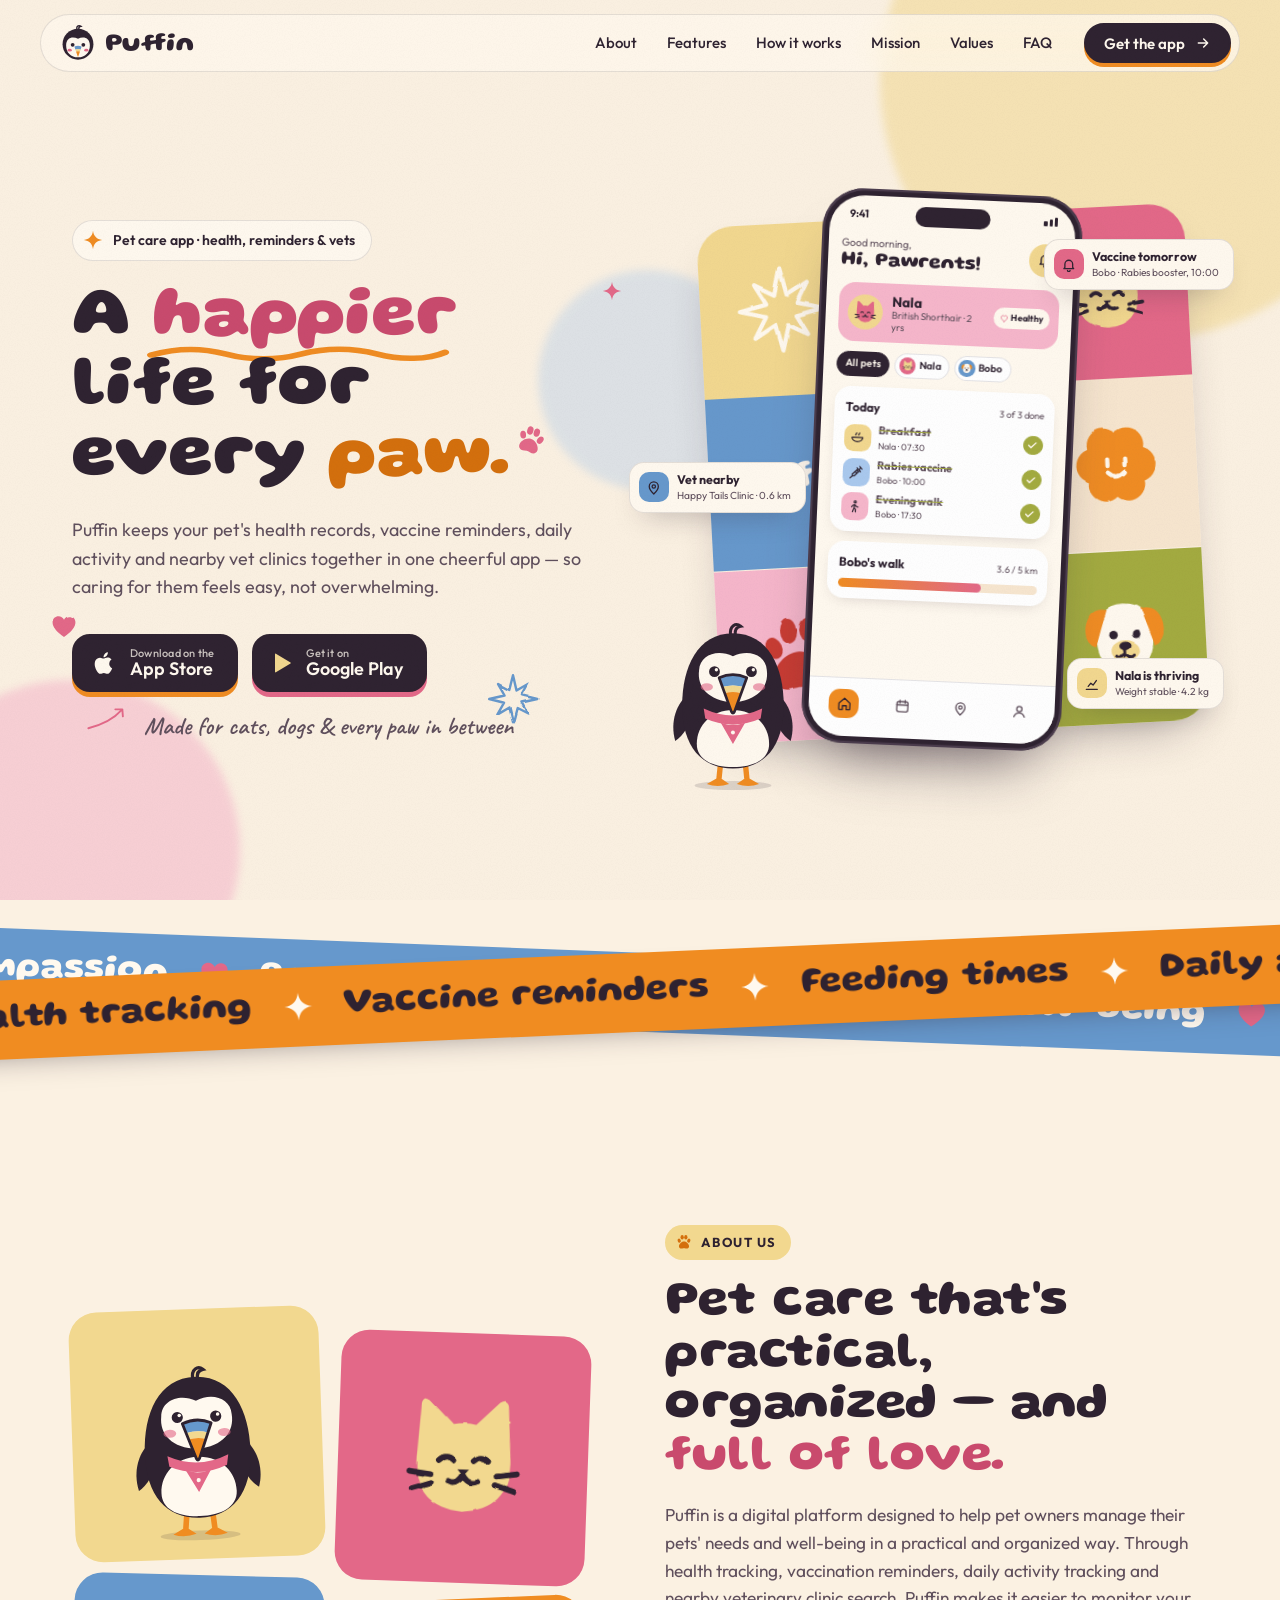
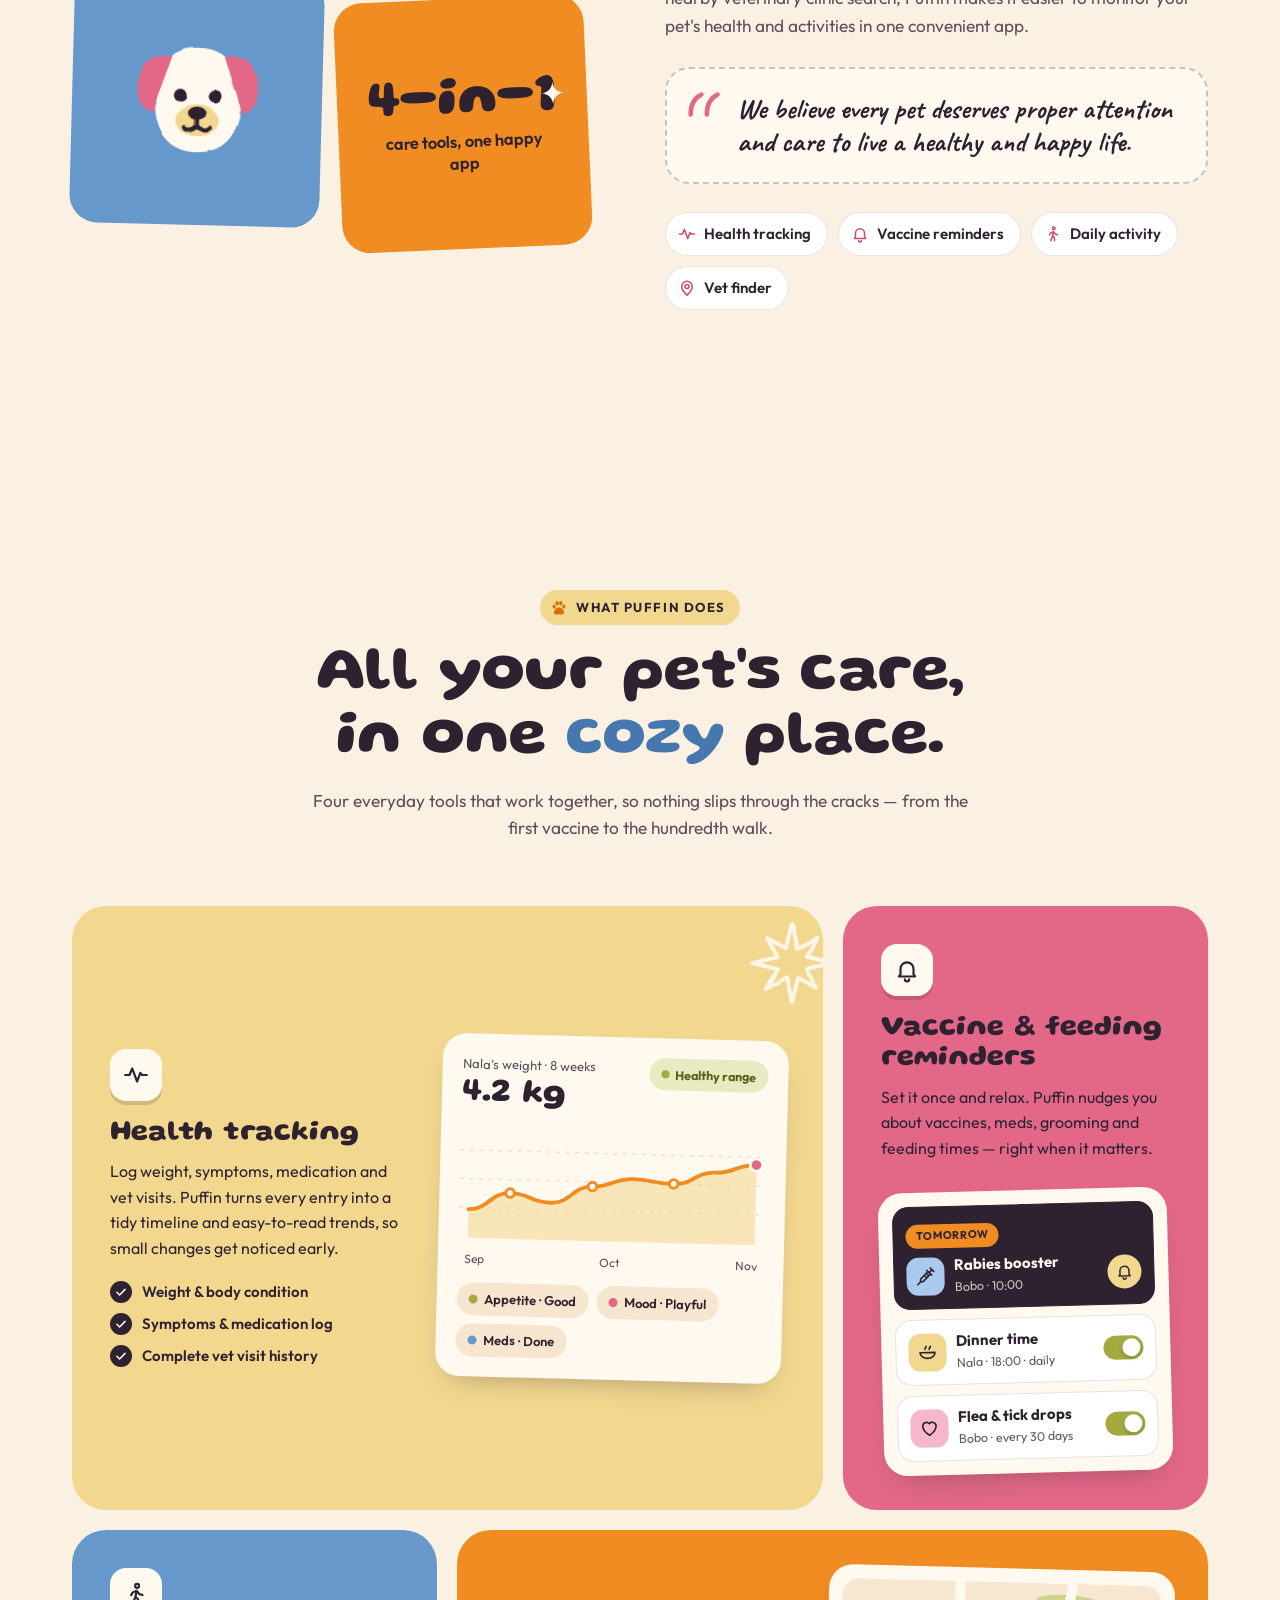
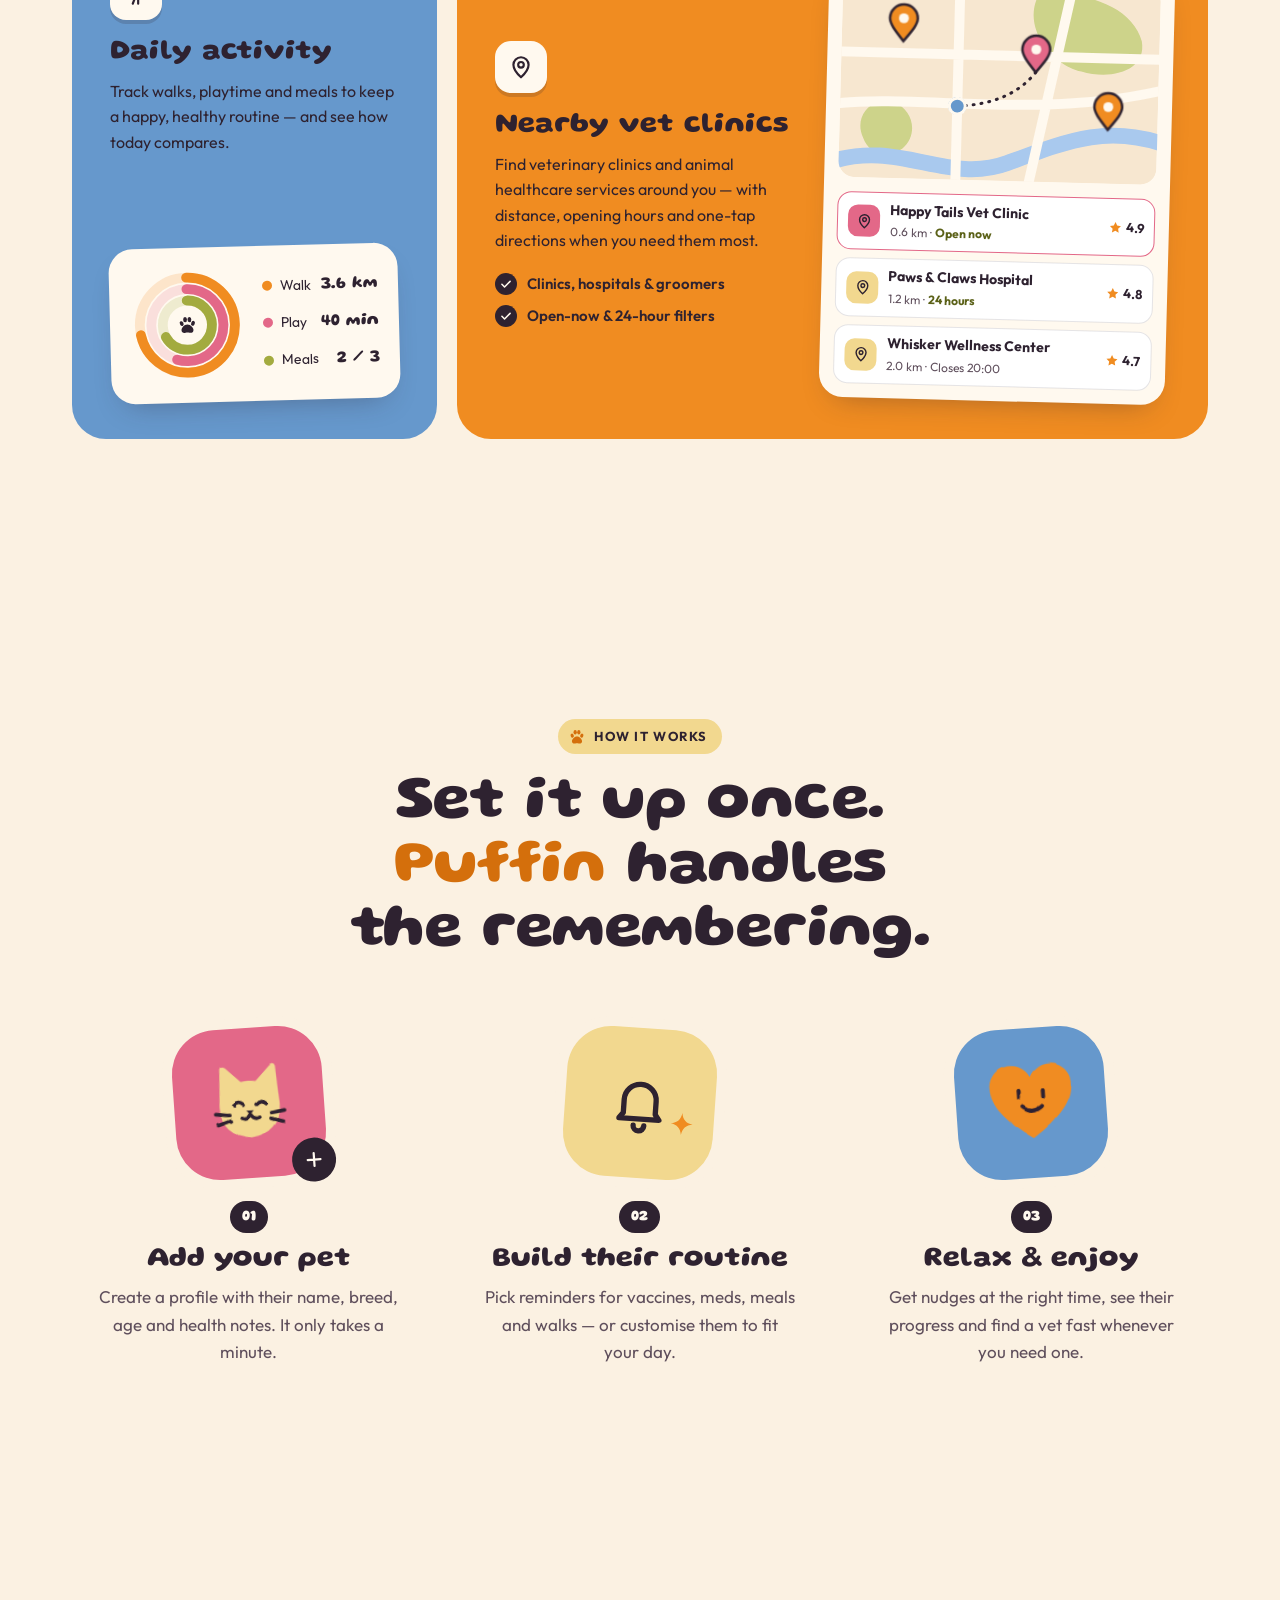
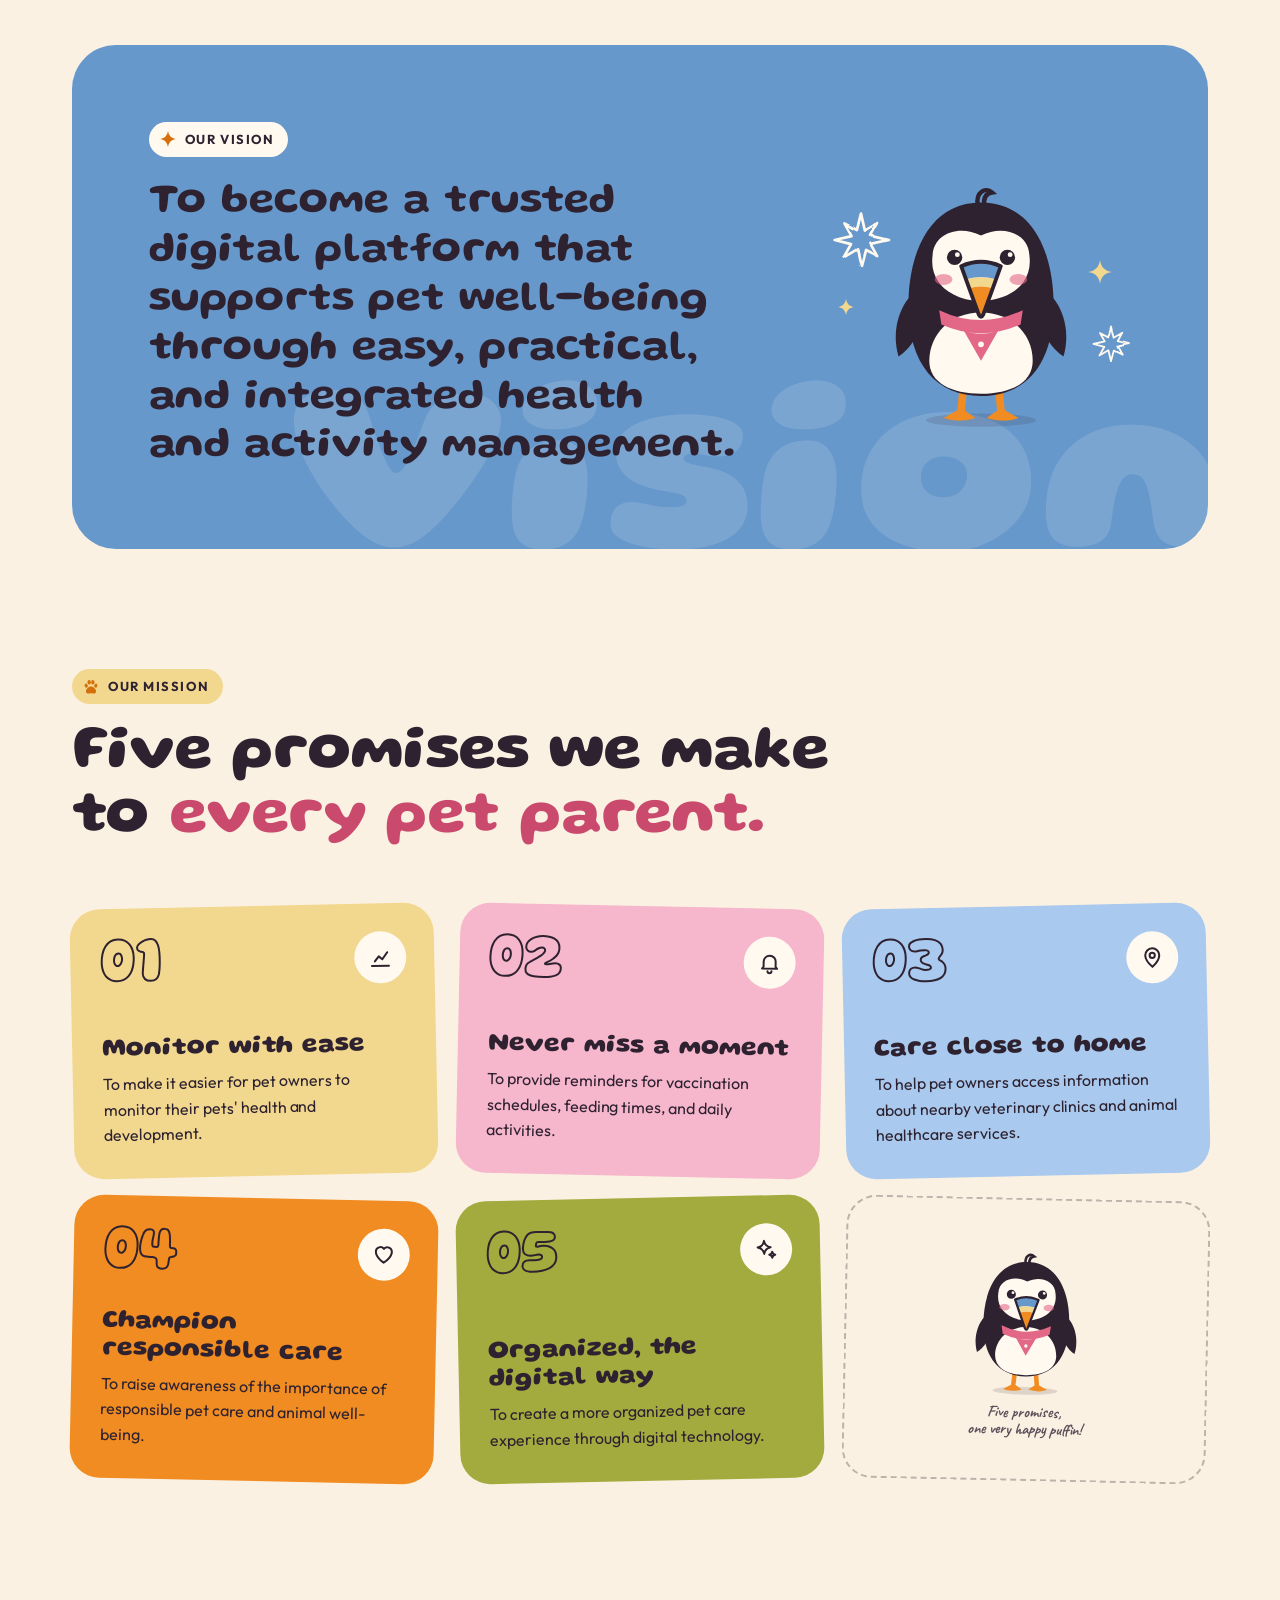
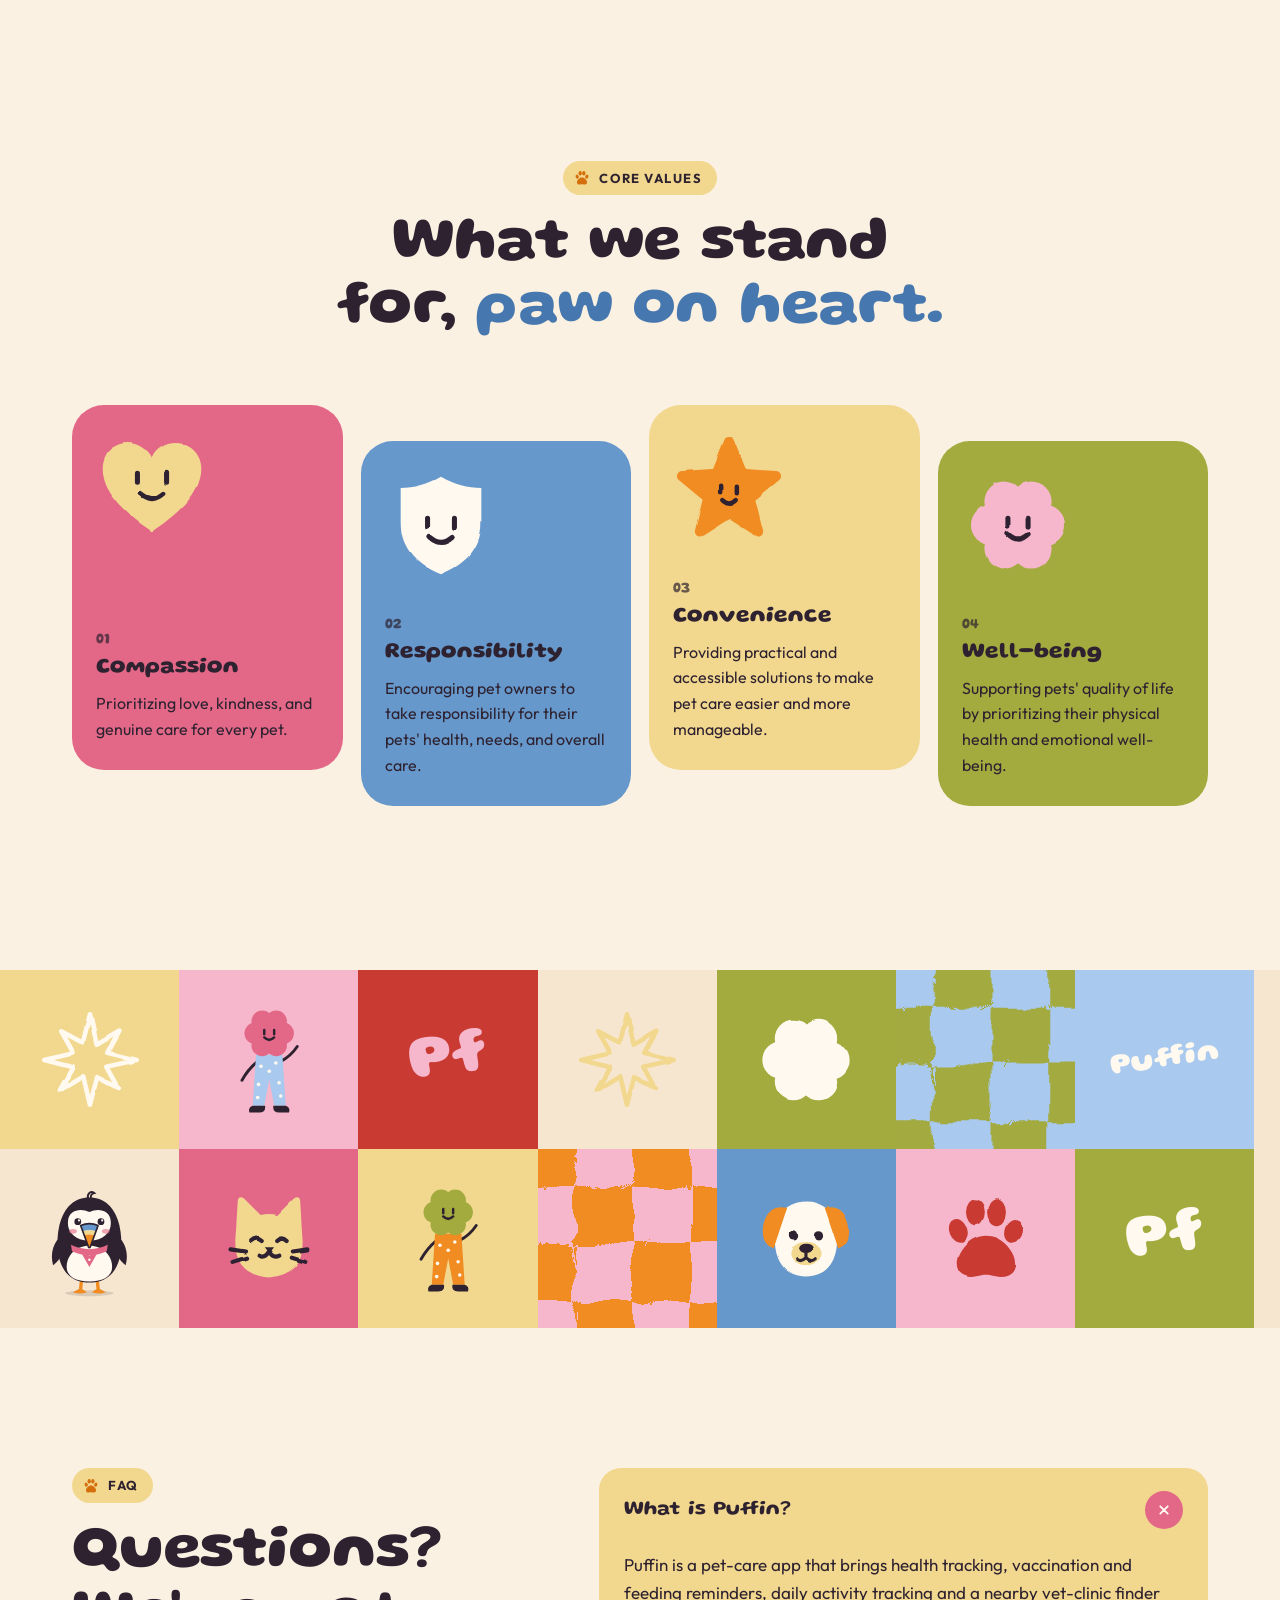
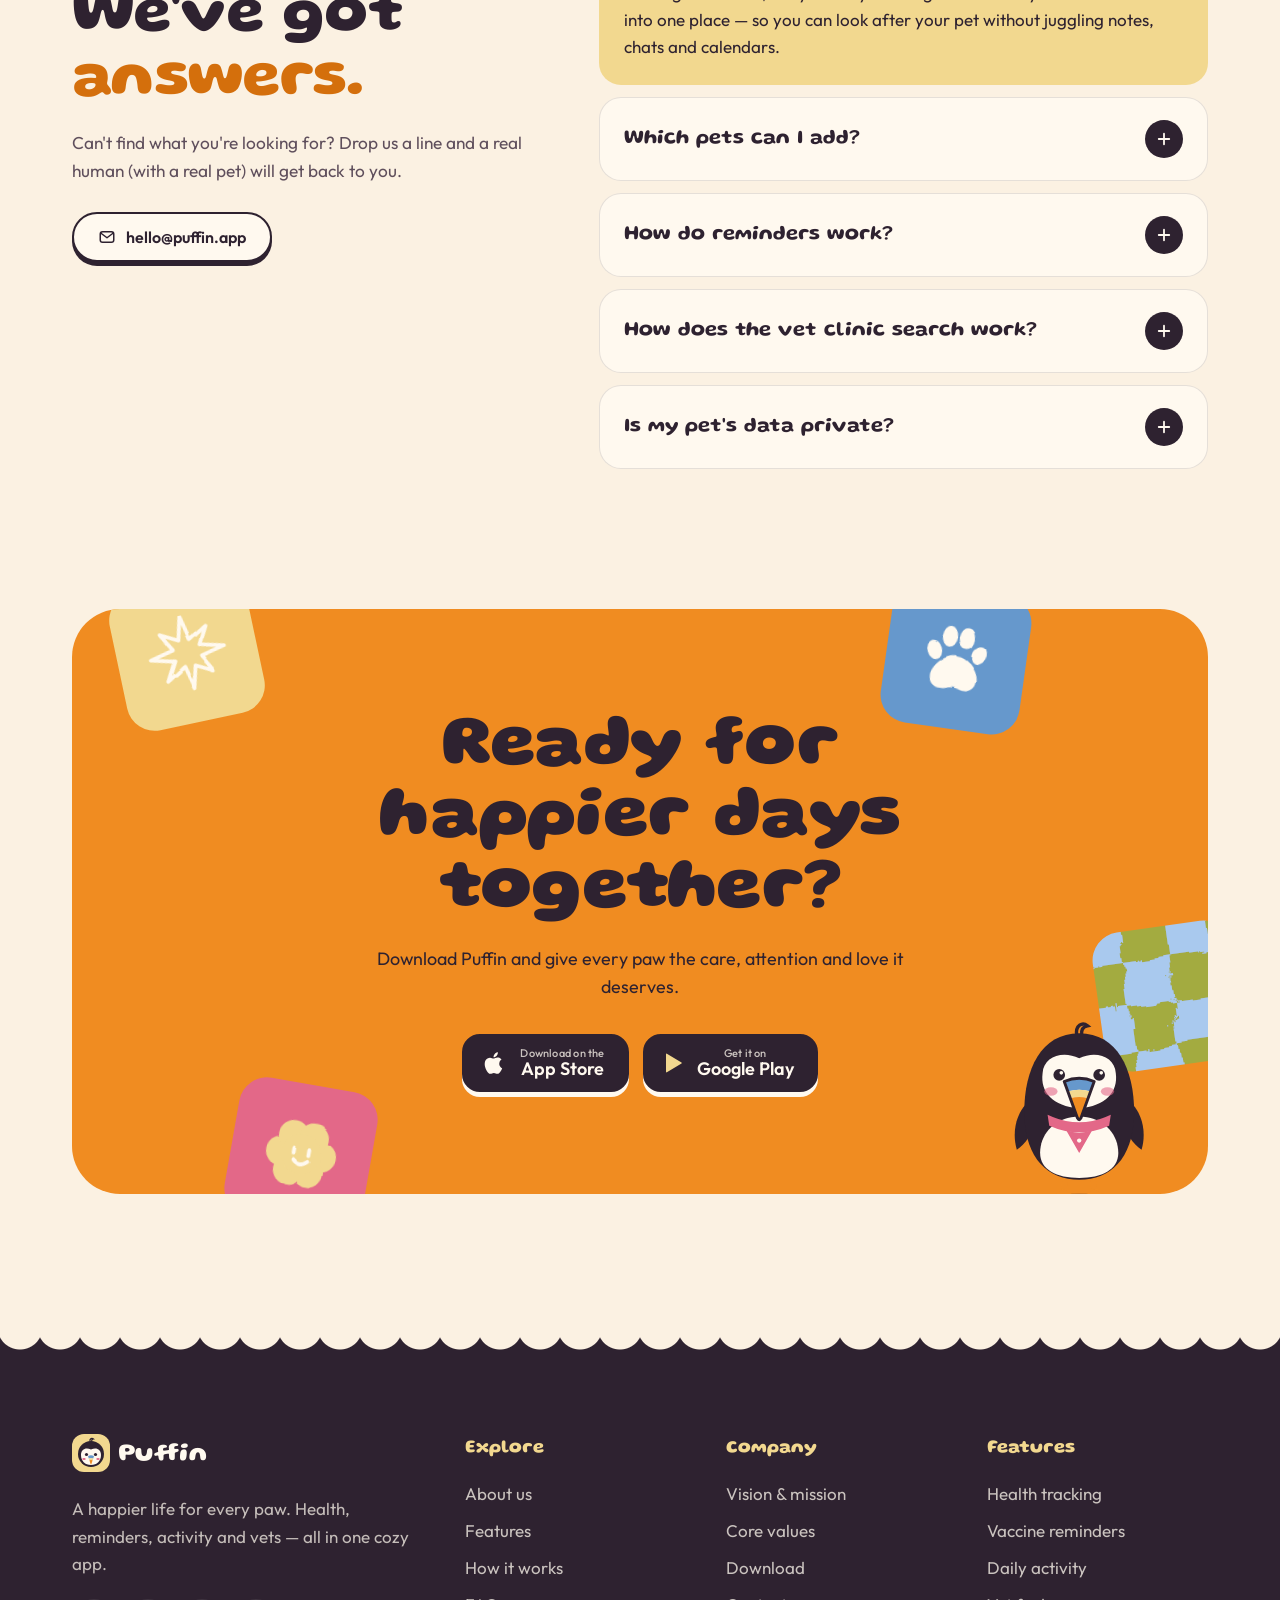
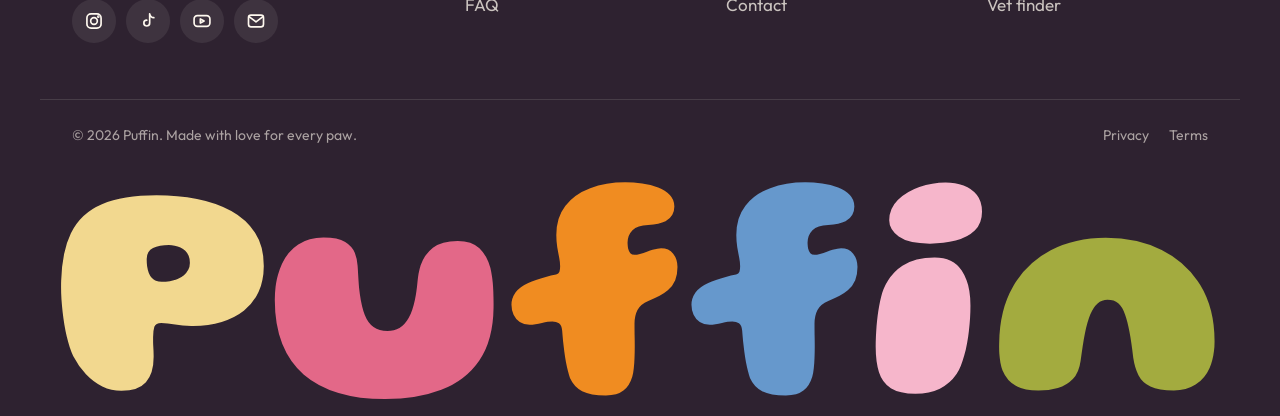
==== index.html @ 698bf31c "v1" ====
<!doctype html>
<html lang="en">
<head>
  <meta charset="utf-8">
  <meta name="viewport" content="width=device-width, initial-scale=1">
  <title>Puffin — A Happier Life for Every Paw</title>
  <meta name="description" content="Puffin is a pet-care app for health tracking, vaccination reminders, daily activity and nearby vet clinics — all in one cheerful place.">
  <meta name="theme-color" content="#FBF1E2">
  <meta property="og:title" content="Puffin — A Happier Life for Every Paw">
  <meta property="og:description" content="Health tracking, vaccine reminders, daily activity and nearby vets for your pets, in one app.">
  <link rel="icon" href="favicon.svg" type="image/svg+xml">
  <link rel="preconnect" href="https://fonts.googleapis.com">
  <link rel="preconnect" href="https://fonts.gstatic.com" crossorigin>
  <link href="https://fonts.googleapis.com/css2?family=Caveat:wght@600;700&family=Gluten:wght@500;600;700;800&family=Outfit:wght@400;500;600;700&display=swap" rel="stylesheet">
  <link rel="stylesheet" href="css/style.css">
  <script>document.documentElement.classList.add('js')</script>
</head>
<body>

<!-- ============ SVG sprite: filters, doodles, icons ============ -->
<svg class="sprite" aria-hidden="true" focusable="false">
  <defs>
    <!-- "line boil": makes doodles jitter like hand-drawn animation -->
    <filter id="boil" x="-10%" y="-10%" width="120%" height="120%">
      <feTurbulence type="fractalNoise" baseFrequency="0.04" numOctaves="2" seed="2" result="noise">
        <animate attributeName="seed" values="2;5;8;11" dur="0.64s" calcMode="discrete" repeatCount="indefinite"/>
      </feTurbulence>
      <feDisplacementMap in="SourceGraphic" in2="noise" scale="3.2" xChannelSelector="R" yChannelSelector="G"/>
    </filter>
    <!-- wobbly checkerboards -->
    <filter id="wavy" x="-5%" y="-5%" width="110%" height="110%">
      <feTurbulence type="turbulence" baseFrequency="0.014 0.02" numOctaves="1" seed="7" result="warp"/>
      <feDisplacementMap in="SourceGraphic" in2="warp" scale="16" xChannelSelector="R" yChannelSelector="G"/>
    </filter>
  </defs>

  <!-- Doodles -->
  <symbol id="d-star" viewBox="0 0 100 100">
    <path d="M50 6 L56.5 34.3 L78.3 21.7 L66.6 43.1 L95 50 L65.7 56.5 L76.9 76.9 L56.9 66.6 L50 93 L43.5 65.7 L21 79 L33.4 56.9 L6 50 L34.3 43.5 L22.4 22.4 L43.1 33.4 Z" fill="none" stroke="currentColor" stroke-width="4.5" stroke-linejoin="round" stroke-linecap="round"/>
  </symbol>
  <symbol id="d-sparkle" viewBox="0 0 24 24">
    <path d="M12 1C12.9 7.6 16.4 11.1 23 12 16.4 12.9 12.9 16.4 12 23 11.1 16.4 7.6 12.9 1 12 7.6 11.1 11.1 7.6 12 1Z" fill="currentColor"/>
  </symbol>
  <symbol id="d-paw" viewBox="0 0 64 64">
    <g fill="currentColor">
      <path d="M32 30C42 30 50 40 50 47 50 54 44 56.5 38 55 35.5 54.4 34 54 32 54 30 54 28.5 54.4 26 55 20 56.5 14 54 14 47 14 40 22 30 32 30Z"/>
      <ellipse cx="15" cy="27" rx="5.5" ry="7.5" transform="rotate(-22 15 27)"/>
      <ellipse cx="25.5" cy="15.5" rx="5.8" ry="8"/>
      <ellipse cx="38.5" cy="15.5" rx="5.8" ry="8"/>
      <ellipse cx="49" cy="27" rx="5.5" ry="7.5" transform="rotate(22 49 27)"/>
    </g>
  </symbol>
  <symbol id="d-heart" viewBox="0 0 100 100">
    <path d="M50 88C20 68 6 50 6 32 6 18 17 9 29 9 38 9 46 14 50 22 54 14 62 9 71 9 83 9 94 18 94 32 94 50 80 68 50 88Z" fill="currentColor"/>
  </symbol>
  <symbol id="d-heart-face" viewBox="0 0 100 100">
    <path d="M50 88C20 68 6 50 6 32 6 18 17 9 29 9 38 9 46 14 50 22 54 14 62 9 71 9 83 9 94 18 94 32 94 50 80 68 50 88Z" fill="currentColor"/>
    <g fill="none" stroke-width="4.5" stroke-linecap="round" style="stroke: var(--face, #2E2230)">
      <path d="M37 36v8M63 36v8"/><path d="M40 54Q50 63 60 54"/>
    </g>
  </symbol>
  <symbol id="d-flower" viewBox="0 0 100 100">
    <g fill="currentColor">
      <circle cx="74" cy="50" r="18"/><circle cx="62" cy="70.8" r="18"/><circle cx="38" cy="70.8" r="18"/>
      <circle cx="26" cy="50" r="18"/><circle cx="38" cy="29.2" r="18"/><circle cx="62" cy="29.2" r="18"/>
      <circle cx="50" cy="50" r="24"/>
    </g>
    <g fill="none" stroke-width="4.5" stroke-linecap="round" style="stroke: var(--face, #FFF9EF)">
      <path d="M41 44v7M59 44v7"/><path d="M41 58Q50 67 59 58"/>
    </g>
  </symbol>
  <symbol id="d-star-face" viewBox="0 0 100 100">
    <path d="M50 8 61.5 36.5 92 38.5 68.5 58 76 88 50 71.5 24 88 31.5 58 8 38.5 38.5 36.5Z" fill="currentColor" stroke="currentColor" stroke-width="9" stroke-linejoin="round"/>
    <g fill="none" stroke-width="4" stroke-linecap="round" style="stroke: var(--face, #2E2230)">
      <path d="M43 47v6M57 47v6"/><path d="M44 60Q50 66 56 60"/>
    </g>
  </symbol>
  <symbol id="d-shield-face" viewBox="0 0 100 100">
    <path d="M50 7C62 14 74 17 86 17V48C86 72 70 86 50 94 30 86 14 72 14 48V17C26 17 38 14 50 7Z" fill="currentColor"/>
    <g fill="none" stroke-width="4.5" stroke-linecap="round" style="stroke: var(--face, #2E2230)">
      <path d="M38 44v8M62 44v8"/><path d="M40 61Q50 70 60 61"/>
    </g>
  </symbol>
  <symbol id="d-cat" viewBox="0 0 100 100">
    <path d="M18 46 20 13Q21 8 26 11L42 27Q50 25 58 27L74 11Q79 8 80 13L82 46Q86 84 50 87 14 84 18 46Z" fill="currentColor"/>
    <g fill="none" stroke-width="4" stroke-linecap="round" stroke-linejoin="round" style="stroke: var(--face, #2E2230)">
      <path d="M33 52Q38 47 43 52M57 52Q62 47 67 52"/>
      <path d="M50 62Q46 69 40 66M50 62Q54 69 60 66"/>
      <path d="M27 62 13 60M28 68 15 72M73 62 87 60M72 68 85 72"/>
    </g>
    <path d="M46 58H54L50 63Z" style="fill: var(--face, #2E2230)"/>
  </symbol>
  <symbol id="d-dog" viewBox="0 0 100 100">
    <path d="M50 14C68 14 80 26 80 50 80 74 68 86 50 86 32 86 20 74 20 50 20 26 32 14 50 14Z" fill="currentColor"/>
    <path d="M32 20Q14 16 9 36 6 55 19 59 25 40 32 20ZM68 20Q86 16 91 36 94 55 81 59 75 40 68 20Z" style="fill: var(--ear, #2E2230)"/>
    <circle cx="38" cy="47" r="4.5" style="fill: var(--face, #2E2230)"/>
    <circle cx="62" cy="47" r="4.5" style="fill: var(--face, #2E2230)"/>
    <ellipse cx="50" cy="64" rx="15" ry="11" style="fill: var(--snout, #FFF9EF)"/>
    <ellipse cx="50" cy="59" rx="6.5" ry="4.5" fill="#2E2230"/>
    <path d="M50 63V68M50 68Q45 73 41 69M50 68Q55 73 59 69" fill="none" stroke="#2E2230" stroke-width="3" stroke-linecap="round"/>
  </symbol>
  <symbol id="d-flowerkid" viewBox="0 0 100 140">
    <path d="M36 72Q24 82 17 95M64 72Q76 66 84 54" fill="none" stroke="#2E2230" stroke-width="3.5" stroke-linecap="round"/>
    <path d="M34 64H66L70 126H56L50 94 44 126H30Z" style="fill: var(--pants, #A9C9EE)"/>
    <g style="fill: var(--dots, #FFF9EF)">
      <circle cx="40" cy="78" r="2.2"/><circle cx="58" cy="74" r="2.2"/><circle cx="50" cy="84" r="2.2"/>
      <circle cx="37" cy="100" r="2.2"/><circle cx="62" cy="98" r="2.2"/><circle cx="36" cy="116" r="2.2"/><circle cx="64" cy="114" r="2.2"/>
    </g>
    <path d="M30 126H45Q46 134 38 134H26Q24 128 30 126ZM55 126H70Q76 128 74 134H62Q54 134 55 126Z" fill="#2E2230"/>
    <g fill="currentColor">
      <circle cx="67" cy="38" r="13"/><circle cx="58.5" cy="52.7" r="13"/><circle cx="41.5" cy="52.7" r="13"/>
      <circle cx="33" cy="38" r="13"/><circle cx="41.5" cy="23.3" r="13"/><circle cx="58.5" cy="23.3" r="13"/>
      <circle cx="50" cy="38" r="17"/>
    </g>
    <g fill="none" stroke-width="3" stroke-linecap="round" style="stroke: var(--face, #2E2230)">
      <path d="M44 34v5M56 34v5"/><path d="M44 43Q50 49 56 43"/>
    </g>
  </symbol>
  <symbol id="d-puffhead" viewBox="0 0 64 64">
    <path d="M30 8.5C29 3 34 1.5 37 4 34 4.5 33 6 33.5 8.5" fill="none" stroke="#2E2230" stroke-width="2.5" stroke-linecap="round"/>
    <circle cx="32" cy="34" r="26" fill="#2E2230"/>
    <path d="M12 36C12 24 22 20 32 25 42 20 52 24 52 36 52 48 44 56 32 56 20 56 12 48 12 36Z" fill="#FFF9EF"/>
    <ellipse cx="18" cy="44" rx="3.5" ry="2.2" fill="#E36888"/>
    <ellipse cx="46" cy="44" rx="3.5" ry="2.2" fill="#E36888"/>
    <circle cx="23" cy="35" r="3.2" fill="#2E2230"/>
    <circle cx="41" cy="35" r="3.2" fill="#2E2230"/>
    <path d="M26 38Q32 35 38 38L36.5 43Q32 41.5 27.5 43Z" fill="#6698CC"/>
    <path d="M27.5 43Q32 41.5 36.5 43L35.3 46.5Q32 45.4 28.7 46.5Z" fill="#F2D88F"/>
    <path d="M28.7 46.5Q32 45.4 35.3 46.5L32.6 54.5Q32 56 31.4 54.5Z" fill="#F08C21"/>
  </symbol>

  <!-- UI icons (24px, stroked) -->
  <symbol id="i-bell" viewBox="0 0 24 24" fill="none" stroke="currentColor" stroke-width="2" stroke-linecap="round" stroke-linejoin="round"><path d="M6 16v-5a6 6 0 0 1 12 0v5l1.5 2h-15z"/><path d="M10 20.5a2 2 0 0 0 4 0"/></symbol>
  <symbol id="i-syringe" viewBox="0 0 24 24" fill="none" stroke="currentColor" stroke-width="2" stroke-linecap="round" stroke-linejoin="round"><path d="M18 2l4 4M20 4l-3.5 3.5M13.5 4.5l6 6M18 9l-9 9H6v-3l9-9M6 18l-3.5 3.5M10.5 10.5l2 2M13 8l2 2"/></symbol>
  <symbol id="i-pin" viewBox="0 0 24 24" fill="none" stroke="currentColor" stroke-width="2" stroke-linecap="round" stroke-linejoin="round"><path d="M12 21.5s7-6.2 7-11.5a7 7 0 0 0-14 0c0 5.3 7 11.5 7 11.5z"/><circle cx="12" cy="10" r="2.6"/></symbol>
  <symbol id="i-pulse" viewBox="0 0 24 24" fill="none" stroke="currentColor" stroke-width="2" stroke-linecap="round" stroke-linejoin="round"><path d="M2 12h4l2.5-6 4.5 12 3-8 1.5 2H22"/></symbol>
  <symbol id="i-bowl" viewBox="0 0 24 24" fill="none" stroke="currentColor" stroke-width="2" stroke-linecap="round" stroke-linejoin="round"><path d="M3 12h18a9 7 0 0 1-18 0z"/><path d="M9 8c0-1.5 1.5-2 1.5-3.5M14 8c0-1.5 1.5-2 1.5-3.5"/></symbol>
  <symbol id="i-walk" viewBox="0 0 24 24" fill="none" stroke="currentColor" stroke-width="2" stroke-linecap="round" stroke-linejoin="round"><circle cx="13" cy="4.5" r="1.8"/><path d="M9 21l2.5-6.5L14 17v4M11.5 14.5l1-5.5-3.5 1.5L7.5 13M12.5 9l2.5 3 3 1"/></symbol>
  <symbol id="i-check" viewBox="0 0 24 24" fill="none" stroke="currentColor" stroke-width="2.6" stroke-linecap="round" stroke-linejoin="round"><path d="M5 12.5l4.5 4.5L19 7.5"/></symbol>
  <symbol id="i-home" viewBox="0 0 24 24" fill="none" stroke="currentColor" stroke-width="2" stroke-linecap="round" stroke-linejoin="round"><path d="M3.5 11L12 3.5l8.5 7.5V20a1 1 0 0 1-1 1H15v-6H9v6H4.5a1 1 0 0 1-1-1z"/></symbol>
  <symbol id="i-cal" viewBox="0 0 24 24" fill="none" stroke="currentColor" stroke-width="2" stroke-linecap="round" stroke-linejoin="round"><rect x="3.5" y="5" width="17" height="15.5" rx="3"/><path d="M3.5 10h17M8 3v4M16 3v4"/></symbol>
  <symbol id="i-user" viewBox="0 0 24 24" fill="none" stroke="currentColor" stroke-width="2" stroke-linecap="round" stroke-linejoin="round"><circle cx="12" cy="8.5" r="4"/><path d="M4 20.5c1.5-4 4.5-6 8-6s6.5 2 8 6"/></symbol>
  <symbol id="i-arrow" viewBox="0 0 24 24" fill="none" stroke="currentColor" stroke-width="2.2" stroke-linecap="round" stroke-linejoin="round"><path d="M5 12h14M13 6l6 6-6 6"/></symbol>
  <symbol id="i-nav" viewBox="0 0 24 24" fill="none" stroke="currentColor" stroke-width="2" stroke-linecap="round" stroke-linejoin="round"><path d="M3.5 10.5L20.5 3.5l-7 17-2-8z"/></symbol>
  <symbol id="i-phone" viewBox="0 0 24 24" fill="none" stroke="currentColor" stroke-width="2" stroke-linecap="round" stroke-linejoin="round"><path d="M5 3.5h3.5l2 5L8 10a11 11 0 0 0 6 6l1.5-2.5 5 2V19a2 2 0 0 1-2 2A17 17 0 0 1 3 5.5a2 2 0 0 1 2-2z"/></symbol>
  <symbol id="i-rate" viewBox="0 0 24 24"><path d="M12 3l2.7 5.6 6.1.9-4.4 4.3 1 6.1L12 17l-5.4 2.9 1-6.1-4.4-4.3 6.1-.9z" fill="currentColor"/></symbol>
  <symbol id="i-chart" viewBox="0 0 24 24" fill="none" stroke="currentColor" stroke-width="2" stroke-linecap="round" stroke-linejoin="round"><path d="M3.5 20.5h17M6.5 16l4-5 3.5 3 5-7"/></symbol>
  <symbol id="i-heart" viewBox="0 0 24 24" fill="none" stroke="currentColor" stroke-width="2" stroke-linecap="round" stroke-linejoin="round"><path d="M12 20s-8-5-8-11a4.5 4.5 0 0 1 8-2.8A4.5 4.5 0 0 1 20 9c0 6-8 11-8 11z"/></symbol>
  <symbol id="i-sparkles" viewBox="0 0 24 24" fill="none" stroke="currentColor" stroke-width="2" stroke-linecap="round" stroke-linejoin="round"><path d="M10 3.5c.7 4 2.5 5.8 6.5 6.5-4 .7-5.8 2.5-6.5 6.5-.7-4-2.5-5.8-6.5-6.5 4-.7 5.8-2.5 6.5-6.5zM18 14.5c.3 1.8 1.2 2.7 3 3-1.8.3-2.7 1.2-3 3-.3-1.8-1.2-2.7-3-3 1.8-.3 2.7-1.2 3-3z"/></symbol>
  <symbol id="i-plus" viewBox="0 0 24 24" fill="none" stroke="currentColor" stroke-width="2.4" stroke-linecap="round"><path d="M12 5v14M5 12h14"/></symbol>
  <symbol id="i-insta" viewBox="0 0 24 24" fill="none" stroke="currentColor" stroke-width="2" stroke-linecap="round" stroke-linejoin="round"><rect x="3.5" y="3.5" width="17" height="17" rx="5"/><circle cx="12" cy="12" r="4"/><circle cx="17.2" cy="6.8" r=".6" fill="currentColor"/></symbol>
  <symbol id="i-tiktok" viewBox="0 0 24 24" fill="none" stroke="currentColor" stroke-width="2" stroke-linecap="round" stroke-linejoin="round"><path d="M14 3.5v11a3.5 3.5 0 1 1-3.5-3.5M14 3.5c.5 2.5 2.5 4.5 5 4.5"/></symbol>
  <symbol id="i-yt" viewBox="0 0 24 24" fill="none" stroke="currentColor" stroke-width="2" stroke-linecap="round" stroke-linejoin="round"><rect x="2.5" y="5.5" width="19" height="13" rx="4"/><path d="M10 9.5v5l4.5-2.5z"/></symbol>
  <symbol id="i-mail" viewBox="0 0 24 24" fill="none" stroke="currentColor" stroke-width="2" stroke-linecap="round" stroke-linejoin="round"><rect x="3" y="5" width="18" height="14" rx="3"/><path d="M4 7l8 6 8-6"/></symbol>
  <symbol id="i-apple" viewBox="0 0 24 24"><path fill="currentColor" d="M16.5 12.6c0-2.3 1.9-3.4 2-3.5-1.1-1.6-2.8-1.8-3.4-1.8-1.4-.1-2.8.9-3.5.9-.7 0-1.8-.8-3-.8-1.5 0-3 .9-3.8 2.3-1.6 2.8-.4 7 1.2 9.3.8 1.1 1.7 2.4 2.9 2.3 1.2 0 1.6-.7 3-.7s1.8.7 3 .7c1.3 0 2.1-1.1 2.8-2.3.9-1.3 1.3-2.6 1.3-2.6s-2.5-1-2.5-3.8zM14.3 5.8c.6-.8 1.1-1.9 1-3-.9 0-2.1.6-2.7 1.4-.6.7-1.1 1.8-1 2.9 1 .1 2.1-.5 2.7-1.3z"/></symbol>
  <symbol id="i-play" viewBox="0 0 24 24"><path fill="currentColor" d="M5 3.2v17.6c0 .5.5.8.9.5l14.6-8.8c.4-.2.4-.8 0-1L5.9 2.7c-.4-.3-.9 0-.9.5z"/></symbol>
</svg>

<!-- Puff, the Puffin mascot (cloned by JS into every [data-puffin]) -->
<template id="tpl-puffin">
  <svg class="puffin-svg" viewBox="0 0 200 240" aria-hidden="true" focusable="false">
    <ellipse class="pf-shadow" cx="100" cy="232" rx="50" ry="6"/>
    <g class="pf-bob">
      <g class="pf-foot pf-foot-l"><path class="pf-leg" d="M84 202 82 222"/><path class="pf-toe" d="M82 221 66 230Q80 235 95 230Z"/></g>
      <g class="pf-foot pf-foot-r"><path class="pf-leg" d="M116 202 118 222"/><path class="pf-toe" d="M118 221 105 230Q120 235 134 230Z"/></g>
      <path class="pf-wing pf-wing-l" d="M44 112C26 124 18 150 25 174 35 168 46 152 50 132Z"/>
      <path class="pf-wing pf-wing-r" d="M156 112C174 124 182 150 175 174 165 168 154 152 150 132Z"/>
      <path class="pf-tuft" d="M97 37C95 24 104 20 110 25 104 26 102 30 103 37"/>
      <path class="pf-body" d="M100 34C146 34 166 78 166 128 166 182 140 210 100 210 60 210 34 182 34 128 34 78 54 34 100 34Z"/>
      <path class="pf-belly" d="M100 134C128 134 147 154 147 178 147 198 127 208 100 208 73 208 53 198 53 178 53 154 72 134 100 134Z"/>
      <path class="pf-scarf" d="M62 132Q100 150 138 132L136 145Q100 161 64 145Z"/>
      <path class="pf-scarf" d="M84 150 100 178 116 150Q100 157 84 150Z"/>
      <circle class="pf-dot" cx="100" cy="163" r="2.6"/>
      <path class="pf-face" d="M56 82C57 62 80 54 100 64 120 54 143 62 144 82 147 104 132 122 100 124 68 122 53 104 56 82Z"/>
      <ellipse class="pf-cheek" cx="66" cy="104" rx="8" ry="5"/>
      <ellipse class="pf-cheek" cx="134" cy="104" rx="8" ry="5"/>
      <g class="pf-eyes">
        <circle cx="76" cy="84" r="7"/><circle cx="124" cy="84" r="7"/>
        <circle class="pf-glint" cx="78.5" cy="81.5" r="2.2"/><circle class="pf-glint" cx="126.5" cy="81.5" r="2.2"/>
      </g>
      <g class="pf-beak">
        <path class="pf-beak-base" d="M82 92Q100 84 118 92L114 104Q100 100 86 104Z"/>
        <path class="pf-beak-mid" d="M86 104Q100 100 114 104L111 112Q100 109 89 112Z"/>
        <path class="pf-beak-tip" d="M89 112Q100 109 111 112L102 136Q100 140 98 136Z"/>
        <path class="pf-beak-line" d="M82 92Q100 84 118 92L102 136Q100 140 98 136Z"/>
      </g>
    </g>
  </svg>
</template>

<div class="progress" aria-hidden="true"></div>
<a class="skip" href="#main">Skip to content</a>

<!-- ============ NAV ============ -->
<header class="nav">
  <div class="nav-inner">
    <a class="logo" href="#top" aria-label="Puffin home">
      <svg class="logo-mark"><use href="#d-puffhead"/></svg>
      <span>Puffin</span>
    </a>
    <nav class="nav-menu" aria-label="Main">
      <a href="#about">About</a>
      <a href="#features">Features</a>
      <a href="#how">How it works</a>
      <a href="#mission">Mission</a>
      <a href="#values">Values</a>
      <a href="#faq">FAQ</a>
      <a class="btn btn-ink nav-menu-cta" href="#download">Get the app</a>
    </nav>
    <a class="btn btn-ink btn-sm nav-cta" href="#download">Get the app <svg><use href="#i-arrow"/></svg></a>
    <button class="nav-toggle" aria-label="Open menu" aria-expanded="false">
      <span></span><span></span><span></span>
    </button>
  </div>
</header>

<main id="main">

  <!-- ============ HERO ============ -->
  <section class="hero" id="top">
    <div class="hero-bg" aria-hidden="true">
      <span class="blob blob--butter"></span>
      <span class="blob blob--pink"></span>
      <span class="blob blob--sky"></span>
      <svg class="fd fd-1 doodle"><use href="#d-sparkle"/></svg>
      <svg class="fd fd-2 doodle"><use href="#d-star"/></svg>
      <svg class="fd fd-3 doodle"><use href="#d-sparkle"/></svg>
      <svg class="fd fd-4 doodle"><use href="#d-heart"/></svg>
    </div>

    <div class="container hero-grid">
      <div class="hero-copy">
        <p class="eyebrow"><svg class="spin"><use href="#d-sparkle"/></svg>Pet care app · health, reminders &amp; vets</p>
        <h1 class="hero-title">
          <span class="w" style="--i:0">A</span>
          <span class="w hl" style="--i:1">happier<svg class="hl-line" viewBox="0 0 200 20" preserveAspectRatio="none" aria-hidden="true"><path d="M3 12C20 4 36 4 52 11S86 18 102 11 136 4 152 11 186 17 197 9" pathLength="1"/></svg></span>
          <span class="w" style="--i:2">life</span>
          <span class="w" style="--i:3">for</span>
          <span class="w" style="--i:4">every</span>
          <span class="w hl-paw" style="--i:5">paw.<svg class="title-paw" aria-hidden="true"><use href="#d-paw"/></svg></span>
        </h1>
        <p class="hero-lead">Puffin keeps your pet's health records, vaccine reminders, daily activity and nearby vet clinics together in one cheerful app — so caring for them feels easy, not overwhelming.</p>
        <div class="hero-actions">
          <a class="btn-store btn-store--apple" href="#download"><svg><use href="#i-apple"/></svg><span><small>Download on the</small>App Store</span></a>
          <a class="btn-store btn-store--play" href="#download"><svg><use href="#i-play"/></svg><span><small>Get it on</small>Google Play</span></a>
        </div>
        <p class="hero-note">
          <svg class="note-arrow" viewBox="0 0 100 50" aria-hidden="true"><path d="M8 44C24 40 52 30 70 10M58 9 71 9 72 22"/></svg>
          Made for cats, dogs &amp; every paw in between
        </p>
      </div>

      <div class="hero-art">
        <div class="mosaic" aria-hidden="true">
          <div class="m-tile bg-butter" style="--i:0"><svg class="doodle spin-slow c-cream"><use href="#d-star"/></svg></div>
          <div class="m-tile t-checker" style="--i:1"><span class="checker"></span></div>
          <div class="m-tile bg-blush" style="--i:2"><svg class="doodle c-butter" style="--face:#2E2230"><use href="#d-cat"/></svg></div>
          <div class="m-tile bg-sea" style="--i:3"><span class="m-word">Puffin</span></div>
          <div class="m-tile bg-tangerine" style="--i:4"></div>
          <div class="m-tile bg-paper" style="--i:5"><svg class="doodle wiggle c-tangerine"><use href="#d-flower"/></svg></div>
          <div class="m-tile bg-pink" style="--i:6"><svg class="doodle c-cherry"><use href="#d-paw"/></svg></div>
          <div class="m-tile bg-butter" style="--i:7"></div>
          <div class="m-tile bg-olive" style="--i:8"><svg class="doodle c-cream" style="--ear:#F08C21;--snout:#F2D88F"><use href="#d-dog"/></svg></div>
        </div>

        <!-- Phone mockup -->
        <div class="phone" aria-hidden="true">
          <div class="screen">
            <span class="island"></span>
            <div class="status"><b>9:41</b><span class="status-ico"><i></i><i></i><i></i></span></div>
            <div class="app-head">
              <div><small>Good morning,</small><strong>Hi, Pawrents!</strong></div>
              <span class="app-bell"><svg><use href="#i-bell"/></svg><i></i></span>
            </div>
            <div class="app-pet">
              <span class="av av--lg bg-butter"><svg style="--face:#2E2230" class="c-blush"><use href="#d-cat"/></svg></span>
              <div><b>Nala</b><small>British Shorthair · 2 yrs</small></div>
              <span class="app-badge"><svg><use href="#i-heart"/></svg>Healthy</span>
            </div>
            <div class="app-chips">
              <span class="chip is-on">All pets</span>
              <span class="chip"><span class="av bg-blush"><svg class="c-butter"><use href="#d-cat"/></svg></span>Nala</span>
              <span class="chip"><span class="av bg-sea"><svg class="c-cream" style="--ear:#F08C21"><use href="#d-dog"/></svg></span>Bobo</span>
            </div>
            <div class="app-card">
              <div class="app-card-head"><b>Today</b><span class="task-count">1 of 3 done</span></div>
              <ul class="tasks">
                <li class="task is-done"><span class="t-ico bg-butter"><svg><use href="#i-bowl"/></svg></span><span class="t-txt"><b>Breakfast</b><small>Nala · 07:30</small></span><span class="t-check"><svg><use href="#i-check"/></svg></span></li>
                <li class="task"><span class="t-ico bg-sky"><svg><use href="#i-syringe"/></svg></span><span class="t-txt"><b>Rabies vaccine</b><small>Bobo · 10:00</small></span><span class="t-check"><svg><use href="#i-check"/></svg></span></li>
                <li class="task"><span class="t-ico bg-pink"><svg><use href="#i-walk"/></svg></span><span class="t-txt"><b>Evening walk</b><small>Bobo · 17:30</small></span><span class="t-check"><svg><use href="#i-check"/></svg></span></li>
              </ul>
            </div>
            <div class="app-card app-walk">
              <div class="app-card-head"><b>Bobo's walk</b><span>3.6 / 5 km</span></div>
              <div class="bar"><i></i></div>
            </div>
            <nav class="app-tabs">
              <span class="is-on"><svg><use href="#i-home"/></svg></span>
              <span><svg><use href="#i-cal"/></svg></span>
              <span><svg><use href="#i-pin"/></svg></span>
              <span><svg><use href="#i-user"/></svg></span>
            </nav>
          </div>
        </div>

        <div class="toast toast--1" aria-hidden="true">
          <span class="toast-ico bg-blush"><svg><use href="#i-bell"/></svg></span>
          <span class="toast-txt"><b>Vaccine tomorrow</b><small>Bobo · Rabies booster, 10:00</small></span>
        </div>
        <div class="toast toast--2" aria-hidden="true">
          <span class="toast-ico bg-sea"><svg><use href="#i-pin"/></svg></span>
          <span class="toast-txt"><b>Vet nearby</b><small>Happy Tails Clinic · 0.6 km</small></span>
        </div>
        <div class="toast toast--3" aria-hidden="true">
          <span class="toast-ico bg-butter"><svg><use href="#i-chart"/></svg></span>
          <span class="toast-txt"><b>Nala is thriving</b><small>Weight stable · 4.2 kg</small></span>
        </div>
        <button class="mascot hero-mascot is-waving" data-puffin aria-label="Say hi to Puff, the Puffin mascot"></button>
      </div>
    </div>
  </section>

  <!-- ============ MARQUEE BANDS ============ -->
  <div class="bands" aria-hidden="true">
    <div class="band band--b">
      <div class="band-track" data-loop>
        <span>Compassion</span><svg><use href="#d-heart"/></svg>
        <span>Responsibility</span><svg><use href="#d-heart"/></svg>
        <span>Convenience</span><svg><use href="#d-heart"/></svg>
        <span>Well-being</span><svg><use href="#d-heart"/></svg>
        <span>Compassion</span><svg><use href="#d-heart"/></svg>
        <span>Responsibility</span><svg><use href="#d-heart"/></svg>
        <span>Convenience</span><svg><use href="#d-heart"/></svg>
        <span>Well-being</span><svg><use href="#d-heart"/></svg>
      </div>
    </div>
    <div class="band band--a">
      <div class="band-track" data-loop>
        <span>Health tracking</span><svg><use href="#d-sparkle"/></svg>
        <span>Vaccine reminders</span><svg><use href="#d-sparkle"/></svg>
        <span>Feeding times</span><svg><use href="#d-sparkle"/></svg>
        <span>Daily activity</span><svg><use href="#d-sparkle"/></svg>
        <span>Nearby vets</span><svg><use href="#d-sparkle"/></svg>
        <span>Happy paws</span><svg><use href="#d-sparkle"/></svg>
      </div>
    </div>
  </div>

  <!-- ============ ABOUT ============ -->
  <section class="section about" id="about">
    <div class="container about-grid">
      <div class="about-collage">
        <div class="ac-tile ac-1 bg-butter" data-reveal="pop">
          <span class="mascot mascot--still" data-puffin></span>
        </div>
        <div class="ac-tile ac-2 bg-blush" data-reveal="pop" style="--d:120ms">
          <svg class="doodle c-butter"><use href="#d-cat"/></svg>
        </div>
        <div class="ac-tile ac-3 bg-sea" data-reveal="pop" style="--d:240ms">
          <svg class="doodle c-cream" style="--ear:#E36888;--snout:#F2D88F"><use href="#d-dog"/></svg>
        </div>
        <div class="ac-tile ac-4 bg-tangerine" data-reveal="pop" style="--d:360ms">
          <strong>4-in-1</strong>
          <span>care tools, one happy app</span>
          <svg class="ac-spark spin-slow"><use href="#d-sparkle"/></svg>
        </div>
      </div>

      <div class="about-copy">
        <p class="label" data-reveal><svg><use href="#d-paw"/></svg>About us</p>
        <h2 class="h2" data-reveal style="--d:80ms">Pet care that's practical, organized — and <span class="c-blush">full of love.</span></h2>
        <p class="lead" data-reveal style="--d:160ms">Puffin is a digital platform designed to help pet owners manage their pets' needs and well-being in a practical and organized way. Through health tracking, vaccination reminders, daily activity tracking and nearby veterinary clinic search, Puffin makes it easier to monitor your pet's health and activities in one convenient app.</p>
        <blockquote class="belief" data-reveal style="--d:240ms">
          <svg class="belief-mark" viewBox="0 0 40 30" aria-hidden="true"><path d="M4 26c0-10 4-18 12-22M22 26c0-10 4-18 12-22"/></svg>
          <p>We believe every pet deserves proper attention and care to live a healthy and happy life.</p>
        </blockquote>
        <ul class="pill-row" data-reveal style="--d:320ms">
          <li><svg><use href="#i-pulse"/></svg>Health tracking</li>
          <li><svg><use href="#i-bell"/></svg>Vaccine reminders</li>
          <li><svg><use href="#i-walk"/></svg>Daily activity</li>
          <li><svg><use href="#i-pin"/></svg>Vet finder</li>
        </ul>
      </div>
    </div>
  </section>

  <!-- ============ FEATURES ============ -->
  <section class="section features" id="features">
    <div class="container">
      <div class="section-head center">
        <p class="label" data-reveal><svg><use href="#d-paw"/></svg>What Puffin does</p>
        <h2 class="h2" data-reveal style="--d:80ms">All your pet's care, in one <span class="c-sea">cozy</span> place.</h2>
        <p class="lead" data-reveal style="--d:160ms">Four everyday tools that work together, so nothing slips through the cracks — from the first vaccine to the hundredth walk.</p>
      </div>

      <div class="bento">
        <!-- Health tracking -->
        <article class="bento-tile tile-wide bg-butter" data-reveal>
          <div class="tile-copy">
            <span class="tile-ico"><svg><use href="#i-pulse"/></svg></span>
            <h3>Health tracking</h3>
            <p>Log weight, symptoms, medication and vet visits. Puffin turns every entry into a tidy timeline and easy-to-read trends, so small changes get noticed early.</p>
            <ul class="ticks">
              <li><svg><use href="#i-check"/></svg>Weight &amp; body condition</li>
              <li><svg><use href="#i-check"/></svg>Symptoms &amp; medication log</li>
              <li><svg><use href="#i-check"/></svg>Complete vet visit history</li>
            </ul>
          </div>
          <div class="mock mock-chart">
            <div class="mock-head">
              <div><small>Nala's weight · 8 weeks</small><strong><span data-count="4.2" data-decimals="1">0.0</span> kg</strong></div>
              <span class="pill pill--ok"><i></i>Healthy range</span>
            </div>
            <svg class="chart" viewBox="0 0 320 130" aria-hidden="true">
              <path class="chart-grid" d="M0 30H320M0 60H320M0 90H320"/>
              <path class="chart-area" d="M10 92C31 92 32 74 53 74S75 83 96 83 118 65 139 65 160 56 181 56 203 60 224 60 246 47 267 47 289 38 310 38L310 122 10 122Z"/>
              <path class="chart-line" pathLength="1" d="M10 92C31 92 32 74 53 74S75 83 96 83 118 65 139 65 160 56 181 56 203 60 224 60 246 47 267 47 289 38 310 38"/>
              <g class="chart-dots">
                <circle cx="53" cy="74" r="4.5" style="--i:1"/><circle cx="139" cy="65" r="4.5" style="--i:3"/>
                <circle cx="224" cy="60" r="4.5" style="--i:5"/><circle class="is-last" cx="310" cy="38" r="6.5" style="--i:7"/>
              </g>
            </svg>
            <div class="chart-x"><span>Sep</span><span>Oct</span><span>Nov</span></div>
            <div class="log-chips">
              <span><i class="bg-olive"></i>Appetite · Good</span>
              <span><i class="bg-blush"></i>Mood · Playful</span>
              <span><i class="bg-sea"></i>Meds · Done</span>
            </div>
          </div>
          <svg class="tile-deco doodle spin-slow c-cream" aria-hidden="true"><use href="#d-star"/></svg>
        </article>

        <!-- Reminders -->
        <article class="bento-tile tile-narrow bg-blush" data-reveal style="--d:120ms">
          <div class="tile-copy">
            <span class="tile-ico"><svg><use href="#i-bell"/></svg></span>
            <h3>Vaccine &amp; feeding reminders</h3>
            <p>Set it once and relax. Puffin nudges you about vaccines, meds, grooming and feeding times — right when it matters.</p>
          </div>
          <div class="mock mock-remind">
            <div class="remind remind--next">
              <span class="remind-tag">Tomorrow</span>
              <div class="remind-row">
                <span class="r-ico bg-sky"><svg><use href="#i-syringe"/></svg></span>
                <span class="r-txt"><b>Rabies booster</b><small>Bobo · 10:00</small></span>
                <span class="r-bell"><svg><use href="#i-bell"/></svg></span>
              </div>
            </div>
            <div class="remind">
              <div class="remind-row">
                <span class="r-ico bg-butter"><svg><use href="#i-bowl"/></svg></span>
                <span class="r-txt"><b>Dinner time</b><small>Nala · 18:00 · daily</small></span>
                <span class="switch" style="--d:500ms"></span>
              </div>
            </div>
            <div class="remind">
              <div class="remind-row">
                <span class="r-ico bg-pink"><svg><use href="#i-heart"/></svg></span>
                <span class="r-txt"><b>Flea &amp; tick drops</b><small>Bobo · every 30 days</small></span>
                <span class="switch" style="--d:800ms"></span>
              </div>
            </div>
          </div>
        </article>

        <!-- Activity -->
        <article class="bento-tile tile-narrow bg-sea" data-reveal>
          <div class="tile-copy">
            <span class="tile-ico"><svg><use href="#i-walk"/></svg></span>
            <h3>Daily activity</h3>
            <p>Track walks, playtime and meals to keep a happy, healthy routine — and see how today compares.</p>
          </div>
          <div class="mock mock-activity">
            <svg class="rings" viewBox="0 0 140 140" aria-hidden="true">
              <g transform="rotate(-90 70 70)">
                <circle class="ring-track" cx="70" cy="70" r="58" style="--c:var(--tangerine)"/>
                <circle class="ring" cx="70" cy="70" r="58" pathLength="100" style="--c:var(--tangerine);--off:28"/>
                <circle class="ring-track" cx="70" cy="70" r="44" style="--c:var(--blush)"/>
                <circle class="ring" cx="70" cy="70" r="44" pathLength="100" style="--c:var(--blush);--off:45;--d:200ms"/>
                <circle class="ring-track" cx="70" cy="70" r="30" style="--c:var(--olive)"/>
                <circle class="ring" cx="70" cy="70" r="30" pathLength="100" style="--c:var(--olive);--off:33;--d:400ms"/>
              </g>
              <use href="#d-paw" x="57" y="57" width="26" height="26" class="rings-paw"/>
            </svg>
            <ul class="ring-legend">
              <li><i class="bg-tangerine"></i><span>Walk</span><b><span data-count="3.6" data-decimals="1">0.0</span> km</b></li>
              <li><i class="bg-blush"></i><span>Play</span><b><span data-count="40">0</span> min</b></li>
              <li><i class="bg-olive"></i><span>Meals</span><b>2 / 3</b></li>
            </ul>
          </div>
        </article>

        <!-- Vets -->
        <article class="bento-tile tile-wide bg-tangerine" data-reveal style="--d:120ms">
          <div class="tile-copy">
            <span class="tile-ico"><svg><use href="#i-pin"/></svg></span>
            <h3>Nearby vet clinics</h3>
            <p>Find veterinary clinics and animal healthcare services around you — with distance, opening hours and one-tap directions when you need them most.</p>
            <ul class="ticks">
              <li><svg><use href="#i-check"/></svg>Clinics, hospitals &amp; groomers</li>
              <li><svg><use href="#i-check"/></svg>Open-now &amp; 24-hour filters</li>
            </ul>
          </div>
          <div class="mock mock-vets">
            <svg class="map" viewBox="0 0 320 200" aria-hidden="true">
              <rect width="320" height="200" rx="16" fill="#F7E7D0"/>
              <path d="M196 14C238 4 292 20 302 56 308 86 272 96 242 88 212 82 182 46 196 14Z" fill="#CDD38A"/>
              <path d="M24 160C14 140 30 118 54 124 74 130 80 156 64 170 48 182 30 176 24 160Z" fill="#CDD38A"/>
              <path d="M-10 186C60 160 110 206 170 182S270 140 330 160" fill="none" stroke="#A9C9EE" stroke-width="16" stroke-linecap="round"/>
              <path d="M0 74H320M118 0V200M0 126C80 116 200 136 320 106M232 0 192 200" fill="none" stroke="#FFF9EF" stroke-width="10" stroke-linecap="round"/>
              <path class="map-route" d="M118 126C150 124 178 114 196 90" fill="none" stroke="#2E2230" stroke-width="3" stroke-dasharray="1 7" stroke-linecap="round"/>
              <g transform="translate(118 126)">
                <circle class="radar" r="9"/><circle class="radar radar--2" r="9"/>
                <circle r="8" fill="#6698CC" stroke="#FFF9EF" stroke-width="3"/>
              </g>
              <g transform="translate(196 90)"><g class="map-pin" style="--i:0"><path d="M0 0C-9-11-14-17-14-23A14 14 0 0 1 14-23C14-17 9-11 0 0Z" fill="#E36888" stroke="#2E2230" stroke-width="2.5"/><circle cy="-23" r="5" fill="#FFF9EF"/></g></g>
              <g transform="translate(62 62)"><g class="map-pin" style="--i:1"><path d="M0 0C-9-11-14-17-14-23A14 14 0 0 1 14-23C14-17 9-11 0 0Z" fill="#F08C21" stroke="#2E2230" stroke-width="2.5"/><circle cy="-23" r="5" fill="#FFF9EF"/></g></g>
              <g transform="translate(270 146)"><g class="map-pin" style="--i:2"><path d="M0 0C-9-11-14-17-14-23A14 14 0 0 1 14-23C14-17 9-11 0 0Z" fill="#F08C21" stroke="#2E2230" stroke-width="2.5"/><circle cy="-23" r="5" fill="#FFF9EF"/></g></g>
            </svg>
            <ul class="clinics">
              <li class="is-near">
                <span class="cl-ico bg-blush"><svg><use href="#i-pin"/></svg></span>
                <span class="cl-txt"><b>Happy Tails Vet Clinic</b><small>0.6 km · <em>Open now</em></small></span>
                <span class="cl-rate"><svg><use href="#i-rate"/></svg>4.9</span>
              </li>
              <li>
                <span class="cl-ico bg-butter"><svg><use href="#i-pin"/></svg></span>
                <span class="cl-txt"><b>Paws &amp; Claws Hospital</b><small>1.2 km · <em>24 hours</em></small></span>
                <span class="cl-rate"><svg><use href="#i-rate"/></svg>4.8</span>
              </li>
              <li>
                <span class="cl-ico bg-butter"><svg><use href="#i-pin"/></svg></span>
                <span class="cl-txt"><b>Whisker Wellness Center</b><small>2.0 km · Closes 20:00</small></span>
                <span class="cl-rate"><svg><use href="#i-rate"/></svg>4.7</span>
              </li>
            </ul>
          </div>
        </article>
      </div>
    </div>
  </section>

  <!-- ============ HOW IT WORKS ============ -->
  <section class="section how" id="how">
    <div class="container">
      <div class="section-head center">
        <p class="label" data-reveal><svg><use href="#d-paw"/></svg>How it works</p>
        <h2 class="h2" data-reveal style="--d:80ms">Set it up once. <span class="c-tangerine">Puffin</span> handles the remembering.</h2>
      </div>

      <div class="steps">
        <svg class="how-path" viewBox="0 0 1000 160" preserveAspectRatio="none" aria-hidden="true">
          <defs>
            <mask id="howMask" maskUnits="userSpaceOnUse" x="0" y="0" width="1000" height="160">
              <path id="howMaskPath" d="M40 80C190 0 300 160 500 80S810 0 960 80" fill="none" stroke="#fff" stroke-width="60" pathLength="1"/>
            </mask>
          </defs>
          <path class="how-dash" d="M40 80C190 0 300 160 500 80S810 0 960 80" mask="url(#howMask)"/>
        </svg>

        <article class="step" data-reveal>
          <div class="step-art bg-blush">
            <svg class="doodle c-butter"><use href="#d-cat"/></svg>
            <span class="step-plus"><svg><use href="#i-plus"/></svg></span>
          </div>
          <span class="step-num">01</span>
          <h3>Add your pet</h3>
          <p>Create a profile with their name, breed, age and health notes. It only takes a minute.</p>
        </article>
        <article class="step" data-reveal style="--d:150ms">
          <div class="step-art bg-butter">
            <svg class="step-bell"><use href="#i-bell"/></svg>
            <svg class="step-spark spin-slow"><use href="#d-sparkle"/></svg>
          </div>
          <span class="step-num">02</span>
          <h3>Build their routine</h3>
          <p>Pick reminders for vaccines, meds, meals and walks — or customise them to fit your day.</p>
        </article>
        <article class="step" data-reveal style="--d:300ms">
          <div class="step-art bg-sea">
            <svg class="doodle c-tangerine heartbeat" style="--face:#2E2230"><use href="#d-heart-face"/></svg>
          </div>
          <span class="step-num">03</span>
          <h3>Relax &amp; enjoy</h3>
          <p>Get nudges at the right time, see their progress and find a vet fast whenever you need one.</p>
        </article>
      </div>
    </div>
  </section>

  <!-- ============ VISION & MISSION ============ -->
  <section class="section mission" id="mission">
    <div class="container">
      <div class="vision bg-sea" data-reveal>
        <div class="vision-copy">
          <p class="label label--cream"><svg><use href="#d-sparkle"/></svg>Our vision</p>
          <p class="vision-quote">To become a trusted digital platform that supports pet well-being through easy, practical, and integrated health and activity management.</p>
        </div>
        <div class="vision-art" aria-hidden="true">
          <span class="mascot mascot--still vision-mascot" data-puffin></span>
          <svg class="vs vs-1 doodle twinkle"><use href="#d-star"/></svg>
          <svg class="vs vs-2 twinkle"><use href="#d-sparkle"/></svg>
          <svg class="vs vs-3 twinkle"><use href="#d-sparkle"/></svg>
          <svg class="vs vs-4 doodle twinkle"><use href="#d-star"/></svg>
        </div>
        <span class="vision-word" aria-hidden="true">Vision</span>
      </div>

      <div class="section-head mission-head">
        <p class="label" data-reveal><svg><use href="#d-paw"/></svg>Our mission</p>
        <h2 class="h2" data-reveal style="--d:80ms">Five promises we make to <span class="c-blush">every pet parent.</span></h2>
      </div>

      <div class="mission-grid">
        <article class="m-card bg-butter" data-reveal>
          <span class="m-num">01</span>
          <span class="m-ico"><svg><use href="#i-chart"/></svg></span>
          <h3>Monitor with ease</h3>
          <p>To make it easier for pet owners to monitor their pets' health and development.</p>
        </article>
        <article class="m-card bg-pink" data-reveal style="--d:100ms">
          <span class="m-num">02</span>
          <span class="m-ico"><svg><use href="#i-bell"/></svg></span>
          <h3>Never miss a moment</h3>
          <p>To provide reminders for vaccination schedules, feeding times, and daily activities.</p>
        </article>
        <article class="m-card bg-sky" data-reveal style="--d:200ms">
          <span class="m-num">03</span>
          <span class="m-ico"><svg><use href="#i-pin"/></svg></span>
          <h3>Care close to home</h3>
          <p>To help pet owners access information about nearby veterinary clinics and animal healthcare services.</p>
        </article>
        <article class="m-card bg-tangerine" data-reveal>
          <span class="m-num">04</span>
          <span class="m-ico"><svg><use href="#i-heart"/></svg></span>
          <h3>Champion responsible care</h3>
          <p>To raise awareness of the importance of responsible pet care and animal well-being.</p>
        </article>
        <article class="m-card bg-olive" data-reveal style="--d:100ms">
          <span class="m-num">05</span>
          <span class="m-ico"><svg><use href="#i-sparkles"/></svg></span>
          <h3>Organized, the digital way</h3>
          <p>To create a more organized pet care experience through digital technology.</p>
        </article>
        <div class="m-card m-card--mascot" data-reveal style="--d:200ms">
          <span class="mascot is-waving m-mascot" data-puffin></span>
          <p class="m-hand">Five promises,<br>one very happy puffin!</p>
        </div>
      </div>
    </div>
  </section>

  <!-- ============ CORE VALUES ============ -->
  <section class="section values" id="values">
    <div class="container">
      <div class="section-head center">
        <p class="label" data-reveal><svg><use href="#d-paw"/></svg>Core values</p>
        <h2 class="h2" data-reveal style="--d:80ms">What we stand for, <span class="c-sea">paw on heart.</span></h2>
      </div>
      <div class="values-grid">
        <article class="v-card bg-blush" data-reveal="pop">
          <svg class="v-doodle doodle c-butter" style="--face:#2E2230"><use href="#d-heart-face"/></svg>
          <span class="v-num">01</span>
          <h3>Compassion</h3>
          <p>Prioritizing love, kindness, and genuine care for every pet.</p>
        </article>
        <article class="v-card bg-sea" data-reveal="pop" style="--d:120ms">
          <svg class="v-doodle doodle c-cream" style="--face:#2E2230"><use href="#d-shield-face"/></svg>
          <span class="v-num">02</span>
          <h3>Responsibility</h3>
          <p>Encouraging pet owners to take responsibility for their pets' health, needs, and overall care.</p>
        </article>
        <article class="v-card bg-butter" data-reveal="pop" style="--d:240ms">
          <svg class="v-doodle doodle c-tangerine" style="--face:#2E2230"><use href="#d-star-face"/></svg>
          <span class="v-num">03</span>
          <h3>Convenience</h3>
          <p>Providing practical and accessible solutions to make pet care easier and more manageable.</p>
        </article>
        <article class="v-card bg-olive" data-reveal="pop" style="--d:360ms">
          <svg class="v-doodle doodle c-pink" style="--face:#2E2230"><use href="#d-flower"/></svg>
          <span class="v-num">04</span>
          <h3>Well-being</h3>
          <p>Supporting pets' quality of life by prioritizing their physical health and emotional well-being.</p>
        </article>
      </div>
    </div>
  </section>

  <!-- ============ TILE BELT (Daisy-style pattern) ============ -->
  <div class="belt" aria-hidden="true">
    <div class="belt-row" data-loop>
      <div class="b-tile bg-butter"><svg class="doodle c-cream"><use href="#d-star"/></svg></div>
      <div class="b-tile bg-pink"><svg class="kid c-blush" style="--pants:#A9C9EE"><use href="#d-flowerkid"/></svg></div>
      <div class="b-tile bg-cherry"><span class="b-mono">Pf</span></div>
      <div class="b-tile bg-paper"><svg class="doodle c-butter"><use href="#d-star"/></svg></div>
      <div class="b-tile bg-olive"><svg class="doodle c-cream"><use href="#d-flower"/></svg></div>
      <div class="b-tile t-checker"><span class="checker"></span></div>
      <div class="b-tile bg-sky"><span class="b-word">Puffin</span></div>
      <div class="b-tile bg-paper"><svg class="kid c-tangerine" style="--pants:#E36888"><use href="#d-flowerkid"/></svg></div>
      <div class="b-tile bg-tangerine"><span class="b-word b-word--butter">Every<br>paw</span></div>
    </div>
    <div class="belt-row belt-row--rev" data-loop>
      <div class="b-tile bg-paper"><span class="mascot mascot--still" data-puffin></span></div>
      <div class="b-tile bg-blush"><svg class="doodle c-butter"><use href="#d-cat"/></svg></div>
      <div class="b-tile bg-butter"><svg class="kid c-olive" style="--pants:#F08C21"><use href="#d-flowerkid"/></svg></div>
      <div class="b-tile t-checker t-checker--pink"><span class="checker"></span></div>
      <div class="b-tile bg-sea"><svg class="doodle c-cream" style="--ear:#F08C21;--snout:#F2D88F"><use href="#d-dog"/></svg></div>
      <div class="b-tile bg-pink"><svg class="doodle c-cherry"><use href="#d-paw"/></svg></div>
      <div class="b-tile bg-olive"><span class="b-mono b-mono--cream">Pf</span></div>
      <div class="b-tile bg-paper"><svg class="doodle c-blush"><use href="#d-heart"/></svg></div>
      <div class="b-tile bg-sky"><svg class="doodle c-cream"><use href="#d-star"/></svg></div>
    </div>
  </div>

  <!-- ============ FAQ ============ -->
  <section class="section faq" id="faq">
    <div class="container faq-grid">
      <div class="faq-intro">
        <p class="label" data-reveal><svg><use href="#d-paw"/></svg>FAQ</p>
        <h2 class="h2" data-reveal style="--d:80ms">Questions? We've got <span class="c-tangerine">answers.</span></h2>
        <p class="lead" data-reveal style="--d:160ms">Can't find what you're looking for? Drop us a line and a real human (with a real pet) will get back to you.</p>
        <a class="btn btn-ghost" href="mailto:hello@puffin.app" data-reveal style="--d:240ms"><svg><use href="#i-mail"/></svg>hello@puffin.app</a>
      </div>
      <div class="faq-list">
        <div class="faq-item is-open" data-reveal>
          <h3><button class="faq-q" aria-expanded="true" aria-controls="faq-a1" id="faq-q1">What is Puffin?<span class="faq-plus"><svg><use href="#i-plus"/></svg></span></button></h3>
          <div class="faq-a" id="faq-a1" role="region" aria-labelledby="faq-q1"><div><p>Puffin is a pet-care app that brings health tracking, vaccination and feeding reminders, daily activity tracking and a nearby vet-clinic finder into one place — so you can look after your pet without juggling notes, chats and calendars.</p></div></div>
        </div>
        <div class="faq-item" data-reveal style="--d:80ms">
          <h3><button class="faq-q" aria-expanded="false" aria-controls="faq-a2" id="faq-q2">Which pets can I add?<span class="faq-plus"><svg><use href="#i-plus"/></svg></span></button></h3>
          <div class="faq-a" id="faq-a2" role="region" aria-labelledby="faq-q2"><div><p>Puffin is designed with cats and dogs in mind, and you can add other furry, feathered or scaly companions too. Each pet gets their own profile, health timeline and reminders.</p></div></div>
        </div>
        <div class="faq-item" data-reveal style="--d:160ms">
          <h3><button class="faq-q" aria-expanded="false" aria-controls="faq-a3" id="faq-q3">How do reminders work?<span class="faq-plus"><svg><use href="#i-plus"/></svg></span></button></h3>
          <div class="faq-a" id="faq-a3" role="region" aria-labelledby="faq-q3"><div><p>Choose a reminder type — vaccine, medication, feeding, grooming or walks — then set a time and how often it repeats. Puffin sends a gentle nudge at the right moment and keeps a record once it's done.</p></div></div>
        </div>
        <div class="faq-item" data-reveal style="--d:240ms">
          <h3><button class="faq-q" aria-expanded="false" aria-controls="faq-a4" id="faq-q4">How does the vet clinic search work?<span class="faq-plus"><svg><use href="#i-plus"/></svg></span></button></h3>
          <div class="faq-a" id="faq-a4" role="region" aria-labelledby="faq-q4"><div><p>With your permission, Puffin uses your location to show veterinary clinics and animal healthcare services nearby, including distance, opening hours and directions.</p></div></div>
        </div>
        <div class="faq-item" data-reveal style="--d:320ms">
          <h3><button class="faq-q" aria-expanded="false" aria-controls="faq-a5" id="faq-q5">Is my pet's data private?<span class="faq-plus"><svg><use href="#i-plus"/></svg></span></button></h3>
          <div class="faq-a" id="faq-a5" role="region" aria-labelledby="faq-q5"><div><p>Your pet's records belong to you. We only use your data to power the features you use, and you can export or delete it whenever you like.</p></div></div>
        </div>
      </div>
    </div>
  </section>

  <!-- ============ CTA ============ -->
  <section class="section cta" id="download">
    <div class="container">
      <div class="cta-panel bg-tangerine" data-reveal="pop">
        <div class="cta-tiles" aria-hidden="true">
          <span class="ct ct-1 bg-butter"><svg class="doodle c-cream spin-slow"><use href="#d-star"/></svg></span>
          <span class="ct ct-2 bg-blush"><svg class="doodle c-butter"><use href="#d-flower"/></svg></span>
          <span class="ct ct-3 bg-sea"><svg class="doodle c-cream"><use href="#d-paw"/></svg></span>
          <span class="ct ct-4 t-checker"><span class="checker"></span></span>
        </div>
        <span class="mascot is-waving cta-mascot" data-puffin aria-hidden="true"></span>
        <div class="cta-copy">
          <h2 class="cta-title">Ready for happier days together?</h2>
          <p>Download Puffin and give every paw the care, attention and love it deserves.</p>
          <div class="hero-actions cta-actions">
            <a class="btn-store btn-store--apple" href="#download"><svg><use href="#i-apple"/></svg><span><small>Download on the</small>App Store</span></a>
            <a class="btn-store btn-store--play" href="#download"><svg><use href="#i-play"/></svg><span><small>Get it on</small>Google Play</span></a>
          </div>
        </div>
      </div>
    </div>
  </section>
</main>

<!-- ============ FOOTER ============ -->
<footer class="footer">
  <div class="container footer-grid">
    <div class="footer-brand">
      <a class="logo logo--light" href="#top" aria-label="Puffin home">
        <svg class="logo-mark"><use href="#d-puffhead"/></svg><span>Puffin</span>
      </a>
      <p>A happier life for every paw. Health, reminders, activity and vets — all in one cozy app.</p>
      <div class="socials">
        <a href="#" aria-label="Instagram"><svg><use href="#i-insta"/></svg></a>
        <a href="#" aria-label="TikTok"><svg><use href="#i-tiktok"/></svg></a>
        <a href="#" aria-label="YouTube"><svg><use href="#i-yt"/></svg></a>
        <a href="mailto:hello@puffin.app" aria-label="Email"><svg><use href="#i-mail"/></svg></a>
      </div>
    </div>
    <div class="footer-col">
      <h4>Explore</h4>
      <a href="#about">About us</a>
      <a href="#features">Features</a>
      <a href="#how">How it works</a>
      <a href="#faq">FAQ</a>
    </div>
    <div class="footer-col">
      <h4>Company</h4>
      <a href="#mission">Vision &amp; mission</a>
      <a href="#values">Core values</a>
      <a href="#download">Download</a>
      <a href="mailto:hello@puffin.app">Contact</a>
    </div>
    <div class="footer-col">
      <h4>Features</h4>
      <a href="#features">Health tracking</a>
      <a href="#features">Vaccine reminders</a>
      <a href="#features">Daily activity</a>
      <a href="#features">Vet finder</a>
    </div>
  </div>
  <div class="container footer-bottom">
    <span>© <span data-year>2026</span> Puffin. Made with love for every paw.</span>
    <span class="footer-links"><a href="#">Privacy</a><a href="#">Terms</a></span>
  </div>
  <div class="footer-word" aria-hidden="true">
    <span>P</span><span>u</span><span>f</span><span>f</span><span>i</span><span>n</span>
  </div>
</footer>

<script src="js/main.js" defer></script>
</body>
</html>
---- css/style.css ----
/* =========================================================
   Puffin — A Happier Life for Every Paw
   ========================================================= */

:root {
  /* Brand palette */
  --tangerine: #F08C21;
  --butter: #F2D88F;
  --blush: #E36888;
  --sea: #6698CC;

  /* Supporting tones (from the doodle-pattern reference) */
  --tangerine-deep: #D46F0C;
  --blush-deep: #C94A6D;
  --sea-deep: #4677AE;
  --pink: #F6B6CB;
  --sky: #A9C9EE;
  --olive: #A3AB3F;
  --cherry: #C93A32;
  --paper: #F7E6CF;
  --cream: #FBF1E2;
  --cream-hi: #FFF9EF;
  --ink: #2E2230;
  --ink-2: #5F4F5C;
  --line: rgba(46, 34, 48, .12);

  --font-display: "Gluten", "Fredoka", ui-rounded, system-ui, sans-serif;
  --font-body: "Outfit", system-ui, -apple-system, "Segoe UI", sans-serif;
  --font-hand: "Caveat", "Comic Sans MS", cursive;

  --radius: 28px;
  --shadow-soft: 0 24px 50px -24px rgba(46, 34, 48, .45);
  --shadow-card: 0 14px 30px -16px rgba(46, 34, 48, .4);
  --ease-pop: cubic-bezier(.34, 1.56, .64, 1);
  --ease-out: cubic-bezier(.22, 1, .36, 1);
  --container: 1200px;
  --gutter: clamp(18px, 4vw, 32px);
}

/* ---------- Base ---------- */
*, *::before, *::after { box-sizing: border-box; }

html {
  scroll-behavior: smooth;
  scroll-padding-top: 96px;
  -webkit-text-size-adjust: 100%;
}

body {
  margin: 0;
  font-family: var(--font-body);
  font-size: 17px;
  line-height: 1.6;
  color: var(--ink);
  background: var(--cream);
  overflow-x: clip;
  -webkit-font-smoothing: antialiased;
}

/* paper grain */
body::after {
  content: "";
  position: fixed;
  inset: 0;
  z-index: 300;
  pointer-events: none;
  opacity: .5;
  background-image: url("data:image/svg+xml;utf8,<svg xmlns='http://www.w3.org/2000/svg' width='180' height='180'><filter id='n'><feTurbulence type='fractalNoise' baseFrequency='.85' numOctaves='2' stitchTiles='stitch'/><feColorMatrix values='0 0 0 0 0.18 0 0 0 0 0.13 0 0 0 0 0.19 0 0 0 .07 0'/></filter><rect width='100%' height='100%' filter='url(%23n)'/></svg>");
}

img, svg { display: block; max-width: 100%; }
a { color: inherit; text-decoration: none; }
button { font: inherit; color: inherit; background: none; border: 0; padding: 0; cursor: pointer; }
h1, h2, h3, h4, p, ul, blockquote { margin: 0; }
ul { padding: 0; list-style: none; }
:focus-visible { outline: 3px solid var(--sea-deep); outline-offset: 3px; border-radius: 10px; }

.sprite { position: absolute; width: 0; height: 0; overflow: hidden; }
.container { width: 100%; max-width: var(--container); margin-inline: auto; padding-inline: var(--gutter); }

.skip {
  position: absolute; left: 16px; top: -60px; z-index: 400;
  background: var(--ink); color: var(--cream-hi);
  padding: 10px 18px; border-radius: 999px; font-weight: 600;
  transition: top .2s;
}
.skip:focus { top: 16px; }

/* ---------- Colour utilities ---------- */
.bg-tangerine { background: var(--tangerine); }
.bg-butter { background: var(--butter); }
.bg-blush { background: var(--blush); }
.bg-sea { background: var(--sea); }
.bg-pink { background: var(--pink); }
.bg-sky { background: var(--sky); }
.bg-olive { background: var(--olive); }
.bg-cherry { background: var(--cherry); }
.bg-paper { background: var(--paper); }

.c-cream { color: var(--cream-hi); }
.c-butter { color: var(--butter); }
.c-blush { color: var(--blush); }
.c-tangerine { color: var(--tangerine); }
.c-cherry { color: var(--cherry); }
.c-pink { color: var(--pink); }
.c-olive { color: var(--olive); }
.c-sea { color: var(--sea); }

/* hand-drawn jitter */
.doodle { filter: url(#boil); }

/* ---------- Shared type ---------- */
.label {
  display: inline-flex; align-items: center; gap: 8px;
  padding: 7px 14px 7px 10px;
  background: var(--butter);
  border-radius: 999px;
  font-size: 13px; font-weight: 700; letter-spacing: .12em; text-transform: uppercase;
}
.label svg { width: 18px; height: 18px; color: var(--tangerine-deep); }
.label--cream { background: var(--cream-hi); }

.h2 {
  font-family: var(--font-display);
  font-weight: 700;
  font-size: clamp(2.3rem, 4.8vw, 4rem);
  line-height: 1.04;
  letter-spacing: -.01em;
  margin: 18px 0 16px;
  text-wrap: balance;
}
.h2 .c-blush { color: var(--blush-deep); }
.h2 .c-sea { color: var(--sea-deep); }
.h2 .c-tangerine { color: var(--tangerine-deep); }

.lead { font-size: clamp(1.05rem, 1.35vw, 1.2rem); color: var(--ink-2); max-width: 38em; }

.section { position: relative; padding-block: clamp(80px, 11vw, 140px); }
.section-head { max-width: 780px; margin-bottom: clamp(40px, 6vw, 64px); }
.section-head.center { margin-inline: auto; text-align: center; }
.section-head.center .lead { margin-inline: auto; }

/* ---------- Buttons ---------- */
.btn {
  display: inline-flex; align-items: center; gap: 10px;
  padding: 14px 24px;
  border-radius: 999px;
  border: 2px solid var(--ink);
  font-weight: 600; font-size: 16px; line-height: 1;
  transition: transform .25s var(--ease-pop), box-shadow .25s var(--ease-out), background .2s;
  will-change: transform;
}
.btn svg { width: 18px; height: 18px; transition: transform .25s var(--ease-pop); }
.btn:hover svg { transform: translateX(3px); }
.btn-sm { padding: 10px 18px; font-size: 15px; }
.btn-ink { background: var(--ink); color: var(--cream-hi); box-shadow: 0 4px 0 var(--tangerine); }
.btn-ink:hover { transform: translateY(-2px) rotate(-1deg); box-shadow: 0 6px 0 var(--tangerine); }
.btn-ghost { background: var(--cream-hi); box-shadow: 0 4px 0 var(--ink); }
.btn-ghost:hover { transform: translateY(-2px); box-shadow: 0 6px 0 var(--ink); background: var(--butter); }
.btn:active { transform: translateY(2px); box-shadow: 0 1px 0 var(--ink); }

.btn-store {
  display: inline-flex; align-items: center; gap: 12px;
  padding: 11px 22px 11px 16px;
  background: var(--ink); color: var(--cream-hi);
  border: 2px solid var(--ink);
  border-radius: 18px;
  font-weight: 600; font-size: 18px; line-height: 1.1;
  box-shadow: 0 5px 0 var(--tangerine);
  transition: transform .3s var(--ease-pop), box-shadow .3s var(--ease-out);
}
.btn-store svg { width: 28px; height: 28px; flex: none; }
.btn-store small { display: block; font-size: 11px; font-weight: 500; opacity: .75; letter-spacing: .02em; }
.btn-store--play { box-shadow: 0 5px 0 var(--blush); }
.btn-store--play svg { width: 24px; height: 24px; color: var(--butter); }
.btn-store:hover { transform: translateY(-3px) rotate(-1.5deg); box-shadow: 0 8px 0 var(--tangerine); }
.btn-store--play:hover { transform: translateY(-3px) rotate(1.5deg); box-shadow: 0 8px 0 var(--blush); }
.btn-store:active { transform: translateY(2px); box-shadow: 0 2px 0 var(--tangerine); }

/* ---------- Scroll progress ---------- */
.progress {
  position: fixed; top: 0; left: 0; right: 0; height: 4px; z-index: 250;
  background: linear-gradient(90deg, var(--tangerine), var(--blush), var(--sea));
  transform-origin: 0 50%; transform: scaleX(0);
}

/* =========================================================
   NAV
   ========================================================= */
.nav {
  position: fixed; top: 14px; left: 0; right: 0; z-index: 200;
  padding-inline: var(--gutter);
  transition: transform .45s var(--ease-out);
}
.nav.is-hidden { transform: translateY(-130%); }
.nav-inner {
  max-width: var(--container); margin-inline: auto;
  display: flex; align-items: center; gap: 18px;
  padding: 8px 8px 8px 18px;
  background: rgba(255, 249, 239, .78);
  backdrop-filter: blur(14px) saturate(1.3);
  -webkit-backdrop-filter: blur(14px) saturate(1.3);
  border: 1.5px solid var(--line);
  border-radius: 999px;
  transition: box-shadow .3s, background .3s;
}
.nav.is-scrolled .nav-inner { box-shadow: 0 12px 30px -18px rgba(46, 34, 48, .45); background: rgba(255, 249, 239, .92); }

.logo { display: inline-flex; align-items: center; gap: 8px; font-family: var(--font-display); font-weight: 700; font-size: 26px; line-height: 1; }
.logo-mark { width: 38px; height: 38px; transition: transform .5s var(--ease-pop); }
.logo:hover .logo-mark { transform: rotate(-14deg) scale(1.08); }
.logo span { translate: 0 2px; }

.nav-menu { display: flex; align-items: center; gap: 2px; margin-left: auto; }
.nav-menu a:not(.btn) {
  position: relative;
  padding: 8px 14px; border-radius: 999px;
  font-weight: 500; font-size: 15px;
  transition: background .2s;
}
.nav-menu a:not(.btn):hover { background: var(--butter); }
.nav-menu-cta { display: none; }
.nav-cta svg { width: 16px; height: 16px; }

.nav-toggle { display: none; width: 46px; height: 46px; border-radius: 50%; background: var(--ink); position: relative; flex: none; }
.nav-toggle span {
  position: absolute; left: 14px; right: 14px; height: 2.5px; border-radius: 2px; background: var(--cream-hi);
  transition: transform .35s var(--ease-pop), opacity .2s;
}
.nav-toggle span:nth-child(1) { top: 16px; }
.nav-toggle span:nth-child(2) { top: 22px; }
.nav-toggle span:nth-child(3) { top: 28px; }
.nav.is-open .nav-toggle span:nth-child(1) { transform: translateY(6px) rotate(45deg); }
.nav.is-open .nav-toggle span:nth-child(2) { opacity: 0; }
.nav.is-open .nav-toggle span:nth-child(3) { transform: translateY(-6px) rotate(-45deg); }

/* =========================================================
   HERO
   ========================================================= */
.hero {
  position: relative;
  min-height: 100svh;
  display: flex; align-items: center;
  padding: 130px 0 70px;
  overflow: hidden;
}
.hero-bg { position: absolute; inset: 0; pointer-events: none; }
.blob { position: absolute; border-radius: 50%; filter: blur(4px); opacity: .55; }
.blob--butter { width: 520px; height: 520px; background: var(--butter); top: -180px; right: -120px; animation: drift 16s ease-in-out infinite; }
.blob--pink { width: 340px; height: 340px; background: var(--pink); bottom: -120px; left: -100px; animation: drift 19s ease-in-out infinite reverse; }
.blob--sky { width: 220px; height: 220px; background: var(--sky); top: 30%; left: 42%; opacity: .35; animation: drift 13s ease-in-out infinite; }

.fd { position: absolute; }
.fd-1 { width: 28px; color: var(--tangerine); top: 18%; left: 6%; animation: twinkle 3.2s ease-in-out infinite; }
.fd-2 { width: 54px; color: var(--sea); bottom: 14%; left: 38%; animation: spin 22s linear infinite; }
.fd-3 { width: 20px; color: var(--blush); top: 24%; left: 47%; animation: twinkle 2.6s ease-in-out infinite .6s; }
.fd-4 { width: 26px; color: var(--blush); bottom: 22%; left: 4%; animation: float 5s ease-in-out infinite; }

.hero-grid {
  position: relative; z-index: 1;
  display: grid; grid-template-columns: 1.02fr 1fr;
  gap: clamp(32px, 5vw, 72px);
  align-items: center;
}

.eyebrow {
  display: inline-flex; align-items: center; gap: 10px;
  padding: 8px 16px 8px 10px;
  background: var(--cream-hi);
  border: 1.5px solid var(--line);
  border-radius: 999px;
  font-size: 14px; font-weight: 600;
  animation: fade-up .8s var(--ease-out) both .1s;
}
.eyebrow svg { width: 20px; height: 20px; color: var(--tangerine); }

.hero-title {
  font-family: var(--font-display);
  font-weight: 800;
  font-size: clamp(3rem, 5.5vw, 5.3rem);
  line-height: 1;
  letter-spacing: -.015em;
  margin: 22px 0 22px;
}
.hero-title .w {
  display: inline-block;
  animation: word-in .9s var(--ease-pop) both;
  animation-delay: calc(var(--i) * 90ms + 200ms);
}
.hero-title .hl { position: relative; color: var(--blush-deep); }
.hl-line {
  position: absolute; left: -2%; bottom: -.12em; width: 104%; height: .26em;
  overflow: visible;
}
.hl-line path {
  fill: none; stroke: var(--tangerine); stroke-width: 6; stroke-linecap: round;
  stroke-dasharray: 1; stroke-dashoffset: 1;
  animation: draw 1s var(--ease-out) forwards 1.1s;
}
.hl-paw { color: var(--tangerine-deep); }
.title-paw {
  display: inline-block; vertical-align: top;
  width: .48em; height: .48em; margin-left: .08em;
  color: var(--blush);
  rotate: 18deg;
  animation: paw-tap 2.4s ease-in-out infinite 1.6s;
}

.hero-lead {
  font-size: clamp(1.05rem, 1.4vw, 1.22rem);
  color: var(--ink-2);
  max-width: 33em;
  animation: fade-up .9s var(--ease-out) both .75s;
}
.hero-actions {
  display: flex; flex-wrap: wrap; gap: 14px;
  margin-top: 32px;
  animation: fade-up .9s var(--ease-out) both .9s;
}
.hero-note {
  display: flex; align-items: flex-end; gap: 6px;
  margin-top: 20px; margin-left: 12px;
  font-family: var(--font-hand); font-weight: 600; font-size: 1.55rem; line-height: 1.1;
  color: var(--ink-2);
  animation: fade-up .9s var(--ease-out) both 1.05s;
}
.note-arrow { width: 54px; height: 28px; flex: none; translate: 0 -8px; }
.note-arrow path { fill: none; stroke: var(--blush); stroke-width: 3.5; stroke-linecap: round; stroke-linejoin: round; }

/* Hero art */
.hero-art {
  position: relative;
  width: 100%; max-width: 560px;
  margin-inline: auto;
  aspect-ratio: 560 / 620;
  container-type: inline-size;
}
.mosaic {
  position: absolute; inset: 5% 2% 7% 6%;
  display: grid; grid-template: repeat(3, 1fr) / repeat(3, 1fr);
  border-radius: 36px;
  overflow: hidden;
  rotate: -3deg;
  box-shadow: var(--shadow-soft);
  translate: calc(var(--mx, 0) * -8px) calc(var(--my, 0) * -8px);
  transition: translate .6s var(--ease-out);
}
.m-tile {
  position: relative;
  display: grid; place-items: center;
  overflow: hidden;
  animation: tile-in .7s var(--ease-pop) both;
  animation-delay: calc(var(--i) * 70ms + 300ms);
}
.m-tile .doodle { width: 58%; height: auto; aspect-ratio: 1; }
.m-word {
  font-family: var(--font-display); font-weight: 800;
  font-size: 7.2cqw; color: var(--cream-hi);
  rotate: -10deg;
}

.t-checker { position: relative; overflow: hidden; }
.checker {
  position: absolute; inset: -14%;
  background: conic-gradient(var(--olive) 0 25%, var(--sky) 0 50%, var(--olive) 0 75%, var(--sky) 0) 0 0 / 50% 50%;
  filter: url(#wavy);
}
.t-checker--pink .checker { background-image: conic-gradient(var(--pink) 0 25%, var(--tangerine) 0 50%, var(--pink) 0 75%, var(--tangerine) 0); }

/* Phone */
.phone {
  position: absolute; left: 50%; top: 1%;
  width: 49cqw; aspect-ratio: 9 / 19.2;
  translate: -50% 0;
  rotate: 2.5deg;
  padding: .55em;
  font-size: 2.35cqw;
  background: var(--ink);
  border-radius: 3.3em;
  box-shadow: 0 40px 60px -30px rgba(46, 34, 48, .6), inset 0 0 0 .18em #4a3b4c;
  z-index: 2;
  animation: phone-in 1.1s var(--ease-out) both .45s;
}
.screen {
  position: relative;
  height: 100%;
  overflow: hidden;
  display: flex; flex-direction: column; gap: .85em;
  padding: 3.1em 1.05em 0;
  background: var(--cream-hi);
  border-radius: 2.8em;
}
.island { position: absolute; top: .7em; left: 50%; translate: -50% 0; width: 6em; height: 1.65em; background: var(--ink); border-radius: 1em; }
.status { position: absolute; top: .95em; left: 1.9em; right: 1.7em; display: flex; justify-content: space-between; align-items: center; font-size: .85em; }
.status-ico { display: flex; gap: .2em; align-items: flex-end; }
.status-ico i { width: .3em; background: var(--ink); border-radius: .1em; }
.status-ico i:nth-child(1) { height: .5em; } .status-ico i:nth-child(2) { height: .7em; } .status-ico i:nth-child(3) { height: .9em; }

.app-head { display: flex; justify-content: space-between; align-items: center; }
.app-head small { display: block; font-size: .85em; color: var(--ink-2); }
.app-head strong { font-family: var(--font-display); font-weight: 700; font-size: 1.55em; line-height: 1.1; }
.app-bell { position: relative; width: 2.6em; height: 2.6em; border-radius: 50%; background: var(--butter); display: grid; place-items: center; }
.app-bell svg { width: 1.3em; height: 1.3em; animation: bell-ring 3s ease-in-out infinite 2s; transform-origin: 50% 10%; }
.app-bell i { position: absolute; top: .45em; right: .55em; width: .55em; height: .55em; border-radius: 50%; background: var(--blush); box-shadow: 0 0 0 .15em var(--butter); }

.app-pet {
  display: flex; align-items: center; gap: .7em;
  padding: .75em;
  background: var(--pink);
  border-radius: 1.3em;
}
.app-pet b { display: block; font-size: 1.1em; line-height: 1.2; }
.app-pet small { display: block; font-size: .78em; color: var(--ink-2); line-height: 1.2; }
.app-badge {
  margin-left: auto;
  display: inline-flex; align-items: center; gap: .3em;
  padding: .35em .6em;
  background: var(--cream-hi);
  border-radius: 999px;
  font-size: .72em; font-weight: 700;
}
.app-badge svg { width: 1.1em; height: 1.1em; color: var(--blush); }

.av { width: 1.6em; height: 1.6em; border-radius: 50%; display: grid; place-items: center; flex: none; }
.av svg { width: 78%; height: 78%; }
.av--lg { width: 2.8em; height: 2.8em; }

.app-chips { display: flex; gap: .4em; }
.chip {
  display: inline-flex; align-items: center; gap: .35em;
  padding: .3em .7em .3em .35em;
  border-radius: 999px;
  border: .1em solid var(--line);
  font-size: .82em; font-weight: 600;
  background: #fff;
}
.chip.is-on { background: var(--ink); color: var(--cream-hi); padding-left: .8em; border-color: var(--ink); }

.app-card { background: #fff; border-radius: 1.3em; padding: .85em; box-shadow: 0 .4em 1.2em -.6em rgba(46, 34, 48, .25); }
.app-card-head { display: flex; justify-content: space-between; align-items: baseline; margin-bottom: .55em; }
.app-card-head b { font-size: .98em; }
.app-card-head span { font-size: .75em; color: var(--ink-2); }
.tasks { display: grid; gap: .5em; }
.task { display: flex; align-items: center; gap: .6em; }
.t-ico { width: 2.2em; height: 2.2em; border-radius: .75em; display: grid; place-items: center; flex: none; }
.t-ico svg { width: 1.15em; height: 1.15em; }
.t-txt { flex: 1; min-width: 0; line-height: 1.2; }
.t-txt b { display: block; font-size: .88em; transition: color .3s; }
.t-txt small { font-size: .72em; color: var(--ink-2); }
.t-check {
  width: 1.6em; height: 1.6em; border-radius: 50%;
  border: .13em solid var(--line);
  display: grid; place-items: center;
  transition: background .3s, border-color .3s;
}
.t-check svg { width: 1em; height: 1em; color: var(--cream-hi); scale: 0; transition: scale .4s var(--ease-pop); }
.task.is-done .t-check { background: var(--olive); border-color: var(--olive); }
.task.is-done .t-check svg { scale: 1; }
.task.is-done .t-txt b { color: var(--ink-2); text-decoration: line-through; text-decoration-color: var(--olive); text-decoration-thickness: .12em; }

.bar { height: .7em; border-radius: 1em; background: var(--paper); overflow: hidden; }
.bar i { display: block; height: 100%; width: 72%; border-radius: inherit; background: linear-gradient(90deg, var(--tangerine), var(--blush)); transform-origin: left; animation: bar-grow 1.6s var(--ease-out) both 1.4s; }

.app-tabs {
  margin-top: auto;
  display: flex; justify-content: space-around;
  padding: .85em .5em 1.4em;
  margin-inline: -1.05em;
  background: #fff;
  border-top: .08em solid var(--line);
}
.app-tabs span { width: 2.4em; height: 2.4em; display: grid; place-items: center; border-radius: .9em; color: var(--ink-2); }
.app-tabs span.is-on { background: var(--tangerine); color: var(--ink); }
.app-tabs svg { width: 1.25em; height: 1.25em; }

/* Toasts */
.toast {
  position: absolute; z-index: 3;
  display: flex; align-items: center; gap: .7em;
  padding: .7em 1.1em .7em .7em;
  font-size: max(11px, 2.35cqw);
  background: var(--cream-hi);
  border: 1.5px solid var(--line);
  border-radius: 1.2em;
  box-shadow: var(--shadow-card);
  white-space: nowrap;
  translate: calc(var(--mx, 0) * 14px) calc(var(--my, 0) * 14px);
  transition: translate .5s var(--ease-out);
  animation: pop-in .7s var(--ease-pop) both, float 5.5s ease-in-out infinite;
}
.toast-ico { width: 2.4em; height: 2.4em; border-radius: .8em; display: grid; place-items: center; flex: none; }
.toast-ico svg { width: 1.25em; height: 1.25em; }
.toast-txt { line-height: 1.25; }
.toast-txt b { display: block; font-size: 1em; }
.toast-txt small { font-size: .82em; color: var(--ink-2); }
.toast--1 { top: 9%; right: -5%; animation-delay: 1.4s, 2.1s; }
.toast--2 { top: 47%; left: -9%; animation-delay: 1.75s, 0s; }
.toast--3 { bottom: 11%; right: -3%; animation-delay: 2.1s, 1.2s; }
.toast--1 .toast-ico svg { animation: bell-ring 2.8s ease-in-out infinite 2.5s; transform-origin: 50% 10%; }

/* =========================================================
   MASCOT (Puff)
   ========================================================= */
.mascot { display: block; position: relative; }
.puffin-svg { width: 100%; height: auto; overflow: visible; }
.pf-shadow { fill: var(--ink); opacity: .14; transform-origin: 100px 232px; animation: pf-shadow 2.4s ease-in-out infinite; }
.pf-bob { transform-origin: 100px 222px; animation: pf-bob 2.4s ease-in-out infinite; }
.pf-body, .pf-wing { fill: var(--ink); }
.pf-tuft { fill: none; stroke: var(--ink); stroke-width: 4; stroke-linecap: round; }
.pf-belly, .pf-face { fill: var(--cream-hi); }
.pf-cheek { fill: var(--blush); opacity: .6; }
.pf-eyes circle { fill: var(--ink); }
.pf-eyes .pf-glint { fill: var(--cream-hi); }
.pf-eyes { transform-origin: 100px 84px; animation: pf-blink 4.6s infinite; }
.pf-beak-base { fill: var(--sea); }
.pf-beak-mid { fill: var(--butter); }
.pf-beak-tip { fill: var(--tangerine); }
.pf-beak-line { fill: none; stroke: var(--ink); stroke-width: 3.5; stroke-linejoin: round; }
.pf-scarf { fill: var(--blush); }
.pf-dot { fill: var(--cream-hi); }
.pf-leg { fill: none; stroke: var(--tangerine); stroke-width: 7; stroke-linecap: round; }
.pf-toe { fill: var(--tangerine); }
.pf-wing-l { transform-origin: 46px 116px; animation: pf-flap 2.4s ease-in-out infinite; }
.pf-wing-r { transform-origin: 154px 116px; animation: pf-flap-r 2.4s ease-in-out infinite; }
.pf-foot-l { transform-origin: 84px 204px; }
.pf-foot-r { transform-origin: 116px 204px; }
.mascot.is-waving .pf-wing-r { animation: pf-wave 1.3s ease-in-out infinite; }
.mascot--still .pf-wing-r, .mascot--still .pf-wing-l { animation: none; }
.mascot.is-jump .puffin-svg { animation: pf-jump .8s var(--ease-out); }
.mascot.is-jump .pf-foot-l { animation: pf-kick .8s ease-out; }
.mascot.is-jump .pf-foot-r { animation: pf-kick .8s ease-out reverse; }

.hero-mascot {
  position: absolute; z-index: 4;
  left: -4%; bottom: -3%;
  width: 29cqw;
  animation: mascot-in 1s var(--ease-pop) both 1.2s;
}
.hero-mascot::after {
  content: "Hi! I'm Puff";
  position: absolute; left: 62%; top: -6%;
  padding: .35em .8em;
  font-family: var(--font-hand); font-weight: 700; font-size: max(15px, 3.6cqw);
  white-space: nowrap;
  background: var(--cream-hi);
  border: 2px solid var(--ink);
  border-radius: 1em 1em 1em .2em;
  rotate: -6deg;
  opacity: 0; scale: .6; transform-origin: 0 100%;
  transition: opacity .3s, scale .35s var(--ease-pop);
}
.hero-mascot:hover::after, .hero-mascot:focus-visible::after, .hero-mascot.is-jump::after { opacity: 1; scale: 1; }

.heart-pop {
  position: absolute; left: 50%; top: 30%;
  width: 22px; height: 22px;
  color: var(--blush);
  pointer-events: none;
  animation: heart-up 1.1s var(--ease-out) forwards;
}

.paw-print {
  position: absolute; z-index: 0;
  width: 26px; height: 26px;
  margin: -13px 0 0 -13px;
  pointer-events: none;
  rotate: var(--r);
  animation: paw-fade 1.6s ease-out forwards;
}
.paw-print svg { width: 100%; height: 100%; }

/* =========================================================
   BANDS
   ========================================================= */
.bands { position: relative; height: clamp(150px, 16vw, 210px); overflow: hidden; margin-block: -10px; }
.band {
  position: absolute; left: -5%; width: 110%; top: 50%;
  padding: clamp(10px, 1.4vw, 16px) 0;
  white-space: nowrap; overflow: hidden;
}
.band--a { background: var(--tangerine); transform: translateY(-50%) rotate(-2.5deg); z-index: 2; box-shadow: 0 14px 30px -18px rgba(46, 34, 48, .5); }
.band--b { background: var(--sea); transform: translateY(-50%) rotate(2.2deg); z-index: 1; color: var(--cream-hi); }
.band-track { display: inline-flex; align-items: center; gap: clamp(18px, 2.4vw, 32px); padding-right: clamp(18px, 2.4vw, 32px); animation: marquee 32s linear infinite; }
.band--b .band-track { animation-direction: reverse; animation-duration: 40s; }
.band-track span { font-family: var(--font-display); font-weight: 700; font-size: clamp(1.4rem, 2.8vw, 2.4rem); line-height: 1.3; }
.band-track svg { width: clamp(20px, 2.4vw, 30px); height: clamp(20px, 2.4vw, 30px); flex: none; }
.band--a svg { color: var(--cream-hi); animation: spin 6s linear infinite; }
.band--b svg { color: var(--blush); }

/* =========================================================
   ABOUT
   ========================================================= */
.about-grid { display: grid; grid-template-columns: 1fr 1.05fr; gap: clamp(40px, 6vw, 90px); align-items: center; }
.about-collage { display: grid; grid-template-columns: 1fr 1fr; gap: 16px; }
.ac-tile {
  position: relative;
  aspect-ratio: 1;
  border-radius: var(--radius);
  display: grid; place-items: center;
  overflow: hidden;
  transition: transform .5s var(--ease-pop);
}
.ac-tile:hover { transform: rotate(-3deg) scale(1.03); }
.ac-1 { rotate: -2deg; }
.ac-2 { rotate: 2deg; translate: 0 24px; }
.ac-3 { rotate: 1.5deg; }
.ac-4 { rotate: -2.5deg; translate: 0 24px; }
html.js .ac-2[data-reveal]:not(.is-in), html.js .ac-4[data-reveal]:not(.is-in) { translate: 0 56px; }
.ac-1 .mascot { width: 64%; translate: 0 6%; }
.ac-tile .doodle { width: 58%; }
.ac-4 { place-content: center; text-align: center; padding: 20px; gap: 2px; }
.ac-4 strong { font-family: var(--font-display); font-weight: 800; font-size: clamp(2.2rem, 4.2vw, 3.6rem); line-height: 1; white-space: nowrap; }
.ac-4 span { font-weight: 600; font-size: clamp(.9rem, 1.3vw, 1.05rem); max-width: 10em; margin-inline: auto; line-height: 1.3; }
.ac-spark { position: absolute; top: 9%; right: 9%; width: clamp(16px, 2vw, 24px); color: var(--cream-hi); }

.about-copy .h2 { font-size: clamp(2.2rem, 3.9vw, 3.4rem); }
.about-copy .lead { margin-top: 6px; }
.belief {
  position: relative;
  margin: 28px 0;
  padding: 24px 28px 24px 70px;
  background: var(--cream-hi);
  border-radius: 24px;
  border: 2px dashed rgba(46, 34, 48, .25);
}
.belief p { font-family: var(--font-hand); font-weight: 700; font-size: clamp(1.5rem, 2.2vw, 1.9rem); line-height: 1.15; }
.belief-mark { position: absolute; left: 20px; top: 22px; width: 36px; }
.belief-mark path { fill: none; stroke: var(--blush); stroke-width: 5; stroke-linecap: round; }

.pill-row { display: flex; flex-wrap: wrap; gap: 10px; }
.pill-row li {
  display: inline-flex; align-items: center; gap: 8px;
  padding: 9px 16px 9px 12px;
  border-radius: 999px;
  background: #fff;
  border: 1.5px solid var(--line);
  font-weight: 600; font-size: 15px;
  transition: transform .3s var(--ease-pop), background .2s;
}
.pill-row li:hover { transform: translateY(-3px) rotate(-2deg); background: var(--butter); }
.pill-row svg { width: 18px; height: 18px; color: var(--blush-deep); }

/* =========================================================
   FEATURES (bento)
   ========================================================= */
.bento { display: grid; grid-template-columns: repeat(6, 1fr); gap: 20px; }
.bento-tile {
  position: relative;
  border-radius: 34px;
  padding: clamp(24px, 3vw, 38px);
  overflow: hidden;
  display: flex; flex-direction: column; gap: 28px;
}
.tile-wide { grid-column: span 4; display: grid; grid-template-columns: 1fr 1.15fr; align-items: center; }
.tile-narrow { grid-column: span 2; }
.tile-ico { width: 52px; height: 52px; border-radius: 16px; background: var(--cream-hi); display: grid; place-items: center; margin-bottom: 18px; box-shadow: 0 4px 0 rgba(46, 34, 48, .18); }
.tile-ico svg { width: 26px; height: 26px; }
.bento-tile h3 { font-family: var(--font-display); font-weight: 700; font-size: clamp(1.6rem, 2.2vw, 2rem); line-height: 1.08; margin-bottom: 10px; }
.bento-tile p { font-size: 16px; }
.ticks { display: grid; gap: 8px; margin-top: 18px; }
.ticks li { display: flex; align-items: center; gap: 10px; font-weight: 600; font-size: 15px; }
.ticks svg { width: 22px; height: 22px; padding: 4px; border-radius: 50%; background: var(--ink); color: var(--cream-hi); flex: none; }
.tile-deco { position: absolute; width: 90px; top: -18px; right: -14px; opacity: .9; }

.mock {
  position: relative; z-index: 1;
  background: var(--cream-hi);
  border-radius: 24px;
  padding: 20px;
  box-shadow: var(--shadow-card);
  rotate: 1.5deg;
  transition: rotate .5s var(--ease-pop), transform .5s var(--ease-pop);
}
.bento-tile:hover .mock { rotate: 0deg; transform: translateY(-4px); }
.tile-narrow .mock { margin-top: auto; rotate: -1.5deg; }

.mock-head { display: flex; justify-content: space-between; align-items: flex-start; gap: 10px; }
.mock-head small { display: block; font-size: 13px; color: var(--ink-2); }
.mock-head strong { font-family: var(--font-display); font-weight: 700; font-size: 2.1rem; line-height: 1.1; }
.pill { display: inline-flex; align-items: center; gap: 6px; padding: 6px 12px; border-radius: 999px; font-size: 12.5px; font-weight: 700; white-space: nowrap; }
.pill--ok { background: #E7EBC2; color: #5B6118; }
.pill--ok i { width: 8px; height: 8px; border-radius: 50%; background: var(--olive); animation: pulse-dot 1.8s ease-out infinite; }

.chart { width: 100%; height: auto; margin-top: 10px; overflow: visible; }
.chart-grid { stroke: var(--line); stroke-width: 1.5; stroke-dasharray: 4 6; fill: none; }
.chart-area { fill: var(--butter); opacity: 0; transition: opacity 1s ease 1s; }
.chart-line { fill: none; stroke: var(--tangerine); stroke-width: 4; stroke-linecap: round; stroke-dasharray: 1; stroke-dashoffset: 1; transition: stroke-dashoffset 1.8s var(--ease-out) .3s; }
.chart-dots circle { fill: var(--cream-hi); stroke: var(--tangerine); stroke-width: 3; transform-box: fill-box; transform-origin: center; scale: 0; transition: scale .5s var(--ease-pop); transition-delay: calc(var(--i) * 180ms + 500ms); }
.chart-dots .is-last { fill: var(--blush); stroke: var(--cream-hi); }
.is-in .chart-line { stroke-dashoffset: 0; }
.is-in .chart-area { opacity: .55; }
.is-in .chart-dots circle { scale: 1; }
.chart-x { display: flex; justify-content: space-between; padding: 4px 6px 0; font-size: 12px; color: var(--ink-2); }
.log-chips { display: flex; flex-wrap: wrap; gap: 8px; margin-top: 14px; }
.log-chips span { display: inline-flex; align-items: center; gap: 7px; padding: 6px 12px; border-radius: 999px; background: var(--paper); font-size: 13px; font-weight: 600; }
.log-chips i { width: 9px; height: 9px; border-radius: 50%; }

/* reminders */
.mock-remind { display: grid; gap: 10px; padding: 14px; }
.remind { background: #fff; border-radius: 16px; padding: 12px; border: 1.5px solid var(--line); }
.remind--next { background: var(--ink); color: var(--cream-hi); border-color: var(--ink); }
.remind-tag { display: inline-block; margin-bottom: 8px; padding: 3px 10px; border-radius: 999px; background: var(--tangerine); color: var(--ink); font-size: 11px; font-weight: 700; letter-spacing: .06em; text-transform: uppercase; }
.remind-row { display: flex; align-items: center; gap: 10px; }
.r-ico { width: 38px; height: 38px; border-radius: 12px; display: grid; place-items: center; flex: none; color: var(--ink); }
.r-ico svg { width: 20px; height: 20px; }
.r-txt { flex: 1; min-width: 0; line-height: 1.25; }
.r-txt b { display: block; font-size: 15px; }
.r-txt small { font-size: 12.5px; opacity: .75; }
.r-bell { width: 34px; height: 34px; border-radius: 50%; background: var(--butter); color: var(--ink); display: grid; place-items: center; }
.r-bell svg { width: 18px; height: 18px; transform-origin: 50% 10%; animation: bell-ring 2.4s ease-in-out infinite; }
.switch { position: relative; width: 40px; height: 24px; border-radius: 999px; background: rgba(46, 34, 48, .15); flex: none; transition: background .4s; transition-delay: var(--d); }
.switch::after { content: ""; position: absolute; top: 3px; left: 3px; width: 18px; height: 18px; border-radius: 50%; background: #fff; box-shadow: 0 2px 4px rgba(0, 0, 0, .2); transition: translate .45s var(--ease-pop); transition-delay: var(--d); }
.is-in .switch { background: var(--olive); }
.is-in .switch::after { translate: 16px 0; }

/* activity */
.mock-activity { display: flex; align-items: center; gap: 18px; }
.rings { width: 46%; max-width: 150px; flex: none; }
.ring-track { fill: none; stroke: var(--c); stroke-width: 12; opacity: .18; }
.ring { fill: none; stroke: var(--c); stroke-width: 12; stroke-linecap: round; stroke-dasharray: 100; stroke-dashoffset: 100; transition: stroke-dashoffset 1.8s var(--ease-out); transition-delay: var(--d, 0ms); }
.is-in .ring { stroke-dashoffset: var(--off); }
.rings-paw { color: var(--ink); }
.ring-legend { flex: 1; display: grid; gap: 10px; }
.ring-legend li { display: grid; grid-template-columns: auto 1fr auto; align-items: center; gap: 8px; font-size: 14px; }
.ring-legend i { width: 10px; height: 10px; border-radius: 50%; }
.ring-legend b { font-family: var(--font-display); font-weight: 700; font-size: 17px; }

/* vets */
.mock-vets { display: grid; gap: 14px; padding: 14px; }
.map { width: 100%; height: auto; border-radius: 16px; }
.radar { fill: var(--sea); transform-box: fill-box; transform-origin: center; animation: ring-pulse 2.4s ease-out infinite; }
.radar--2 { animation-delay: 1.2s; }
.map-route { stroke-dashoffset: 0; animation: route-dash 1.2s linear infinite; }
.map-pin { transform-box: fill-box; transform-origin: 50% 100%; opacity: 0; }
.is-in .map-pin { animation: pin-drop .8s var(--ease-pop) forwards; animation-delay: calc(var(--i) * 180ms + 300ms); }
.clinics { display: grid; gap: 8px; }
.clinics li { display: flex; align-items: center; gap: 10px; padding: 9px 10px; border-radius: 14px; background: #fff; border: 1.5px solid var(--line); transition: transform .3s var(--ease-pop); }
.clinics li:hover { transform: translateX(4px); }
.clinics li.is-near { border-color: var(--blush); }
.cl-ico { width: 32px; height: 32px; border-radius: 10px; display: grid; place-items: center; flex: none; }
.cl-ico svg { width: 17px; height: 17px; }
.cl-txt { flex: 1; min-width: 0; line-height: 1.25; }
.cl-txt b { display: block; font-size: 14px; white-space: nowrap; overflow: hidden; text-overflow: ellipsis; }
.cl-txt small { font-size: 12px; color: var(--ink-2); }
.cl-txt em { font-style: normal; color: #5B6118; font-weight: 700; }
.cl-rate { display: inline-flex; align-items: center; gap: 3px; font-size: 13px; font-weight: 700; }
.cl-rate svg { width: 15px; height: 15px; color: var(--tangerine); }

/* =========================================================
   HOW IT WORKS
   ========================================================= */
.steps { position: relative; display: grid; grid-template-columns: repeat(3, 1fr); gap: clamp(20px, 3vw, 40px); }
.how-path { position: absolute; left: 0; right: 0; top: -5px; width: 100%; height: 160px; z-index: 0; overflow: visible; }
.how-dash { fill: none; stroke: var(--ink); stroke-width: 3; stroke-dasharray: 2 12; stroke-linecap: round; vector-effect: non-scaling-stroke; opacity: .5; }
#howMaskPath { stroke-dasharray: 1; stroke-dashoffset: 1; }

.step {
  position: relative; z-index: 1;
  text-align: center;
  padding: 0 clamp(8px, 1.5vw, 20px);
}
.step-art {
  position: relative;
  width: 150px; height: 150px;
  margin: 0 auto 22px;
  border-radius: 44px;
  display: grid; place-items: center;
  box-shadow: 0 0 0 10px var(--cream);
  rotate: -4deg;
  transition: rotate .5s var(--ease-pop), scale .5s var(--ease-pop);
}
.step:nth-of-type(2) .step-art { rotate: 4deg; }
.step:hover .step-art { rotate: 0deg; scale: 1.06; }
.step-art .doodle { width: 62%; }
.step-plus { position: absolute; right: -8px; bottom: -8px; width: 44px; height: 44px; border-radius: 50%; background: var(--ink); color: var(--cream-hi); display: grid; place-items: center; animation: float 3s ease-in-out infinite; }
.step-plus svg { width: 22px; height: 22px; }
.step-bell { width: 64px; height: 64px; transform-origin: 50% 10%; animation: bell-ring 2.4s ease-in-out infinite; }
.step-spark { position: absolute; top: 18px; right: 20px; width: 24px; color: var(--tangerine); }
.step-num {
  display: inline-block;
  font-family: var(--font-display); font-weight: 800; font-size: 15px;
  padding: 4px 12px; border-radius: 999px;
  background: var(--ink); color: var(--cream-hi);
  margin-bottom: 12px;
}
.step h3 { font-family: var(--font-display); font-weight: 700; font-size: 1.75rem; line-height: 1.1; margin-bottom: 8px; }
.step p { color: var(--ink-2); max-width: 22em; margin-inline: auto; }

/* =========================================================
   VISION & MISSION
   ========================================================= */
.vision {
  position: relative;
  display: grid; grid-template-columns: 1.5fr .7fr; gap: 40px; align-items: center;
  padding: clamp(36px, 6vw, 80px);
  border-radius: 44px;
  overflow: hidden;
  margin-bottom: clamp(80px, 10vw, 120px);
}
.vision-copy { position: relative; z-index: 1; }
.vision-quote {
  margin-top: 22px;
  font-family: var(--font-display); font-weight: 600;
  font-size: clamp(1.7rem, 3.3vw, 2.9rem);
  line-height: 1.16;
  text-wrap: balance;
}
.vision-art { position: relative; z-index: 1; min-height: 260px; display: grid; place-items: center; }
.vision-mascot { width: min(220px, 100%); }
.vs { position: absolute; color: var(--cream-hi); }
.vs-1 { width: 60px; top: 0; left: 0; }
.vs-2 { width: 26px; top: 12%; right: 6%; color: var(--butter); animation-delay: .5s; }
.vs-3 { width: 18px; bottom: 18%; left: 2%; color: var(--butter); animation-delay: 1.1s; }
.vs-4 { width: 40px; bottom: 4%; right: 0; animation-delay: .8s; }
.vision-word {
  position: absolute; right: -2%; bottom: -14%;
  font-family: var(--font-display); font-weight: 800;
  font-size: clamp(7rem, 20vw, 17rem); line-height: 1;
  color: rgba(255, 249, 239, .14);
  pointer-events: none;
  user-select: none;
}

.mission-head { margin-bottom: clamp(36px, 5vw, 56px); }
.mission-grid { display: grid; grid-template-columns: repeat(3, 1fr); gap: 22px; }
.m-card {
  position: relative;
  min-height: 270px;
  padding: 30px;
  border-radius: 30px;
  display: flex; flex-direction: column;
  transition: transform .5s var(--ease-pop), box-shadow .4s;
}
.m-card:nth-child(odd) { rotate: -1.2deg; }
.m-card:nth-child(even) { rotate: 1.2deg; }
.m-card:hover { transform: translateY(-8px) rotate(-1deg); box-shadow: 0 24px 40px -24px rgba(46, 34, 48, .55); }
.m-num {
  font-family: var(--font-display); font-weight: 800;
  font-size: 4rem; line-height: .9;
  color: transparent;
  -webkit-text-stroke: 2px var(--ink);
}
.m-ico { position: absolute; top: 28px; right: 28px; width: 52px; height: 52px; border-radius: 50%; background: var(--cream-hi); display: grid; place-items: center; transition: transform .5s var(--ease-pop); }
.m-card:hover .m-ico { transform: rotate(-12deg) scale(1.1); }
.m-ico svg { width: 24px; height: 24px; }
.m-card h3 { margin-top: auto; padding-top: 24px; font-family: var(--font-display); font-weight: 700; font-size: 1.6rem; line-height: 1.1; margin-bottom: 8px; }
.m-card p { font-size: 16px; }
.m-card--mascot { background: transparent; border: 2.5px dashed rgba(46, 34, 48, .3); align-items: center; justify-content: center; text-align: center; gap: 8px; }
.m-mascot { width: 130px; }
.m-hand { font-family: var(--font-hand); font-weight: 700; font-size: 1.7rem; line-height: 1.1; color: var(--ink-2); }

/* =========================================================
   VALUES
   ========================================================= */
.values-grid { display: grid; grid-template-columns: repeat(4, 1fr); gap: 18px; }
.v-card {
  position: relative;
  min-height: 350px;
  padding: 28px 24px;
  border-radius: 32px;
  display: flex; flex-direction: column;
  overflow: hidden;
  transition: transform .5s var(--ease-pop);
}
.v-card:nth-child(even) { translate: 0 36px; }
html.js .v-card[data-reveal]:nth-child(even):not(.is-in) { translate: 0 36px; }
.v-card:hover { transform: translateY(-8px); }
.v-doodle { width: 112px; height: 112px; margin-bottom: auto; transition: transform .6s var(--ease-pop); }
.v-card:hover .v-doodle { transform: rotate(-12deg) scale(1.12); }
.v-card:nth-child(1) .v-doodle { animation: heartbeat 1.8s ease-in-out infinite; }
.v-card:nth-child(2) .v-doodle { animation: float 4s ease-in-out infinite; }
.v-card:nth-child(3) .v-doodle { animation: wiggle 3s ease-in-out infinite; }
.v-card:nth-child(4) .v-doodle { animation: spin 14s linear infinite; }
.v-num { margin-top: 32px; font-family: var(--font-display); font-weight: 700; font-size: 15px; opacity: .7; }
.v-card h3 { font-family: var(--font-display); font-weight: 700; font-size: clamp(1.4rem, 1.7vw, 1.6rem); line-height: 1.1; margin: 4px 0 10px; }
.v-card p { font-size: 16px; }

/* =========================================================
   BELT (tile pattern)
   ========================================================= */
.belt { overflow: hidden; margin-top: clamp(40px, 6vw, 60px); }
.belt-row { display: flex; width: max-content; animation: marquee 46s linear infinite; }
.belt-row--rev { animation-direction: reverse; animation-duration: 52s; }
.belt:hover .belt-row { animation-play-state: paused; }
.b-tile { position: relative; width: clamp(130px, 14vw, 180px); aspect-ratio: 1; flex: none; display: grid; place-items: center; overflow: hidden; }
.b-tile .doodle { width: 58%; }
.b-tile .kid { width: 46%; height: auto; aspect-ratio: 100 / 140; transition: transform .5s var(--ease-pop); }
.b-tile:hover .kid { transform: rotate(-10deg) scale(1.08); }
.b-tile .mascot { width: 54%; }
.b-mono { font-family: var(--font-display); font-weight: 800; font-size: clamp(3.4rem, 5vw, 4.6rem); color: var(--pink); rotate: -8deg; line-height: 1; }
.b-mono--cream { color: var(--cream-hi); }
.b-word { font-family: var(--font-display); font-weight: 800; font-size: clamp(1.6rem, 2.4vw, 2.1rem); color: var(--cream-hi); rotate: -8deg; line-height: .95; text-align: center; }
.b-word--butter { color: var(--butter); }

/* =========================================================
   FAQ
   ========================================================= */
.faq-grid { display: grid; grid-template-columns: .85fr 1.15fr; gap: clamp(36px, 6vw, 90px); align-items: start; }
.faq-intro { position: sticky; top: 120px; }
.faq-intro .btn { margin-top: 28px; }
.faq-intro .btn:hover svg { transform: none; }
.faq-list { display: grid; gap: 12px; }
.faq-item { background: var(--cream-hi); border-radius: 22px; border: 1.5px solid var(--line); transition: background .3s, border-color .3s; }
.faq-item.is-open { background: var(--butter); border-color: transparent; }
.faq-q {
  width: 100%;
  display: flex; align-items: center; justify-content: space-between; gap: 18px;
  padding: 22px 24px;
  text-align: left;
  font-family: var(--font-display); font-weight: 600; font-size: clamp(1.15rem, 1.6vw, 1.35rem); line-height: 1.2;
}
.faq-plus { width: 38px; height: 38px; border-radius: 50%; background: var(--ink); color: var(--cream-hi); display: grid; place-items: center; flex: none; transition: rotate .4s var(--ease-pop), background .3s; }
.faq-plus svg { width: 18px; height: 18px; }
.faq-item.is-open .faq-plus { rotate: 135deg; background: var(--blush); }
.faq-a { display: grid; grid-template-rows: 0fr; transition: grid-template-rows .45s var(--ease-out); }
.faq-a > div { overflow: hidden; }
.faq-a p { padding: 0 24px 24px; color: var(--ink); max-width: 40em; }
.faq-item.is-open .faq-a { grid-template-rows: 1fr; }

/* =========================================================
   CTA
   ========================================================= */
.cta { padding-top: 0; }
.cta-panel {
  position: relative;
  border-radius: 48px;
  padding: clamp(56px, 8vw, 110px) clamp(24px, 6vw, 80px);
  overflow: hidden;
  text-align: center;
}
.cta-copy { position: relative; z-index: 2; max-width: 680px; margin-inline: auto; }
.cta-title { font-family: var(--font-display); font-weight: 800; font-size: clamp(2.5rem, 5.6vw, 4.8rem); line-height: 1; letter-spacing: -.01em; text-wrap: balance; }
.cta-copy p { margin-top: 18px; font-size: clamp(1.05rem, 1.4vw, 1.2rem); max-width: 30em; margin-inline: auto; }
.cta-actions { justify-content: center; animation: none; }
.cta-actions .btn-store { box-shadow: 0 5px 0 var(--cream-hi); }
.cta-actions .btn-store:hover { box-shadow: 0 8px 0 var(--cream-hi); }
.cta-tiles .ct { position: absolute; width: clamp(80px, 11vw, 140px); aspect-ratio: 1; border-radius: 28px; display: grid; place-items: center; overflow: hidden; }
.ct .doodle { width: 60%; }
.ct-1 { top: -26px; left: 4%; rotate: -12deg; animation: float 6s ease-in-out infinite; }
.ct-2 { bottom: -30px; left: 14%; rotate: 10deg; animation: float 7s ease-in-out infinite 1s; }
.ct-3 { top: -20px; right: 16%; rotate: 8deg; animation: float 6.5s ease-in-out infinite .5s; }
.ct-4 { bottom: 22%; right: -30px; rotate: -8deg; }
.cta-mascot { position: absolute; z-index: 1; right: 4%; bottom: -10px; width: clamp(110px, 13vw, 170px); }

/* =========================================================
   FOOTER
   ========================================================= */
.footer { position: relative; background: var(--ink); color: var(--cream-hi); padding-top: clamp(64px, 8vw, 100px); overflow: hidden; }
.footer::before {
  content: ""; position: absolute; top: -1px; left: 0; right: 0; height: 26px;
  background: radial-gradient(circle at 20px -6px, var(--cream) 22px, transparent 23px) 0 0 / 40px 26px repeat-x;
}
.footer-grid { display: grid; grid-template-columns: 1.6fr 1fr 1fr 1fr; gap: 40px; }
.logo--light .logo-mark { background: var(--butter); border-radius: 12px; padding: 3px; }
.footer-brand p { margin-top: 16px; max-width: 24em; color: rgba(255, 249, 239, .72); }
.socials { display: flex; gap: 10px; margin-top: 22px; }
.socials a { width: 44px; height: 44px; border-radius: 50%; display: grid; place-items: center; background: rgba(255, 249, 239, .08); transition: background .2s, transform .3s var(--ease-pop), color .2s; }
.socials a:hover { background: var(--butter); color: var(--ink); transform: translateY(-3px) rotate(-8deg); }
.socials svg { width: 20px; height: 20px; }
.footer-col { display: flex; flex-direction: column; gap: 10px; }
.footer-col h4 { font-family: var(--font-display); font-weight: 700; font-size: 1.15rem; color: var(--butter); margin-bottom: 6px; }
.footer-col a { color: rgba(255, 249, 239, .75); width: fit-content; transition: color .2s, translate .25s var(--ease-pop); }
.footer-col a:hover { color: var(--cream-hi); translate: 4px 0; }
.footer-bottom { display: flex; justify-content: space-between; flex-wrap: wrap; gap: 12px; margin-top: 56px; padding-top: 24px; border-top: 1px solid rgba(255, 249, 239, .12); font-size: 14px; color: rgba(255, 249, 239, .6); }
.footer-links { display: flex; gap: 20px; }
.footer-links a:hover { color: var(--cream-hi); }
.footer-word {
  display: flex; justify-content: center;
  margin-top: 20px;
  font-family: var(--font-display); font-weight: 800;
  font-size: clamp(6rem, 25vw, 23rem);
  line-height: .78;
  color: var(--butter);
  user-select: none;
  translate: 0 .1em;
}
.footer-word span { display: inline-block; transition: translate .4s var(--ease-pop), color .3s; }
.footer-word span:nth-child(2) { color: var(--blush); }
.footer-word span:nth-child(3) { color: var(--tangerine); }
.footer-word span:nth-child(4) { color: var(--sea); }
.footer-word span:nth-child(5) { color: var(--pink); }
.footer-word span:nth-child(6) { color: var(--olive); }
.footer-word span:hover { translate: 0 -.12em; }

/* =========================================================
   Reveal on scroll (individual transform props so they stack
   with each element's own rotate/transform)
   ========================================================= */
html.js [data-reveal] {
  opacity: 0;
  translate: 0 36px;
  transition: opacity .8s var(--ease-out), translate .9s var(--ease-out), scale .8s var(--ease-pop);
  transition-delay: var(--d, 0ms);
}
html.js [data-reveal="pop"] { translate: 0 20px; scale: .86; }
html.js [data-reveal].is-in { opacity: 1; translate: 0 0; scale: 1; }
html.js .ac-2[data-reveal].is-in, html.js .ac-4[data-reveal].is-in { translate: 0 24px; }
html.js .v-card[data-reveal]:nth-child(even).is-in { translate: 0 36px; }

/* =========================================================
   Keyframes
   ========================================================= */
@keyframes word-in { from { opacity: 0; transform: translateY(70%) rotate(8deg) scale(.7); } to { opacity: 1; transform: none; } }
@keyframes fade-up { from { opacity: 0; translate: 0 24px; } to { opacity: 1; translate: 0 0; } }
@keyframes tile-in { from { opacity: 0; scale: .3; rotate: -14deg; } to { opacity: 1; scale: 1; rotate: 0deg; } }
@keyframes phone-in { from { opacity: 0; transform: translateY(90px) rotate(6deg); } to { opacity: 1; transform: none; } }
@keyframes mascot-in { 0% { opacity: 0; transform: translateY(-80px) scale(.6); } 60% { opacity: 1; transform: translateY(6px) scale(1.04, .94); } 100% { opacity: 1; transform: none; } }
@keyframes pop-in { from { opacity: 0; scale: .4; } to { opacity: 1; scale: 1; } }
@keyframes float { 0%, 100% { transform: translateY(0); } 50% { transform: translateY(-10px); } }
@keyframes drift { 0%, 100% { transform: translate(0, 0) scale(1); } 50% { transform: translate(30px, 24px) scale(1.06); } }
@keyframes spin { to { transform: rotate(360deg); } }
@keyframes twinkle { 0%, 100% { transform: scale(1) rotate(0); opacity: 1; } 50% { transform: scale(.55) rotate(45deg); opacity: .55; } }
@keyframes wiggle { 0%, 100% { transform: rotate(0); } 25% { transform: rotate(-9deg); } 75% { transform: rotate(9deg); } }
@keyframes heartbeat { 0%, 100% { transform: scale(1); } 15% { transform: scale(1.12); } 30% { transform: scale(.96); } 45% { transform: scale(1.08); } }
@keyframes draw { to { stroke-dashoffset: 0; } }
@keyframes marquee { to { transform: translateX(-50%); } }
@keyframes bell-ring { 0%, 55%, 100% { transform: rotate(0); } 8% { transform: rotate(16deg); } 16% { transform: rotate(-14deg); } 24% { transform: rotate(10deg); } 32% { transform: rotate(-7deg); } 40% { transform: rotate(4deg); } }
@keyframes bar-grow { from { transform: scaleX(0); } to { transform: scaleX(1); } }
@keyframes paw-tap { 0%, 70%, 100% { transform: rotate(0) translateY(0); } 78% { transform: rotate(-18deg) translateY(-6px); } 88% { transform: rotate(6deg) translateY(0); } }
@keyframes ring-pulse { from { transform: scale(1); opacity: .5; } to { transform: scale(4.5); opacity: 0; } }
@keyframes pin-drop { 0% { opacity: 0; transform: translateY(-40px) scale(.8); } 60% { opacity: 1; transform: translateY(3px) scale(1.05, .92); } 100% { opacity: 1; transform: none; } }
@keyframes route-dash { to { stroke-dashoffset: -16; } }
@keyframes pulse-dot { 0% { box-shadow: 0 0 0 0 rgba(163, 171, 63, .6); } 100% { box-shadow: 0 0 0 8px rgba(163, 171, 63, 0); } }
@keyframes heart-up { 0% { opacity: 0; transform: translate(-50%, 0) scale(.4); } 20% { opacity: 1; } 100% { opacity: 0; transform: translate(calc(-50% + var(--x)), -120px) scale(1.2) rotate(var(--r)); } }
@keyframes paw-fade { 0% { opacity: 0; scale: .4; } 15% { opacity: .8; scale: 1; } 100% { opacity: 0; scale: 1; } }

/* Puff */
@keyframes pf-bob { 0%, 100% { transform: translateY(0) scale(1, 1); } 50% { transform: translateY(-5px) scale(.98, 1.02); } }
@keyframes pf-shadow { 0%, 100% { transform: scale(1); } 50% { transform: scale(.86); } }
@keyframes pf-blink { 0%, 93%, 100% { transform: scaleY(1); } 96% { transform: scaleY(.08); } }
@keyframes pf-flap { 0%, 100% { transform: rotate(0); } 50% { transform: rotate(9deg); } }
@keyframes pf-flap-r { 0%, 100% { transform: rotate(0); } 50% { transform: rotate(-9deg); } }
@keyframes pf-wave { 0%, 100% { transform: rotate(-14deg); } 50% { transform: rotate(-62deg); } }
@keyframes pf-jump { 0% { transform: translateY(0) scale(1); } 15% { transform: translateY(0) scale(1.08, .9); } 45% { transform: translateY(-26%) scale(.95, 1.06); } 70% { transform: translateY(0) scale(1.06, .94); } 85% { transform: translateY(-4%) scale(1); } 100% { transform: translateY(0); } }
@keyframes pf-kick { 0%, 100% { transform: rotate(0); } 45% { transform: rotate(-22deg); } }

/* .spin helpers */
.spin { animation: spin 8s linear infinite; }
.spin-slow { animation: spin 24s linear infinite; }
.wiggle { animation: wiggle 3.4s ease-in-out infinite; }
.twinkle { animation: twinkle 3s ease-in-out infinite; }
.heartbeat { animation: heartbeat 1.8s ease-in-out infinite; }

/* =========================================================
   Responsive
   ========================================================= */
@media (max-width: 1080px) {
  .nav-menu a:not(.btn) { padding: 8px 10px; }
  .tile-wide { grid-column: span 6; }
  .tile-narrow { grid-column: span 3; }
  .values-grid { grid-template-columns: repeat(2, 1fr); }
  .v-card:nth-child(even), html.js .v-card[data-reveal]:nth-child(even).is-in, html.js .v-card[data-reveal]:nth-child(even):not(.is-in) { translate: 0 0; }
  .v-card { min-height: 340px; }
}

@media (max-width: 900px) {
  .nav-inner { padding: 6px 6px 6px 16px; }
  .nav-cta { margin-left: auto; }
  .nav-toggle { display: block; }
  .nav-menu {
    position: absolute; top: calc(100% + 10px); left: 0; right: 0;
    flex-direction: column; align-items: stretch; gap: 6px;
    padding: 14px;
    background: var(--cream-hi);
    border: 1.5px solid var(--line);
    border-radius: 28px;
    box-shadow: var(--shadow-soft);
    opacity: 0; visibility: hidden;
    transform: translateY(-12px) scale(.97);
    transform-origin: top center;
    transition: opacity .25s, transform .35s var(--ease-pop), visibility .25s;
  }
  .nav.is-open .nav-menu { opacity: 1; visibility: visible; transform: none; }
  .nav-menu a:not(.btn) { padding: 14px 18px; font-family: var(--font-display); font-weight: 600; font-size: 1.3rem; border-radius: 18px; }
  .nav-menu a:nth-child(1):hover { background: var(--butter); }
  .nav-menu a:nth-child(2):hover { background: var(--pink); }
  .nav-menu a:nth-child(3):hover { background: var(--sky); }
  .nav-menu a:nth-child(4):hover { background: var(--butter); }
  .nav-menu a:nth-child(5):hover { background: var(--pink); }
  .nav-menu a:nth-child(6):hover { background: var(--sky); }

  .hero { padding-top: 120px; min-height: auto; }
  .hero-grid { grid-template-columns: 1fr; }
  .hero-art { max-width: 500px; margin-top: 12px; }

  .about-grid { grid-template-columns: 1fr; }
  .about-collage { max-width: 520px; margin-inline: auto; width: 100%; }

  .steps { grid-template-columns: 1fr; gap: 48px; max-width: 460px; margin-inline: auto; }
  .how-path { display: none; }
  .step:not(:last-child)::after { content: ""; position: absolute; left: 50%; bottom: -42px; height: 36px; border-left: 3px dashed rgba(46, 34, 48, .3); }

  .vision { grid-template-columns: 1fr; text-align: left; }
  .vision-art { min-height: 200px; }
  .vision-mascot { width: 170px; }
  .mission-grid { grid-template-columns: repeat(2, 1fr); }

  .faq-grid { grid-template-columns: 1fr; }
  .faq-intro { position: static; }

  .footer-grid { grid-template-columns: 1fr 1fr; }
  .footer-brand { grid-column: 1 / -1; }

  .cta-mascot { position: relative; right: auto; bottom: auto; margin: 0 auto 10px; }
}

@media (max-width: 640px) {
  body { font-size: 16px; }
  .nav-cta { display: none; }
  .nav-toggle { margin-left: auto; }
  .nav-menu-cta { display: inline-flex; justify-content: center; margin-top: 6px; padding: 16px; }

  .hero-title { font-size: clamp(2.7rem, 12vw, 3.6rem); }
  .hero-actions { gap: 12px; }
  .btn-store { padding: 10px 18px 10px 14px; font-size: 16px; }
  .hero-note { font-size: 1.35rem; margin-left: 4px; }
  .toast--1 { right: -2%; top: 6%; }
  .toast--2 { left: -2%; }
  .toast--3 { right: -1%; bottom: 9%; }
  .hero-mascot { left: -2%; width: 27cqw; }

  .tile-narrow { grid-column: span 6; }
  .tile-wide { grid-template-columns: 1fr; }
  .mock-activity { flex-direction: row; }
  .bento-tile { border-radius: 28px; }

  .mission-grid { grid-template-columns: 1fr; }
  .m-card { min-height: 230px; }
  .values-grid { grid-template-columns: 1fr; }
  .v-card { min-height: 0; }
  .v-doodle { width: 90px; height: 90px; margin-bottom: 0; }
  .v-num { margin-top: 16px; }
  .vision-quote { font-size: 1.55rem; }

  .belief { padding: 20px 20px 20px 60px; }
  .belief-mark { left: 16px; width: 30px; }

  .cta-panel { border-radius: 34px; }
  .ct-1 { left: -20px; }
  .ct-2 { left: -10px; }
  .ct-3 { right: -14px; }
  .cta-tiles .ct-4 { display: none; }

  .footer-bottom { flex-direction: column; }
}

/* =========================================================
   Reduced motion
   ========================================================= */
@media (prefers-reduced-motion: reduce) {
  html { scroll-behavior: auto; }
  *, *::before, *::after {
    animation-duration: .001ms !important;
    animation-iteration-count: 1 !important;
    animation-delay: 0ms !important;
    transition-duration: .001ms !important;
    transition-delay: 0ms !important;
  }
  .doodle { filter: none; }
  .belt-row, .band-track { animation: none !important; }
}
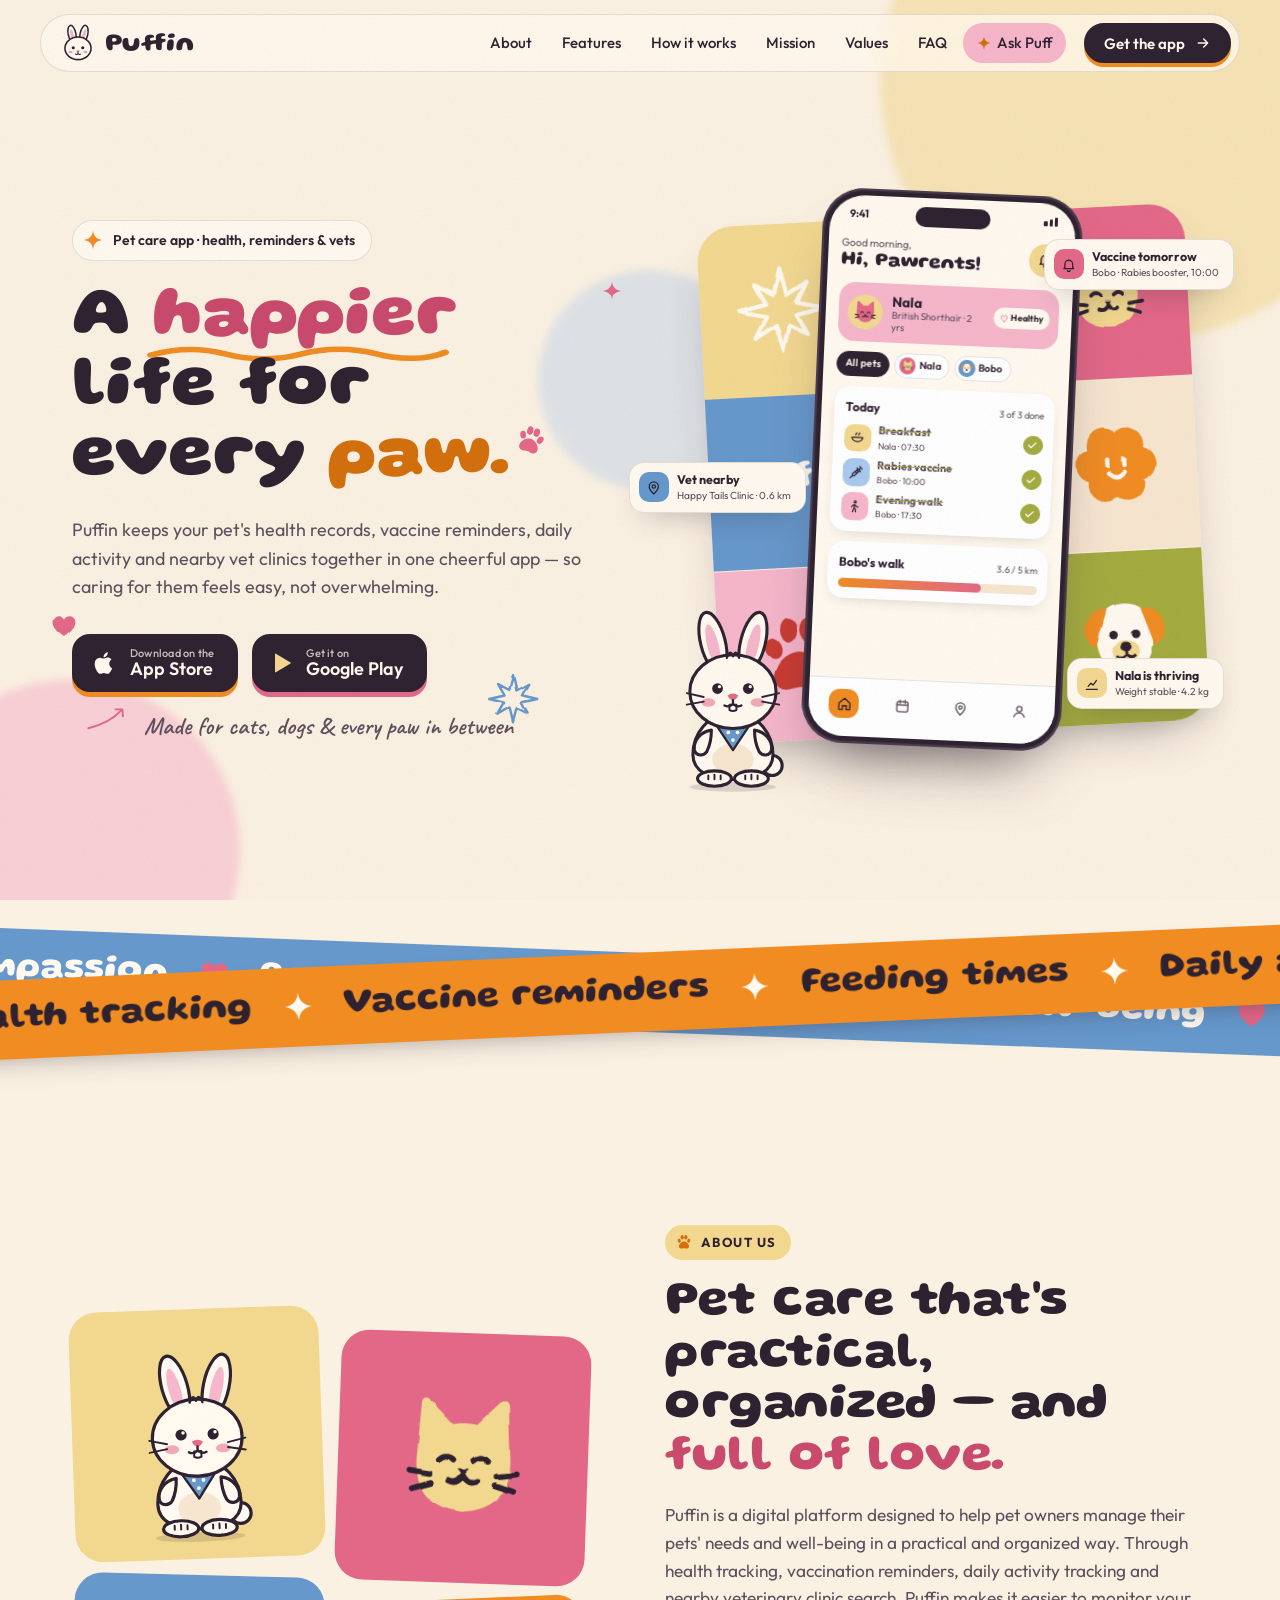
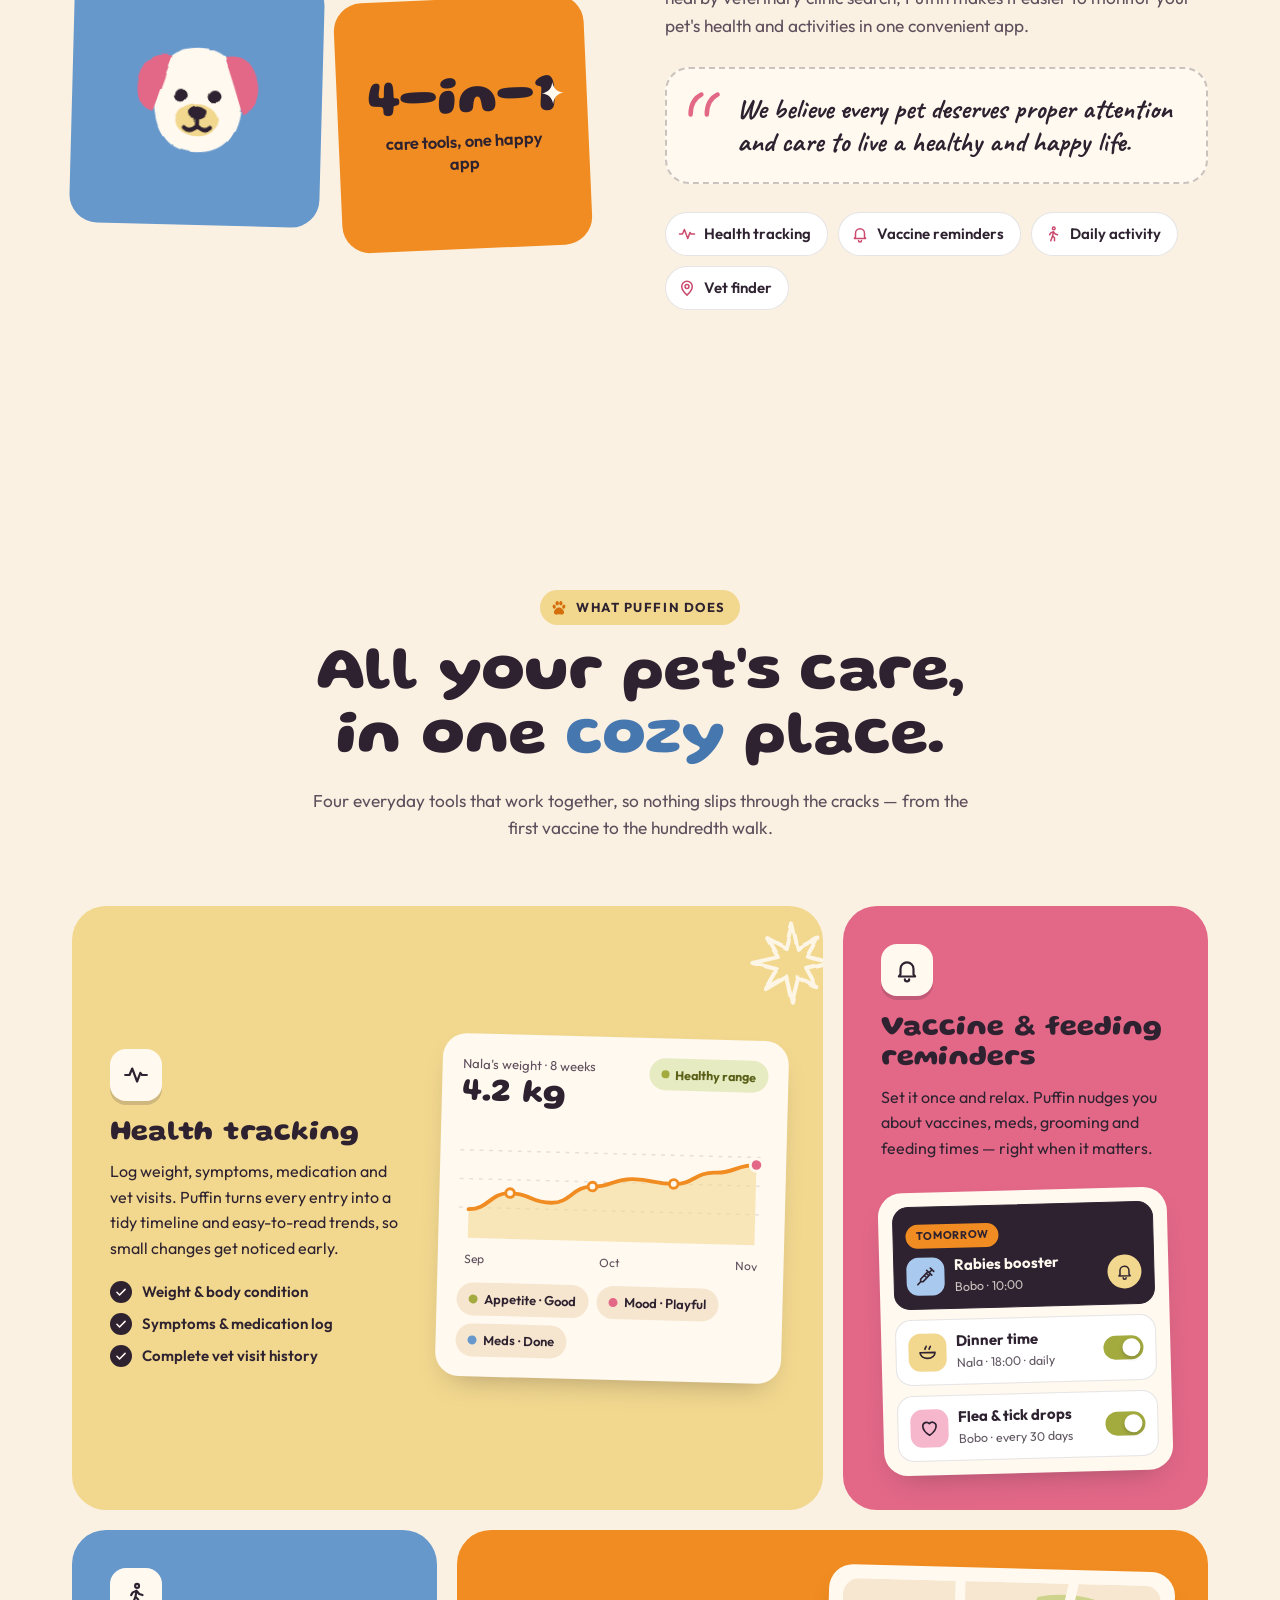
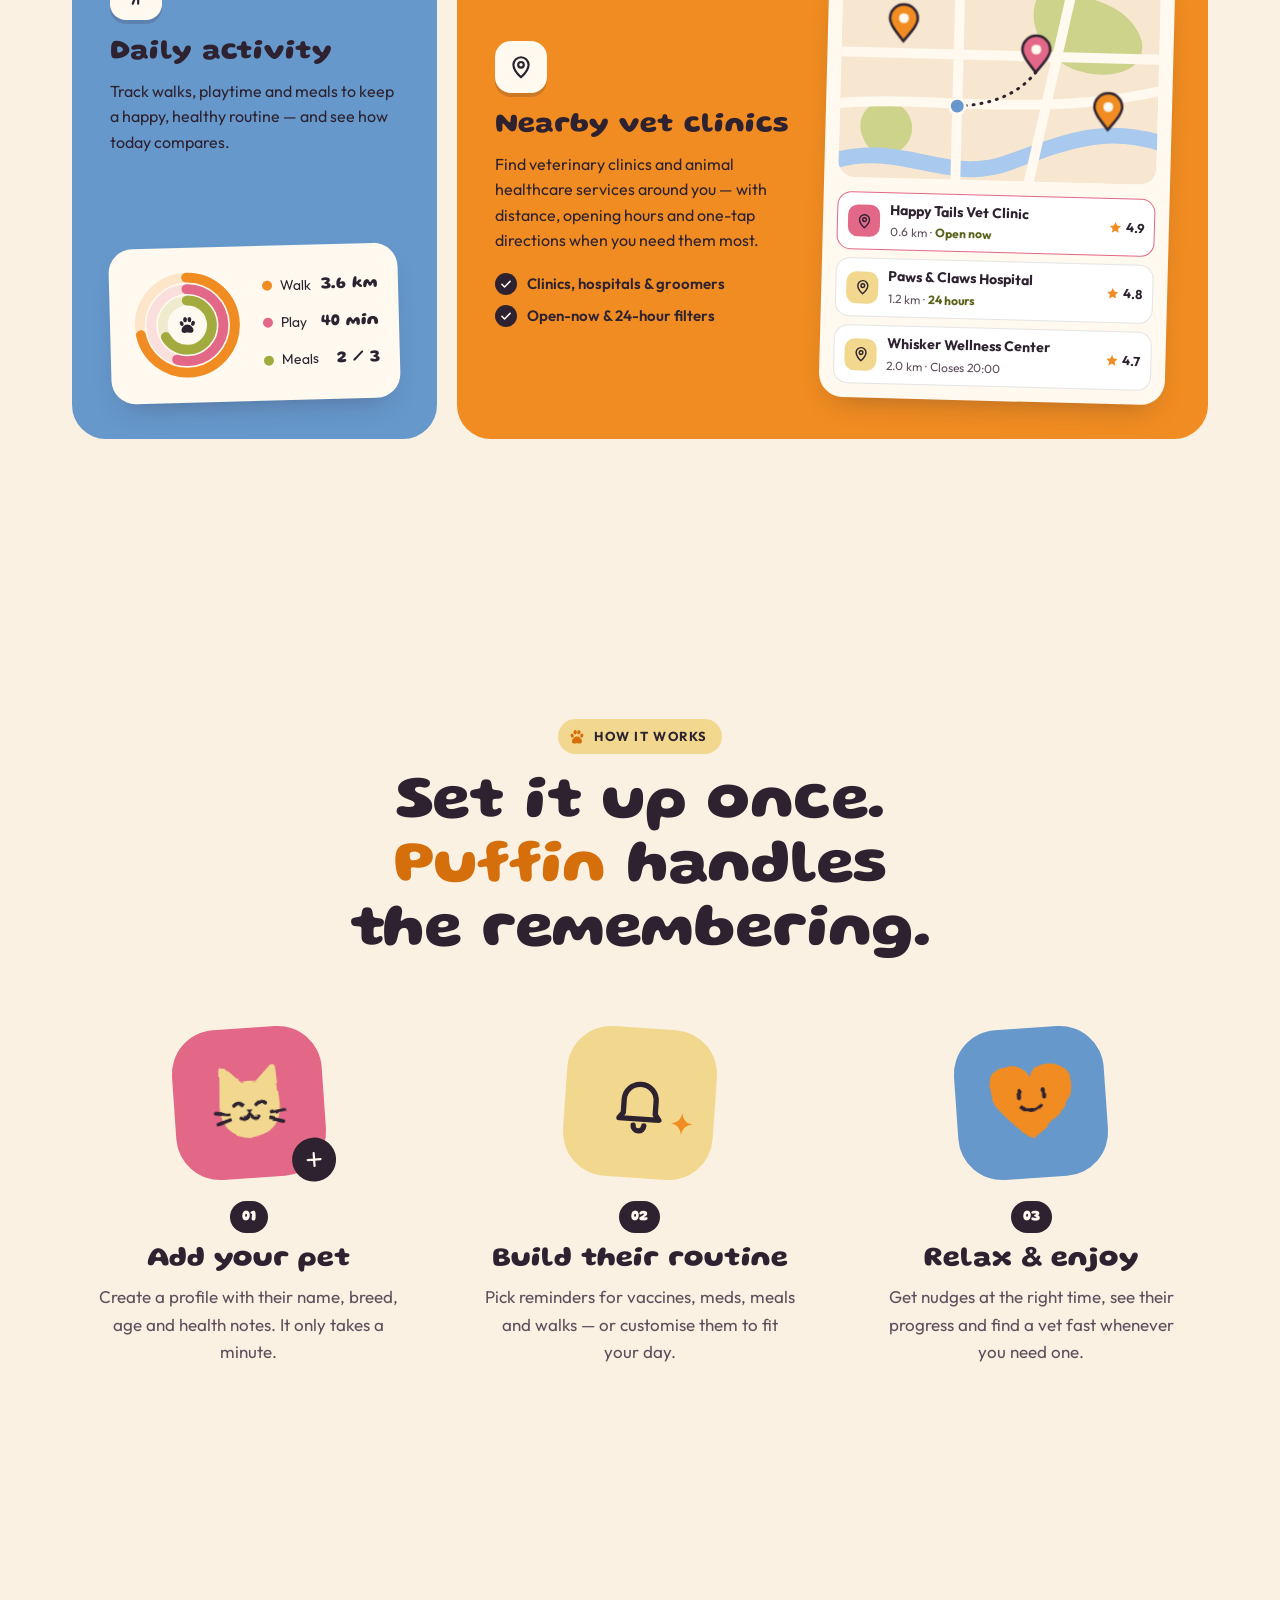
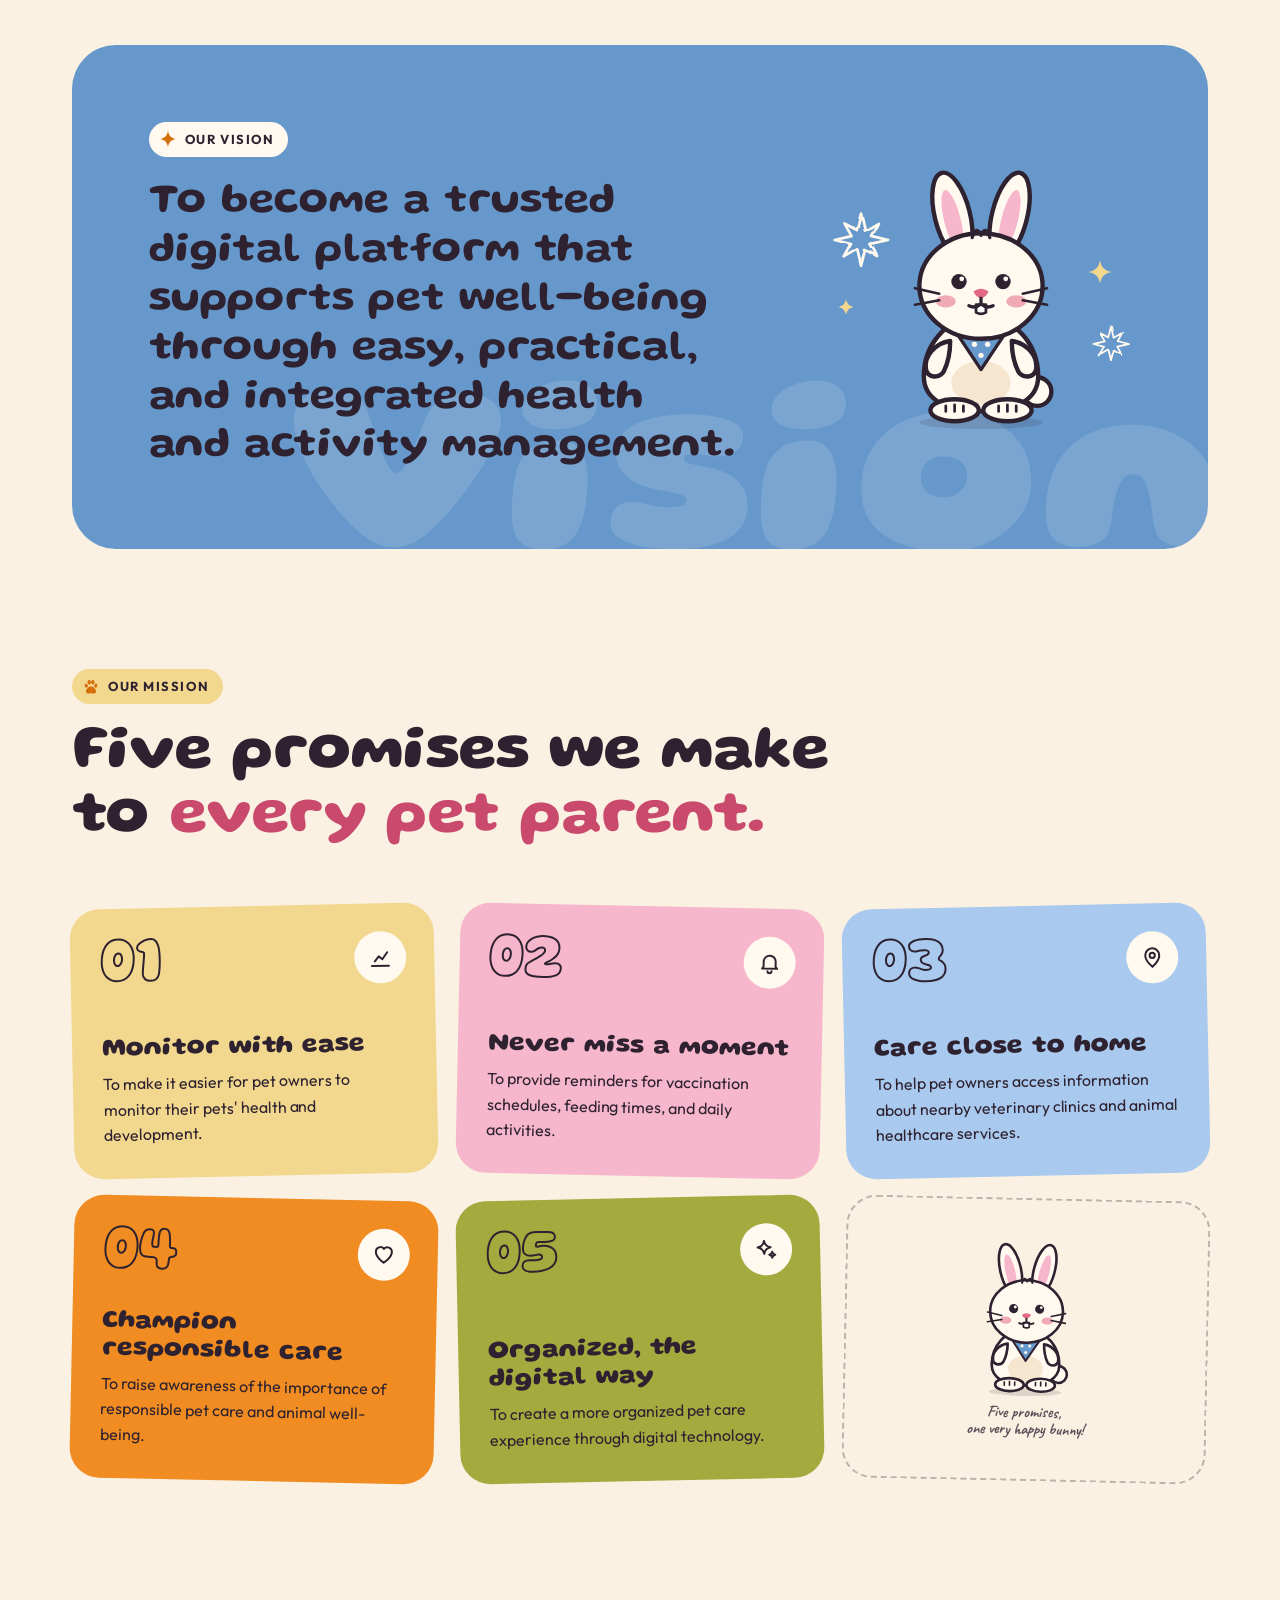
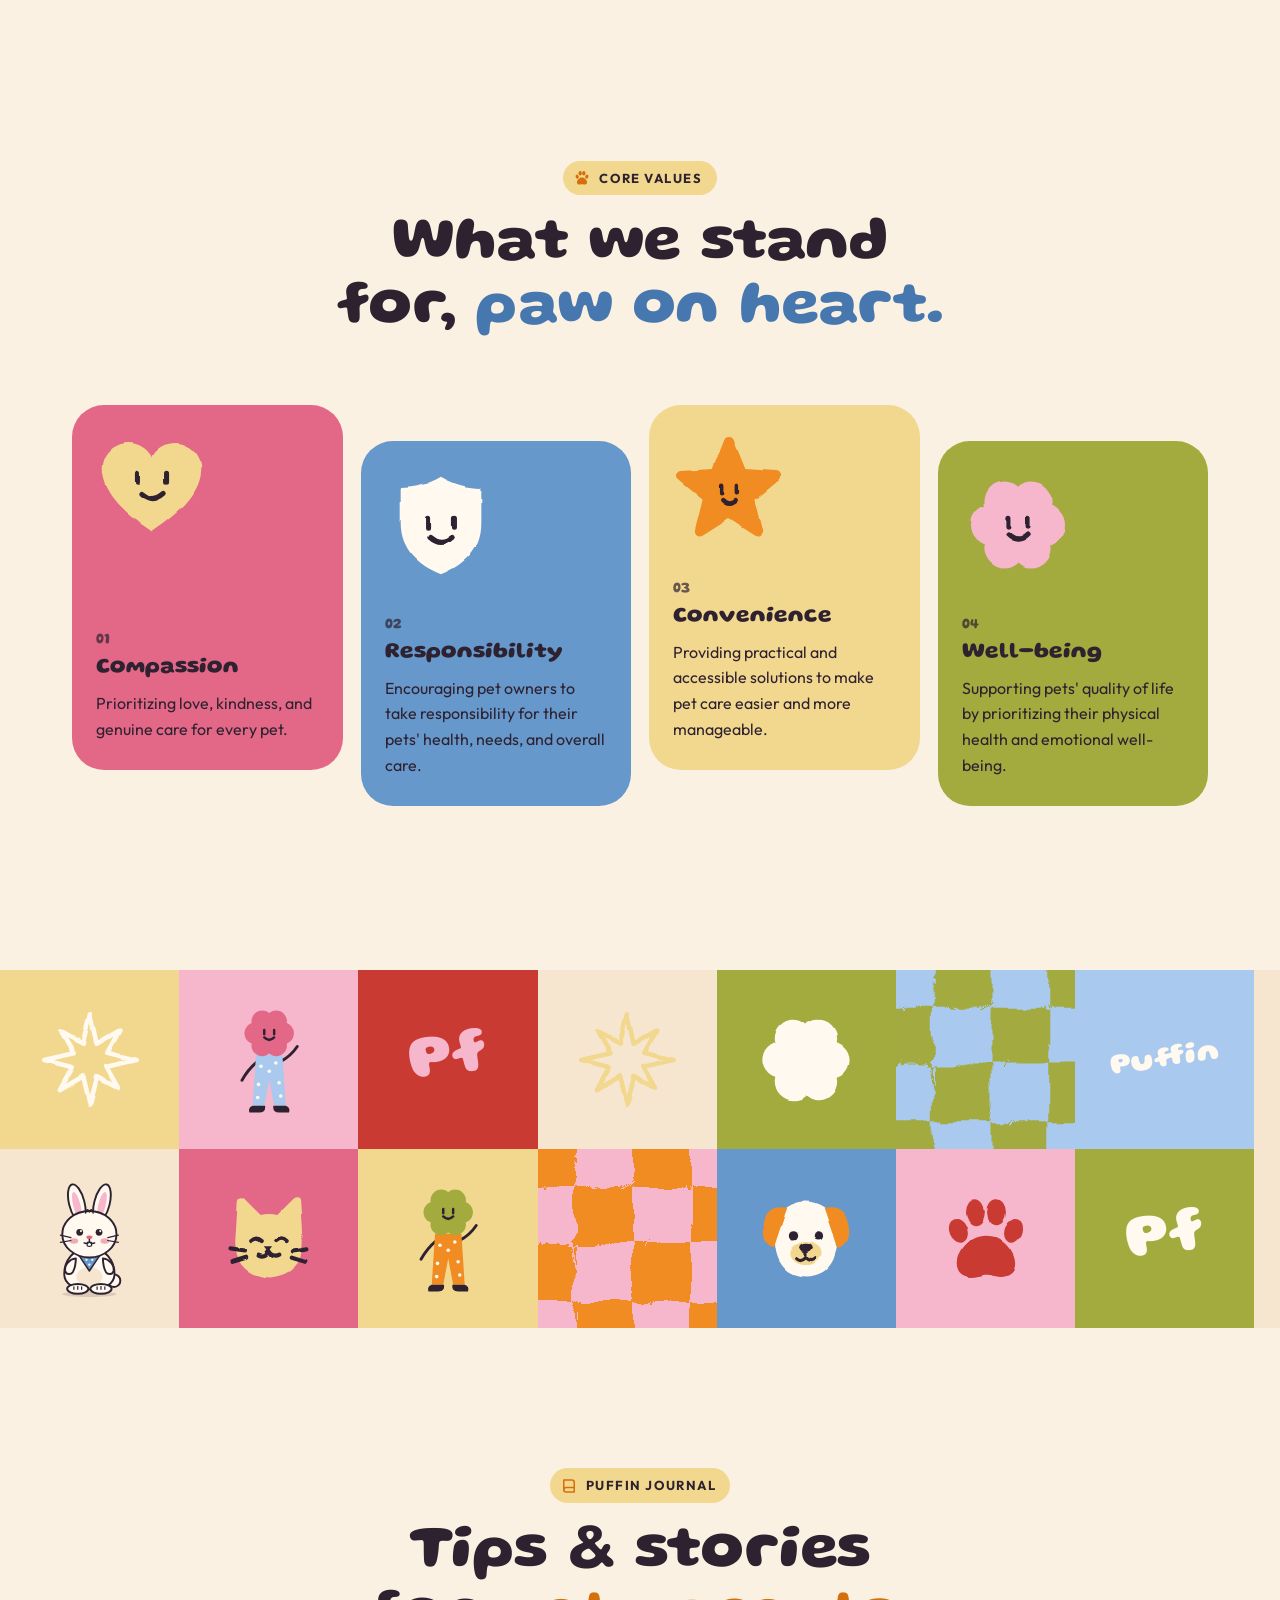
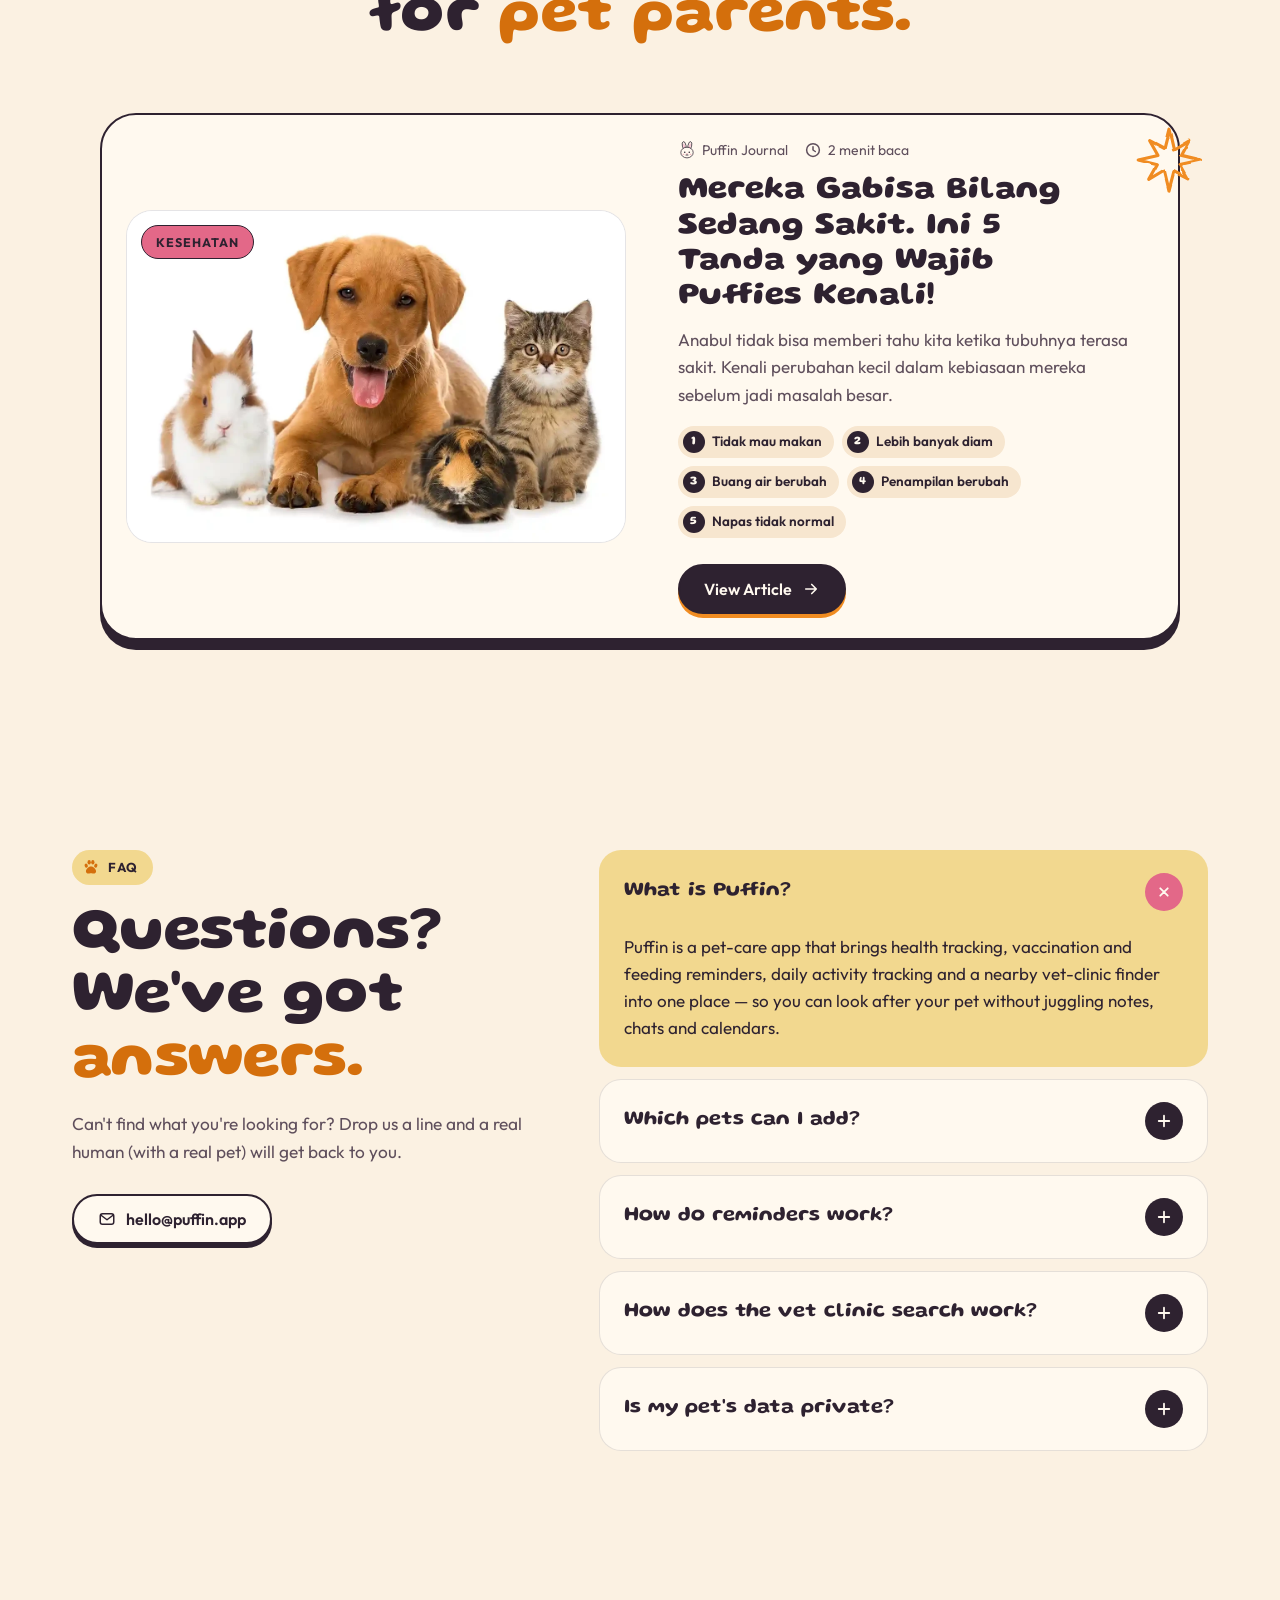
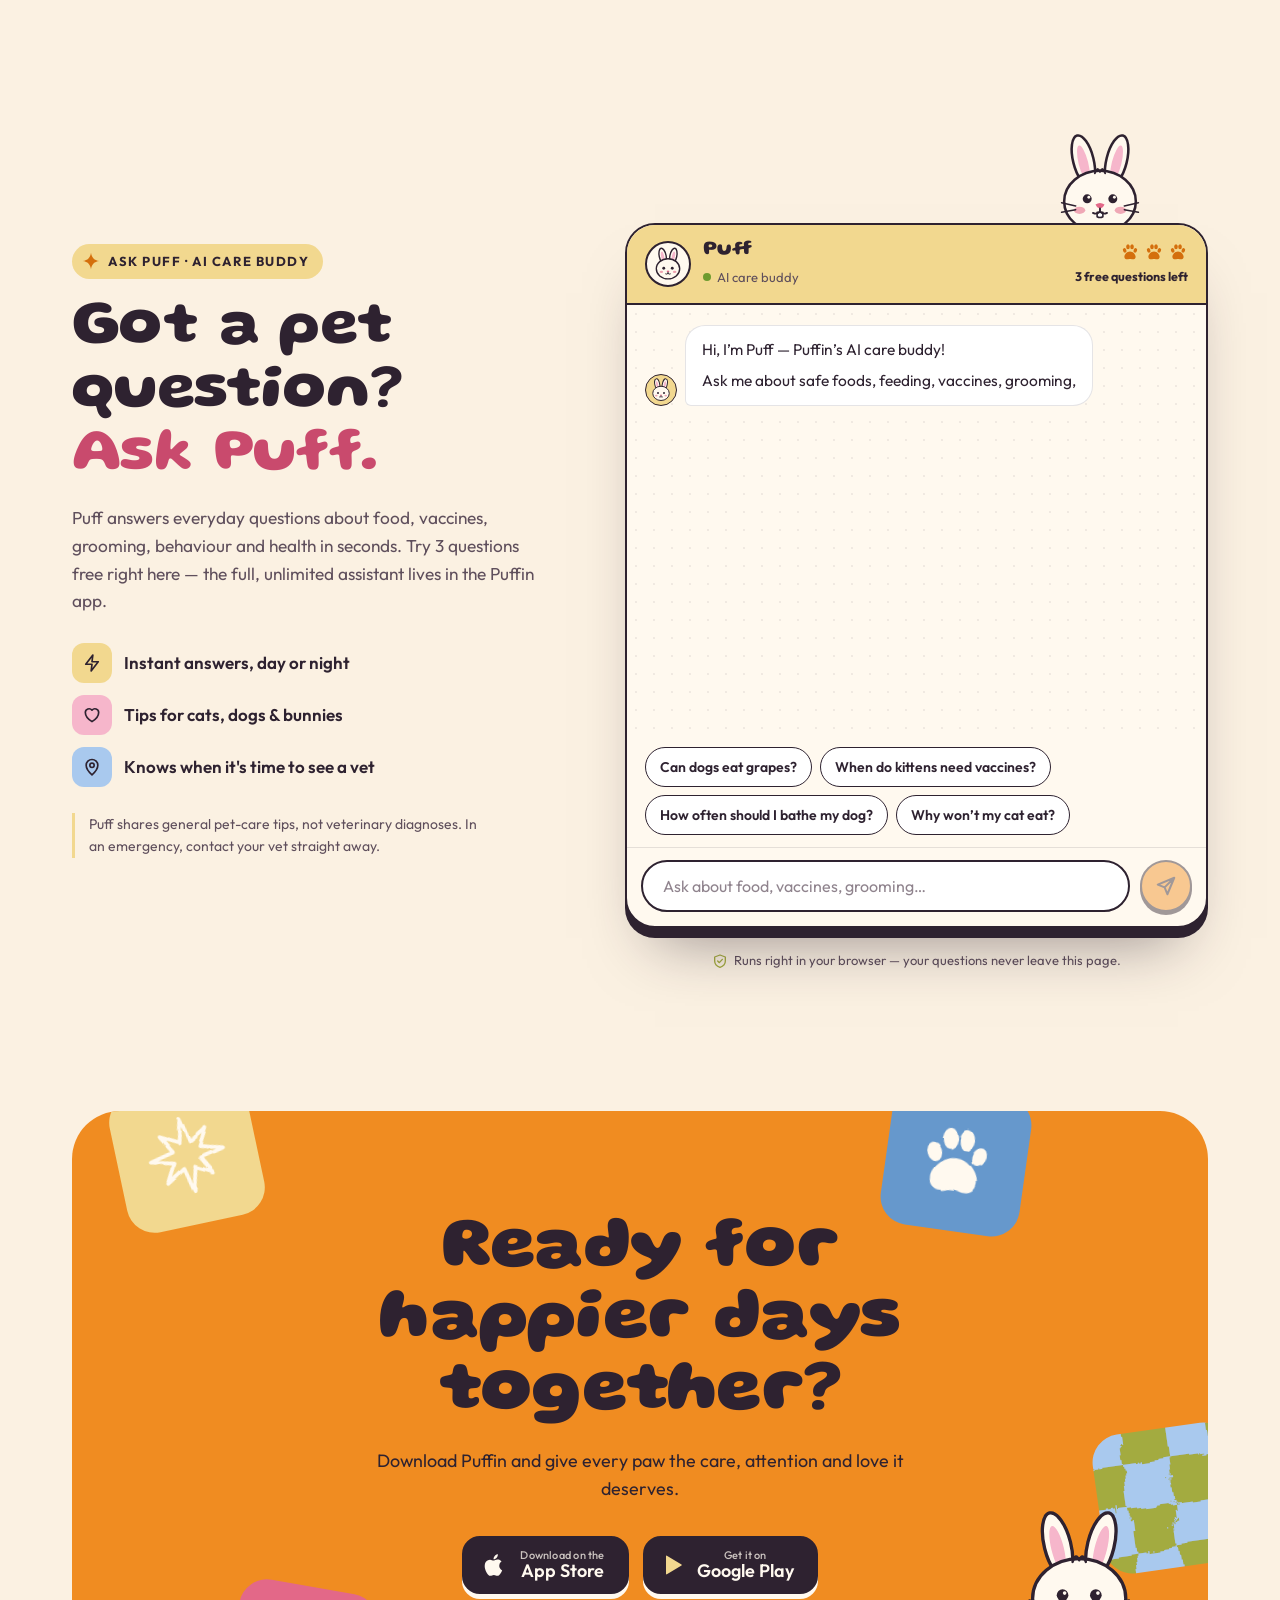
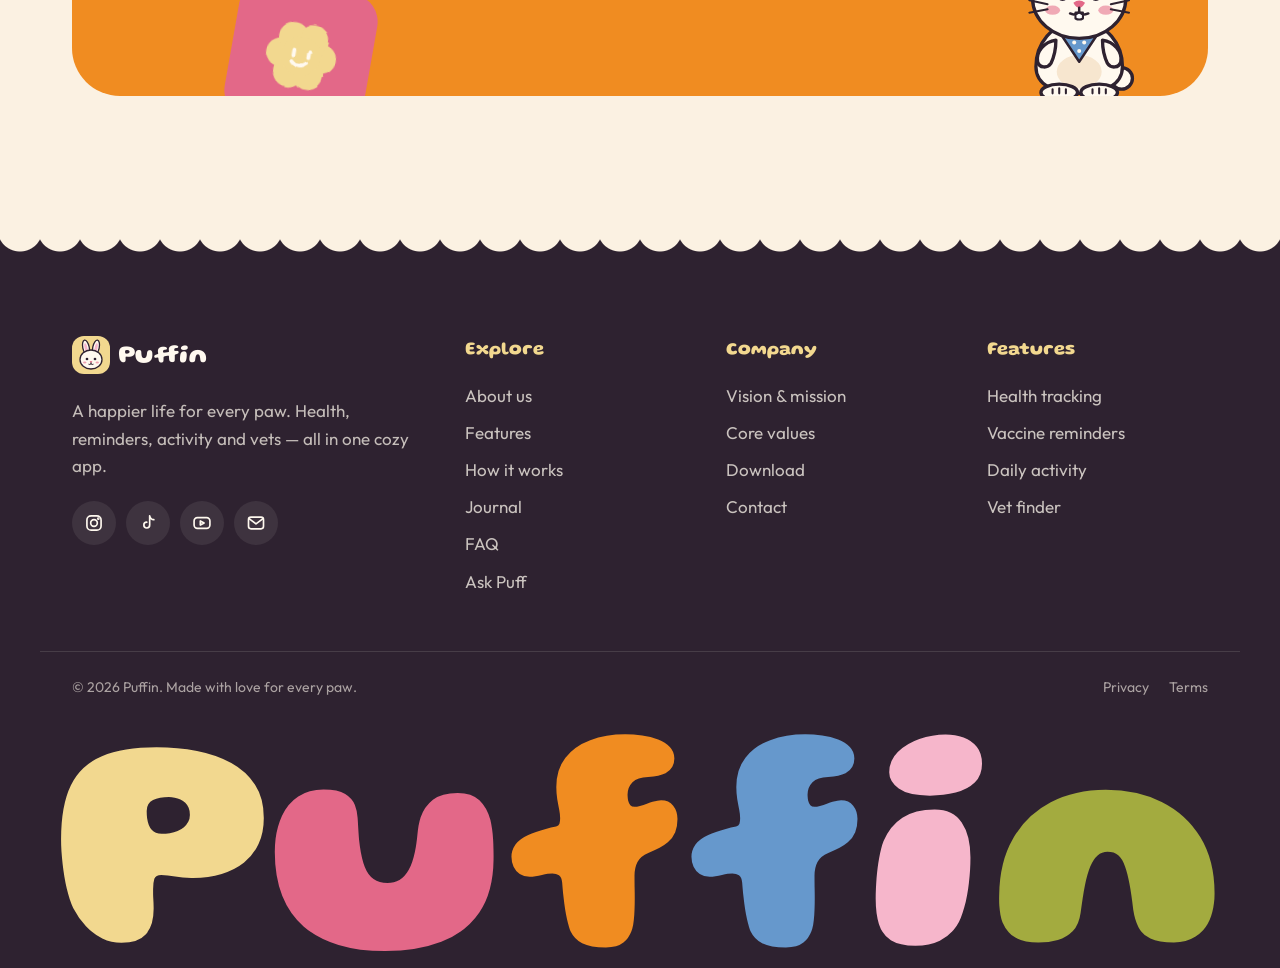
==== commit f4ef5637: "chat + rabbit + article" ====
--- a/index.html
+++ b/index.html
@@ -12,7 +12,7 @@
   <link rel="preconnect" href="https://fonts.googleapis.com">
   <link rel="preconnect" href="https://fonts.gstatic.com" crossorigin>
   <link href="https://fonts.googleapis.com/css2?family=Caveat:wght@600;700&family=Gluten:wght@500;600;700;800&family=Outfit:wght@400;500;600;700&display=swap" rel="stylesheet">
-  <link rel="stylesheet" href="css/style.css">
+  <link rel="stylesheet" href="css/style.css?v=7">
   <script>document.documentElement.classList.add('js')</script>
 </head>
 <body>
@@ -117,16 +117,19 @@
     </g>
   </symbol>
   <symbol id="d-puffhead" viewBox="0 0 64 64">
-    <path d="M30 8.5C29 3 34 1.5 37 4 34 4.5 33 6 33.5 8.5" fill="none" stroke="#2E2230" stroke-width="2.5" stroke-linecap="round"/>
-    <circle cx="32" cy="34" r="26" fill="#2E2230"/>
-    <path d="M12 36C12 24 22 20 32 25 42 20 52 24 52 36 52 48 44 56 32 56 20 56 12 48 12 36Z" fill="#FFF9EF"/>
-    <ellipse cx="18" cy="44" rx="3.5" ry="2.2" fill="#E36888"/>
-    <ellipse cx="46" cy="44" rx="3.5" ry="2.2" fill="#E36888"/>
-    <circle cx="23" cy="35" r="3.2" fill="#2E2230"/>
-    <circle cx="41" cy="35" r="3.2" fill="#2E2230"/>
-    <path d="M26 38Q32 35 38 38L36.5 43Q32 41.5 27.5 43Z" fill="#6698CC"/>
-    <path d="M27.5 43Q32 41.5 36.5 43L35.3 46.5Q32 45.4 28.7 46.5Z" fill="#F2D88F"/>
-    <path d="M28.7 46.5Q32 45.4 35.3 46.5L32.6 54.5Q32 56 31.4 54.5Z" fill="#F08C21"/>
+    <g fill="#FFF9EF" stroke="#2E2230" stroke-width="2.6" stroke-linejoin="round">
+      <ellipse cx="22" cy="17" rx="6.5" ry="15" transform="rotate(-12 22 17)"/>
+      <ellipse cx="42" cy="17" rx="6.5" ry="15" transform="rotate(12 42 17)"/>
+    </g>
+    <ellipse cx="22" cy="18.5" rx="2.8" ry="10" transform="rotate(-12 22 18.5)" fill="#F6B6CB"/>
+    <ellipse cx="42" cy="18.5" rx="2.8" ry="10" transform="rotate(12 42 18.5)" fill="#F6B6CB"/>
+    <ellipse cx="32" cy="41" rx="22" ry="19" fill="#FFF9EF" stroke="#2E2230" stroke-width="2.6"/>
+    <ellipse cx="19.5" cy="47" rx="3.4" ry="2.1" fill="#E36888" opacity=".6"/>
+    <ellipse cx="44.5" cy="47" rx="3.4" ry="2.1" fill="#E36888" opacity=".6"/>
+    <circle cx="24" cy="40" r="2.7" fill="#2E2230"/>
+    <circle cx="40" cy="40" r="2.7" fill="#2E2230"/>
+    <path d="M29.2 45Q32 43.2 34.8 45 33.6 47.6 32 47.6 30.4 47.6 29.2 45Z" fill="#E36888"/>
+    <path d="M32 47.6v2.2M32 49.8q-2 2.4-4.4 1M32 49.8q2 2.4 4.4 1" fill="none" stroke="#2E2230" stroke-width="1.8" stroke-linecap="round"/>
   </symbol>
 
   <!-- UI icons (24px, stroked) -->
@@ -147,6 +150,19 @@
   <symbol id="i-chart" viewBox="0 0 24 24" fill="none" stroke="currentColor" stroke-width="2" stroke-linecap="round" stroke-linejoin="round"><path d="M3.5 20.5h17M6.5 16l4-5 3.5 3 5-7"/></symbol>
   <symbol id="i-heart" viewBox="0 0 24 24" fill="none" stroke="currentColor" stroke-width="2" stroke-linecap="round" stroke-linejoin="round"><path d="M12 20s-8-5-8-11a4.5 4.5 0 0 1 8-2.8A4.5 4.5 0 0 1 20 9c0 6-8 11-8 11z"/></symbol>
   <symbol id="i-sparkles" viewBox="0 0 24 24" fill="none" stroke="currentColor" stroke-width="2" stroke-linecap="round" stroke-linejoin="round"><path d="M10 3.5c.7 4 2.5 5.8 6.5 6.5-4 .7-5.8 2.5-6.5 6.5-.7-4-2.5-5.8-6.5-6.5 4-.7 5.8-2.5 6.5-6.5zM18 14.5c.3 1.8 1.2 2.7 3 3-1.8.3-2.7 1.2-3 3-.3-1.8-1.2-2.7-3-3 1.8-.3 2.7-1.2 3-3z"/></symbol>
+  <symbol id="i-send" viewBox="0 0 24 24" fill="none" stroke="currentColor" stroke-width="2.2" stroke-linecap="round" stroke-linejoin="round"><path d="M21 3 3 10.5l7.5 3L21 3l-7.5 18-3-7.5"/></symbol>
+  <symbol id="i-bolt" viewBox="0 0 24 24" fill="none" stroke="currentColor" stroke-width="2" stroke-linecap="round" stroke-linejoin="round"><path d="M13 2.5 4.5 13.5H12l-1 8 8.5-11H12z"/></symbol>
+  <symbol id="i-shield" viewBox="0 0 24 24" fill="none" stroke="currentColor" stroke-width="2" stroke-linecap="round" stroke-linejoin="round"><path d="M12 3l8 3v6c0 5-3.5 8-8 9.5C7.5 20 4 17 4 12V6z"/><path d="M8.5 12l2.5 2.5 4.5-5"/></symbol>
+  <symbol id="i-moon" viewBox="0 0 24 24" fill="none" stroke="currentColor" stroke-width="2" stroke-linecap="round" stroke-linejoin="round"><path d="M20 14.5A8 8 0 1 1 9.5 4a6.5 6.5 0 0 0 10.5 10.5z"/></symbol>
+  <symbol id="i-drop" viewBox="0 0 24 24" fill="none" stroke="currentColor" stroke-width="2" stroke-linecap="round" stroke-linejoin="round"><path d="M12 3s6 6.5 6 11a6 6 0 0 1-12 0c0-4.5 6-11 6-11z"/></symbol>
+  <symbol id="i-eye" viewBox="0 0 24 24" fill="none" stroke="currentColor" stroke-width="2" stroke-linecap="round" stroke-linejoin="round"><path d="M2.5 12S6 5.5 12 5.5 21.5 12 21.5 12 18 18.5 12 18.5 2.5 12 2.5 12z"/><circle cx="12" cy="12" r="3"/></symbol>
+  <symbol id="i-wind" viewBox="0 0 24 24" fill="none" stroke="currentColor" stroke-width="2" stroke-linecap="round" stroke-linejoin="round"><path d="M3 8h11a3 3 0 1 0-3-3M3 12h16a3 3 0 1 1-3 3M3 16h8"/></symbol>
+  <symbol id="i-clock" viewBox="0 0 24 24" fill="none" stroke="currentColor" stroke-width="2" stroke-linecap="round" stroke-linejoin="round"><circle cx="12" cy="12" r="8.5"/><path d="M12 7.5V12l3 2"/></symbol>
+  <symbol id="i-link" viewBox="0 0 24 24" fill="none" stroke="currentColor" stroke-width="2" stroke-linecap="round" stroke-linejoin="round"><path d="M10 14a4 4 0 0 0 5.7 0l3-3a4 4 0 0 0-5.7-5.7l-1 1M14 10a4 4 0 0 0-5.7 0l-3 3a4 4 0 0 0 5.7 5.7l1-1"/></symbol>
+  <symbol id="i-share" viewBox="0 0 24 24" fill="none" stroke="currentColor" stroke-width="2" stroke-linecap="round" stroke-linejoin="round"><circle cx="18" cy="5.5" r="2.5"/><circle cx="6" cy="12" r="2.5"/><circle cx="18" cy="18.5" r="2.5"/><path d="M8.2 10.8l7.6-4M8.2 13.2l7.6 4"/></symbol>
+  <symbol id="i-chat" viewBox="0 0 24 24" fill="none" stroke="currentColor" stroke-width="2" stroke-linecap="round" stroke-linejoin="round"><path d="M4 20l1.3-3.9A8 8 0 1 1 8 19z"/></symbol>
+  <symbol id="i-alert" viewBox="0 0 24 24" fill="none" stroke="currentColor" stroke-width="2" stroke-linecap="round" stroke-linejoin="round"><path d="M12 3.5 21.5 20h-19z"/><path d="M12 10v4.5M12 17.5v.01"/></symbol>
+  <symbol id="i-book" viewBox="0 0 24 24" fill="none" stroke="currentColor" stroke-width="2" stroke-linecap="round" stroke-linejoin="round"><path d="M5 4h11a3 3 0 0 1 3 3v13H8a3 3 0 0 1-3-3z"/><path d="M5 17a3 3 0 0 1 3-3h11"/></symbol>
   <symbol id="i-plus" viewBox="0 0 24 24" fill="none" stroke="currentColor" stroke-width="2.4" stroke-linecap="round"><path d="M12 5v14M5 12h14"/></symbol>
   <symbol id="i-insta" viewBox="0 0 24 24" fill="none" stroke="currentColor" stroke-width="2" stroke-linecap="round" stroke-linejoin="round"><rect x="3.5" y="3.5" width="17" height="17" rx="5"/><circle cx="12" cy="12" r="4"/><circle cx="17.2" cy="6.8" r=".6" fill="currentColor"/></symbol>
   <symbol id="i-tiktok" viewBox="0 0 24 24" fill="none" stroke="currentColor" stroke-width="2" stroke-linecap="round" stroke-linejoin="round"><path d="M14 3.5v11a3.5 3.5 0 1 1-3.5-3.5M14 3.5c.5 2.5 2.5 4.5 5 4.5"/></symbol>
@@ -156,34 +172,40 @@
   <symbol id="i-play" viewBox="0 0 24 24"><path fill="currentColor" d="M5 3.2v17.6c0 .5.5.8.9.5l14.6-8.8c.4-.2.4-.8 0-1L5.9 2.7c-.4-.3-.9 0-.9.5z"/></symbol>
 </svg>
 
-<!-- Puff, the Puffin mascot (cloned by JS into every [data-puffin]) -->
+<!-- Puff, the Puffin bunny (cloned by JS into every [data-puffin]) -->
 <template id="tpl-puffin">
   <svg class="puffin-svg" viewBox="0 0 200 240" aria-hidden="true" focusable="false">
-    <ellipse class="pf-shadow" cx="100" cy="232" rx="50" ry="6"/>
+    <ellipse class="pf-shadow" cx="100" cy="234" rx="56" ry="6"/>
     <g class="pf-bob">
-      <g class="pf-foot pf-foot-l"><path class="pf-leg" d="M84 202 82 222"/><path class="pf-toe" d="M82 221 66 230Q80 235 95 230Z"/></g>
-      <g class="pf-foot pf-foot-r"><path class="pf-leg" d="M116 202 118 222"/><path class="pf-toe" d="M118 221 105 230Q120 235 134 230Z"/></g>
-      <path class="pf-wing pf-wing-l" d="M44 112C26 124 18 150 25 174 35 168 46 152 50 132Z"/>
-      <path class="pf-wing pf-wing-r" d="M156 112C174 124 182 150 175 174 165 168 154 152 150 132Z"/>
-      <path class="pf-tuft" d="M97 37C95 24 104 20 110 25 104 26 102 30 103 37"/>
-      <path class="pf-body" d="M100 34C146 34 166 78 166 128 166 182 140 210 100 210 60 210 34 182 34 128 34 78 54 34 100 34Z"/>
-      <path class="pf-belly" d="M100 134C128 134 147 154 147 178 147 198 127 208 100 208 73 208 53 198 53 178 53 154 72 134 100 134Z"/>
-      <path class="pf-scarf" d="M62 132Q100 150 138 132L136 145Q100 161 64 145Z"/>
-      <path class="pf-scarf" d="M84 150 100 178 116 150Q100 157 84 150Z"/>
-      <circle class="pf-dot" cx="100" cy="163" r="2.6"/>
-      <path class="pf-face" d="M56 82C57 62 80 54 100 64 120 54 143 62 144 82 147 104 132 122 100 124 68 122 53 104 56 82Z"/>
-      <ellipse class="pf-cheek" cx="66" cy="104" rx="8" ry="5"/>
-      <ellipse class="pf-cheek" cx="134" cy="104" rx="8" ry="5"/>
+      <g class="pf-ear pf-ear-l">
+        <ellipse class="pf-fur" cx="74" cy="46" rx="16" ry="40" transform="rotate(-14 74 46)"/>
+        <ellipse class="pf-ear-in" cx="74" cy="50" rx="7.5" ry="28" transform="rotate(-14 74 50)"/>
+      </g>
+      <g class="pf-ear pf-ear-r">
+        <ellipse class="pf-fur" cx="126" cy="46" rx="16" ry="40" transform="rotate(14 126 46)"/>
+        <ellipse class="pf-ear-in" cx="126" cy="50" rx="7.5" ry="28" transform="rotate(14 126 50)"/>
+      </g>
+      <circle class="pf-fur pf-tail" cx="151" cy="206" r="13"/>
+      <path class="pf-fur" d="M100 138C134 138 152 166 152 192 152 214 130 224 100 224 70 224 48 214 48 192 48 166 66 138 100 138Z"/>
+      <ellipse class="pf-belly" cx="100" cy="198" rx="27" ry="20"/>
+      <g class="pf-foot pf-foot-l"><ellipse class="pf-fur" cx="76" cy="223" rx="22" ry="10"/><path class="pf-toes" d="M68 219v5M76 218v6M84 219v5"/></g>
+      <g class="pf-foot pf-foot-r"><ellipse class="pf-fur" cx="124" cy="223" rx="22" ry="10"/><path class="pf-toes" d="M116 219v5M124 218v6M132 219v5"/></g>
+      <path class="pf-scarf" d="M76 150Q100 162 124 150L100 186Z"/>
+      <circle class="pf-dot" cx="94" cy="163" r="2.4"/><circle class="pf-dot" cx="106" cy="163" r="2.4"/><circle class="pf-dot" cx="100" cy="173" r="2.4"/>
+      <ellipse class="pf-fur" cx="100" cy="110" rx="56" ry="48"/>
+      <path class="pf-line" d="M92 66Q96 54 100 64 104 54 108 66"/>
+      <ellipse class="pf-cheek" cx="68" cy="124" rx="9" ry="5.5"/>
+      <ellipse class="pf-cheek" cx="132" cy="124" rx="9" ry="5.5"/>
       <g class="pf-eyes">
-        <circle cx="76" cy="84" r="7"/><circle cx="124" cy="84" r="7"/>
-        <circle class="pf-glint" cx="78.5" cy="81.5" r="2.2"/><circle class="pf-glint" cx="126.5" cy="81.5" r="2.2"/>
+        <circle cx="80" cy="106" r="7"/><circle cx="120" cy="106" r="7"/>
+        <circle class="pf-glint" cx="82.5" cy="103.5" r="2.2"/><circle class="pf-glint" cx="122.5" cy="103.5" r="2.2"/>
       </g>
-      <g class="pf-beak">
-        <path class="pf-beak-base" d="M82 92Q100 84 118 92L114 104Q100 100 86 104Z"/>
-        <path class="pf-beak-mid" d="M86 104Q100 100 114 104L111 112Q100 109 89 112Z"/>
-        <path class="pf-beak-tip" d="M89 112Q100 109 111 112L102 136Q100 140 98 136Z"/>
-        <path class="pf-beak-line" d="M82 92Q100 84 118 92L102 136Q100 140 98 136Z"/>
-      </g>
+      <path class="pf-teeth" d="M95.5 127H104.5V134Q100 136.5 95.5 134Z"/>
+      <path class="pf-nose" d="M93 115Q100 110 107 115 104 121 100 121 96 121 93 115Z"/>
+      <path class="pf-line" d="M100 121V126M100 126Q95 131 89 128M100 126Q105 131 111 128"/>
+      <path class="pf-line pf-whisk" d="M62 117 40 112M62 123 40 127M138 117 160 112M138 123 160 127"/>
+      <path class="pf-fur pf-arm pf-arm-l" d="M72 160C58 162 48 174 50 186 52 194 62 194 66 188 70 180 72 170 72 160Z"/>
+      <path class="pf-fur pf-arm pf-arm-r" d="M128 160C142 162 152 174 150 186 148 194 138 194 134 188 130 180 128 170 128 160Z"/>
     </g>
   </svg>
 </template>
@@ -205,6 +227,7 @@
       <a href="#mission">Mission</a>
       <a href="#values">Values</a>
       <a href="#faq">FAQ</a>
+      <a class="nav-ask" href="#ask"><svg><use href="#d-sparkle"/></svg>Ask Puff</a>
       <a class="btn btn-ink nav-menu-cta" href="#download">Get the app</a>
     </nav>
     <a class="btn btn-ink btn-sm nav-cta" href="#download">Get the app <svg><use href="#i-arrow"/></svg></a>
@@ -315,7 +338,7 @@
           <span class="toast-ico bg-butter"><svg><use href="#i-chart"/></svg></span>
           <span class="toast-txt"><b>Nala is thriving</b><small>Weight stable · 4.2 kg</small></span>
         </div>
-        <button class="mascot hero-mascot is-waving" data-puffin aria-label="Say hi to Puff, the Puffin mascot"></button>
+        <button class="mascot hero-mascot is-waving" data-puffin aria-label="Say hi to Puff, the Puffin bunny"></button>
       </div>
     </div>
   </section>
@@ -644,7 +667,7 @@
         </article>
         <div class="m-card m-card--mascot" data-reveal style="--d:200ms">
           <span class="mascot is-waving m-mascot" data-puffin></span>
-          <p class="m-hand">Five promises,<br>one very happy puffin!</p>
+          <p class="m-hand">Five promises,<br>one very happy bunny!</p>
         </div>
       </div>
     </div>
@@ -712,6 +735,37 @@
     </div>
   </div>
 
+  <!-- ============ JOURNAL ============ -->
+  <section class="section journal" id="journal">
+    <div class="container">
+      <div class="section-head center">
+        <p class="label" data-reveal><svg><use href="#i-book"/></svg>Puffin Journal</p>
+        <h2 class="h2" data-reveal style="--d:80ms">Tips &amp; stories for <span class="c-tangerine">pet parents.</span></h2>
+      </div>
+
+      <article class="journal-card" data-reveal>
+        <a class="journal-media" href="article.html" tabindex="-1" aria-hidden="true">
+          <img src="images/pets-health-signs.webp" width="1200" height="800" loading="lazy" lang="id" alt="Anak anjing, kelinci, marmut, dan anak kucing duduk berdampingan">
+          <span class="journal-badge" lang="id">Kesehatan</span>
+        </a>
+        <div class="journal-copy">
+          <p class="journal-meta"><span><svg><use href="#d-puffhead"/></svg>Puffin Journal</span><span lang="id"><svg><use href="#i-clock"/></svg>2 menit baca</span></p>
+          <h3 lang="id"><a href="article.html">Mereka Gabisa Bilang Sedang Sakit. Ini 5 Tanda yang Wajib Puffies Kenali!</a></h3>
+          <p lang="id">Anabul tidak bisa memberi tahu kita ketika tubuhnya terasa sakit. Kenali perubahan kecil dalam kebiasaan mereka sebelum jadi masalah besar.</p>
+          <ul class="journal-signs" lang="id">
+            <li><i>1</i>Tidak mau makan</li>
+            <li><i>2</i>Lebih banyak diam</li>
+            <li><i>3</i>Buang air berubah</li>
+            <li><i>4</i>Penampilan berubah</li>
+            <li><i>5</i>Napas tidak normal</li>
+          </ul>
+          <a class="btn btn-ink" href="article.html">View Article <svg><use href="#i-arrow"/></svg></a>
+        </div>
+        <svg class="journal-deco doodle spin-slow" aria-hidden="true"><use href="#d-star"/></svg>
+      </article>
+    </div>
+  </section>
+
   <!-- ============ FAQ ============ -->
   <section class="section faq" id="faq">
     <div class="container faq-grid">
@@ -742,6 +796,52 @@
           <h3><button class="faq-q" aria-expanded="false" aria-controls="faq-a5" id="faq-q5">Is my pet's data private?<span class="faq-plus"><svg><use href="#i-plus"/></svg></span></button></h3>
           <div class="faq-a" id="faq-a5" role="region" aria-labelledby="faq-q5"><div><p>Your pet's records belong to you. We only use your data to power the features you use, and you can export or delete it whenever you like.</p></div></div>
         </div>
+      </div>
+    </div>
+  </section>
+
+  <!-- ============ ASK PUFF (API-free AI assistant demo) ============ -->
+  <section class="section ask" id="ask">
+    <div class="container ask-grid">
+      <div class="ask-intro">
+        <p class="label" data-reveal><svg><use href="#d-sparkle"/></svg>Ask Puff · AI care buddy</p>
+        <h2 class="h2" data-reveal style="--d:80ms">Got a pet question? <span class="c-blush">Ask Puff.</span></h2>
+        <p class="lead" data-reveal style="--d:160ms">Puff answers everyday questions about food, vaccines, grooming, behaviour and health in seconds. Try 3 questions free right here — the full, unlimited assistant lives in the Puffin app.</p>
+        <ul class="ask-perks" data-reveal style="--d:240ms">
+          <li><span class="bg-butter"><svg><use href="#i-bolt"/></svg></span>Instant answers, day or night</li>
+          <li><span class="bg-pink"><svg><use href="#i-heart"/></svg></span>Tips for cats, dogs &amp; bunnies</li>
+          <li><span class="bg-sky"><svg><use href="#i-pin"/></svg></span>Knows when it's time to see a vet</li>
+        </ul>
+        <p class="ask-disclaimer" data-reveal style="--d:320ms">Puff shares general pet-care tips, not veterinary diagnoses. In an emergency, contact your vet straight away.</p>
+      </div>
+
+      <div class="chat-wrap" data-reveal="pop" style="--d:120ms">
+        <span class="mascot chat-mascot" data-puffin aria-hidden="true"></span>
+        <div class="chat" id="chat">
+          <header class="chat-head">
+            <span class="chat-av"><svg><use href="#d-puffhead"/></svg></span>
+            <div class="chat-id"><b>Puff</b><small><i></i>AI care buddy</small></div>
+            <div class="chat-quota" aria-live="polite">
+              <span class="quota-paws" aria-hidden="true"><svg><use href="#d-paw"/></svg><svg><use href="#d-paw"/></svg><svg><use href="#d-paw"/></svg></span>
+              <span class="quota-text">3 free questions left</span>
+            </div>
+          </header>
+          <div class="chat-log" role="log" aria-live="polite" aria-label="Conversation with Puff"></div>
+          <div class="chat-suggest" aria-label="Suggested questions"></div>
+          <form class="chat-form" autocomplete="off">
+            <label class="sr-only" for="chat-input">Ask Puff a pet-care question</label>
+            <input id="chat-input" name="q" type="text" maxlength="200" placeholder="Ask about food, vaccines, grooming…">
+            <button class="chat-send" type="submit" aria-label="Send question"><svg><use href="#i-send"/></svg></button>
+          </form>
+          <div class="chat-lock" hidden>
+            <p><b>Keep chatting with Puff</b>Unlimited questions, personalised to your pet — in the app.</p>
+            <div class="chat-lock-btns">
+              <a class="btn-store btn-store--sm" href="#download"><svg><use href="#i-apple"/></svg><span><small>Download on the</small>App Store</span></a>
+              <a class="btn-store btn-store--sm btn-store--play" href="#download"><svg><use href="#i-play"/></svg><span><small>Get it on</small>Google Play</span></a>
+            </div>
+          </div>
+        </div>
+        <p class="chat-foot"><svg><use href="#i-shield"/></svg>Runs right in your browser — your questions never leave this page.</p>
       </div>
     </div>
   </section>
@@ -790,7 +890,9 @@
       <a href="#about">About us</a>
       <a href="#features">Features</a>
       <a href="#how">How it works</a>
+      <a href="#journal">Journal</a>
       <a href="#faq">FAQ</a>
+      <a href="#ask">Ask Puff</a>
     </div>
     <div class="footer-col">
       <h4>Company</h4>
@@ -816,6 +918,8 @@
   </div>
 </footer>
 
-<script src="js/main.js" defer></script>
+<script src="js/main.js?v=7" defer></script>
+<script src="js/puff-knowledge.js?v=7" defer></script>
+<script src="js/assistant.js?v=7" defer></script>
 </body>
 </html>
--- a/css/style.css
+++ b/css/style.css
@@ -220,6 +220,9 @@
 }
 .nav-menu a:not(.btn):hover { background: var(--butter); }
 .nav-menu-cta { display: none; }
+.nav-menu .nav-ask { display: inline-flex; align-items: center; gap: 6px; background: var(--pink); }
+.nav-menu .nav-ask:hover { background: var(--blush); }
+.nav-ask svg { width: 14px; height: 14px; color: var(--tangerine-deep); }
 .nav-cta svg { width: 16px; height: 16px; }
 
 .nav-toggle { display: none; width: 46px; height: 46px; border-radius: 50%; background: var(--ink); position: relative; flex: none; }
@@ -503,29 +506,30 @@
    ========================================================= */
 .mascot { display: block; position: relative; }
 .puffin-svg { width: 100%; height: auto; overflow: visible; }
-.pf-shadow { fill: var(--ink); opacity: .14; transform-origin: 100px 232px; animation: pf-shadow 2.4s ease-in-out infinite; }
-.pf-bob { transform-origin: 100px 222px; animation: pf-bob 2.4s ease-in-out infinite; }
-.pf-body, .pf-wing { fill: var(--ink); }
-.pf-tuft { fill: none; stroke: var(--ink); stroke-width: 4; stroke-linecap: round; }
-.pf-belly, .pf-face { fill: var(--cream-hi); }
-.pf-cheek { fill: var(--blush); opacity: .6; }
+.pf-shadow { fill: var(--ink); opacity: .14; transform-origin: 100px 234px; animation: pf-shadow 2.4s ease-in-out infinite; }
+.pf-bob { transform-origin: 100px 228px; animation: pf-bob 2.4s ease-in-out infinite; }
+.pf-fur { fill: var(--cream-hi); stroke: var(--ink); stroke-width: 4; stroke-linejoin: round; }
+.pf-ear-in { fill: var(--pink); }
+.pf-belly { fill: var(--paper); }
+.pf-cheek { fill: var(--blush); opacity: .55; }
 .pf-eyes circle { fill: var(--ink); }
 .pf-eyes .pf-glint { fill: var(--cream-hi); }
-.pf-eyes { transform-origin: 100px 84px; animation: pf-blink 4.6s infinite; }
-.pf-beak-base { fill: var(--sea); }
-.pf-beak-mid { fill: var(--butter); }
-.pf-beak-tip { fill: var(--tangerine); }
-.pf-beak-line { fill: none; stroke: var(--ink); stroke-width: 3.5; stroke-linejoin: round; }
-.pf-scarf { fill: var(--blush); }
+.pf-eyes { transform-origin: 100px 106px; animation: pf-blink 4.6s infinite; }
+.pf-nose { fill: var(--blush); }
+.pf-teeth { fill: #fff; stroke: var(--ink); stroke-width: 2.5; stroke-linejoin: round; }
+.pf-line { fill: none; stroke: var(--ink); stroke-width: 3; stroke-linecap: round; stroke-linejoin: round; }
+.pf-whisk { stroke-width: 2.4; }
+.pf-toes { fill: none; stroke: var(--ink); stroke-width: 2.5; stroke-linecap: round; }
+.pf-scarf { fill: var(--sea); stroke: var(--ink); stroke-width: 3; stroke-linejoin: round; }
 .pf-dot { fill: var(--cream-hi); }
-.pf-leg { fill: none; stroke: var(--tangerine); stroke-width: 7; stroke-linecap: round; }
-.pf-toe { fill: var(--tangerine); }
-.pf-wing-l { transform-origin: 46px 116px; animation: pf-flap 2.4s ease-in-out infinite; }
-.pf-wing-r { transform-origin: 154px 116px; animation: pf-flap-r 2.4s ease-in-out infinite; }
-.pf-foot-l { transform-origin: 84px 204px; }
-.pf-foot-r { transform-origin: 116px 204px; }
-.mascot.is-waving .pf-wing-r { animation: pf-wave 1.3s ease-in-out infinite; }
-.mascot--still .pf-wing-r, .mascot--still .pf-wing-l { animation: none; }
+.pf-ear-l { transform-origin: 82px 82px; animation: pf-ear-l 5.2s ease-in-out infinite; }
+.pf-ear-r { transform-origin: 118px 82px; animation: pf-ear-r 4.4s ease-in-out infinite .6s; }
+.pf-arm-l { transform-origin: 70px 162px; animation: pf-flap 2.4s ease-in-out infinite; }
+.pf-arm-r { transform-origin: 130px 162px; animation: pf-flap-r 2.4s ease-in-out infinite; }
+.pf-foot-l { transform-origin: 76px 223px; }
+.pf-foot-r { transform-origin: 124px 223px; }
+.mascot.is-waving .pf-arm-r { animation: pf-wave 1.3s ease-in-out infinite; }
+.mascot--still .pf-arm-r, .mascot--still .pf-arm-l { animation: none; }
 .mascot.is-jump .puffin-svg { animation: pf-jump .8s var(--ease-out); }
 .mascot.is-jump .pf-foot-l { animation: pf-kick .8s ease-out; }
 .mascot.is-jump .pf-foot-r { animation: pf-kick .8s ease-out reverse; }
@@ -893,6 +897,40 @@
 .b-word--butter { color: var(--butter); }
 
 /* =========================================================
+   JOURNAL (article teaser)
+   ========================================================= */
+.journal { padding-bottom: clamp(40px, 6vw, 70px); }
+.journal-card {
+  position: relative;
+  display: grid; grid-template-columns: 1.05fr 1fr; align-items: center;
+  gap: clamp(26px, 4vw, 56px);
+  max-width: 1080px; margin-inline: auto;
+  padding: clamp(16px, 2.2vw, 24px);
+  background: var(--cream-hi);
+  border: 2px solid var(--ink);
+  border-radius: 36px;
+  box-shadow: 0 10px 0 var(--ink);
+  transition: transform .5s var(--ease-pop);
+}
+.journal-card:hover { transform: translateY(-4px); }
+.journal-media { position: relative; display: block; aspect-ratio: 3 / 2; overflow: hidden; border-radius: 26px; background: #fff; border: 1.5px solid var(--line); }
+.journal-media img { width: 100%; height: 100%; object-fit: cover; transition: transform .8s var(--ease-out); }
+.journal-card:hover .journal-media img { transform: scale(1.05); }
+.journal-badge { position: absolute; top: 14px; left: 14px; padding: 6px 14px; border-radius: 999px; background: var(--blush); border: 1.5px solid var(--ink); font-size: 12.5px; font-weight: 700; letter-spacing: .08em; text-transform: uppercase; }
+.journal-copy { padding-right: clamp(0px, 2vw, 22px); }
+.journal-meta { display: flex; flex-wrap: wrap; gap: 8px 16px; margin-bottom: 12px; font-size: 14px; color: var(--ink-2); }
+.journal-meta span { display: inline-flex; align-items: center; gap: 6px; }
+.journal-meta svg { width: 18px; height: 18px; }
+.journal-copy h3 { margin-bottom: 12px; font-family: var(--font-display); font-weight: 700; font-size: clamp(1.55rem, 2.5vw, 2.15rem); line-height: 1.1; text-wrap: balance; }
+.journal-copy h3 a { background: linear-gradient(var(--butter), var(--butter)) 0 92% / 0 .3em no-repeat; transition: background-size .45s var(--ease-out); }
+.journal-copy h3 a:hover { background-size: 100% .3em; }
+.journal-copy > p:not(.journal-meta) { margin-bottom: 18px; color: var(--ink-2); }
+.journal-signs { display: flex; flex-wrap: wrap; gap: 8px; margin-bottom: 26px; }
+.journal-signs li { display: inline-flex; align-items: center; gap: 7px; padding: 5px 12px 5px 5px; border-radius: 999px; background: var(--paper); font-size: 13.5px; font-weight: 600; }
+.journal-signs i { width: 22px; height: 22px; display: grid; place-items: center; border-radius: 50%; background: var(--ink); color: var(--cream-hi); font-family: var(--font-display); font-style: normal; font-weight: 700; font-size: 12px; }
+.journal-deco { position: absolute; top: -30px; right: -26px; width: 70px; color: var(--tangerine); }
+
+/* =========================================================
    FAQ
    ========================================================= */
 .faq-grid { display: grid; grid-template-columns: .85fr 1.15fr; gap: clamp(36px, 6vw, 90px); align-items: start; }
@@ -916,6 +954,128 @@
 .faq-a > div { overflow: hidden; }
 .faq-a p { padding: 0 24px 24px; color: var(--ink); max-width: 40em; }
 .faq-item.is-open .faq-a { grid-template-rows: 1fr; }
+
+/* =========================================================
+   ASK PUFF (chat)
+   ========================================================= */
+.ask-grid { display: grid; grid-template-columns: .9fr 1.1fr; gap: clamp(36px, 6vw, 80px); align-items: center; }
+.ask-perks { display: grid; gap: 12px; margin-top: 28px; }
+.ask-perks li { display: flex; align-items: center; gap: 12px; font-weight: 600; }
+.ask-perks span { width: 40px; height: 40px; border-radius: 12px; display: grid; place-items: center; flex: none; }
+.ask-perks svg { width: 20px; height: 20px; }
+.ask-disclaimer { margin-top: 26px; max-width: 30em; padding-left: 14px; border-left: 3px solid var(--butter); font-size: 14px; color: var(--ink-2); }
+
+.chat-wrap { position: relative; padding-top: 92px; }
+.chat-mascot { position: absolute; top: 0; right: 44px; z-index: 0; width: 128px; translate: 0 70px; transition: translate .8s var(--ease-pop) .5s; }
+.chat-wrap.is-in .chat-mascot, html:not(.js) .chat-mascot { translate: 0 0; }
+.chat-wrap.is-thinking .pf-ear-l, .chat-wrap.is-thinking .pf-ear-r { animation-duration: 1.1s; }
+
+.chat {
+  position: relative; z-index: 1;
+  display: flex; flex-direction: column;
+  overflow: hidden;
+  background: var(--cream-hi);
+  border: 2px solid var(--ink);
+  border-radius: 30px;
+  box-shadow: 0 10px 0 var(--ink), 0 40px 60px -30px rgba(46, 34, 48, .5);
+}
+.chat-head { display: flex; align-items: center; gap: 12px; padding: 14px 18px; background: var(--butter); border-bottom: 2px solid var(--ink); }
+.chat-av { width: 46px; height: 46px; border-radius: 50%; background: var(--cream-hi); border: 2px solid var(--ink); display: grid; place-items: center; flex: none; }
+.chat-av svg { width: 34px; height: 34px; }
+.chat-id b { display: block; font-family: var(--font-display); font-weight: 700; font-size: 1.3rem; line-height: 1.1; }
+.chat-id small { display: inline-flex; align-items: center; gap: 6px; font-size: 13px; color: var(--ink-2); }
+.chat-id i { width: 8px; height: 8px; border-radius: 50%; background: #6E9B2E; animation: pulse-dot 1.8s ease-out infinite; }
+.chat-quota { margin-left: auto; display: flex; flex-direction: column; align-items: flex-end; gap: 4px; }
+.quota-paws { display: flex; gap: 4px; }
+.quota-paws svg { width: 20px; height: 20px; color: var(--tangerine-deep); transition: color .3s, transform .45s var(--ease-pop); }
+.quota-paws svg.is-used { color: rgba(46, 34, 48, .18); transform: scale(.8) rotate(-20deg); }
+.quota-text { font-size: 12.5px; font-weight: 700; white-space: nowrap; }
+
+.chat-log {
+  height: clamp(340px, 48vh, 460px);
+  overflow-y: auto;
+  overscroll-behavior: contain;
+  display: flex; flex-direction: column; gap: 12px;
+  padding: 20px 18px 8px;
+  background-image: radial-gradient(rgba(46, 34, 48, .07) 1.2px, transparent 1.3px);
+  background-size: 18px 18px;
+}
+.msg { display: flex; align-items: flex-end; gap: 8px; max-width: 88%; animation: msg-in .45s var(--ease-pop) both; }
+.msg--user { align-self: flex-end; }
+.msg-av { width: 32px; height: 32px; border-radius: 50%; background: var(--butter); border: 1.5px solid var(--ink); display: grid; place-items: center; flex: none; }
+.msg-av svg { width: 24px; height: 24px; }
+.bubble { min-width: 0; padding: 12px 16px; background: #fff; border: 1.5px solid var(--line); border-radius: 20px 20px 20px 6px; font-size: 15.5px; line-height: 1.5; }
+.msg--user .bubble { background: var(--ink); color: var(--cream-hi); border-color: var(--ink); border-radius: 20px 20px 6px 20px; overflow-wrap: anywhere; }
+.bubble p + p, .bubble p + ul, .bubble ul + p { margin-top: 8px; }
+.bubble ul { display: grid; gap: 6px; margin-top: 8px; }
+.bubble li { position: relative; padding-left: 18px; }
+.bubble li::before { content: ""; position: absolute; left: 2px; top: .55em; width: 8px; height: 8px; border-radius: 50%; background: var(--blush); }
+.bubble .bubble-tip { display: flex; align-items: flex-start; gap: 8px; margin-top: 10px; padding: 8px 12px; border-radius: 12px; background: var(--paper); font-size: 14px; }
+.bubble-tip svg { width: 16px; height: 16px; flex: none; margin-top: 3px; color: var(--tangerine-deep); }
+.bubble--urgent { background: #FFF1EE; border: 2px solid var(--cherry); }
+.bubble--typing { display: flex; gap: 5px; padding: 15px 16px; }
+.bubble--typing span { width: 8px; height: 8px; border-radius: 50%; background: var(--ink-2); animation: typing 1s ease-in-out infinite; }
+.bubble--typing span:nth-child(2) { animation-delay: .15s; }
+.bubble--typing span:nth-child(3) { animation-delay: .3s; }
+.bubble--gate { background: var(--tangerine); border: 2px solid var(--ink); }
+.gate-title { display: block; margin-bottom: 6px; font-family: var(--font-display); font-weight: 700; font-size: 1.3rem; line-height: 1.15; }
+.btn-store--sm { gap: 8px; padding: 8px 14px 8px 11px; border-radius: 14px; font-size: 14.5px; }
+.btn-store--sm svg { width: 20px; height: 20px; }
+.btn-store--sm.btn-store--play svg { width: 18px; height: 18px; }
+.btn-store--sm small { font-size: 9.5px; }
+.chat-note { align-self: center; padding: 4px 12px; border-radius: 999px; background: var(--paper); font-size: 12.5px; font-weight: 600; color: var(--ink-2); text-align: center; animation: msg-in .4s var(--ease-pop) both; }
+
+.chat-suggest { display: flex; flex-wrap: wrap; gap: 8px; padding: 10px 18px 12px; }
+.chat-suggest:empty { padding: 0; }
+.chip-q {
+  padding: 8px 14px;
+  border-radius: 999px;
+  background: #fff;
+  border: 1.5px solid var(--ink);
+  font-size: 14px; font-weight: 600; text-align: left;
+  transition: transform .25s var(--ease-pop), background .2s, opacity .2s;
+  animation: msg-in .4s var(--ease-pop) both;
+  animation-delay: calc(var(--i) * 70ms);
+}
+.chip-q:hover:not(:disabled) { background: var(--butter); transform: translateY(-2px); }
+.chip-q:disabled { opacity: .5; cursor: default; }
+
+.chat-form { display: flex; gap: 10px; padding: 12px 14px 14px; border-top: 1.5px solid var(--line); }
+.chat-form[hidden] { display: none; }
+.chat-form input {
+  flex: 1; min-width: 0; height: 52px;
+  padding: 0 20px;
+  border-radius: 999px;
+  border: 2px solid var(--ink);
+  background: #fff;
+  font: inherit; font-size: 16px; color: var(--ink);
+}
+.chat-form input::placeholder { color: rgba(95, 79, 92, .7); }
+.chat-form input:focus { outline: none; box-shadow: 0 0 0 4px rgba(102, 152, 204, .35); }
+.chat-send {
+  width: 52px; height: 52px; flex: none;
+  display: grid; place-items: center;
+  border-radius: 50%;
+  background: var(--tangerine);
+  border: 2px solid var(--ink);
+  box-shadow: 0 3px 0 var(--ink);
+  transition: transform .25s var(--ease-pop), opacity .2s;
+}
+.chat-send svg { width: 22px; height: 22px; }
+.chat-send:hover:not(:disabled) { transform: translateY(-2px) rotate(-10deg); }
+.chat-send:disabled { opacity: .45; cursor: default; }
+
+.chat-lock { display: flex; flex-wrap: wrap; align-items: center; justify-content: space-between; gap: 14px; padding: 16px 18px; background: var(--ink); color: var(--cream-hi); }
+.chat-lock[hidden] { display: none; }
+.chat-lock p { font-size: 14px; line-height: 1.35; color: rgba(255, 249, 239, .8); }
+.chat-lock b { display: block; font-family: var(--font-display); font-weight: 700; font-size: 1.15rem; color: var(--cream-hi); }
+.chat-lock-btns { display: flex; flex-wrap: wrap; gap: 8px; }
+.chat-lock .btn-store--sm { background: var(--cream-hi); color: var(--ink); border-color: var(--cream-hi); box-shadow: 0 4px 0 var(--tangerine); }
+.chat-lock .btn-store--play svg { color: var(--tangerine-deep); }
+.chat-foot { display: flex; align-items: center; justify-content: center; gap: 6px; margin-top: 22px; font-size: 13px; color: var(--ink-2); text-align: center; }
+.chat-foot svg { width: 16px; height: 16px; flex: none; color: var(--olive); }
+
+.sr-only { position: absolute; width: 1px; height: 1px; margin: -1px; padding: 0; overflow: hidden; clip: rect(0 0 0 0); white-space: nowrap; border: 0; }
 
 /* =========================================================
    CTA
@@ -1022,6 +1182,8 @@
 @keyframes route-dash { to { stroke-dashoffset: -16; } }
 @keyframes pulse-dot { 0% { box-shadow: 0 0 0 0 rgba(163, 171, 63, .6); } 100% { box-shadow: 0 0 0 8px rgba(163, 171, 63, 0); } }
 @keyframes heart-up { 0% { opacity: 0; transform: translate(-50%, 0) scale(.4); } 20% { opacity: 1; } 100% { opacity: 0; transform: translate(calc(-50% + var(--x)), -120px) scale(1.2) rotate(var(--r)); } }
+@keyframes msg-in { from { opacity: 0; translate: 0 10px; scale: .96; } to { opacity: 1; translate: 0 0; scale: 1; } }
+@keyframes typing { 0%, 60%, 100% { transform: translateY(0); opacity: .45; } 30% { transform: translateY(-5px); opacity: 1; } }
 @keyframes paw-fade { 0% { opacity: 0; scale: .4; } 15% { opacity: .8; scale: 1; } 100% { opacity: 0; scale: 1; } }
 
 /* Puff */
@@ -1030,7 +1192,9 @@
 @keyframes pf-blink { 0%, 93%, 100% { transform: scaleY(1); } 96% { transform: scaleY(.08); } }
 @keyframes pf-flap { 0%, 100% { transform: rotate(0); } 50% { transform: rotate(9deg); } }
 @keyframes pf-flap-r { 0%, 100% { transform: rotate(0); } 50% { transform: rotate(-9deg); } }
-@keyframes pf-wave { 0%, 100% { transform: rotate(-14deg); } 50% { transform: rotate(-62deg); } }
+@keyframes pf-wave { 0%, 100% { transform: rotate(-85deg); } 50% { transform: rotate(-125deg); } }
+@keyframes pf-ear-l { 0%, 84%, 100% { transform: rotate(0); } 88% { transform: rotate(-9deg); } 92% { transform: rotate(3deg); } 96% { transform: rotate(-5deg); } }
+@keyframes pf-ear-r { 0%, 78%, 100% { transform: rotate(0); } 82% { transform: rotate(10deg); } 87% { transform: rotate(-3deg); } 92% { transform: rotate(6deg); } }
 @keyframes pf-jump { 0% { transform: translateY(0) scale(1); } 15% { transform: translateY(0) scale(1.08, .9); } 45% { transform: translateY(-26%) scale(.95, 1.06); } 70% { transform: translateY(0) scale(1.06, .94); } 85% { transform: translateY(-4%) scale(1); } 100% { transform: translateY(0); } }
 @keyframes pf-kick { 0%, 100% { transform: rotate(0); } 45% { transform: rotate(-22deg); } }
 
@@ -1053,7 +1217,7 @@
   .v-card { min-height: 340px; }
 }
 
-@media (max-width: 900px) {
+@media (max-width: 1024px) {
   .nav-inner { padding: 6px 6px 6px 16px; }
   .nav-cta { margin-left: auto; }
   .nav-toggle { display: block; }
@@ -1078,7 +1242,10 @@
   .nav-menu a:nth-child(4):hover { background: var(--butter); }
   .nav-menu a:nth-child(5):hover { background: var(--pink); }
   .nav-menu a:nth-child(6):hover { background: var(--sky); }
-
+  .nav-menu .nav-ask { justify-content: flex-start; }
+}
+
+@media (max-width: 900px) {
   .hero { padding-top: 120px; min-height: auto; }
   .hero-grid { grid-template-columns: 1fr; }
   .hero-art { max-width: 500px; margin-top: 12px; }
@@ -1097,6 +1264,12 @@
 
   .faq-grid { grid-template-columns: 1fr; }
   .faq-intro { position: static; }
+
+  .journal-card { grid-template-columns: 1fr; max-width: 620px; }
+  .journal-copy { padding: 0 8px 10px; }
+
+  .ask-grid { grid-template-columns: 1fr; }
+  .chat-wrap { width: 100%; max-width: 620px; margin-inline: auto; }
 
   .footer-grid { grid-template-columns: 1fr 1fr; }
   .footer-brand { grid-column: 1 / -1; }
@@ -1131,6 +1304,20 @@
   .v-doodle { width: 90px; height: 90px; margin-bottom: 0; }
   .v-num { margin-top: 16px; }
   .vision-quote { font-size: 1.55rem; }
+
+  .chat-wrap { padding-top: 76px; }
+  .chat-mascot { width: 104px; right: 24px; }
+  .chat { border-radius: 24px; }
+  .chat-head { gap: 10px; padding: 12px 14px; }
+  .chat-av { width: 40px; height: 40px; }
+  .chat-av svg { width: 30px; height: 30px; }
+  .quota-paws svg { width: 17px; height: 17px; }
+  .quota-text { font-size: 11.5px; }
+  .chat-log { height: 400px; padding: 16px 12px 8px; }
+  .msg { max-width: 95%; }
+  .bubble { font-size: 15px; padding: 11px 14px; }
+  .chat-suggest { padding: 8px 12px 10px; }
+  .chat-form { padding: 10px; }
 
   .belief { padding: 20px 20px 20px 60px; }
   .belief-mark { left: 16px; width: 30px; }
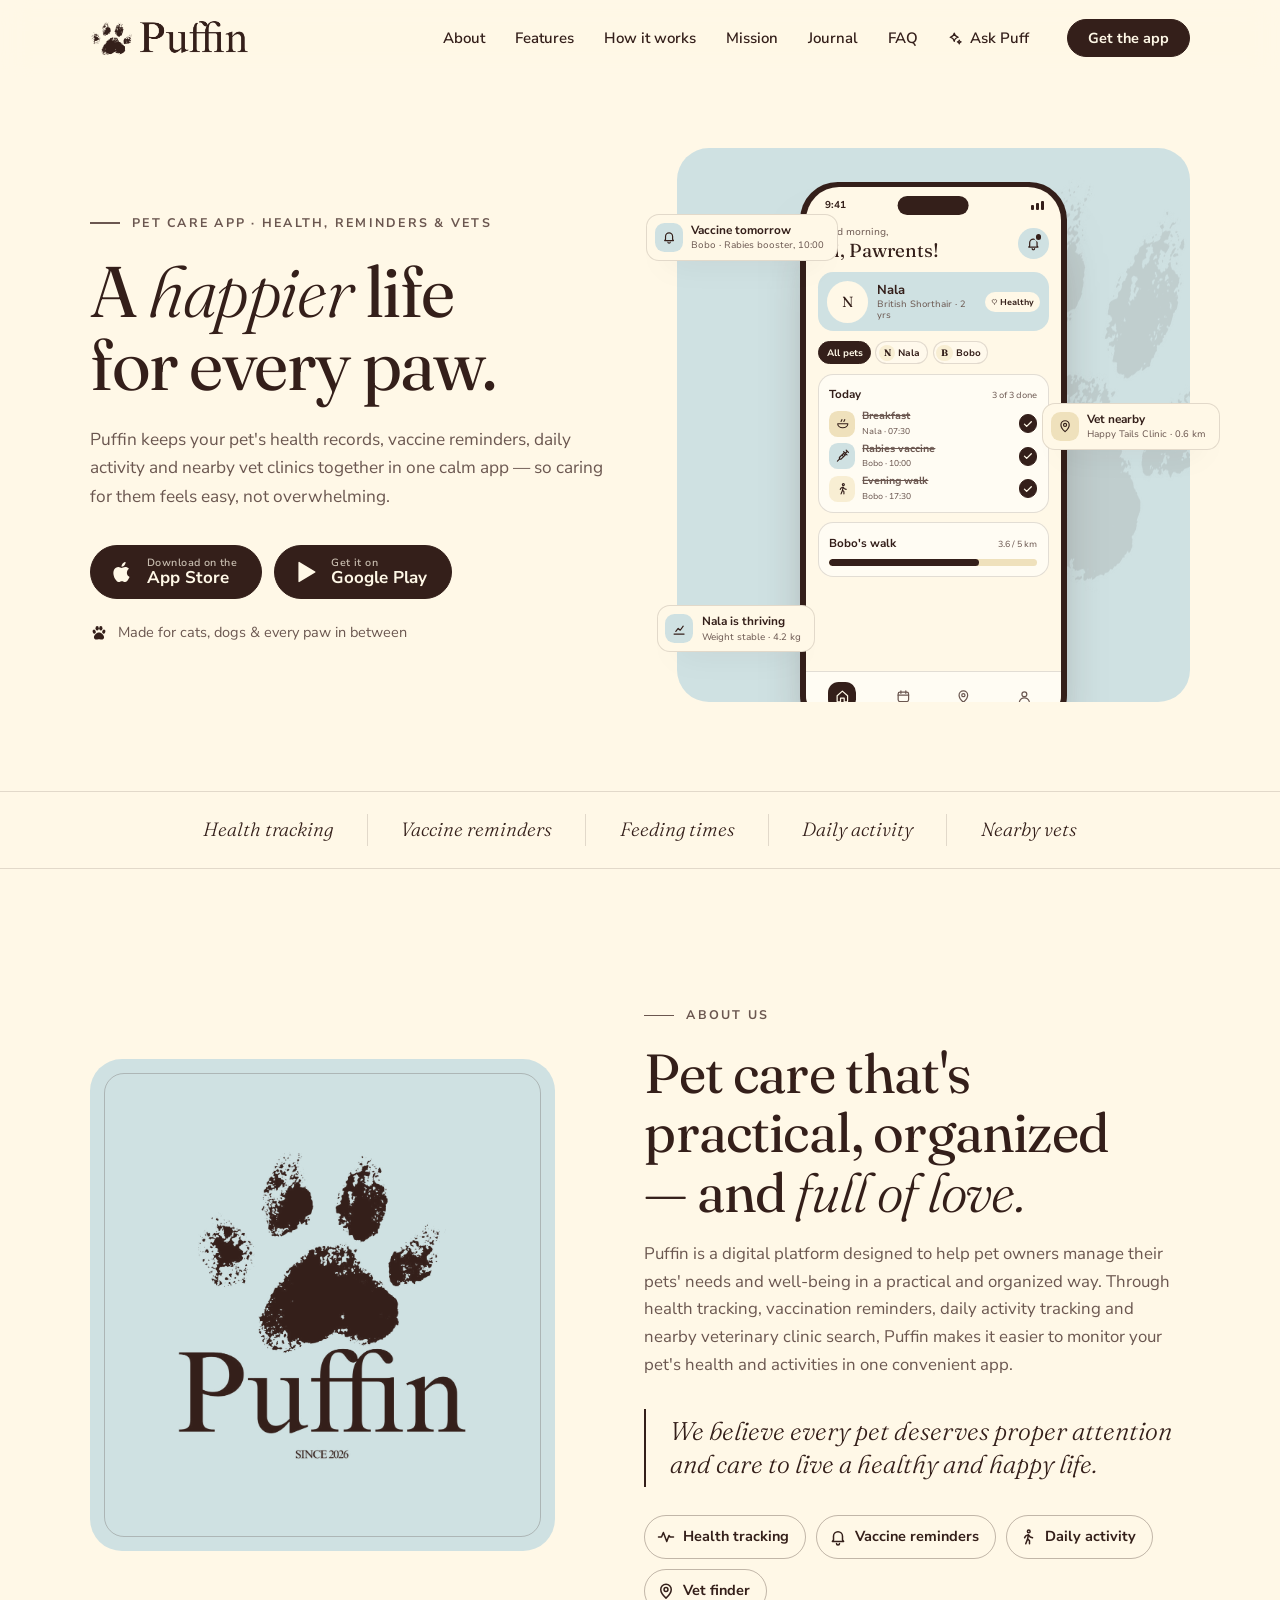
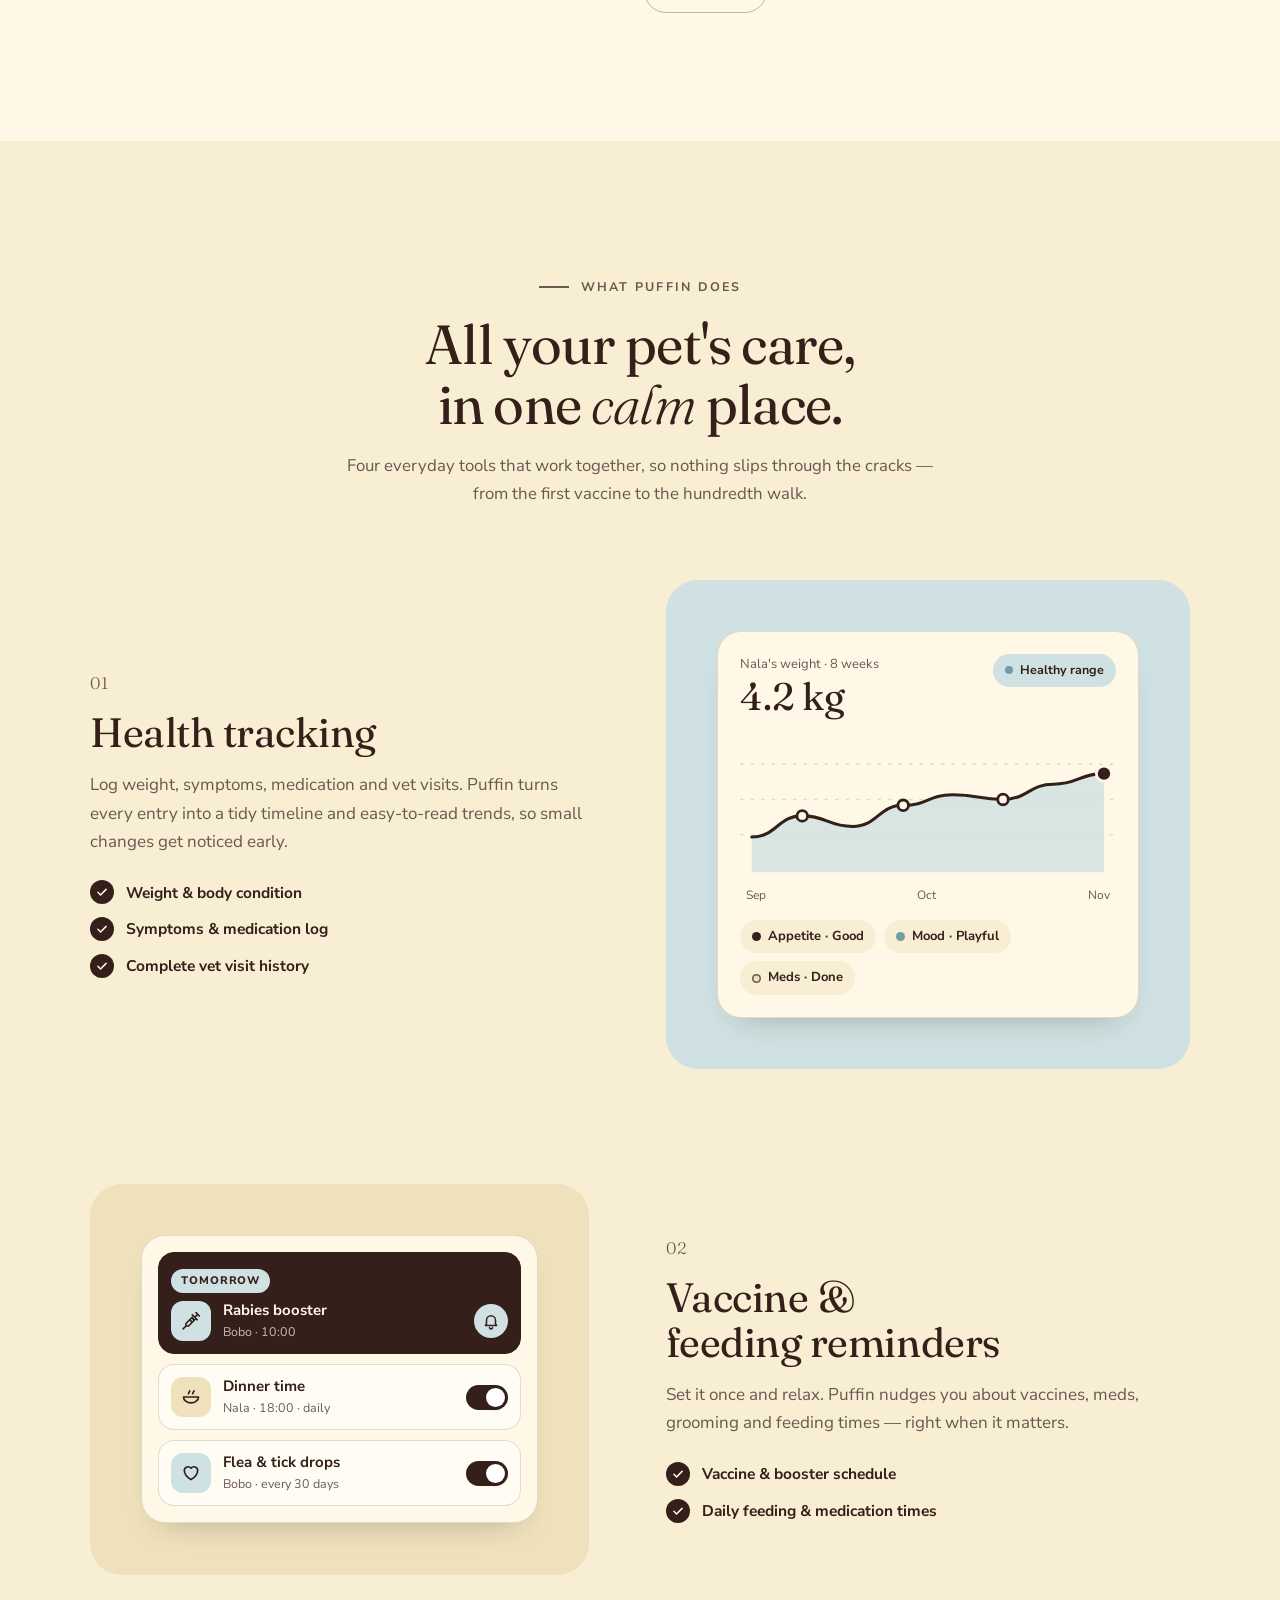
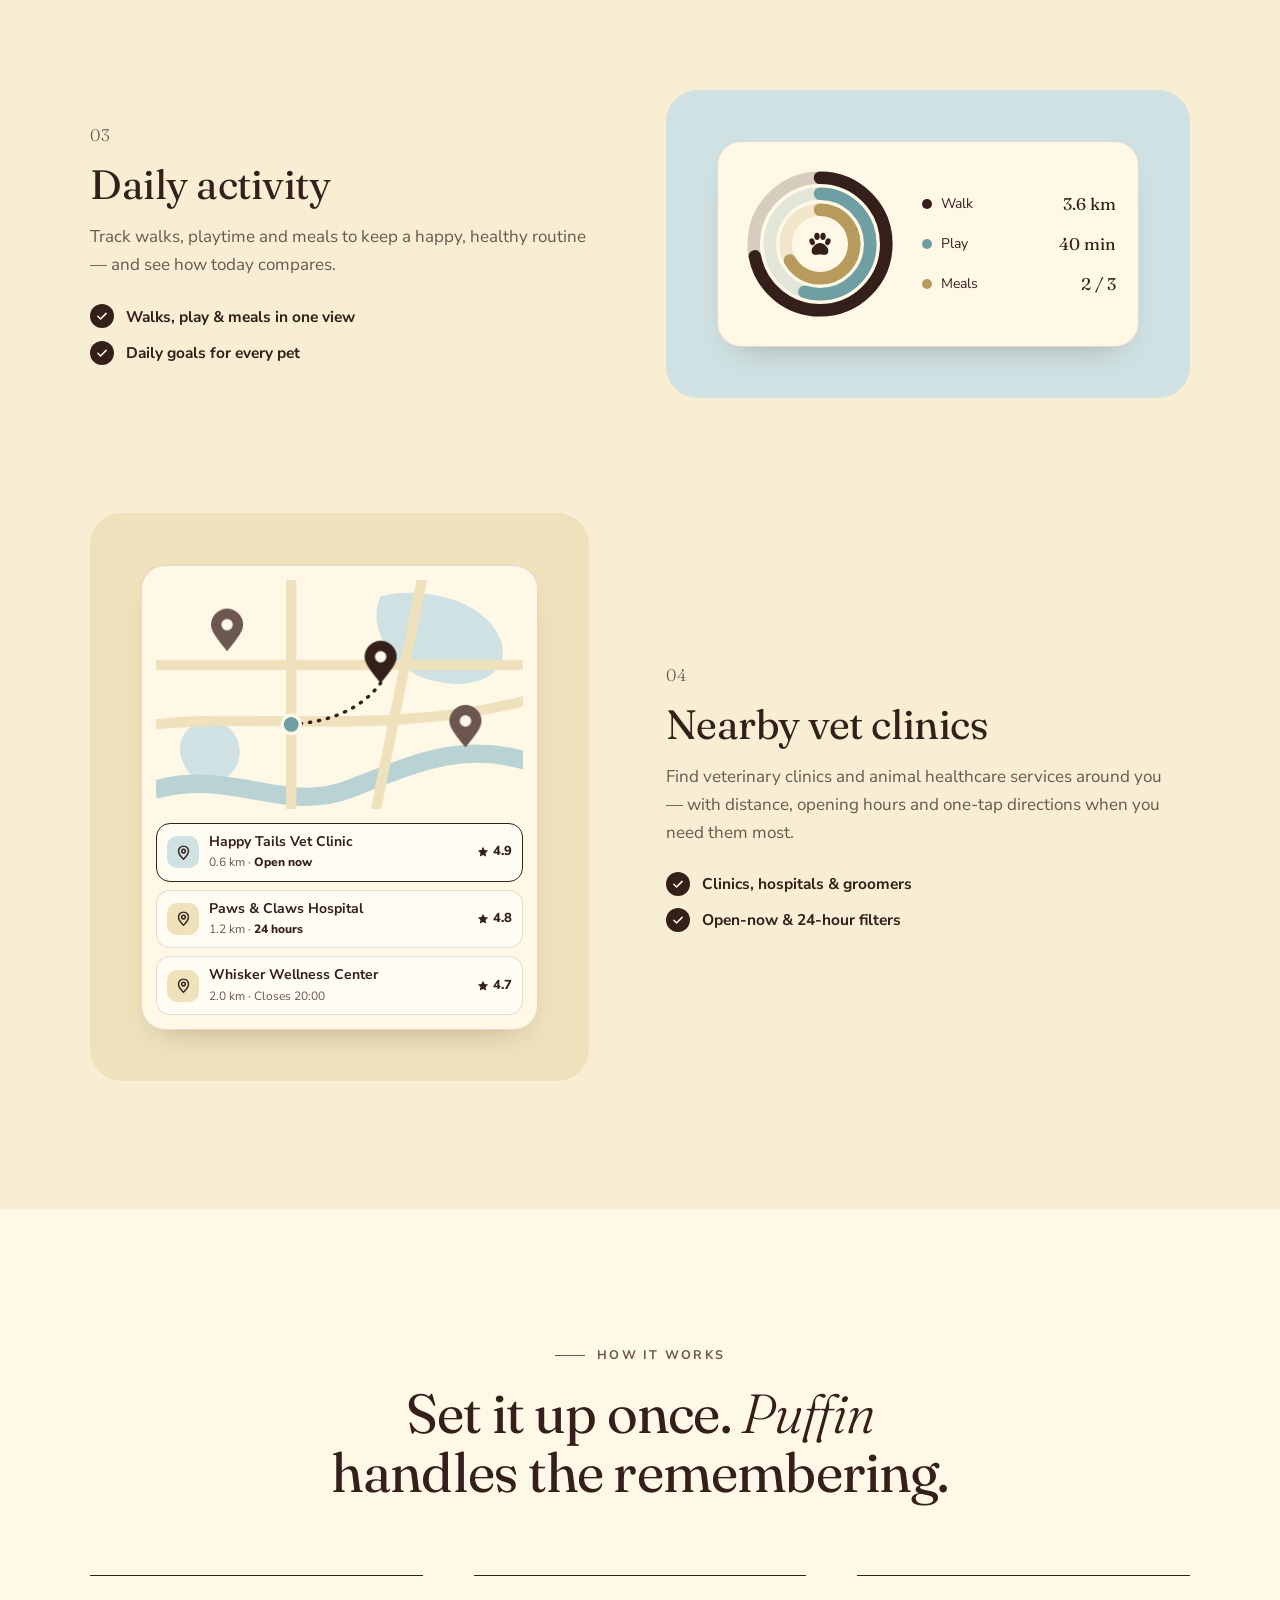
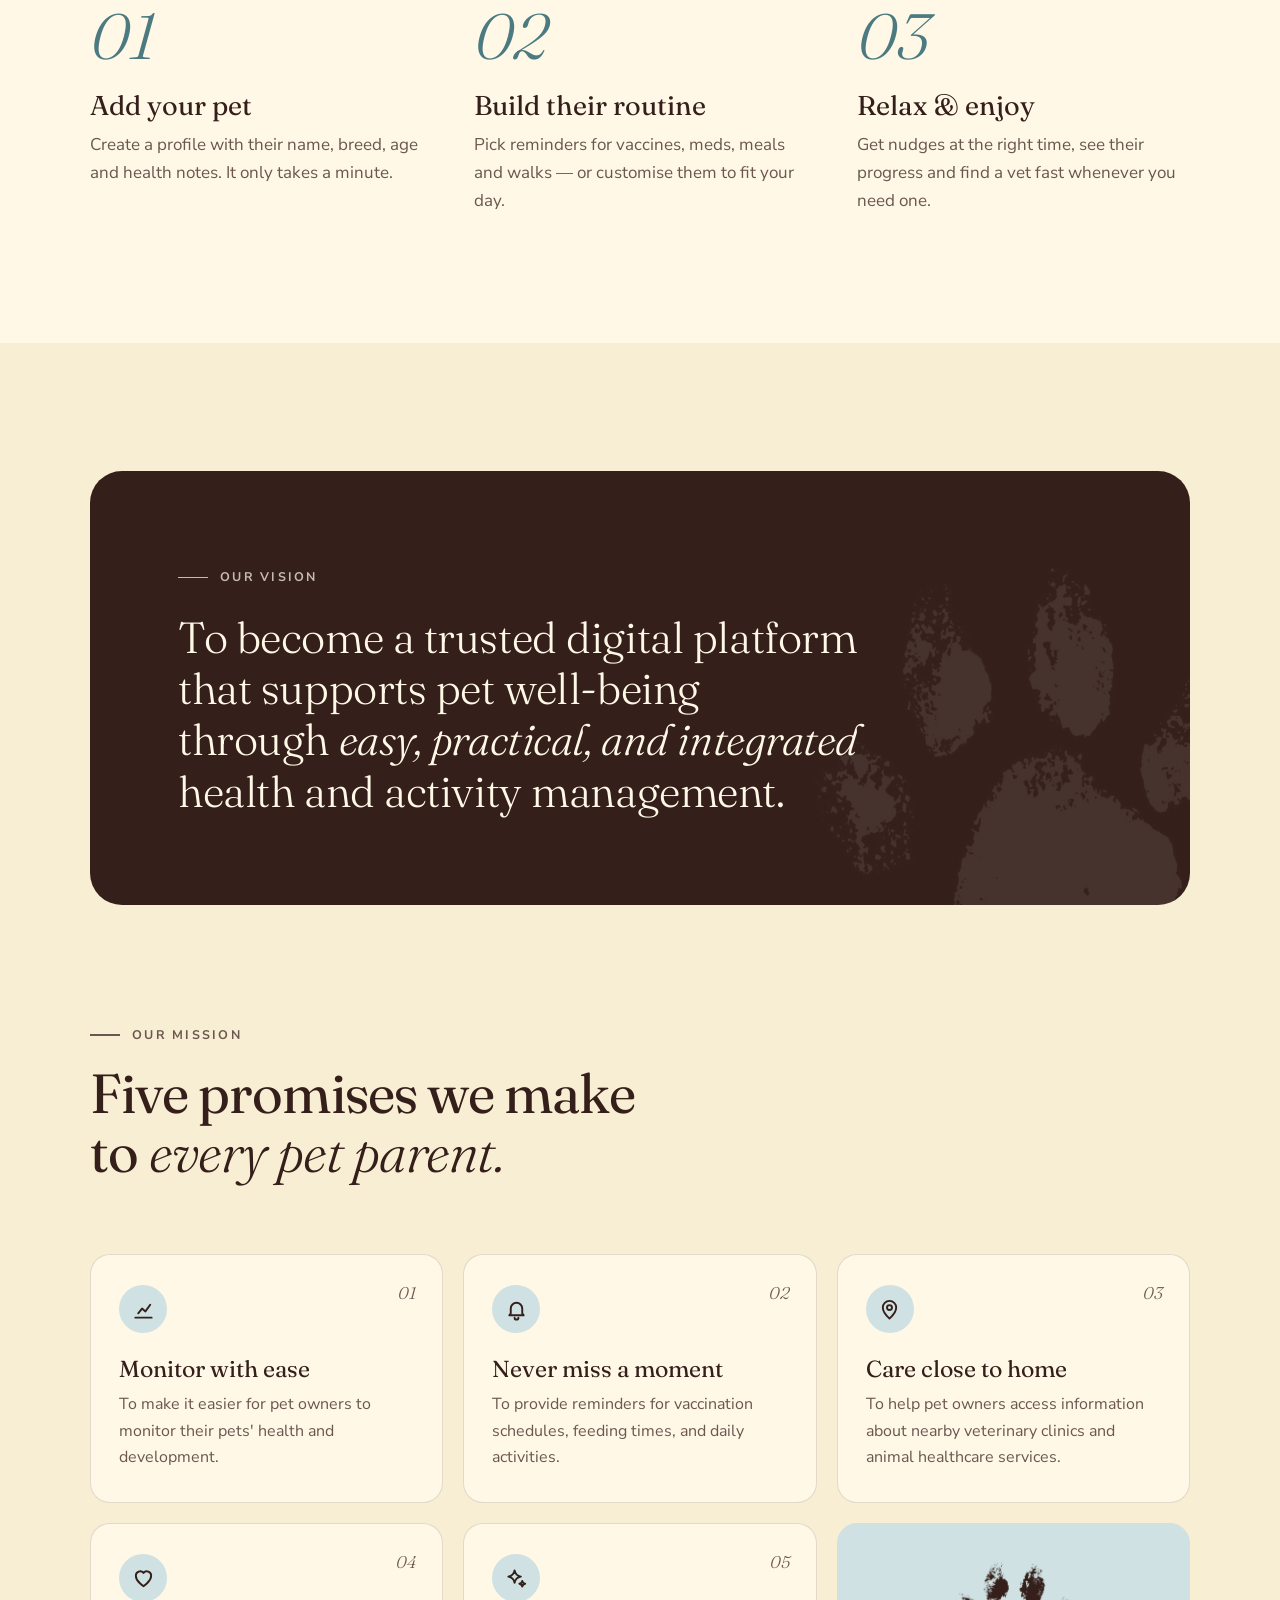
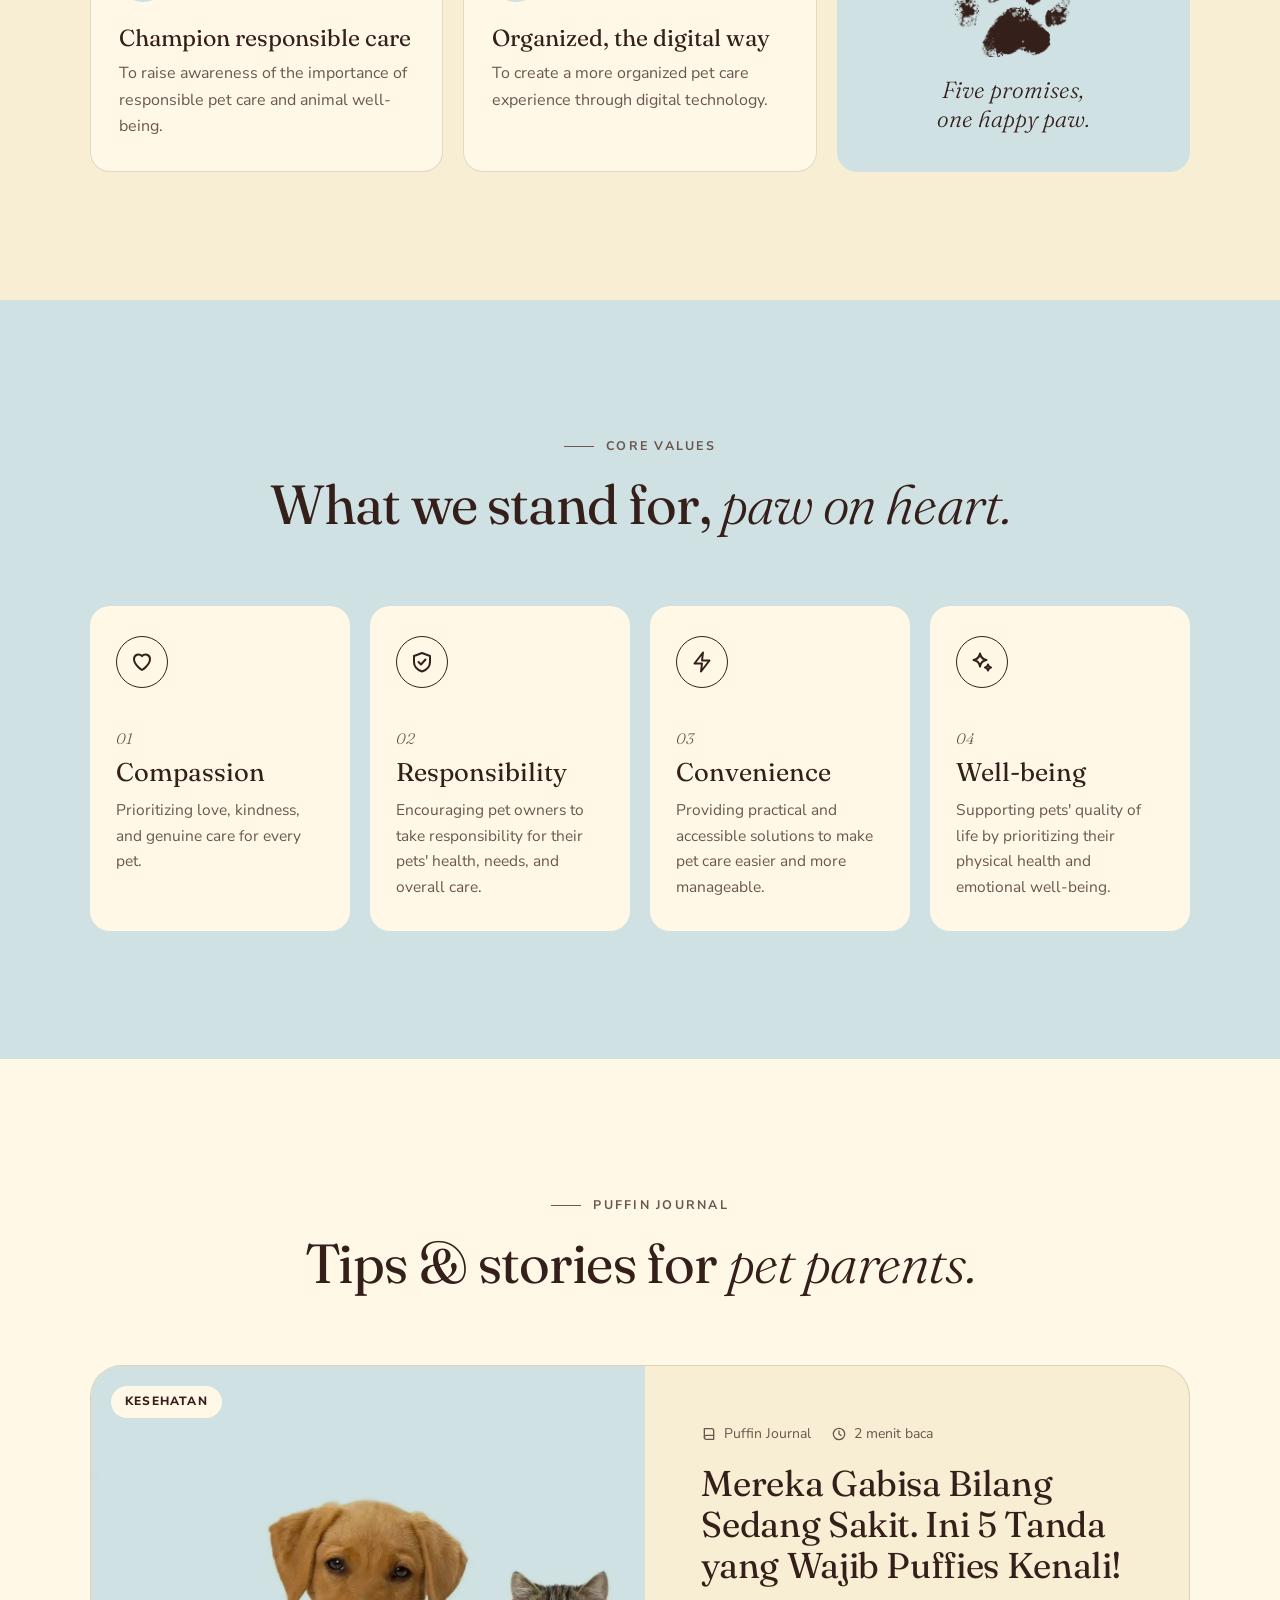
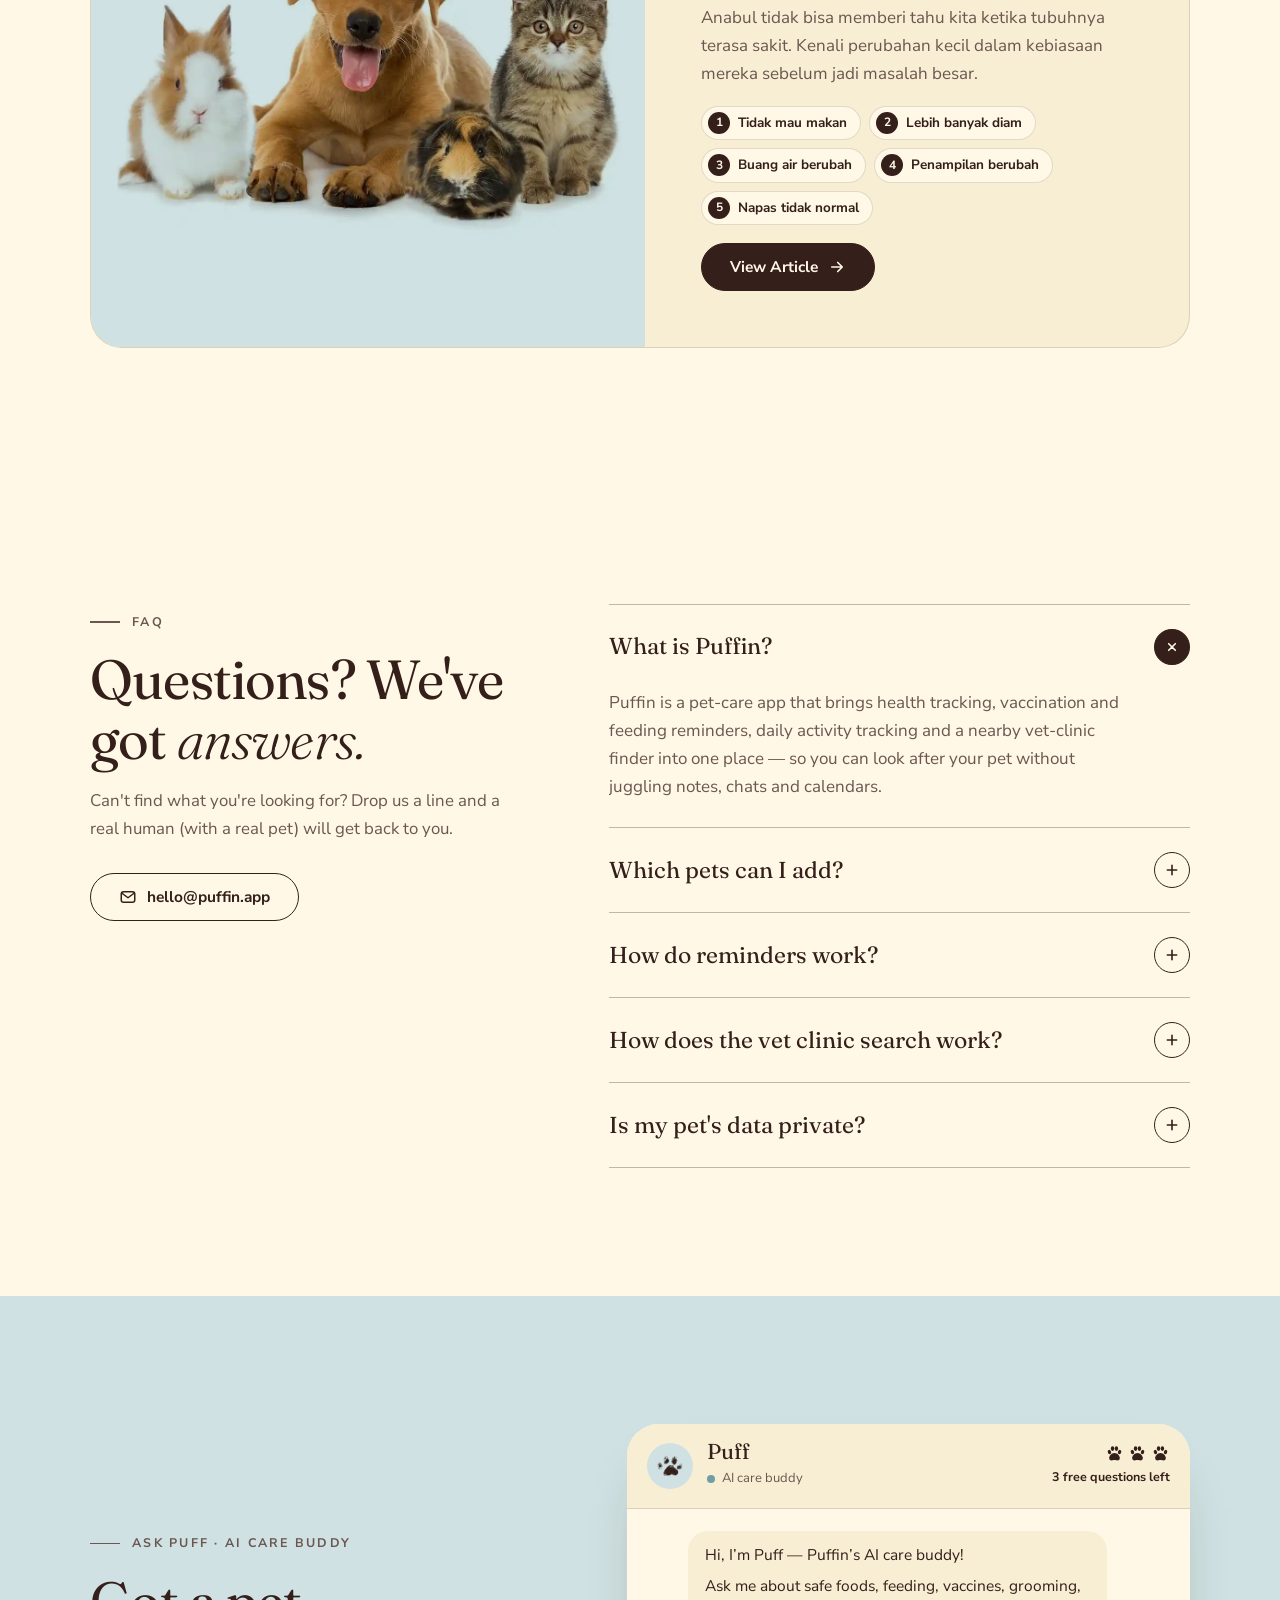
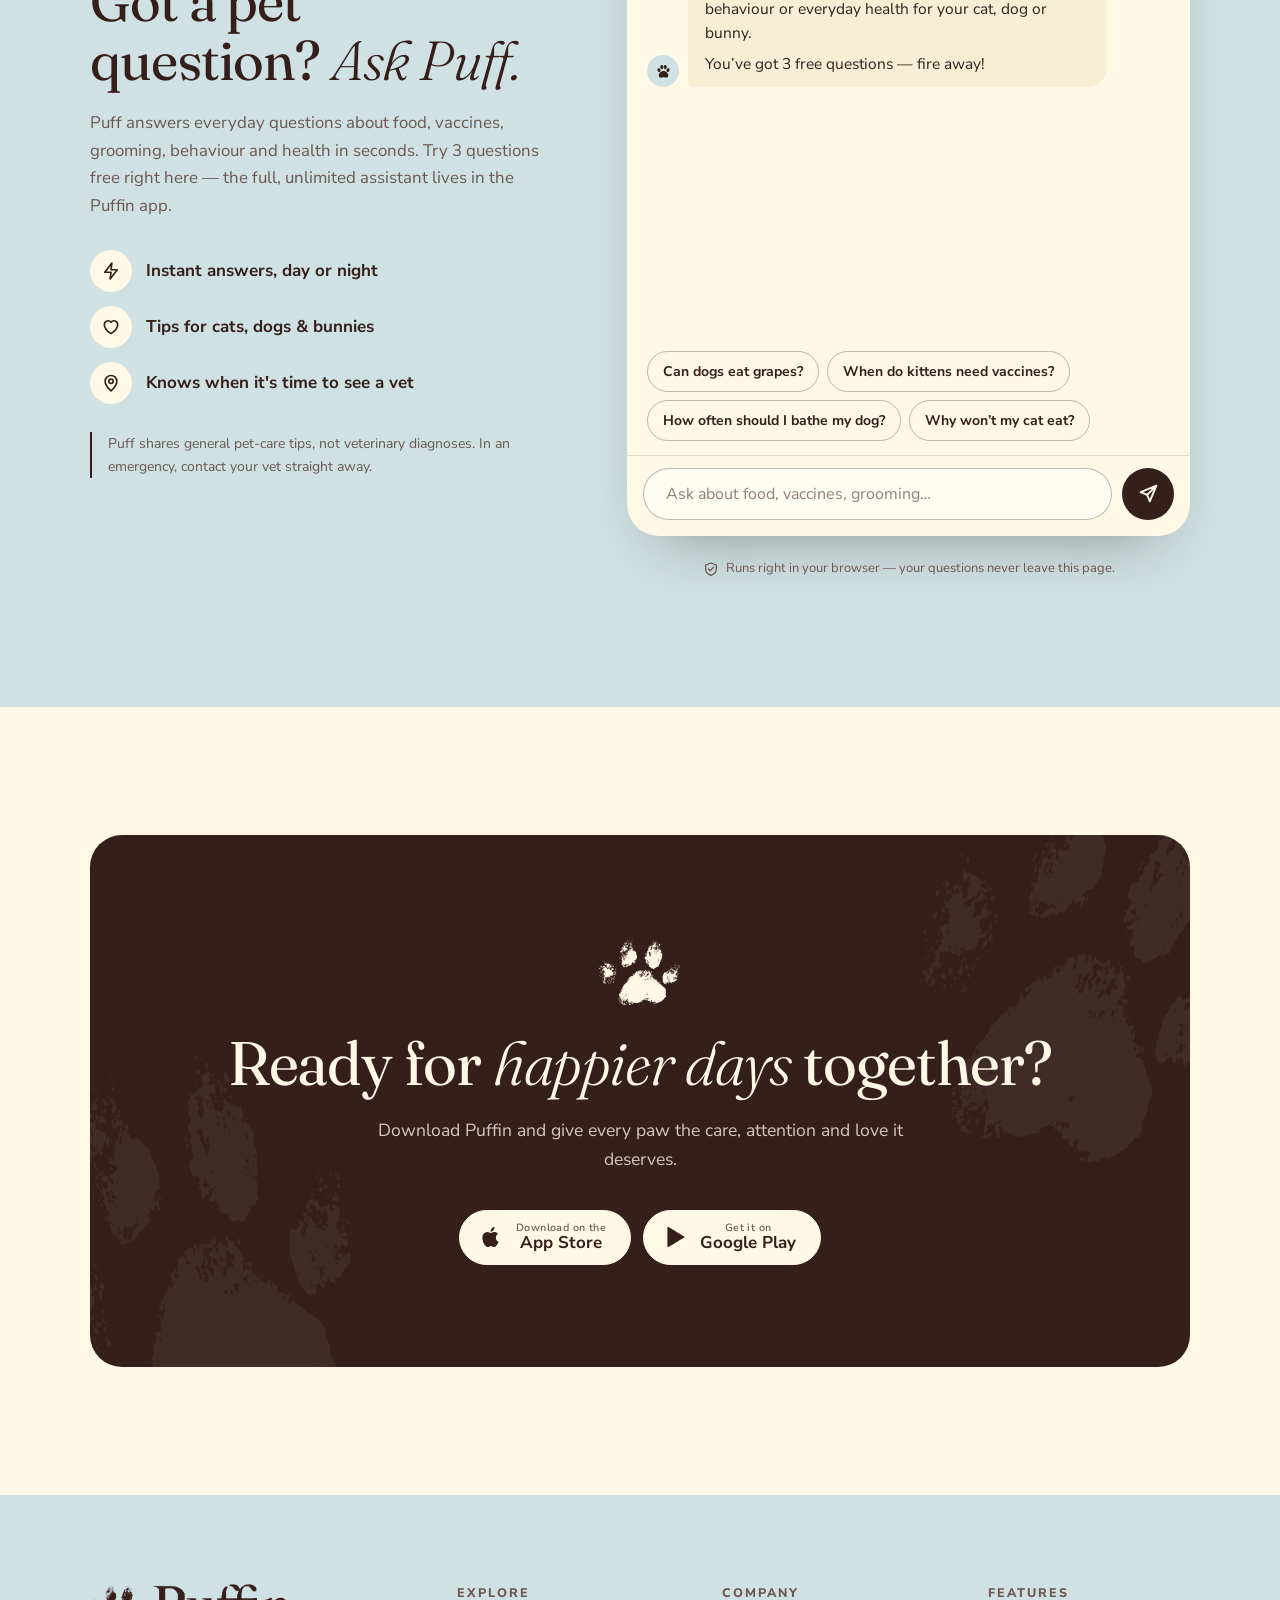
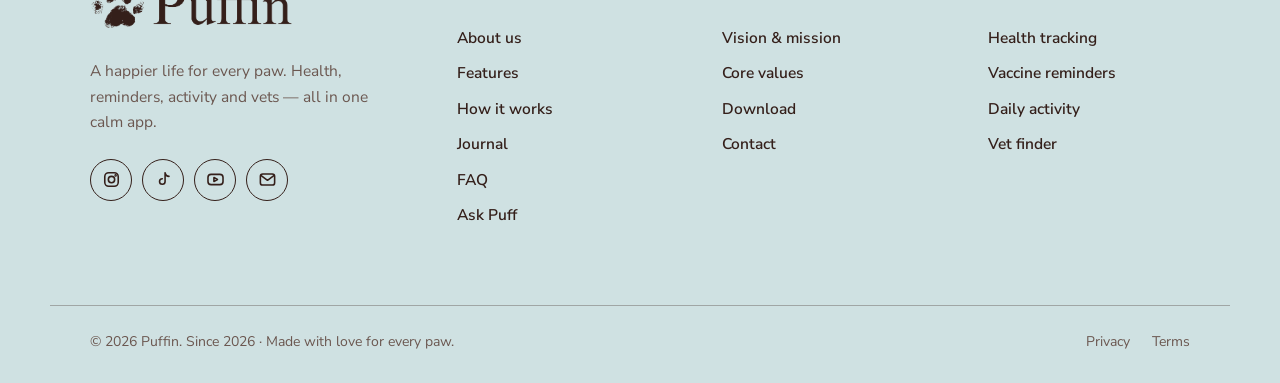
==== commit 35d21948: "v2" ====
--- a/index.html
+++ b/index.html
@@ -4,43 +4,24 @@
   <meta charset="utf-8">
   <meta name="viewport" content="width=device-width, initial-scale=1">
   <title>Puffin — A Happier Life for Every Paw</title>
-  <meta name="description" content="Puffin is a pet-care app for health tracking, vaccination reminders, daily activity and nearby vet clinics — all in one cheerful place.">
-  <meta name="theme-color" content="#FBF1E2">
+  <meta name="description" content="Puffin is a pet-care app for health tracking, vaccination reminders, daily activity and nearby vet clinics — all in one calm place.">
+  <meta name="theme-color" content="#FFF8E7">
   <meta property="og:title" content="Puffin — A Happier Life for Every Paw">
   <meta property="og:description" content="Health tracking, vaccine reminders, daily activity and nearby vets for your pets, in one app.">
+  <meta property="og:image" content="images/logo-full.png">
   <link rel="icon" href="favicon.svg" type="image/svg+xml">
+  <link rel="icon" href="images/favicon.png" type="image/png" sizes="64x64">
+  <link rel="apple-touch-icon" href="images/apple-touch-icon.png">
   <link rel="preconnect" href="https://fonts.googleapis.com">
   <link rel="preconnect" href="https://fonts.gstatic.com" crossorigin>
-  <link href="https://fonts.googleapis.com/css2?family=Caveat:wght@600;700&family=Gluten:wght@500;600;700;800&family=Outfit:wght@400;500;600;700&display=swap" rel="stylesheet">
-  <link rel="stylesheet" href="css/style.css?v=7">
+  <link href="https://fonts.googleapis.com/css2?family=Fraunces:ital,opsz,wght@0,9..144,300;0,9..144,400;1,9..144,300;1,9..144,400&family=Nunito+Sans:wght@400;600;700;800&display=swap" rel="stylesheet">
+  <link rel="stylesheet" href="css/style.css?v=10">
   <script>document.documentElement.classList.add('js')</script>
 </head>
 <body>
 
-<!-- ============ SVG sprite: filters, doodles, icons ============ -->
+<!-- ============ SVG sprite: icons ============ -->
 <svg class="sprite" aria-hidden="true" focusable="false">
-  <defs>
-    <!-- "line boil": makes doodles jitter like hand-drawn animation -->
-    <filter id="boil" x="-10%" y="-10%" width="120%" height="120%">
-      <feTurbulence type="fractalNoise" baseFrequency="0.04" numOctaves="2" seed="2" result="noise">
-        <animate attributeName="seed" values="2;5;8;11" dur="0.64s" calcMode="discrete" repeatCount="indefinite"/>
-      </feTurbulence>
-      <feDisplacementMap in="SourceGraphic" in2="noise" scale="3.2" xChannelSelector="R" yChannelSelector="G"/>
-    </filter>
-    <!-- wobbly checkerboards -->
-    <filter id="wavy" x="-5%" y="-5%" width="110%" height="110%">
-      <feTurbulence type="turbulence" baseFrequency="0.014 0.02" numOctaves="1" seed="7" result="warp"/>
-      <feDisplacementMap in="SourceGraphic" in2="warp" scale="16" xChannelSelector="R" yChannelSelector="G"/>
-    </filter>
-  </defs>
-
-  <!-- Doodles -->
-  <symbol id="d-star" viewBox="0 0 100 100">
-    <path d="M50 6 L56.5 34.3 L78.3 21.7 L66.6 43.1 L95 50 L65.7 56.5 L76.9 76.9 L56.9 66.6 L50 93 L43.5 65.7 L21 79 L33.4 56.9 L6 50 L34.3 43.5 L22.4 22.4 L43.1 33.4 Z" fill="none" stroke="currentColor" stroke-width="4.5" stroke-linejoin="round" stroke-linecap="round"/>
-  </symbol>
-  <symbol id="d-sparkle" viewBox="0 0 24 24">
-    <path d="M12 1C12.9 7.6 16.4 11.1 23 12 16.4 12.9 12.9 16.4 12 23 11.1 16.4 7.6 12.9 1 12 7.6 11.1 11.1 7.6 12 1Z" fill="currentColor"/>
-  </symbol>
   <symbol id="d-paw" viewBox="0 0 64 64">
     <g fill="currentColor">
       <path d="M32 30C42 30 50 40 50 47 50 54 44 56.5 38 55 35.5 54.4 34 54 32 54 30 54 28.5 54.4 26 55 20 56.5 14 54 14 47 14 40 22 30 32 30Z"/>
@@ -49,87 +30,6 @@
       <ellipse cx="38.5" cy="15.5" rx="5.8" ry="8"/>
       <ellipse cx="49" cy="27" rx="5.5" ry="7.5" transform="rotate(22 49 27)"/>
     </g>
-  </symbol>
-  <symbol id="d-heart" viewBox="0 0 100 100">
-    <path d="M50 88C20 68 6 50 6 32 6 18 17 9 29 9 38 9 46 14 50 22 54 14 62 9 71 9 83 9 94 18 94 32 94 50 80 68 50 88Z" fill="currentColor"/>
-  </symbol>
-  <symbol id="d-heart-face" viewBox="0 0 100 100">
-    <path d="M50 88C20 68 6 50 6 32 6 18 17 9 29 9 38 9 46 14 50 22 54 14 62 9 71 9 83 9 94 18 94 32 94 50 80 68 50 88Z" fill="currentColor"/>
-    <g fill="none" stroke-width="4.5" stroke-linecap="round" style="stroke: var(--face, #2E2230)">
-      <path d="M37 36v8M63 36v8"/><path d="M40 54Q50 63 60 54"/>
-    </g>
-  </symbol>
-  <symbol id="d-flower" viewBox="0 0 100 100">
-    <g fill="currentColor">
-      <circle cx="74" cy="50" r="18"/><circle cx="62" cy="70.8" r="18"/><circle cx="38" cy="70.8" r="18"/>
-      <circle cx="26" cy="50" r="18"/><circle cx="38" cy="29.2" r="18"/><circle cx="62" cy="29.2" r="18"/>
-      <circle cx="50" cy="50" r="24"/>
-    </g>
-    <g fill="none" stroke-width="4.5" stroke-linecap="round" style="stroke: var(--face, #FFF9EF)">
-      <path d="M41 44v7M59 44v7"/><path d="M41 58Q50 67 59 58"/>
-    </g>
-  </symbol>
-  <symbol id="d-star-face" viewBox="0 0 100 100">
-    <path d="M50 8 61.5 36.5 92 38.5 68.5 58 76 88 50 71.5 24 88 31.5 58 8 38.5 38.5 36.5Z" fill="currentColor" stroke="currentColor" stroke-width="9" stroke-linejoin="round"/>
-    <g fill="none" stroke-width="4" stroke-linecap="round" style="stroke: var(--face, #2E2230)">
-      <path d="M43 47v6M57 47v6"/><path d="M44 60Q50 66 56 60"/>
-    </g>
-  </symbol>
-  <symbol id="d-shield-face" viewBox="0 0 100 100">
-    <path d="M50 7C62 14 74 17 86 17V48C86 72 70 86 50 94 30 86 14 72 14 48V17C26 17 38 14 50 7Z" fill="currentColor"/>
-    <g fill="none" stroke-width="4.5" stroke-linecap="round" style="stroke: var(--face, #2E2230)">
-      <path d="M38 44v8M62 44v8"/><path d="M40 61Q50 70 60 61"/>
-    </g>
-  </symbol>
-  <symbol id="d-cat" viewBox="0 0 100 100">
-    <path d="M18 46 20 13Q21 8 26 11L42 27Q50 25 58 27L74 11Q79 8 80 13L82 46Q86 84 50 87 14 84 18 46Z" fill="currentColor"/>
-    <g fill="none" stroke-width="4" stroke-linecap="round" stroke-linejoin="round" style="stroke: var(--face, #2E2230)">
-      <path d="M33 52Q38 47 43 52M57 52Q62 47 67 52"/>
-      <path d="M50 62Q46 69 40 66M50 62Q54 69 60 66"/>
-      <path d="M27 62 13 60M28 68 15 72M73 62 87 60M72 68 85 72"/>
-    </g>
-    <path d="M46 58H54L50 63Z" style="fill: var(--face, #2E2230)"/>
-  </symbol>
-  <symbol id="d-dog" viewBox="0 0 100 100">
-    <path d="M50 14C68 14 80 26 80 50 80 74 68 86 50 86 32 86 20 74 20 50 20 26 32 14 50 14Z" fill="currentColor"/>
-    <path d="M32 20Q14 16 9 36 6 55 19 59 25 40 32 20ZM68 20Q86 16 91 36 94 55 81 59 75 40 68 20Z" style="fill: var(--ear, #2E2230)"/>
-    <circle cx="38" cy="47" r="4.5" style="fill: var(--face, #2E2230)"/>
-    <circle cx="62" cy="47" r="4.5" style="fill: var(--face, #2E2230)"/>
-    <ellipse cx="50" cy="64" rx="15" ry="11" style="fill: var(--snout, #FFF9EF)"/>
-    <ellipse cx="50" cy="59" rx="6.5" ry="4.5" fill="#2E2230"/>
-    <path d="M50 63V68M50 68Q45 73 41 69M50 68Q55 73 59 69" fill="none" stroke="#2E2230" stroke-width="3" stroke-linecap="round"/>
-  </symbol>
-  <symbol id="d-flowerkid" viewBox="0 0 100 140">
-    <path d="M36 72Q24 82 17 95M64 72Q76 66 84 54" fill="none" stroke="#2E2230" stroke-width="3.5" stroke-linecap="round"/>
-    <path d="M34 64H66L70 126H56L50 94 44 126H30Z" style="fill: var(--pants, #A9C9EE)"/>
-    <g style="fill: var(--dots, #FFF9EF)">
-      <circle cx="40" cy="78" r="2.2"/><circle cx="58" cy="74" r="2.2"/><circle cx="50" cy="84" r="2.2"/>
-      <circle cx="37" cy="100" r="2.2"/><circle cx="62" cy="98" r="2.2"/><circle cx="36" cy="116" r="2.2"/><circle cx="64" cy="114" r="2.2"/>
-    </g>
-    <path d="M30 126H45Q46 134 38 134H26Q24 128 30 126ZM55 126H70Q76 128 74 134H62Q54 134 55 126Z" fill="#2E2230"/>
-    <g fill="currentColor">
-      <circle cx="67" cy="38" r="13"/><circle cx="58.5" cy="52.7" r="13"/><circle cx="41.5" cy="52.7" r="13"/>
-      <circle cx="33" cy="38" r="13"/><circle cx="41.5" cy="23.3" r="13"/><circle cx="58.5" cy="23.3" r="13"/>
-      <circle cx="50" cy="38" r="17"/>
-    </g>
-    <g fill="none" stroke-width="3" stroke-linecap="round" style="stroke: var(--face, #2E2230)">
-      <path d="M44 34v5M56 34v5"/><path d="M44 43Q50 49 56 43"/>
-    </g>
-  </symbol>
-  <symbol id="d-puffhead" viewBox="0 0 64 64">
-    <g fill="#FFF9EF" stroke="#2E2230" stroke-width="2.6" stroke-linejoin="round">
-      <ellipse cx="22" cy="17" rx="6.5" ry="15" transform="rotate(-12 22 17)"/>
-      <ellipse cx="42" cy="17" rx="6.5" ry="15" transform="rotate(12 42 17)"/>
-    </g>
-    <ellipse cx="22" cy="18.5" rx="2.8" ry="10" transform="rotate(-12 22 18.5)" fill="#F6B6CB"/>
-    <ellipse cx="42" cy="18.5" rx="2.8" ry="10" transform="rotate(12 42 18.5)" fill="#F6B6CB"/>
-    <ellipse cx="32" cy="41" rx="22" ry="19" fill="#FFF9EF" stroke="#2E2230" stroke-width="2.6"/>
-    <ellipse cx="19.5" cy="47" rx="3.4" ry="2.1" fill="#E36888" opacity=".6"/>
-    <ellipse cx="44.5" cy="47" rx="3.4" ry="2.1" fill="#E36888" opacity=".6"/>
-    <circle cx="24" cy="40" r="2.7" fill="#2E2230"/>
-    <circle cx="40" cy="40" r="2.7" fill="#2E2230"/>
-    <path d="M29.2 45Q32 43.2 34.8 45 33.6 47.6 32 47.6 30.4 47.6 29.2 45Z" fill="#E36888"/>
-    <path d="M32 47.6v2.2M32 49.8q-2 2.4-4.4 1M32 49.8q2 2.4 4.4 1" fill="none" stroke="#2E2230" stroke-width="1.8" stroke-linecap="round"/>
   </symbol>
 
   <!-- UI icons (24px, stroked) -->
@@ -144,8 +44,6 @@
   <symbol id="i-cal" viewBox="0 0 24 24" fill="none" stroke="currentColor" stroke-width="2" stroke-linecap="round" stroke-linejoin="round"><rect x="3.5" y="5" width="17" height="15.5" rx="3"/><path d="M3.5 10h17M8 3v4M16 3v4"/></symbol>
   <symbol id="i-user" viewBox="0 0 24 24" fill="none" stroke="currentColor" stroke-width="2" stroke-linecap="round" stroke-linejoin="round"><circle cx="12" cy="8.5" r="4"/><path d="M4 20.5c1.5-4 4.5-6 8-6s6.5 2 8 6"/></symbol>
   <symbol id="i-arrow" viewBox="0 0 24 24" fill="none" stroke="currentColor" stroke-width="2.2" stroke-linecap="round" stroke-linejoin="round"><path d="M5 12h14M13 6l6 6-6 6"/></symbol>
-  <symbol id="i-nav" viewBox="0 0 24 24" fill="none" stroke="currentColor" stroke-width="2" stroke-linecap="round" stroke-linejoin="round"><path d="M3.5 10.5L20.5 3.5l-7 17-2-8z"/></symbol>
-  <symbol id="i-phone" viewBox="0 0 24 24" fill="none" stroke="currentColor" stroke-width="2" stroke-linecap="round" stroke-linejoin="round"><path d="M5 3.5h3.5l2 5L8 10a11 11 0 0 0 6 6l1.5-2.5 5 2V19a2 2 0 0 1-2 2A17 17 0 0 1 3 5.5a2 2 0 0 1 2-2z"/></symbol>
   <symbol id="i-rate" viewBox="0 0 24 24"><path d="M12 3l2.7 5.6 6.1.9-4.4 4.3 1 6.1L12 17l-5.4 2.9 1-6.1-4.4-4.3 6.1-.9z" fill="currentColor"/></symbol>
   <symbol id="i-chart" viewBox="0 0 24 24" fill="none" stroke="currentColor" stroke-width="2" stroke-linecap="round" stroke-linejoin="round"><path d="M3.5 20.5h17M6.5 16l4-5 3.5 3 5-7"/></symbol>
   <symbol id="i-heart" viewBox="0 0 24 24" fill="none" stroke="currentColor" stroke-width="2" stroke-linecap="round" stroke-linejoin="round"><path d="M12 20s-8-5-8-11a4.5 4.5 0 0 1 8-2.8A4.5 4.5 0 0 1 20 9c0 6-8 11-8 11z"/></symbol>
@@ -172,65 +70,25 @@
   <symbol id="i-play" viewBox="0 0 24 24"><path fill="currentColor" d="M5 3.2v17.6c0 .5.5.8.9.5l14.6-8.8c.4-.2.4-.8 0-1L5.9 2.7c-.4-.3-.9 0-.9.5z"/></symbol>
 </svg>
 
-<!-- Puff, the Puffin bunny (cloned by JS into every [data-puffin]) -->
-<template id="tpl-puffin">
-  <svg class="puffin-svg" viewBox="0 0 200 240" aria-hidden="true" focusable="false">
-    <ellipse class="pf-shadow" cx="100" cy="234" rx="56" ry="6"/>
-    <g class="pf-bob">
-      <g class="pf-ear pf-ear-l">
-        <ellipse class="pf-fur" cx="74" cy="46" rx="16" ry="40" transform="rotate(-14 74 46)"/>
-        <ellipse class="pf-ear-in" cx="74" cy="50" rx="7.5" ry="28" transform="rotate(-14 74 50)"/>
-      </g>
-      <g class="pf-ear pf-ear-r">
-        <ellipse class="pf-fur" cx="126" cy="46" rx="16" ry="40" transform="rotate(14 126 46)"/>
-        <ellipse class="pf-ear-in" cx="126" cy="50" rx="7.5" ry="28" transform="rotate(14 126 50)"/>
-      </g>
-      <circle class="pf-fur pf-tail" cx="151" cy="206" r="13"/>
-      <path class="pf-fur" d="M100 138C134 138 152 166 152 192 152 214 130 224 100 224 70 224 48 214 48 192 48 166 66 138 100 138Z"/>
-      <ellipse class="pf-belly" cx="100" cy="198" rx="27" ry="20"/>
-      <g class="pf-foot pf-foot-l"><ellipse class="pf-fur" cx="76" cy="223" rx="22" ry="10"/><path class="pf-toes" d="M68 219v5M76 218v6M84 219v5"/></g>
-      <g class="pf-foot pf-foot-r"><ellipse class="pf-fur" cx="124" cy="223" rx="22" ry="10"/><path class="pf-toes" d="M116 219v5M124 218v6M132 219v5"/></g>
-      <path class="pf-scarf" d="M76 150Q100 162 124 150L100 186Z"/>
-      <circle class="pf-dot" cx="94" cy="163" r="2.4"/><circle class="pf-dot" cx="106" cy="163" r="2.4"/><circle class="pf-dot" cx="100" cy="173" r="2.4"/>
-      <ellipse class="pf-fur" cx="100" cy="110" rx="56" ry="48"/>
-      <path class="pf-line" d="M92 66Q96 54 100 64 104 54 108 66"/>
-      <ellipse class="pf-cheek" cx="68" cy="124" rx="9" ry="5.5"/>
-      <ellipse class="pf-cheek" cx="132" cy="124" rx="9" ry="5.5"/>
-      <g class="pf-eyes">
-        <circle cx="80" cy="106" r="7"/><circle cx="120" cy="106" r="7"/>
-        <circle class="pf-glint" cx="82.5" cy="103.5" r="2.2"/><circle class="pf-glint" cx="122.5" cy="103.5" r="2.2"/>
-      </g>
-      <path class="pf-teeth" d="M95.5 127H104.5V134Q100 136.5 95.5 134Z"/>
-      <path class="pf-nose" d="M93 115Q100 110 107 115 104 121 100 121 96 121 93 115Z"/>
-      <path class="pf-line" d="M100 121V126M100 126Q95 131 89 128M100 126Q105 131 111 128"/>
-      <path class="pf-line pf-whisk" d="M62 117 40 112M62 123 40 127M138 117 160 112M138 123 160 127"/>
-      <path class="pf-fur pf-arm pf-arm-l" d="M72 160C58 162 48 174 50 186 52 194 62 194 66 188 70 180 72 170 72 160Z"/>
-      <path class="pf-fur pf-arm pf-arm-r" d="M128 160C142 162 152 174 150 186 148 194 138 194 134 188 130 180 128 170 128 160Z"/>
-    </g>
-  </svg>
-</template>
-
-<div class="progress" aria-hidden="true"></div>
 <a class="skip" href="#main">Skip to content</a>
 
 <!-- ============ NAV ============ -->
 <header class="nav">
   <div class="nav-inner">
     <a class="logo" href="#top" aria-label="Puffin home">
-      <svg class="logo-mark"><use href="#d-puffhead"/></svg>
-      <span>Puffin</span>
+      <img src="images/logo-lockup.png" alt="Puffin" width="1174" height="266">
     </a>
     <nav class="nav-menu" aria-label="Main">
       <a href="#about">About</a>
       <a href="#features">Features</a>
       <a href="#how">How it works</a>
       <a href="#mission">Mission</a>
-      <a href="#values">Values</a>
+      <a href="#journal">Journal</a>
       <a href="#faq">FAQ</a>
-      <a class="nav-ask" href="#ask"><svg><use href="#d-sparkle"/></svg>Ask Puff</a>
-      <a class="btn btn-ink nav-menu-cta" href="#download">Get the app</a>
+      <a class="nav-ask" href="#ask"><svg><use href="#i-sparkles"/></svg>Ask Puff</a>
+      <a class="btn btn-dark nav-menu-cta" href="#download">Get the app</a>
     </nav>
-    <a class="btn btn-ink btn-sm nav-cta" href="#download">Get the app <svg><use href="#i-arrow"/></svg></a>
+    <a class="btn btn-dark btn-sm nav-cta" href="#download">Get the app</a>
     <button class="nav-toggle" aria-label="Open menu" aria-expanded="false">
       <span></span><span></span><span></span>
     </button>
@@ -241,160 +99,102 @@
 
   <!-- ============ HERO ============ -->
   <section class="hero" id="top">
-    <div class="hero-bg" aria-hidden="true">
-      <span class="blob blob--butter"></span>
-      <span class="blob blob--pink"></span>
-      <span class="blob blob--sky"></span>
-      <svg class="fd fd-1 doodle"><use href="#d-sparkle"/></svg>
-      <svg class="fd fd-2 doodle"><use href="#d-star"/></svg>
-      <svg class="fd fd-3 doodle"><use href="#d-sparkle"/></svg>
-      <svg class="fd fd-4 doodle"><use href="#d-heart"/></svg>
-    </div>
-
     <div class="container hero-grid">
       <div class="hero-copy">
-        <p class="eyebrow"><svg class="spin"><use href="#d-sparkle"/></svg>Pet care app · health, reminders &amp; vets</p>
-        <h1 class="hero-title">
-          <span class="w" style="--i:0">A</span>
-          <span class="w hl" style="--i:1">happier<svg class="hl-line" viewBox="0 0 200 20" preserveAspectRatio="none" aria-hidden="true"><path d="M3 12C20 4 36 4 52 11S86 18 102 11 136 4 152 11 186 17 197 9" pathLength="1"/></svg></span>
-          <span class="w" style="--i:2">life</span>
-          <span class="w" style="--i:3">for</span>
-          <span class="w" style="--i:4">every</span>
-          <span class="w hl-paw" style="--i:5">paw.<svg class="title-paw" aria-hidden="true"><use href="#d-paw"/></svg></span>
-        </h1>
-        <p class="hero-lead">Puffin keeps your pet's health records, vaccine reminders, daily activity and nearby vet clinics together in one cheerful app — so caring for them feels easy, not overwhelming.</p>
+        <p class="label eyebrow">Pet care app · health, reminders &amp; vets</p>
+        <h1 class="hero-title">A <em>happier</em> life for every paw.</h1>
+        <p class="hero-lead">Puffin keeps your pet's health records, vaccine reminders, daily activity and nearby vet clinics together in one calm app — so caring for them feels easy, not overwhelming.</p>
         <div class="hero-actions">
-          <a class="btn-store btn-store--apple" href="#download"><svg><use href="#i-apple"/></svg><span><small>Download on the</small>App Store</span></a>
-          <a class="btn-store btn-store--play" href="#download"><svg><use href="#i-play"/></svg><span><small>Get it on</small>Google Play</span></a>
-        </div>
-        <p class="hero-note">
-          <svg class="note-arrow" viewBox="0 0 100 50" aria-hidden="true"><path d="M8 44C24 40 52 30 70 10M58 9 71 9 72 22"/></svg>
-          Made for cats, dogs &amp; every paw in between
-        </p>
+          <a class="btn-store" href="#download"><svg><use href="#i-apple"/></svg><span><small>Download on the</small>App Store</span></a>
+          <a class="btn-store" href="#download"><svg><use href="#i-play"/></svg><span><small>Get it on</small>Google Play</span></a>
+        </div>
+        <p class="hero-note"><svg><use href="#d-paw"/></svg>Made for cats, dogs &amp; every paw in between</p>
       </div>
 
       <div class="hero-art">
-        <div class="mosaic" aria-hidden="true">
-          <div class="m-tile bg-butter" style="--i:0"><svg class="doodle spin-slow c-cream"><use href="#d-star"/></svg></div>
-          <div class="m-tile t-checker" style="--i:1"><span class="checker"></span></div>
-          <div class="m-tile bg-blush" style="--i:2"><svg class="doodle c-butter" style="--face:#2E2230"><use href="#d-cat"/></svg></div>
-          <div class="m-tile bg-sea" style="--i:3"><span class="m-word">Puffin</span></div>
-          <div class="m-tile bg-tangerine" style="--i:4"></div>
-          <div class="m-tile bg-paper" style="--i:5"><svg class="doodle wiggle c-tangerine"><use href="#d-flower"/></svg></div>
-          <div class="m-tile bg-pink" style="--i:6"><svg class="doodle c-cherry"><use href="#d-paw"/></svg></div>
-          <div class="m-tile bg-butter" style="--i:7"></div>
-          <div class="m-tile bg-olive" style="--i:8"><svg class="doodle c-cream" style="--ear:#F08C21;--snout:#F2D88F"><use href="#d-dog"/></svg></div>
-        </div>
-
-        <!-- Phone mockup -->
-        <div class="phone" aria-hidden="true">
-          <div class="screen">
-            <span class="island"></span>
-            <div class="status"><b>9:41</b><span class="status-ico"><i></i><i></i><i></i></span></div>
-            <div class="app-head">
-              <div><small>Good morning,</small><strong>Hi, Pawrents!</strong></div>
-              <span class="app-bell"><svg><use href="#i-bell"/></svg><i></i></span>
-            </div>
-            <div class="app-pet">
-              <span class="av av--lg bg-butter"><svg style="--face:#2E2230" class="c-blush"><use href="#d-cat"/></svg></span>
-              <div><b>Nala</b><small>British Shorthair · 2 yrs</small></div>
-              <span class="app-badge"><svg><use href="#i-heart"/></svg>Healthy</span>
-            </div>
-            <div class="app-chips">
-              <span class="chip is-on">All pets</span>
-              <span class="chip"><span class="av bg-blush"><svg class="c-butter"><use href="#d-cat"/></svg></span>Nala</span>
-              <span class="chip"><span class="av bg-sea"><svg class="c-cream" style="--ear:#F08C21"><use href="#d-dog"/></svg></span>Bobo</span>
-            </div>
-            <div class="app-card">
-              <div class="app-card-head"><b>Today</b><span class="task-count">1 of 3 done</span></div>
-              <ul class="tasks">
-                <li class="task is-done"><span class="t-ico bg-butter"><svg><use href="#i-bowl"/></svg></span><span class="t-txt"><b>Breakfast</b><small>Nala · 07:30</small></span><span class="t-check"><svg><use href="#i-check"/></svg></span></li>
-                <li class="task"><span class="t-ico bg-sky"><svg><use href="#i-syringe"/></svg></span><span class="t-txt"><b>Rabies vaccine</b><small>Bobo · 10:00</small></span><span class="t-check"><svg><use href="#i-check"/></svg></span></li>
-                <li class="task"><span class="t-ico bg-pink"><svg><use href="#i-walk"/></svg></span><span class="t-txt"><b>Evening walk</b><small>Bobo · 17:30</small></span><span class="t-check"><svg><use href="#i-check"/></svg></span></li>
-              </ul>
-            </div>
-            <div class="app-card app-walk">
-              <div class="app-card-head"><b>Bobo's walk</b><span>3.6 / 5 km</span></div>
-              <div class="bar"><i></i></div>
-            </div>
-            <nav class="app-tabs">
-              <span class="is-on"><svg><use href="#i-home"/></svg></span>
-              <span><svg><use href="#i-cal"/></svg></span>
-              <span><svg><use href="#i-pin"/></svg></span>
-              <span><svg><use href="#i-user"/></svg></span>
-            </nav>
+        <div class="hero-panel">
+          <img class="hero-watermark" src="images/logo-mark.png" alt="" aria-hidden="true" width="499" height="400">
+
+          <!-- Phone mockup -->
+          <div class="phone" aria-hidden="true">
+            <div class="screen">
+              <span class="island"></span>
+              <div class="status"><b>9:41</b><span class="status-ico"><i></i><i></i><i></i></span></div>
+              <div class="app-head">
+                <div><small>Good morning,</small><strong>Hi, Pawrents!</strong></div>
+                <span class="app-bell"><svg><use href="#i-bell"/></svg><i></i></span>
+              </div>
+              <div class="app-pet">
+                <span class="av av--lg">N</span>
+                <div><b>Nala</b><small>British Shorthair · 2 yrs</small></div>
+                <span class="app-badge"><svg><use href="#i-heart"/></svg>Healthy</span>
+              </div>
+              <div class="app-chips">
+                <span class="chip is-on">All pets</span>
+                <span class="chip"><span class="av">N</span>Nala</span>
+                <span class="chip"><span class="av">B</span>Bobo</span>
+              </div>
+              <div class="app-card">
+                <div class="app-card-head"><b>Today</b><span class="task-count">1 of 3 done</span></div>
+                <ul class="tasks">
+                  <li class="task is-done"><span class="t-ico bg-tan"><svg><use href="#i-bowl"/></svg></span><span class="t-txt"><b>Breakfast</b><small>Nala · 07:30</small></span><span class="t-check"><svg><use href="#i-check"/></svg></span></li>
+                  <li class="task"><span class="t-ico bg-sky"><svg><use href="#i-syringe"/></svg></span><span class="t-txt"><b>Rabies vaccine</b><small>Bobo · 10:00</small></span><span class="t-check"><svg><use href="#i-check"/></svg></span></li>
+                  <li class="task"><span class="t-ico bg-cream-2"><svg><use href="#i-walk"/></svg></span><span class="t-txt"><b>Evening walk</b><small>Bobo · 17:30</small></span><span class="t-check"><svg><use href="#i-check"/></svg></span></li>
+                </ul>
+              </div>
+              <div class="app-card">
+                <div class="app-card-head"><b>Bobo's walk</b><span>3.6 / 5 km</span></div>
+                <div class="bar"><i></i></div>
+              </div>
+              <nav class="app-tabs">
+                <span class="is-on"><svg><use href="#i-home"/></svg></span>
+                <span><svg><use href="#i-cal"/></svg></span>
+                <span><svg><use href="#i-pin"/></svg></span>
+                <span><svg><use href="#i-user"/></svg></span>
+              </nav>
+            </div>
           </div>
         </div>
 
         <div class="toast toast--1" aria-hidden="true">
-          <span class="toast-ico bg-blush"><svg><use href="#i-bell"/></svg></span>
+          <span class="toast-ico bg-sky"><svg><use href="#i-bell"/></svg></span>
           <span class="toast-txt"><b>Vaccine tomorrow</b><small>Bobo · Rabies booster, 10:00</small></span>
         </div>
         <div class="toast toast--2" aria-hidden="true">
-          <span class="toast-ico bg-sea"><svg><use href="#i-pin"/></svg></span>
+          <span class="toast-ico bg-tan"><svg><use href="#i-pin"/></svg></span>
           <span class="toast-txt"><b>Vet nearby</b><small>Happy Tails Clinic · 0.6 km</small></span>
         </div>
         <div class="toast toast--3" aria-hidden="true">
-          <span class="toast-ico bg-butter"><svg><use href="#i-chart"/></svg></span>
+          <span class="toast-ico bg-sky"><svg><use href="#i-chart"/></svg></span>
           <span class="toast-txt"><b>Nala is thriving</b><small>Weight stable · 4.2 kg</small></span>
         </div>
-        <button class="mascot hero-mascot is-waving" data-puffin aria-label="Say hi to Puff, the Puffin bunny"></button>
-      </div>
-    </div>
-  </section>
-
-  <!-- ============ MARQUEE BANDS ============ -->
-  <div class="bands" aria-hidden="true">
-    <div class="band band--b">
-      <div class="band-track" data-loop>
-        <span>Compassion</span><svg><use href="#d-heart"/></svg>
-        <span>Responsibility</span><svg><use href="#d-heart"/></svg>
-        <span>Convenience</span><svg><use href="#d-heart"/></svg>
-        <span>Well-being</span><svg><use href="#d-heart"/></svg>
-        <span>Compassion</span><svg><use href="#d-heart"/></svg>
-        <span>Responsibility</span><svg><use href="#d-heart"/></svg>
-        <span>Convenience</span><svg><use href="#d-heart"/></svg>
-        <span>Well-being</span><svg><use href="#d-heart"/></svg>
-      </div>
-    </div>
-    <div class="band band--a">
-      <div class="band-track" data-loop>
-        <span>Health tracking</span><svg><use href="#d-sparkle"/></svg>
-        <span>Vaccine reminders</span><svg><use href="#d-sparkle"/></svg>
-        <span>Feeding times</span><svg><use href="#d-sparkle"/></svg>
-        <span>Daily activity</span><svg><use href="#d-sparkle"/></svg>
-        <span>Nearby vets</span><svg><use href="#d-sparkle"/></svg>
-        <span>Happy paws</span><svg><use href="#d-sparkle"/></svg>
-      </div>
-    </div>
+      </div>
+    </div>
+  </section>
+
+  <!-- ============ FEATURE STRIP ============ -->
+  <div class="strip" aria-label="What Puffin covers">
+    <ul class="container strip-inner">
+      <li>Health tracking</li>
+      <li>Vaccine reminders</li>
+      <li>Feeding times</li>
+      <li>Daily activity</li>
+      <li>Nearby vets</li>
+    </ul>
   </div>
 
   <!-- ============ ABOUT ============ -->
   <section class="section about" id="about">
     <div class="container about-grid">
-      <div class="about-collage">
-        <div class="ac-tile ac-1 bg-butter" data-reveal="pop">
-          <span class="mascot mascot--still" data-puffin></span>
-        </div>
-        <div class="ac-tile ac-2 bg-blush" data-reveal="pop" style="--d:120ms">
-          <svg class="doodle c-butter"><use href="#d-cat"/></svg>
-        </div>
-        <div class="ac-tile ac-3 bg-sea" data-reveal="pop" style="--d:240ms">
-          <svg class="doodle c-cream" style="--ear:#E36888;--snout:#F2D88F"><use href="#d-dog"/></svg>
-        </div>
-        <div class="ac-tile ac-4 bg-tangerine" data-reveal="pop" style="--d:360ms">
-          <strong>4-in-1</strong>
-          <span>care tools, one happy app</span>
-          <svg class="ac-spark spin-slow"><use href="#d-sparkle"/></svg>
-        </div>
+      <div class="about-visual" data-reveal>
+        <img src="images/logo-full.png" alt="Puffin — since 2026" width="800" height="859" loading="lazy">
       </div>
 
       <div class="about-copy">
-        <p class="label" data-reveal><svg><use href="#d-paw"/></svg>About us</p>
-        <h2 class="h2" data-reveal style="--d:80ms">Pet care that's practical, organized — and <span class="c-blush">full of love.</span></h2>
+        <p class="label" data-reveal>About us</p>
+        <h2 class="h2" data-reveal style="--d:80ms">Pet care that's practical, organized — and <em>full of love.</em></h2>
         <p class="lead" data-reveal style="--d:160ms">Puffin is a digital platform designed to help pet owners manage their pets' needs and well-being in a practical and organized way. Through health tracking, vaccination reminders, daily activity tracking and nearby veterinary clinic search, Puffin makes it easier to monitor your pet's health and activities in one convenient app.</p>
         <blockquote class="belief" data-reveal style="--d:240ms">
-          <svg class="belief-mark" viewBox="0 0 40 30" aria-hidden="true"><path d="M4 26c0-10 4-18 12-22M22 26c0-10 4-18 12-22"/></svg>
           <p>We believe every pet deserves proper attention and care to live a healthy and happy life.</p>
         </blockquote>
         <ul class="pill-row" data-reveal style="--d:320ms">
@@ -411,24 +211,24 @@
   <section class="section features" id="features">
     <div class="container">
       <div class="section-head center">
-        <p class="label" data-reveal><svg><use href="#d-paw"/></svg>What Puffin does</p>
-        <h2 class="h2" data-reveal style="--d:80ms">All your pet's care, in one <span class="c-sea">cozy</span> place.</h2>
+        <p class="label" data-reveal>What Puffin does</p>
+        <h2 class="h2" data-reveal style="--d:80ms">All your pet's care, in one <em>calm</em> place.</h2>
         <p class="lead" data-reveal style="--d:160ms">Four everyday tools that work together, so nothing slips through the cracks — from the first vaccine to the hundredth walk.</p>
       </div>
 
-      <div class="bento">
-        <!-- Health tracking -->
-        <article class="bento-tile tile-wide bg-butter" data-reveal>
-          <div class="tile-copy">
-            <span class="tile-ico"><svg><use href="#i-pulse"/></svg></span>
-            <h3>Health tracking</h3>
-            <p>Log weight, symptoms, medication and vet visits. Puffin turns every entry into a tidy timeline and easy-to-read trends, so small changes get noticed early.</p>
-            <ul class="ticks">
-              <li><svg><use href="#i-check"/></svg>Weight &amp; body condition</li>
-              <li><svg><use href="#i-check"/></svg>Symptoms &amp; medication log</li>
-              <li><svg><use href="#i-check"/></svg>Complete vet visit history</li>
-            </ul>
-          </div>
+      <!-- Health tracking -->
+      <article class="feature">
+        <div class="feature-copy" data-reveal>
+          <span class="feature-num">01</span>
+          <h3>Health tracking</h3>
+          <p>Log weight, symptoms, medication and vet visits. Puffin turns every entry into a tidy timeline and easy-to-read trends, so small changes get noticed early.</p>
+          <ul class="ticks">
+            <li><svg><use href="#i-check"/></svg>Weight &amp; body condition</li>
+            <li><svg><use href="#i-check"/></svg>Symptoms &amp; medication log</li>
+            <li><svg><use href="#i-check"/></svg>Complete vet visit history</li>
+          </ul>
+        </div>
+        <div class="panel bg-sky" data-reveal style="--d:120ms">
           <div class="mock mock-chart">
             <div class="mock-head">
               <div><small>Nala's weight · 8 weeks</small><strong><span data-count="4.2" data-decimals="1">0.0</span> kg</strong></div>
@@ -445,21 +245,26 @@
             </svg>
             <div class="chart-x"><span>Sep</span><span>Oct</span><span>Nov</span></div>
             <div class="log-chips">
-              <span><i class="bg-olive"></i>Appetite · Good</span>
-              <span><i class="bg-blush"></i>Mood · Playful</span>
-              <span><i class="bg-sea"></i>Meds · Done</span>
+              <span><i class="d-1"></i>Appetite · Good</span>
+              <span><i class="d-2"></i>Mood · Playful</span>
+              <span><i class="d-3"></i>Meds · Done</span>
             </div>
           </div>
-          <svg class="tile-deco doodle spin-slow c-cream" aria-hidden="true"><use href="#d-star"/></svg>
-        </article>
-
-        <!-- Reminders -->
-        <article class="bento-tile tile-narrow bg-blush" data-reveal style="--d:120ms">
-          <div class="tile-copy">
-            <span class="tile-ico"><svg><use href="#i-bell"/></svg></span>
-            <h3>Vaccine &amp; feeding reminders</h3>
-            <p>Set it once and relax. Puffin nudges you about vaccines, meds, grooming and feeding times — right when it matters.</p>
-          </div>
+        </div>
+      </article>
+
+      <!-- Reminders -->
+      <article class="feature feature--flip">
+        <div class="feature-copy" data-reveal>
+          <span class="feature-num">02</span>
+          <h3>Vaccine &amp; feeding reminders</h3>
+          <p>Set it once and relax. Puffin nudges you about vaccines, meds, grooming and feeding times — right when it matters.</p>
+          <ul class="ticks">
+            <li><svg><use href="#i-check"/></svg>Vaccine &amp; booster schedule</li>
+            <li><svg><use href="#i-check"/></svg>Daily feeding &amp; medication times</li>
+          </ul>
+        </div>
+        <div class="panel bg-tan" data-reveal style="--d:120ms">
           <div class="mock mock-remind">
             <div class="remind remind--next">
               <span class="remind-tag">Tomorrow</span>
@@ -471,95 +276,103 @@
             </div>
             <div class="remind">
               <div class="remind-row">
-                <span class="r-ico bg-butter"><svg><use href="#i-bowl"/></svg></span>
+                <span class="r-ico bg-tan"><svg><use href="#i-bowl"/></svg></span>
                 <span class="r-txt"><b>Dinner time</b><small>Nala · 18:00 · daily</small></span>
                 <span class="switch" style="--d:500ms"></span>
               </div>
             </div>
             <div class="remind">
               <div class="remind-row">
-                <span class="r-ico bg-pink"><svg><use href="#i-heart"/></svg></span>
+                <span class="r-ico bg-sky"><svg><use href="#i-heart"/></svg></span>
                 <span class="r-txt"><b>Flea &amp; tick drops</b><small>Bobo · every 30 days</small></span>
                 <span class="switch" style="--d:800ms"></span>
               </div>
             </div>
           </div>
-        </article>
-
-        <!-- Activity -->
-        <article class="bento-tile tile-narrow bg-sea" data-reveal>
-          <div class="tile-copy">
-            <span class="tile-ico"><svg><use href="#i-walk"/></svg></span>
-            <h3>Daily activity</h3>
-            <p>Track walks, playtime and meals to keep a happy, healthy routine — and see how today compares.</p>
-          </div>
+        </div>
+      </article>
+
+      <!-- Activity -->
+      <article class="feature">
+        <div class="feature-copy" data-reveal>
+          <span class="feature-num">03</span>
+          <h3>Daily activity</h3>
+          <p>Track walks, playtime and meals to keep a happy, healthy routine — and see how today compares.</p>
+          <ul class="ticks">
+            <li><svg><use href="#i-check"/></svg>Walks, play &amp; meals in one view</li>
+            <li><svg><use href="#i-check"/></svg>Daily goals for every pet</li>
+          </ul>
+        </div>
+        <div class="panel bg-sky" data-reveal style="--d:120ms">
           <div class="mock mock-activity">
             <svg class="rings" viewBox="0 0 140 140" aria-hidden="true">
               <g transform="rotate(-90 70 70)">
-                <circle class="ring-track" cx="70" cy="70" r="58" style="--c:var(--tangerine)"/>
-                <circle class="ring" cx="70" cy="70" r="58" pathLength="100" style="--c:var(--tangerine);--off:28"/>
-                <circle class="ring-track" cx="70" cy="70" r="44" style="--c:var(--blush)"/>
-                <circle class="ring" cx="70" cy="70" r="44" pathLength="100" style="--c:var(--blush);--off:45;--d:200ms"/>
-                <circle class="ring-track" cx="70" cy="70" r="30" style="--c:var(--olive)"/>
-                <circle class="ring" cx="70" cy="70" r="30" pathLength="100" style="--c:var(--olive);--off:33;--d:400ms"/>
+                <circle class="ring-track" cx="70" cy="70" r="58" style="--c:#341F1A"/>
+                <circle class="ring" cx="70" cy="70" r="58" pathLength="100" style="--c:#341F1A;--off:28"/>
+                <circle class="ring-track" cx="70" cy="70" r="44" style="--c:#6F9FA3"/>
+                <circle class="ring" cx="70" cy="70" r="44" pathLength="100" style="--c:#6F9FA3;--off:45;--d:200ms"/>
+                <circle class="ring-track" cx="70" cy="70" r="30" style="--c:#B79B5C"/>
+                <circle class="ring" cx="70" cy="70" r="30" pathLength="100" style="--c:#B79B5C;--off:33;--d:400ms"/>
               </g>
               <use href="#d-paw" x="57" y="57" width="26" height="26" class="rings-paw"/>
             </svg>
             <ul class="ring-legend">
-              <li><i class="bg-tangerine"></i><span>Walk</span><b><span data-count="3.6" data-decimals="1">0.0</span> km</b></li>
-              <li><i class="bg-blush"></i><span>Play</span><b><span data-count="40">0</span> min</b></li>
-              <li><i class="bg-olive"></i><span>Meals</span><b>2 / 3</b></li>
+              <li><i style="background:#341F1A"></i><span>Walk</span><b><span data-count="3.6" data-decimals="1">0.0</span> km</b></li>
+              <li><i style="background:#6F9FA3"></i><span>Play</span><b><span data-count="40">0</span> min</b></li>
+              <li><i style="background:#B79B5C"></i><span>Meals</span><b>2 / 3</b></li>
             </ul>
           </div>
-        </article>
-
-        <!-- Vets -->
-        <article class="bento-tile tile-wide bg-tangerine" data-reveal style="--d:120ms">
-          <div class="tile-copy">
-            <span class="tile-ico"><svg><use href="#i-pin"/></svg></span>
-            <h3>Nearby vet clinics</h3>
-            <p>Find veterinary clinics and animal healthcare services around you — with distance, opening hours and one-tap directions when you need them most.</p>
-            <ul class="ticks">
-              <li><svg><use href="#i-check"/></svg>Clinics, hospitals &amp; groomers</li>
-              <li><svg><use href="#i-check"/></svg>Open-now &amp; 24-hour filters</li>
-            </ul>
-          </div>
+        </div>
+      </article>
+
+      <!-- Vets -->
+      <article class="feature feature--flip">
+        <div class="feature-copy" data-reveal>
+          <span class="feature-num">04</span>
+          <h3>Nearby vet clinics</h3>
+          <p>Find veterinary clinics and animal healthcare services around you — with distance, opening hours and one-tap directions when you need them most.</p>
+          <ul class="ticks">
+            <li><svg><use href="#i-check"/></svg>Clinics, hospitals &amp; groomers</li>
+            <li><svg><use href="#i-check"/></svg>Open-now &amp; 24-hour filters</li>
+          </ul>
+        </div>
+        <div class="panel bg-tan" data-reveal style="--d:120ms">
           <div class="mock mock-vets">
             <svg class="map" viewBox="0 0 320 200" aria-hidden="true">
-              <rect width="320" height="200" rx="16" fill="#F7E7D0"/>
-              <path d="M196 14C238 4 292 20 302 56 308 86 272 96 242 88 212 82 182 46 196 14Z" fill="#CDD38A"/>
-              <path d="M24 160C14 140 30 118 54 124 74 130 80 156 64 170 48 182 30 176 24 160Z" fill="#CDD38A"/>
-              <path d="M-10 186C60 160 110 206 170 182S270 140 330 160" fill="none" stroke="#A9C9EE" stroke-width="16" stroke-linecap="round"/>
-              <path d="M0 74H320M118 0V200M0 126C80 116 200 136 320 106M232 0 192 200" fill="none" stroke="#FFF9EF" stroke-width="10" stroke-linecap="round"/>
-              <path class="map-route" d="M118 126C150 124 178 114 196 90" fill="none" stroke="#2E2230" stroke-width="3" stroke-dasharray="1 7" stroke-linecap="round"/>
+              <rect width="320" height="200" rx="16" fill="#FFF8E7"/>
+              <path d="M196 14C238 4 292 20 302 56 308 86 272 96 242 88 212 82 182 46 196 14Z" fill="#CFE1E2"/>
+              <path d="M24 160C14 140 30 118 54 124 74 130 80 156 64 170 48 182 30 176 24 160Z" fill="#CFE1E2"/>
+              <path d="M-10 186C60 160 110 206 170 182S270 140 330 160" fill="none" stroke="#B9D3D5" stroke-width="16" stroke-linecap="round"/>
+              <path d="M0 74H320M118 0V200M0 126C80 116 200 136 320 106M232 0 192 200" fill="none" stroke="#EFE1BC" stroke-width="9" stroke-linecap="round"/>
+              <path class="map-route" d="M118 126C150 124 178 114 196 90" fill="none" stroke="#341F1A" stroke-width="3" stroke-dasharray="1 7" stroke-linecap="round"/>
               <g transform="translate(118 126)">
                 <circle class="radar" r="9"/><circle class="radar radar--2" r="9"/>
-                <circle r="8" fill="#6698CC" stroke="#FFF9EF" stroke-width="3"/>
+                <circle r="8" fill="#6F9FA3" stroke="#FFF8E7" stroke-width="3"/>
               </g>
-              <g transform="translate(196 90)"><g class="map-pin" style="--i:0"><path d="M0 0C-9-11-14-17-14-23A14 14 0 0 1 14-23C14-17 9-11 0 0Z" fill="#E36888" stroke="#2E2230" stroke-width="2.5"/><circle cy="-23" r="5" fill="#FFF9EF"/></g></g>
-              <g transform="translate(62 62)"><g class="map-pin" style="--i:1"><path d="M0 0C-9-11-14-17-14-23A14 14 0 0 1 14-23C14-17 9-11 0 0Z" fill="#F08C21" stroke="#2E2230" stroke-width="2.5"/><circle cy="-23" r="5" fill="#FFF9EF"/></g></g>
-              <g transform="translate(270 146)"><g class="map-pin" style="--i:2"><path d="M0 0C-9-11-14-17-14-23A14 14 0 0 1 14-23C14-17 9-11 0 0Z" fill="#F08C21" stroke="#2E2230" stroke-width="2.5"/><circle cy="-23" r="5" fill="#FFF9EF"/></g></g>
+              <g transform="translate(196 90)"><g class="map-pin" style="--i:0"><path d="M0 0C-9-11-14-17-14-23A14 14 0 0 1 14-23C14-17 9-11 0 0Z" fill="#341F1A"/><circle cy="-23" r="5" fill="#FFF8E7"/></g></g>
+              <g transform="translate(62 62)"><g class="map-pin" style="--i:1"><path d="M0 0C-9-11-14-17-14-23A14 14 0 0 1 14-23C14-17 9-11 0 0Z" fill="#6B5750"/><circle cy="-23" r="5" fill="#FFF8E7"/></g></g>
+              <g transform="translate(270 146)"><g class="map-pin" style="--i:2"><path d="M0 0C-9-11-14-17-14-23A14 14 0 0 1 14-23C14-17 9-11 0 0Z" fill="#6B5750"/><circle cy="-23" r="5" fill="#FFF8E7"/></g></g>
             </svg>
             <ul class="clinics">
               <li class="is-near">
-                <span class="cl-ico bg-blush"><svg><use href="#i-pin"/></svg></span>
+                <span class="cl-ico bg-sky"><svg><use href="#i-pin"/></svg></span>
                 <span class="cl-txt"><b>Happy Tails Vet Clinic</b><small>0.6 km · <em>Open now</em></small></span>
                 <span class="cl-rate"><svg><use href="#i-rate"/></svg>4.9</span>
               </li>
               <li>
-                <span class="cl-ico bg-butter"><svg><use href="#i-pin"/></svg></span>
+                <span class="cl-ico bg-tan"><svg><use href="#i-pin"/></svg></span>
                 <span class="cl-txt"><b>Paws &amp; Claws Hospital</b><small>1.2 km · <em>24 hours</em></small></span>
                 <span class="cl-rate"><svg><use href="#i-rate"/></svg>4.8</span>
               </li>
               <li>
-                <span class="cl-ico bg-butter"><svg><use href="#i-pin"/></svg></span>
+                <span class="cl-ico bg-tan"><svg><use href="#i-pin"/></svg></span>
                 <span class="cl-txt"><b>Whisker Wellness Center</b><small>2.0 km · Closes 20:00</small></span>
                 <span class="cl-rate"><svg><use href="#i-rate"/></svg>4.7</span>
               </li>
             </ul>
           </div>
-        </article>
-      </div>
+        </div>
+      </article>
     </div>
   </section>
 
@@ -567,42 +380,22 @@
   <section class="section how" id="how">
     <div class="container">
       <div class="section-head center">
-        <p class="label" data-reveal><svg><use href="#d-paw"/></svg>How it works</p>
-        <h2 class="h2" data-reveal style="--d:80ms">Set it up once. <span class="c-tangerine">Puffin</span> handles the remembering.</h2>
+        <p class="label" data-reveal>How it works</p>
+        <h2 class="h2" data-reveal style="--d:80ms">Set it up once. <em>Puffin</em> handles the remembering.</h2>
       </div>
 
       <div class="steps">
-        <svg class="how-path" viewBox="0 0 1000 160" preserveAspectRatio="none" aria-hidden="true">
-          <defs>
-            <mask id="howMask" maskUnits="userSpaceOnUse" x="0" y="0" width="1000" height="160">
-              <path id="howMaskPath" d="M40 80C190 0 300 160 500 80S810 0 960 80" fill="none" stroke="#fff" stroke-width="60" pathLength="1"/>
-            </mask>
-          </defs>
-          <path class="how-dash" d="M40 80C190 0 300 160 500 80S810 0 960 80" mask="url(#howMask)"/>
-        </svg>
-
         <article class="step" data-reveal>
-          <div class="step-art bg-blush">
-            <svg class="doodle c-butter"><use href="#d-cat"/></svg>
-            <span class="step-plus"><svg><use href="#i-plus"/></svg></span>
-          </div>
           <span class="step-num">01</span>
           <h3>Add your pet</h3>
           <p>Create a profile with their name, breed, age and health notes. It only takes a minute.</p>
         </article>
-        <article class="step" data-reveal style="--d:150ms">
-          <div class="step-art bg-butter">
-            <svg class="step-bell"><use href="#i-bell"/></svg>
-            <svg class="step-spark spin-slow"><use href="#d-sparkle"/></svg>
-          </div>
+        <article class="step" data-reveal style="--d:140ms">
           <span class="step-num">02</span>
           <h3>Build their routine</h3>
           <p>Pick reminders for vaccines, meds, meals and walks — or customise them to fit your day.</p>
         </article>
-        <article class="step" data-reveal style="--d:300ms">
-          <div class="step-art bg-sea">
-            <svg class="doodle c-tangerine heartbeat" style="--face:#2E2230"><use href="#d-heart-face"/></svg>
-          </div>
+        <article class="step" data-reveal style="--d:280ms">
           <span class="step-num">03</span>
           <h3>Relax &amp; enjoy</h3>
           <p>Get nudges at the right time, see their progress and find a vet fast whenever you need one.</p>
@@ -614,60 +407,53 @@
   <!-- ============ VISION & MISSION ============ -->
   <section class="section mission" id="mission">
     <div class="container">
-      <div class="vision bg-sea" data-reveal>
+      <div class="vision" data-reveal>
         <div class="vision-copy">
-          <p class="label label--cream"><svg><use href="#d-sparkle"/></svg>Our vision</p>
-          <p class="vision-quote">To become a trusted digital platform that supports pet well-being through easy, practical, and integrated health and activity management.</p>
-        </div>
-        <div class="vision-art" aria-hidden="true">
-          <span class="mascot mascot--still vision-mascot" data-puffin></span>
-          <svg class="vs vs-1 doodle twinkle"><use href="#d-star"/></svg>
-          <svg class="vs vs-2 twinkle"><use href="#d-sparkle"/></svg>
-          <svg class="vs vs-3 twinkle"><use href="#d-sparkle"/></svg>
-          <svg class="vs vs-4 doodle twinkle"><use href="#d-star"/></svg>
-        </div>
-        <span class="vision-word" aria-hidden="true">Vision</span>
+          <p class="label label--light">Our vision</p>
+          <p class="vision-quote">To become a trusted digital platform that supports pet well-being through <em>easy, practical, and integrated</em> health and activity management.</p>
+        </div>
+        <img class="vision-mark" src="images/logo-mark-cream.png" alt="" aria-hidden="true" width="499" height="400" loading="lazy">
       </div>
 
       <div class="section-head mission-head">
-        <p class="label" data-reveal><svg><use href="#d-paw"/></svg>Our mission</p>
-        <h2 class="h2" data-reveal style="--d:80ms">Five promises we make to <span class="c-blush">every pet parent.</span></h2>
+        <p class="label" data-reveal>Our mission</p>
+        <h2 class="h2" data-reveal style="--d:80ms">Five promises we make to <em>every pet parent.</em></h2>
       </div>
 
       <div class="mission-grid">
-        <article class="m-card bg-butter" data-reveal>
+        <article class="m-card" data-reveal>
           <span class="m-num">01</span>
           <span class="m-ico"><svg><use href="#i-chart"/></svg></span>
           <h3>Monitor with ease</h3>
           <p>To make it easier for pet owners to monitor their pets' health and development.</p>
         </article>
-        <article class="m-card bg-pink" data-reveal style="--d:100ms">
+        <article class="m-card" data-reveal style="--d:100ms">
           <span class="m-num">02</span>
           <span class="m-ico"><svg><use href="#i-bell"/></svg></span>
           <h3>Never miss a moment</h3>
           <p>To provide reminders for vaccination schedules, feeding times, and daily activities.</p>
         </article>
-        <article class="m-card bg-sky" data-reveal style="--d:200ms">
+        <article class="m-card" data-reveal style="--d:200ms">
           <span class="m-num">03</span>
           <span class="m-ico"><svg><use href="#i-pin"/></svg></span>
           <h3>Care close to home</h3>
           <p>To help pet owners access information about nearby veterinary clinics and animal healthcare services.</p>
         </article>
-        <article class="m-card bg-tangerine" data-reveal>
+        <article class="m-card" data-reveal>
           <span class="m-num">04</span>
           <span class="m-ico"><svg><use href="#i-heart"/></svg></span>
           <h3>Champion responsible care</h3>
           <p>To raise awareness of the importance of responsible pet care and animal well-being.</p>
         </article>
-        <article class="m-card bg-olive" data-reveal style="--d:100ms">
+        <article class="m-card" data-reveal style="--d:100ms">
           <span class="m-num">05</span>
           <span class="m-ico"><svg><use href="#i-sparkles"/></svg></span>
           <h3>Organized, the digital way</h3>
           <p>To create a more organized pet care experience through digital technology.</p>
         </article>
-        <div class="m-card m-card--mascot" data-reveal style="--d:200ms">
-          <span class="mascot is-waving m-mascot" data-puffin></span>
-          <p class="m-hand">Five promises,<br>one very happy bunny!</p>
+        <div class="m-card m-card--brand" data-reveal style="--d:200ms">
+          <img src="images/logo-mark.png" alt="" aria-hidden="true" width="499" height="400" loading="lazy">
+          <p>Five promises,<br>one happy paw.</p>
         </div>
       </div>
     </div>
@@ -677,30 +463,30 @@
   <section class="section values" id="values">
     <div class="container">
       <div class="section-head center">
-        <p class="label" data-reveal><svg><use href="#d-paw"/></svg>Core values</p>
-        <h2 class="h2" data-reveal style="--d:80ms">What we stand for, <span class="c-sea">paw on heart.</span></h2>
+        <p class="label" data-reveal>Core values</p>
+        <h2 class="h2" data-reveal style="--d:80ms">What we stand for, <em>paw on heart.</em></h2>
       </div>
       <div class="values-grid">
-        <article class="v-card bg-blush" data-reveal="pop">
-          <svg class="v-doodle doodle c-butter" style="--face:#2E2230"><use href="#d-heart-face"/></svg>
+        <article class="v-card" data-reveal>
+          <span class="v-ico"><svg><use href="#i-heart"/></svg></span>
           <span class="v-num">01</span>
           <h3>Compassion</h3>
           <p>Prioritizing love, kindness, and genuine care for every pet.</p>
         </article>
-        <article class="v-card bg-sea" data-reveal="pop" style="--d:120ms">
-          <svg class="v-doodle doodle c-cream" style="--face:#2E2230"><use href="#d-shield-face"/></svg>
+        <article class="v-card" data-reveal style="--d:100ms">
+          <span class="v-ico"><svg><use href="#i-shield"/></svg></span>
           <span class="v-num">02</span>
           <h3>Responsibility</h3>
           <p>Encouraging pet owners to take responsibility for their pets' health, needs, and overall care.</p>
         </article>
-        <article class="v-card bg-butter" data-reveal="pop" style="--d:240ms">
-          <svg class="v-doodle doodle c-tangerine" style="--face:#2E2230"><use href="#d-star-face"/></svg>
+        <article class="v-card" data-reveal style="--d:200ms">
+          <span class="v-ico"><svg><use href="#i-bolt"/></svg></span>
           <span class="v-num">03</span>
           <h3>Convenience</h3>
           <p>Providing practical and accessible solutions to make pet care easier and more manageable.</p>
         </article>
-        <article class="v-card bg-olive" data-reveal="pop" style="--d:360ms">
-          <svg class="v-doodle doodle c-pink" style="--face:#2E2230"><use href="#d-flower"/></svg>
+        <article class="v-card" data-reveal style="--d:300ms">
+          <span class="v-ico"><svg><use href="#i-sparkles"/></svg></span>
           <span class="v-num">04</span>
           <h3>Well-being</h3>
           <p>Supporting pets' quality of life by prioritizing their physical health and emotional well-being.</p>
@@ -708,39 +494,13 @@
       </div>
     </div>
   </section>
-
-  <!-- ============ TILE BELT (Daisy-style pattern) ============ -->
-  <div class="belt" aria-hidden="true">
-    <div class="belt-row" data-loop>
-      <div class="b-tile bg-butter"><svg class="doodle c-cream"><use href="#d-star"/></svg></div>
-      <div class="b-tile bg-pink"><svg class="kid c-blush" style="--pants:#A9C9EE"><use href="#d-flowerkid"/></svg></div>
-      <div class="b-tile bg-cherry"><span class="b-mono">Pf</span></div>
-      <div class="b-tile bg-paper"><svg class="doodle c-butter"><use href="#d-star"/></svg></div>
-      <div class="b-tile bg-olive"><svg class="doodle c-cream"><use href="#d-flower"/></svg></div>
-      <div class="b-tile t-checker"><span class="checker"></span></div>
-      <div class="b-tile bg-sky"><span class="b-word">Puffin</span></div>
-      <div class="b-tile bg-paper"><svg class="kid c-tangerine" style="--pants:#E36888"><use href="#d-flowerkid"/></svg></div>
-      <div class="b-tile bg-tangerine"><span class="b-word b-word--butter">Every<br>paw</span></div>
-    </div>
-    <div class="belt-row belt-row--rev" data-loop>
-      <div class="b-tile bg-paper"><span class="mascot mascot--still" data-puffin></span></div>
-      <div class="b-tile bg-blush"><svg class="doodle c-butter"><use href="#d-cat"/></svg></div>
-      <div class="b-tile bg-butter"><svg class="kid c-olive" style="--pants:#F08C21"><use href="#d-flowerkid"/></svg></div>
-      <div class="b-tile t-checker t-checker--pink"><span class="checker"></span></div>
-      <div class="b-tile bg-sea"><svg class="doodle c-cream" style="--ear:#F08C21;--snout:#F2D88F"><use href="#d-dog"/></svg></div>
-      <div class="b-tile bg-pink"><svg class="doodle c-cherry"><use href="#d-paw"/></svg></div>
-      <div class="b-tile bg-olive"><span class="b-mono b-mono--cream">Pf</span></div>
-      <div class="b-tile bg-paper"><svg class="doodle c-blush"><use href="#d-heart"/></svg></div>
-      <div class="b-tile bg-sky"><svg class="doodle c-cream"><use href="#d-star"/></svg></div>
-    </div>
-  </div>
 
   <!-- ============ JOURNAL ============ -->
   <section class="section journal" id="journal">
     <div class="container">
       <div class="section-head center">
-        <p class="label" data-reveal><svg><use href="#i-book"/></svg>Puffin Journal</p>
-        <h2 class="h2" data-reveal style="--d:80ms">Tips &amp; stories for <span class="c-tangerine">pet parents.</span></h2>
+        <p class="label" data-reveal>Puffin Journal</p>
+        <h2 class="h2" data-reveal style="--d:80ms">Tips &amp; stories for <em>pet parents.</em></h2>
       </div>
 
       <article class="journal-card" data-reveal>
@@ -749,7 +509,7 @@
           <span class="journal-badge" lang="id">Kesehatan</span>
         </a>
         <div class="journal-copy">
-          <p class="journal-meta"><span><svg><use href="#d-puffhead"/></svg>Puffin Journal</span><span lang="id"><svg><use href="#i-clock"/></svg>2 menit baca</span></p>
+          <p class="journal-meta"><span><svg><use href="#i-book"/></svg>Puffin Journal</span><span lang="id"><svg><use href="#i-clock"/></svg>2 menit baca</span></p>
           <h3 lang="id"><a href="article.html">Mereka Gabisa Bilang Sedang Sakit. Ini 5 Tanda yang Wajib Puffies Kenali!</a></h3>
           <p lang="id">Anabul tidak bisa memberi tahu kita ketika tubuhnya terasa sakit. Kenali perubahan kecil dalam kebiasaan mereka sebelum jadi masalah besar.</p>
           <ul class="journal-signs" lang="id">
@@ -759,9 +519,8 @@
             <li><i>4</i>Penampilan berubah</li>
             <li><i>5</i>Napas tidak normal</li>
           </ul>
-          <a class="btn btn-ink" href="article.html">View Article <svg><use href="#i-arrow"/></svg></a>
-        </div>
-        <svg class="journal-deco doodle spin-slow" aria-hidden="true"><use href="#d-star"/></svg>
+          <a class="btn btn-dark" href="article.html">View Article <svg><use href="#i-arrow"/></svg></a>
+        </div>
       </article>
     </div>
   </section>
@@ -770,10 +529,10 @@
   <section class="section faq" id="faq">
     <div class="container faq-grid">
       <div class="faq-intro">
-        <p class="label" data-reveal><svg><use href="#d-paw"/></svg>FAQ</p>
-        <h2 class="h2" data-reveal style="--d:80ms">Questions? We've got <span class="c-tangerine">answers.</span></h2>
+        <p class="label" data-reveal>FAQ</p>
+        <h2 class="h2" data-reveal style="--d:80ms">Questions? We've got <em>answers.</em></h2>
         <p class="lead" data-reveal style="--d:160ms">Can't find what you're looking for? Drop us a line and a real human (with a real pet) will get back to you.</p>
-        <a class="btn btn-ghost" href="mailto:hello@puffin.app" data-reveal style="--d:240ms"><svg><use href="#i-mail"/></svg>hello@puffin.app</a>
+        <a class="btn btn-outline" href="mailto:hello@puffin.app" data-reveal style="--d:240ms"><svg><use href="#i-mail"/></svg>hello@puffin.app</a>
       </div>
       <div class="faq-list">
         <div class="faq-item is-open" data-reveal>
@@ -804,22 +563,21 @@
   <section class="section ask" id="ask">
     <div class="container ask-grid">
       <div class="ask-intro">
-        <p class="label" data-reveal><svg><use href="#d-sparkle"/></svg>Ask Puff · AI care buddy</p>
-        <h2 class="h2" data-reveal style="--d:80ms">Got a pet question? <span class="c-blush">Ask Puff.</span></h2>
+        <p class="label" data-reveal>Ask Puff · AI care buddy</p>
+        <h2 class="h2" data-reveal style="--d:80ms">Got a pet question? <em>Ask Puff.</em></h2>
         <p class="lead" data-reveal style="--d:160ms">Puff answers everyday questions about food, vaccines, grooming, behaviour and health in seconds. Try 3 questions free right here — the full, unlimited assistant lives in the Puffin app.</p>
         <ul class="ask-perks" data-reveal style="--d:240ms">
-          <li><span class="bg-butter"><svg><use href="#i-bolt"/></svg></span>Instant answers, day or night</li>
-          <li><span class="bg-pink"><svg><use href="#i-heart"/></svg></span>Tips for cats, dogs &amp; bunnies</li>
-          <li><span class="bg-sky"><svg><use href="#i-pin"/></svg></span>Knows when it's time to see a vet</li>
+          <li><span><svg><use href="#i-bolt"/></svg></span>Instant answers, day or night</li>
+          <li><span><svg><use href="#i-heart"/></svg></span>Tips for cats, dogs &amp; bunnies</li>
+          <li><span><svg><use href="#i-pin"/></svg></span>Knows when it's time to see a vet</li>
         </ul>
         <p class="ask-disclaimer" data-reveal style="--d:320ms">Puff shares general pet-care tips, not veterinary diagnoses. In an emergency, contact your vet straight away.</p>
       </div>
 
-      <div class="chat-wrap" data-reveal="pop" style="--d:120ms">
-        <span class="mascot chat-mascot" data-puffin aria-hidden="true"></span>
+      <div class="chat-wrap" data-reveal style="--d:120ms">
         <div class="chat" id="chat">
           <header class="chat-head">
-            <span class="chat-av"><svg><use href="#d-puffhead"/></svg></span>
+            <span class="chat-av"><img src="images/logo-mark.png" alt="" width="499" height="400"></span>
             <div class="chat-id"><b>Puff</b><small><i></i>AI care buddy</small></div>
             <div class="chat-quota" aria-live="polite">
               <span class="quota-paws" aria-hidden="true"><svg><use href="#d-paw"/></svg><svg><use href="#d-paw"/></svg><svg><use href="#d-paw"/></svg></span>
@@ -837,7 +595,7 @@
             <p><b>Keep chatting with Puff</b>Unlimited questions, personalised to your pet — in the app.</p>
             <div class="chat-lock-btns">
               <a class="btn-store btn-store--sm" href="#download"><svg><use href="#i-apple"/></svg><span><small>Download on the</small>App Store</span></a>
-              <a class="btn-store btn-store--sm btn-store--play" href="#download"><svg><use href="#i-play"/></svg><span><small>Get it on</small>Google Play</span></a>
+              <a class="btn-store btn-store--sm" href="#download"><svg><use href="#i-play"/></svg><span><small>Get it on</small>Google Play</span></a>
             </div>
           </div>
         </div>
@@ -849,20 +607,16 @@
   <!-- ============ CTA ============ -->
   <section class="section cta" id="download">
     <div class="container">
-      <div class="cta-panel bg-tangerine" data-reveal="pop">
-        <div class="cta-tiles" aria-hidden="true">
-          <span class="ct ct-1 bg-butter"><svg class="doodle c-cream spin-slow"><use href="#d-star"/></svg></span>
-          <span class="ct ct-2 bg-blush"><svg class="doodle c-butter"><use href="#d-flower"/></svg></span>
-          <span class="ct ct-3 bg-sea"><svg class="doodle c-cream"><use href="#d-paw"/></svg></span>
-          <span class="ct ct-4 t-checker"><span class="checker"></span></span>
-        </div>
-        <span class="mascot is-waving cta-mascot" data-puffin aria-hidden="true"></span>
+      <div class="cta-panel" data-reveal>
+        <img class="cta-deco cta-deco--l" src="images/logo-mark-cream.png" alt="" aria-hidden="true" width="499" height="400" loading="lazy">
+        <img class="cta-deco cta-deco--r" src="images/logo-mark-cream.png" alt="" aria-hidden="true" width="499" height="400" loading="lazy">
         <div class="cta-copy">
-          <h2 class="cta-title">Ready for happier days together?</h2>
+          <img class="cta-mark" src="images/logo-mark-cream.png" alt="" aria-hidden="true" width="499" height="400" loading="lazy">
+          <h2 class="cta-title">Ready for <em>happier days</em> together?</h2>
           <p>Download Puffin and give every paw the care, attention and love it deserves.</p>
-          <div class="hero-actions cta-actions">
-            <a class="btn-store btn-store--apple" href="#download"><svg><use href="#i-apple"/></svg><span><small>Download on the</small>App Store</span></a>
-            <a class="btn-store btn-store--play" href="#download"><svg><use href="#i-play"/></svg><span><small>Get it on</small>Google Play</span></a>
+          <div class="cta-actions">
+            <a class="btn-store btn-store--light" href="#download"><svg><use href="#i-apple"/></svg><span><small>Download on the</small>App Store</span></a>
+            <a class="btn-store btn-store--light" href="#download"><svg><use href="#i-play"/></svg><span><small>Get it on</small>Google Play</span></a>
           </div>
         </div>
       </div>
@@ -874,10 +628,10 @@
 <footer class="footer">
   <div class="container footer-grid">
     <div class="footer-brand">
-      <a class="logo logo--light" href="#top" aria-label="Puffin home">
-        <svg class="logo-mark"><use href="#d-puffhead"/></svg><span>Puffin</span>
+      <a class="logo" href="#top" aria-label="Puffin home">
+        <img src="images/logo-lockup.png" alt="Puffin" width="1174" height="266" loading="lazy">
       </a>
-      <p>A happier life for every paw. Health, reminders, activity and vets — all in one cozy app.</p>
+      <p>A happier life for every paw. Health, reminders, activity and vets — all in one calm app.</p>
       <div class="socials">
         <a href="#" aria-label="Instagram"><svg><use href="#i-insta"/></svg></a>
         <a href="#" aria-label="TikTok"><svg><use href="#i-tiktok"/></svg></a>
@@ -910,16 +664,13 @@
     </div>
   </div>
   <div class="container footer-bottom">
-    <span>© <span data-year>2026</span> Puffin. Made with love for every paw.</span>
+    <span>© <span data-year>2026</span> Puffin. Since 2026 · Made with love for every paw.</span>
     <span class="footer-links"><a href="#">Privacy</a><a href="#">Terms</a></span>
   </div>
-  <div class="footer-word" aria-hidden="true">
-    <span>P</span><span>u</span><span>f</span><span>f</span><span>i</span><span>n</span>
-  </div>
 </footer>
 
-<script src="js/main.js?v=7" defer></script>
-<script src="js/puff-knowledge.js?v=7" defer></script>
-<script src="js/assistant.js?v=7" defer></script>
+<script src="js/main.js?v=10" defer></script>
+<script src="js/puff-knowledge.js?v=10" defer></script>
+<script src="js/assistant.js?v=10" defer></script>
 </body>
 </html>
--- a/css/style.css
+++ b/css/style.css
@@ -1,40 +1,39 @@
 /* =========================================================
    Puffin — A Happier Life for Every Paw
+   Palette: Toasted Cream · Winter Sky · Espresso
+   Calm, editorial, airy — soft serif headlines, generous
+   white space, rounded panels, dark pill buttons.
    ========================================================= */
 
 :root {
   /* Brand palette */
-  --tangerine: #F08C21;
-  --butter: #F2D88F;
-  --blush: #E36888;
-  --sea: #6698CC;
-
-  /* Supporting tones (from the doodle-pattern reference) */
-  --tangerine-deep: #D46F0C;
-  --blush-deep: #C94A6D;
-  --sea-deep: #4677AE;
-  --pink: #F6B6CB;
-  --sky: #A9C9EE;
-  --olive: #A3AB3F;
-  --cherry: #C93A32;
-  --paper: #F7E6CF;
-  --cream: #FBF1E2;
-  --cream-hi: #FFF9EF;
-  --ink: #2E2230;
-  --ink-2: #5F4F5C;
-  --line: rgba(46, 34, 48, .12);
-
-  --font-display: "Gluten", "Fredoka", ui-rounded, system-ui, sans-serif;
-  --font-body: "Outfit", system-ui, -apple-system, "Segoe UI", sans-serif;
-  --font-hand: "Caveat", "Comic Sans MS", cursive;
-
-  --radius: 28px;
-  --shadow-soft: 0 24px 50px -24px rgba(46, 34, 48, .45);
-  --shadow-card: 0 14px 30px -16px rgba(46, 34, 48, .4);
-  --ease-pop: cubic-bezier(.34, 1.56, .64, 1);
-  --ease-out: cubic-bezier(.22, 1, .36, 1);
-  --container: 1200px;
-  --gutter: clamp(18px, 4vw, 32px);
+  --cream: #FFF8E7;        /* Toasted Cream */
+  --sky: #CFE1E2;          /* Winter Sky   */
+  --espresso: #341F1A;     /* Espresso     */
+
+  /* Tints derived from the three brand colours */
+  --cream-2: #F8EED3;
+  --cream-3: #EFE1BC;
+  --sky-2: #B9D3D5;
+  --teal: #6F9FA3;
+  --teal-deep: #4B7B80;
+  --espresso-2: #6B5750;   /* muted text */
+  --espresso-3: #4A2F28;   /* hover on dark */
+  --alert: #E0795F;        /* urgent accents only */
+  --line: rgba(52, 31, 26, .14);
+  --line-strong: rgba(52, 31, 26, .3);
+
+  --font-display: "Fraunces", "Iowan Old Style", "Palatino Linotype", Georgia, serif;
+  --font-body: "Nunito Sans", system-ui, -apple-system, "Segoe UI", sans-serif;
+
+  --radius: 32px;
+  --radius-sm: 20px;
+  --shadow-soft: 0 30px 60px -34px rgba(52, 31, 26, .45);
+  --shadow-card: 0 16px 32px -22px rgba(52, 31, 26, .4);
+  --ease: cubic-bezier(.22, 1, .36, 1);
+  --container: 1180px;
+  --gutter: clamp(20px, 4vw, 40px);
+  --nav-h: 76px;
 }
 
 /* ---------- Base ---------- */
@@ -42,7 +41,7 @@
 
 html {
   scroll-behavior: smooth;
-  scroll-padding-top: 96px;
+  scroll-padding-top: calc(var(--nav-h) + 16px);
   -webkit-text-size-adjust: 100%;
 }
 
@@ -50,189 +49,152 @@
   margin: 0;
   font-family: var(--font-body);
   font-size: 17px;
-  line-height: 1.6;
-  color: var(--ink);
+  line-height: 1.65;
+  color: var(--espresso);
   background: var(--cream);
   overflow-x: clip;
   -webkit-font-smoothing: antialiased;
 }
 
-/* paper grain */
-body::after {
-  content: "";
-  position: fixed;
-  inset: 0;
-  z-index: 300;
-  pointer-events: none;
-  opacity: .5;
-  background-image: url("data:image/svg+xml;utf8,<svg xmlns='http://www.w3.org/2000/svg' width='180' height='180'><filter id='n'><feTurbulence type='fractalNoise' baseFrequency='.85' numOctaves='2' stitchTiles='stitch'/><feColorMatrix values='0 0 0 0 0.18 0 0 0 0 0.13 0 0 0 0 0.19 0 0 0 .07 0'/></filter><rect width='100%' height='100%' filter='url(%23n)'/></svg>");
-}
-
 img, svg { display: block; max-width: 100%; }
 a { color: inherit; text-decoration: none; }
 button { font: inherit; color: inherit; background: none; border: 0; padding: 0; cursor: pointer; }
-h1, h2, h3, h4, p, ul, blockquote { margin: 0; }
-ul { padding: 0; list-style: none; }
-:focus-visible { outline: 3px solid var(--sea-deep); outline-offset: 3px; border-radius: 10px; }
+h1, h2, h3, h4, p, ul, ol, blockquote, figure { margin: 0; }
+ul, ol { padding: 0; list-style: none; }
+:focus-visible { outline: 2.5px solid var(--espresso); outline-offset: 3px; border-radius: 8px; }
+::selection { background: var(--sky); color: var(--espresso); }
 
 .sprite { position: absolute; width: 0; height: 0; overflow: hidden; }
 .container { width: 100%; max-width: var(--container); margin-inline: auto; padding-inline: var(--gutter); }
+.sr-only { position: absolute; width: 1px; height: 1px; margin: -1px; padding: 0; overflow: hidden; clip: rect(0 0 0 0); white-space: nowrap; border: 0; }
 
 .skip {
   position: absolute; left: 16px; top: -60px; z-index: 400;
-  background: var(--ink); color: var(--cream-hi);
-  padding: 10px 18px; border-radius: 999px; font-weight: 600;
+  background: var(--espresso); color: var(--cream);
+  padding: 10px 18px; border-radius: 999px; font-weight: 700;
   transition: top .2s;
 }
 .skip:focus { top: 16px; }
 
-/* ---------- Colour utilities ---------- */
-.bg-tangerine { background: var(--tangerine); }
-.bg-butter { background: var(--butter); }
-.bg-blush { background: var(--blush); }
-.bg-sea { background: var(--sea); }
-.bg-pink { background: var(--pink); }
+/* ---------- Tone utilities ---------- */
 .bg-sky { background: var(--sky); }
-.bg-olive { background: var(--olive); }
-.bg-cherry { background: var(--cherry); }
-.bg-paper { background: var(--paper); }
-
-.c-cream { color: var(--cream-hi); }
-.c-butter { color: var(--butter); }
-.c-blush { color: var(--blush); }
-.c-tangerine { color: var(--tangerine); }
-.c-cherry { color: var(--cherry); }
-.c-pink { color: var(--pink); }
-.c-olive { color: var(--olive); }
-.c-sea { color: var(--sea); }
-
-/* hand-drawn jitter */
-.doodle { filter: url(#boil); }
-
-/* ---------- Shared type ---------- */
+.bg-sky-2 { background: var(--sky-2); }
+.bg-cream-2 { background: var(--cream-2); }
+.bg-tan { background: var(--cream-3); }
+.bg-espresso { background: var(--espresso); color: var(--cream); }
+
+/* ---------- Type ---------- */
 .label {
-  display: inline-flex; align-items: center; gap: 8px;
-  padding: 7px 14px 7px 10px;
-  background: var(--butter);
-  border-radius: 999px;
-  font-size: 13px; font-weight: 700; letter-spacing: .12em; text-transform: uppercase;
-}
-.label svg { width: 18px; height: 18px; color: var(--tangerine-deep); }
-.label--cream { background: var(--cream-hi); }
+  display: inline-flex; align-items: center; gap: 12px;
+  font-size: 12.5px; font-weight: 700; letter-spacing: .18em; text-transform: uppercase;
+  color: var(--espresso-2);
+}
+.label::before { content: ""; width: 30px; height: 1.5px; background: currentColor; }
+.label--light { color: rgba(255, 248, 231, .72); }
 
 .h2 {
   font-family: var(--font-display);
-  font-weight: 700;
-  font-size: clamp(2.3rem, 4.8vw, 4rem);
-  line-height: 1.04;
-  letter-spacing: -.01em;
-  margin: 18px 0 16px;
+  font-weight: 400;
+  font-size: clamp(2.15rem, 4.3vw, 3.5rem);
+  line-height: 1.08;
+  letter-spacing: -.015em;
+  margin: 18px 0 18px;
   text-wrap: balance;
 }
-.h2 .c-blush { color: var(--blush-deep); }
-.h2 .c-sea { color: var(--sea-deep); }
-.h2 .c-tangerine { color: var(--tangerine-deep); }
-
-.lead { font-size: clamp(1.05rem, 1.35vw, 1.2rem); color: var(--ink-2); max-width: 38em; }
-
-.section { position: relative; padding-block: clamp(80px, 11vw, 140px); }
-.section-head { max-width: 780px; margin-bottom: clamp(40px, 6vw, 64px); }
+.h2 em, .hero-title em, .cta-title em, .vision-quote em { font-style: italic; font-weight: 300; }
+
+.lead { font-size: clamp(1.05rem, 1.3vw, 1.18rem); color: var(--espresso-2); max-width: 36em; }
+
+.section { position: relative; padding-block: clamp(76px, 10vw, 128px); }
+.section-head { max-width: 760px; margin-bottom: clamp(44px, 6vw, 72px); }
 .section-head.center { margin-inline: auto; text-align: center; }
 .section-head.center .lead { margin-inline: auto; }
 
 /* ---------- Buttons ---------- */
 .btn {
-  display: inline-flex; align-items: center; gap: 10px;
-  padding: 14px 24px;
+  display: inline-flex; align-items: center; justify-content: center; gap: 10px;
+  padding: 14px 28px;
   border-radius: 999px;
-  border: 2px solid var(--ink);
-  font-weight: 600; font-size: 16px; line-height: 1;
-  transition: transform .25s var(--ease-pop), box-shadow .25s var(--ease-out), background .2s;
-  will-change: transform;
-}
-.btn svg { width: 18px; height: 18px; transition: transform .25s var(--ease-pop); }
+  border: 1.5px solid var(--espresso);
+  font-weight: 700; font-size: 15.5px; line-height: 1;
+  transition: background .25s, color .25s, transform .25s var(--ease), border-color .25s;
+}
+.btn svg { width: 18px; height: 18px; transition: transform .25s var(--ease); }
 .btn:hover svg { transform: translateX(3px); }
-.btn-sm { padding: 10px 18px; font-size: 15px; }
-.btn-ink { background: var(--ink); color: var(--cream-hi); box-shadow: 0 4px 0 var(--tangerine); }
-.btn-ink:hover { transform: translateY(-2px) rotate(-1deg); box-shadow: 0 6px 0 var(--tangerine); }
-.btn-ghost { background: var(--cream-hi); box-shadow: 0 4px 0 var(--ink); }
-.btn-ghost:hover { transform: translateY(-2px); box-shadow: 0 6px 0 var(--ink); background: var(--butter); }
-.btn:active { transform: translateY(2px); box-shadow: 0 1px 0 var(--ink); }
+.btn:active { transform: translateY(1px); }
+.btn-sm { padding: 11px 20px; font-size: 14.5px; }
+.btn-dark { background: var(--espresso); color: var(--cream); }
+.btn-dark:hover { background: var(--espresso-3); transform: translateY(-1px); }
+.btn-outline { background: transparent; }
+.btn-outline:hover { background: var(--espresso); color: var(--cream); }
+.btn-light { background: var(--cream); color: var(--espresso); border-color: var(--cream); }
+.btn-light:hover { background: var(--sky); border-color: var(--sky); }
 
 .btn-store {
   display: inline-flex; align-items: center; gap: 12px;
-  padding: 11px 22px 11px 16px;
-  background: var(--ink); color: var(--cream-hi);
-  border: 2px solid var(--ink);
-  border-radius: 18px;
-  font-weight: 600; font-size: 18px; line-height: 1.1;
-  box-shadow: 0 5px 0 var(--tangerine);
-  transition: transform .3s var(--ease-pop), box-shadow .3s var(--ease-out);
-}
-.btn-store svg { width: 28px; height: 28px; flex: none; }
-.btn-store small { display: block; font-size: 11px; font-weight: 500; opacity: .75; letter-spacing: .02em; }
-.btn-store--play { box-shadow: 0 5px 0 var(--blush); }
-.btn-store--play svg { width: 24px; height: 24px; color: var(--butter); }
-.btn-store:hover { transform: translateY(-3px) rotate(-1.5deg); box-shadow: 0 8px 0 var(--tangerine); }
-.btn-store--play:hover { transform: translateY(-3px) rotate(1.5deg); box-shadow: 0 8px 0 var(--blush); }
-.btn-store:active { transform: translateY(2px); box-shadow: 0 2px 0 var(--tangerine); }
-
-/* ---------- Scroll progress ---------- */
-.progress {
-  position: fixed; top: 0; left: 0; right: 0; height: 4px; z-index: 250;
-  background: linear-gradient(90deg, var(--tangerine), var(--blush), var(--sea));
-  transform-origin: 0 50%; transform: scaleX(0);
-}
+  padding: 11px 24px 11px 18px;
+  background: var(--espresso); color: var(--cream);
+  border: 1.5px solid var(--espresso);
+  border-radius: 999px;
+  font-weight: 700; font-size: 17px; line-height: 1.1;
+  transition: background .25s, transform .25s var(--ease);
+}
+.btn-store svg { width: 26px; height: 26px; flex: none; }
+.btn-store small { display: block; font-size: 10.5px; font-weight: 600; opacity: .72; letter-spacing: .04em; }
+.btn-store:hover { background: var(--espresso-3); transform: translateY(-2px); }
+.btn-store:active { transform: translateY(1px); }
+.btn-store--light { background: var(--cream); color: var(--espresso); border-color: var(--cream); }
+.btn-store--light:hover { background: var(--sky); border-color: var(--sky); }
+.btn-store--sm { gap: 9px; padding: 8px 18px 8px 13px; font-size: 14.5px; }
+.btn-store--sm svg { width: 20px; height: 20px; }
+.btn-store--sm small { font-size: 9px; }
 
 /* =========================================================
    NAV
    ========================================================= */
 .nav {
-  position: fixed; top: 14px; left: 0; right: 0; z-index: 200;
-  padding-inline: var(--gutter);
-  transition: transform .45s var(--ease-out);
-}
-.nav.is-hidden { transform: translateY(-130%); }
+  position: fixed; top: 0; left: 0; right: 0; z-index: 200;
+  background: rgba(255, 248, 231, .82);
+  backdrop-filter: blur(14px) saturate(1.2);
+  -webkit-backdrop-filter: blur(14px) saturate(1.2);
+  border-bottom: 1px solid transparent;
+  transition: border-color .3s, background .3s;
+}
+.nav.is-scrolled { border-bottom-color: var(--line); background: rgba(255, 248, 231, .94); }
 .nav-inner {
   max-width: var(--container); margin-inline: auto;
-  display: flex; align-items: center; gap: 18px;
-  padding: 8px 8px 8px 18px;
-  background: rgba(255, 249, 239, .78);
-  backdrop-filter: blur(14px) saturate(1.3);
-  -webkit-backdrop-filter: blur(14px) saturate(1.3);
-  border: 1.5px solid var(--line);
-  border-radius: 999px;
-  transition: box-shadow .3s, background .3s;
-}
-.nav.is-scrolled .nav-inner { box-shadow: 0 12px 30px -18px rgba(46, 34, 48, .45); background: rgba(255, 249, 239, .92); }
-
-.logo { display: inline-flex; align-items: center; gap: 8px; font-family: var(--font-display); font-weight: 700; font-size: 26px; line-height: 1; }
-.logo-mark { width: 38px; height: 38px; transition: transform .5s var(--ease-pop); }
-.logo:hover .logo-mark { transform: rotate(-14deg) scale(1.08); }
-.logo span { translate: 0 2px; }
+  height: var(--nav-h);
+  display: flex; align-items: center; gap: 24px;
+  padding-inline: var(--gutter);
+}
+.logo { display: inline-flex; align-items: center; flex: none; }
+.logo img { height: 36px; width: auto; transition: opacity .25s; }
+.logo:hover img { opacity: .75; }
 
 .nav-menu { display: flex; align-items: center; gap: 2px; margin-left: auto; }
 .nav-menu a:not(.btn) {
   position: relative;
-  padding: 8px 14px; border-radius: 999px;
-  font-weight: 500; font-size: 15px;
-  transition: background .2s;
-}
-.nav-menu a:not(.btn):hover { background: var(--butter); }
+  padding: 8px 14px;
+  font-weight: 600; font-size: 15px;
+  color: var(--espresso);
+}
+.nav-menu a:not(.btn)::after {
+  content: ""; position: absolute; left: 14px; right: 14px; bottom: 3px; height: 1.5px;
+  background: var(--espresso); transform: scaleX(0); transform-origin: left; transition: transform .35s var(--ease);
+}
+.nav-menu a:not(.btn):hover::after { transform: scaleX(1); }
+.nav-menu .nav-ask { display: inline-flex; align-items: center; gap: 7px; }
+.nav-ask svg { width: 15px; height: 15px; }
 .nav-menu-cta { display: none; }
-.nav-menu .nav-ask { display: inline-flex; align-items: center; gap: 6px; background: var(--pink); }
-.nav-menu .nav-ask:hover { background: var(--blush); }
-.nav-ask svg { width: 14px; height: 14px; color: var(--tangerine-deep); }
-.nav-cta svg { width: 16px; height: 16px; }
-
-.nav-toggle { display: none; width: 46px; height: 46px; border-radius: 50%; background: var(--ink); position: relative; flex: none; }
+
+.nav-toggle { display: none; width: 44px; height: 44px; border-radius: 50%; border: 1.5px solid var(--espresso); position: relative; flex: none; }
 .nav-toggle span {
-  position: absolute; left: 14px; right: 14px; height: 2.5px; border-radius: 2px; background: var(--cream-hi);
-  transition: transform .35s var(--ease-pop), opacity .2s;
-}
-.nav-toggle span:nth-child(1) { top: 16px; }
-.nav-toggle span:nth-child(2) { top: 22px; }
-.nav-toggle span:nth-child(3) { top: 28px; }
+  position: absolute; left: 12px; right: 12px; height: 2px; border-radius: 2px; background: var(--espresso);
+  transition: transform .35s var(--ease), opacity .2s;
+}
+.nav-toggle span:nth-child(1) { top: 15px; }
+.nav-toggle span:nth-child(2) { top: 21px; }
+.nav-toggle span:nth-child(3) { top: 27px; }
 .nav.is-open .nav-toggle span:nth-child(1) { transform: translateY(6px) rotate(45deg); }
 .nav.is-open .nav-toggle span:nth-child(2) { opacity: 0; }
 .nav.is-open .nav-toggle span:nth-child(3) { transform: translateY(-6px) rotate(-45deg); }
@@ -240,1094 +202,580 @@
 /* =========================================================
    HERO
    ========================================================= */
-.hero {
-  position: relative;
-  min-height: 100svh;
-  display: flex; align-items: center;
-  padding: 130px 0 70px;
-  overflow: hidden;
-}
-.hero-bg { position: absolute; inset: 0; pointer-events: none; }
-.blob { position: absolute; border-radius: 50%; filter: blur(4px); opacity: .55; }
-.blob--butter { width: 520px; height: 520px; background: var(--butter); top: -180px; right: -120px; animation: drift 16s ease-in-out infinite; }
-.blob--pink { width: 340px; height: 340px; background: var(--pink); bottom: -120px; left: -100px; animation: drift 19s ease-in-out infinite reverse; }
-.blob--sky { width: 220px; height: 220px; background: var(--sky); top: 30%; left: 42%; opacity: .35; animation: drift 13s ease-in-out infinite; }
-
-.fd { position: absolute; }
-.fd-1 { width: 28px; color: var(--tangerine); top: 18%; left: 6%; animation: twinkle 3.2s ease-in-out infinite; }
-.fd-2 { width: 54px; color: var(--sea); bottom: 14%; left: 38%; animation: spin 22s linear infinite; }
-.fd-3 { width: 20px; color: var(--blush); top: 24%; left: 47%; animation: twinkle 2.6s ease-in-out infinite .6s; }
-.fd-4 { width: 26px; color: var(--blush); bottom: 22%; left: 4%; animation: float 5s ease-in-out infinite; }
-
+.hero { position: relative; padding: calc(var(--nav-h) + clamp(36px, 6vw, 72px)) 0 clamp(56px, 7vw, 96px); }
 .hero-grid {
-  position: relative; z-index: 1;
   display: grid; grid-template-columns: 1.02fr 1fr;
-  gap: clamp(32px, 5vw, 72px);
+  gap: clamp(36px, 5vw, 80px);
   align-items: center;
 }
-
-.eyebrow {
-  display: inline-flex; align-items: center; gap: 10px;
-  padding: 8px 16px 8px 10px;
-  background: var(--cream-hi);
-  border: 1.5px solid var(--line);
-  border-radius: 999px;
-  font-size: 14px; font-weight: 600;
-  animation: fade-up .8s var(--ease-out) both .1s;
-}
-.eyebrow svg { width: 20px; height: 20px; color: var(--tangerine); }
-
+.eyebrow { animation: fade-up .8s var(--ease) both .05s; }
 .hero-title {
   font-family: var(--font-display);
-  font-weight: 800;
-  font-size: clamp(3rem, 5.5vw, 5.3rem);
-  line-height: 1;
-  letter-spacing: -.015em;
-  margin: 22px 0 22px;
-}
-.hero-title .w {
-  display: inline-block;
-  animation: word-in .9s var(--ease-pop) both;
-  animation-delay: calc(var(--i) * 90ms + 200ms);
-}
-.hero-title .hl { position: relative; color: var(--blush-deep); }
-.hl-line {
-  position: absolute; left: -2%; bottom: -.12em; width: 104%; height: .26em;
-  overflow: visible;
-}
-.hl-line path {
-  fill: none; stroke: var(--tangerine); stroke-width: 6; stroke-linecap: round;
-  stroke-dasharray: 1; stroke-dashoffset: 1;
-  animation: draw 1s var(--ease-out) forwards 1.1s;
-}
-.hl-paw { color: var(--tangerine-deep); }
-.title-paw {
-  display: inline-block; vertical-align: top;
-  width: .48em; height: .48em; margin-left: .08em;
-  color: var(--blush);
-  rotate: 18deg;
-  animation: paw-tap 2.4s ease-in-out infinite 1.6s;
-}
-
-.hero-lead {
-  font-size: clamp(1.05rem, 1.4vw, 1.22rem);
-  color: var(--ink-2);
-  max-width: 33em;
-  animation: fade-up .9s var(--ease-out) both .75s;
-}
-.hero-actions {
-  display: flex; flex-wrap: wrap; gap: 14px;
-  margin-top: 32px;
-  animation: fade-up .9s var(--ease-out) both .9s;
-}
-.hero-note {
-  display: flex; align-items: flex-end; gap: 6px;
-  margin-top: 20px; margin-left: 12px;
-  font-family: var(--font-hand); font-weight: 600; font-size: 1.55rem; line-height: 1.1;
-  color: var(--ink-2);
-  animation: fade-up .9s var(--ease-out) both 1.05s;
-}
-.note-arrow { width: 54px; height: 28px; flex: none; translate: 0 -8px; }
-.note-arrow path { fill: none; stroke: var(--blush); stroke-width: 3.5; stroke-linecap: round; stroke-linejoin: round; }
-
-/* Hero art */
-.hero-art {
+  font-weight: 400;
+  font-size: clamp(2.9rem, 5.6vw, 5.2rem);
+  line-height: 1.02;
+  letter-spacing: -.02em;
+  margin: 22px 0 24px;
+  text-wrap: balance;
+  animation: fade-up .9s var(--ease) both .15s;
+}
+.hero-lead { font-size: clamp(1.05rem, 1.35vw, 1.2rem); color: var(--espresso-2); max-width: 31em; animation: fade-up .9s var(--ease) both .28s; }
+.hero-actions { display: flex; flex-wrap: wrap; gap: 12px; margin-top: 34px; animation: fade-up .9s var(--ease) both .4s; }
+.hero-note { margin-top: 22px; font-size: 14.5px; color: var(--espresso-2); display: flex; align-items: center; gap: 10px; animation: fade-up .9s var(--ease) both .5s; }
+.hero-note svg { width: 18px; height: 18px; color: var(--espresso); }
+
+.hero-art { position: relative; width: 100%; max-width: 560px; margin-inline: auto; container-type: inline-size; animation: fade-up 1s var(--ease) both .2s; }
+.hero-panel {
   position: relative;
-  width: 100%; max-width: 560px;
-  margin-inline: auto;
-  aspect-ratio: 560 / 620;
-  container-type: inline-size;
-}
-.mosaic {
-  position: absolute; inset: 5% 2% 7% 6%;
-  display: grid; grid-template: repeat(3, 1fr) / repeat(3, 1fr);
-  border-radius: 36px;
+  aspect-ratio: 1 / 1.08;
+  display: grid; place-items: end center;
+  background: var(--sky);
+  border-radius: var(--radius);
   overflow: hidden;
-  rotate: -3deg;
-  box-shadow: var(--shadow-soft);
-  translate: calc(var(--mx, 0) * -8px) calc(var(--my, 0) * -8px);
-  transition: translate .6s var(--ease-out);
-}
-.m-tile {
-  position: relative;
-  display: grid; place-items: center;
-  overflow: hidden;
-  animation: tile-in .7s var(--ease-pop) both;
-  animation-delay: calc(var(--i) * 70ms + 300ms);
-}
-.m-tile .doodle { width: 58%; height: auto; aspect-ratio: 1; }
-.m-word {
-  font-family: var(--font-display); font-weight: 800;
-  font-size: 7.2cqw; color: var(--cream-hi);
-  rotate: -10deg;
-}
-
-.t-checker { position: relative; overflow: hidden; }
-.checker {
-  position: absolute; inset: -14%;
-  background: conic-gradient(var(--olive) 0 25%, var(--sky) 0 50%, var(--olive) 0 75%, var(--sky) 0) 0 0 / 50% 50%;
-  filter: url(#wavy);
-}
-.t-checker--pink .checker { background-image: conic-gradient(var(--pink) 0 25%, var(--tangerine) 0 50%, var(--pink) 0 75%, var(--tangerine) 0); }
+}
+.hero-watermark { position: absolute; top: 6%; right: -8%; width: 62%; opacity: .1; rotate: 14deg; pointer-events: none; }
 
 /* Phone */
 .phone {
-  position: absolute; left: 50%; top: 1%;
-  width: 49cqw; aspect-ratio: 9 / 19.2;
-  translate: -50% 0;
-  rotate: 2.5deg;
-  padding: .55em;
-  font-size: 2.35cqw;
-  background: var(--ink);
-  border-radius: 3.3em;
-  box-shadow: 0 40px 60px -30px rgba(46, 34, 48, .6), inset 0 0 0 .18em #4a3b4c;
-  z-index: 2;
-  animation: phone-in 1.1s var(--ease-out) both .45s;
+  position: relative; z-index: 1;
+  width: 52cqw; aspect-ratio: 9 / 18.6;
+  margin-bottom: -6%;
+  padding: .5em;
+  font-size: 2.3cqw;
+  background: var(--espresso);
+  border-radius: 3.2em;
+  box-shadow: 0 40px 60px -30px rgba(52, 31, 26, .65);
 }
 .screen {
-  position: relative;
-  height: 100%;
-  overflow: hidden;
-  display: flex; flex-direction: column; gap: .85em;
+  position: relative; height: 100%; overflow: hidden;
+  display: flex; flex-direction: column; gap: .8em;
   padding: 3.1em 1.05em 0;
-  background: var(--cream-hi);
+  background: var(--cream);
   border-radius: 2.8em;
 }
-.island { position: absolute; top: .7em; left: 50%; translate: -50% 0; width: 6em; height: 1.65em; background: var(--ink); border-radius: 1em; }
+.island { position: absolute; top: .7em; left: 50%; translate: -50% 0; width: 6em; height: 1.65em; background: var(--espresso); border-radius: 1em; }
 .status { position: absolute; top: .95em; left: 1.9em; right: 1.7em; display: flex; justify-content: space-between; align-items: center; font-size: .85em; }
 .status-ico { display: flex; gap: .2em; align-items: flex-end; }
-.status-ico i { width: .3em; background: var(--ink); border-radius: .1em; }
+.status-ico i { width: .3em; background: var(--espresso); border-radius: .1em; }
 .status-ico i:nth-child(1) { height: .5em; } .status-ico i:nth-child(2) { height: .7em; } .status-ico i:nth-child(3) { height: .9em; }
 
 .app-head { display: flex; justify-content: space-between; align-items: center; }
-.app-head small { display: block; font-size: .85em; color: var(--ink-2); }
-.app-head strong { font-family: var(--font-display); font-weight: 700; font-size: 1.55em; line-height: 1.1; }
-.app-bell { position: relative; width: 2.6em; height: 2.6em; border-radius: 50%; background: var(--butter); display: grid; place-items: center; }
-.app-bell svg { width: 1.3em; height: 1.3em; animation: bell-ring 3s ease-in-out infinite 2s; transform-origin: 50% 10%; }
-.app-bell i { position: absolute; top: .45em; right: .55em; width: .55em; height: .55em; border-radius: 50%; background: var(--blush); box-shadow: 0 0 0 .15em var(--butter); }
-
-.app-pet {
-  display: flex; align-items: center; gap: .7em;
-  padding: .75em;
-  background: var(--pink);
-  border-radius: 1.3em;
-}
+.app-head small { display: block; font-size: .85em; color: var(--espresso-2); }
+.app-head strong { font-family: var(--font-display); font-weight: 400; font-size: 1.6em; line-height: 1.1; }
+.app-bell { position: relative; width: 2.6em; height: 2.6em; border-radius: 50%; background: var(--sky); display: grid; place-items: center; }
+.app-bell svg { width: 1.25em; height: 1.25em; transform-origin: 50% 10%; animation: bell-ring 3s ease-in-out infinite 2s; }
+.app-bell i { position: absolute; top: .5em; right: .6em; width: .5em; height: .5em; border-radius: 50%; background: var(--espresso); box-shadow: 0 0 0 .15em var(--sky); }
+
+.app-pet { display: flex; align-items: center; gap: .7em; padding: .75em; background: var(--sky); border-radius: 1.3em; }
 .app-pet b { display: block; font-size: 1.1em; line-height: 1.2; }
-.app-pet small { display: block; font-size: .78em; color: var(--ink-2); line-height: 1.2; }
-.app-badge {
-  margin-left: auto;
-  display: inline-flex; align-items: center; gap: .3em;
-  padding: .35em .6em;
-  background: var(--cream-hi);
-  border-radius: 999px;
-  font-size: .72em; font-weight: 700;
-}
-.app-badge svg { width: 1.1em; height: 1.1em; color: var(--blush); }
-
-.av { width: 1.6em; height: 1.6em; border-radius: 50%; display: grid; place-items: center; flex: none; }
-.av svg { width: 78%; height: 78%; }
-.av--lg { width: 2.8em; height: 2.8em; }
+.app-pet small { display: block; font-size: .78em; color: var(--espresso-2); line-height: 1.2; }
+.app-badge { margin-left: auto; display: inline-flex; align-items: center; gap: .3em; padding: .35em .65em; background: var(--cream); border-radius: 999px; font-size: .72em; font-weight: 700; }
+.app-badge svg { width: 1.1em; height: 1.1em; }
+
+.av { width: 1.7em; height: 1.7em; border-radius: 50%; display: grid; place-items: center; flex: none; font-family: var(--font-display); font-size: .9em; background: var(--cream-2); }
+.av--lg { width: 2.8em; height: 2.8em; font-size: 1.25em; background: var(--cream); }
 
 .app-chips { display: flex; gap: .4em; }
-.chip {
-  display: inline-flex; align-items: center; gap: .35em;
-  padding: .3em .7em .3em .35em;
-  border-radius: 999px;
-  border: .1em solid var(--line);
-  font-size: .82em; font-weight: 600;
-  background: #fff;
-}
-.chip.is-on { background: var(--ink); color: var(--cream-hi); padding-left: .8em; border-color: var(--ink); }
-
-.app-card { background: #fff; border-radius: 1.3em; padding: .85em; box-shadow: 0 .4em 1.2em -.6em rgba(46, 34, 48, .25); }
+.chip { display: inline-flex; align-items: center; gap: .35em; padding: .3em .7em .3em .3em; border-radius: 999px; border: .1em solid var(--line); font-size: .8em; font-weight: 700; background: #fff9ec; }
+.chip .av { width: 1.7em; height: 1.7em; font-size: 1em; }
+.chip.is-on { background: var(--espresso); color: var(--cream); padding-left: .8em; border-color: var(--espresso); }
+
+.app-card { background: #fffcf3; border: .08em solid var(--line); border-radius: 1.3em; padding: .85em; }
 .app-card-head { display: flex; justify-content: space-between; align-items: baseline; margin-bottom: .55em; }
 .app-card-head b { font-size: .98em; }
-.app-card-head span { font-size: .75em; color: var(--ink-2); }
+.app-card-head span { font-size: .75em; color: var(--espresso-2); }
 .tasks { display: grid; gap: .5em; }
 .task { display: flex; align-items: center; gap: .6em; }
 .t-ico { width: 2.2em; height: 2.2em; border-radius: .75em; display: grid; place-items: center; flex: none; }
 .t-ico svg { width: 1.15em; height: 1.15em; }
 .t-txt { flex: 1; min-width: 0; line-height: 1.2; }
 .t-txt b { display: block; font-size: .88em; transition: color .3s; }
-.t-txt small { font-size: .72em; color: var(--ink-2); }
-.t-check {
-  width: 1.6em; height: 1.6em; border-radius: 50%;
-  border: .13em solid var(--line);
-  display: grid; place-items: center;
-  transition: background .3s, border-color .3s;
-}
-.t-check svg { width: 1em; height: 1em; color: var(--cream-hi); scale: 0; transition: scale .4s var(--ease-pop); }
-.task.is-done .t-check { background: var(--olive); border-color: var(--olive); }
+.t-txt small { font-size: .72em; color: var(--espresso-2); }
+.t-check { width: 1.6em; height: 1.6em; border-radius: 50%; border: .13em solid var(--line-strong); display: grid; place-items: center; transition: background .3s, border-color .3s; }
+.t-check svg { width: 1em; height: 1em; color: var(--cream); scale: 0; transition: scale .4s var(--ease); }
+.task.is-done .t-check { background: var(--espresso); border-color: var(--espresso); }
 .task.is-done .t-check svg { scale: 1; }
-.task.is-done .t-txt b { color: var(--ink-2); text-decoration: line-through; text-decoration-color: var(--olive); text-decoration-thickness: .12em; }
-
-.bar { height: .7em; border-radius: 1em; background: var(--paper); overflow: hidden; }
-.bar i { display: block; height: 100%; width: 72%; border-radius: inherit; background: linear-gradient(90deg, var(--tangerine), var(--blush)); transform-origin: left; animation: bar-grow 1.6s var(--ease-out) both 1.4s; }
-
-.app-tabs {
-  margin-top: auto;
-  display: flex; justify-content: space-around;
-  padding: .85em .5em 1.4em;
-  margin-inline: -1.05em;
-  background: #fff;
-  border-top: .08em solid var(--line);
-}
-.app-tabs span { width: 2.4em; height: 2.4em; display: grid; place-items: center; border-radius: .9em; color: var(--ink-2); }
-.app-tabs span.is-on { background: var(--tangerine); color: var(--ink); }
+.task.is-done .t-txt b { color: var(--espresso-2); text-decoration: line-through; text-decoration-thickness: .1em; }
+
+.bar { height: .6em; border-radius: 1em; background: var(--cream-3); overflow: hidden; }
+.bar i { display: block; height: 100%; width: 72%; border-radius: inherit; background: var(--espresso); transform-origin: left; animation: bar-grow 1.6s var(--ease) both 1.2s; }
+
+.app-tabs { margin-top: auto; display: flex; justify-content: space-around; padding: .85em .5em 1.4em; margin-inline: -1.05em; background: #fffcf3; border-top: .08em solid var(--line); }
+.app-tabs span { width: 2.4em; height: 2.4em; display: grid; place-items: center; border-radius: .9em; color: var(--espresso-2); }
+.app-tabs span.is-on { background: var(--espresso); color: var(--cream); }
 .app-tabs svg { width: 1.25em; height: 1.25em; }
 
-/* Toasts */
+/* Floating notifications */
 .toast {
   position: absolute; z-index: 3;
   display: flex; align-items: center; gap: .7em;
-  padding: .7em 1.1em .7em .7em;
-  font-size: max(11px, 2.35cqw);
-  background: var(--cream-hi);
-  border: 1.5px solid var(--line);
-  border-radius: 1.2em;
+  padding: .65em 1.1em .65em .65em;
+  font-size: max(11.5px, 2.3cqw);
+  background: var(--cream);
+  border: 1px solid var(--line);
+  border-radius: 1.1em;
   box-shadow: var(--shadow-card);
   white-space: nowrap;
-  translate: calc(var(--mx, 0) * 14px) calc(var(--my, 0) * 14px);
-  transition: translate .5s var(--ease-out);
-  animation: pop-in .7s var(--ease-pop) both, float 5.5s ease-in-out infinite;
+  animation: pop-in .7s var(--ease) both, float 6s ease-in-out infinite;
 }
 .toast-ico { width: 2.4em; height: 2.4em; border-radius: .8em; display: grid; place-items: center; flex: none; }
-.toast-ico svg { width: 1.25em; height: 1.25em; }
+.toast-ico svg { width: 1.2em; height: 1.2em; }
 .toast-txt { line-height: 1.25; }
 .toast-txt b { display: block; font-size: 1em; }
-.toast-txt small { font-size: .82em; color: var(--ink-2); }
-.toast--1 { top: 9%; right: -5%; animation-delay: 1.4s, 2.1s; }
-.toast--2 { top: 47%; left: -9%; animation-delay: 1.75s, 0s; }
-.toast--3 { bottom: 11%; right: -3%; animation-delay: 2.1s, 1.2s; }
-.toast--1 .toast-ico svg { animation: bell-ring 2.8s ease-in-out infinite 2.5s; transform-origin: 50% 10%; }
-
-/* =========================================================
-   MASCOT (Puff)
-   ========================================================= */
-.mascot { display: block; position: relative; }
-.puffin-svg { width: 100%; height: auto; overflow: visible; }
-.pf-shadow { fill: var(--ink); opacity: .14; transform-origin: 100px 234px; animation: pf-shadow 2.4s ease-in-out infinite; }
-.pf-bob { transform-origin: 100px 228px; animation: pf-bob 2.4s ease-in-out infinite; }
-.pf-fur { fill: var(--cream-hi); stroke: var(--ink); stroke-width: 4; stroke-linejoin: round; }
-.pf-ear-in { fill: var(--pink); }
-.pf-belly { fill: var(--paper); }
-.pf-cheek { fill: var(--blush); opacity: .55; }
-.pf-eyes circle { fill: var(--ink); }
-.pf-eyes .pf-glint { fill: var(--cream-hi); }
-.pf-eyes { transform-origin: 100px 106px; animation: pf-blink 4.6s infinite; }
-.pf-nose { fill: var(--blush); }
-.pf-teeth { fill: #fff; stroke: var(--ink); stroke-width: 2.5; stroke-linejoin: round; }
-.pf-line { fill: none; stroke: var(--ink); stroke-width: 3; stroke-linecap: round; stroke-linejoin: round; }
-.pf-whisk { stroke-width: 2.4; }
-.pf-toes { fill: none; stroke: var(--ink); stroke-width: 2.5; stroke-linecap: round; }
-.pf-scarf { fill: var(--sea); stroke: var(--ink); stroke-width: 3; stroke-linejoin: round; }
-.pf-dot { fill: var(--cream-hi); }
-.pf-ear-l { transform-origin: 82px 82px; animation: pf-ear-l 5.2s ease-in-out infinite; }
-.pf-ear-r { transform-origin: 118px 82px; animation: pf-ear-r 4.4s ease-in-out infinite .6s; }
-.pf-arm-l { transform-origin: 70px 162px; animation: pf-flap 2.4s ease-in-out infinite; }
-.pf-arm-r { transform-origin: 130px 162px; animation: pf-flap-r 2.4s ease-in-out infinite; }
-.pf-foot-l { transform-origin: 76px 223px; }
-.pf-foot-r { transform-origin: 124px 223px; }
-.mascot.is-waving .pf-arm-r { animation: pf-wave 1.3s ease-in-out infinite; }
-.mascot--still .pf-arm-r, .mascot--still .pf-arm-l { animation: none; }
-.mascot.is-jump .puffin-svg { animation: pf-jump .8s var(--ease-out); }
-.mascot.is-jump .pf-foot-l { animation: pf-kick .8s ease-out; }
-.mascot.is-jump .pf-foot-r { animation: pf-kick .8s ease-out reverse; }
-
-.hero-mascot {
-  position: absolute; z-index: 4;
-  left: -4%; bottom: -3%;
-  width: 29cqw;
-  animation: mascot-in 1s var(--ease-pop) both 1.2s;
-}
-.hero-mascot::after {
-  content: "Hi! I'm Puff";
-  position: absolute; left: 62%; top: -6%;
-  padding: .35em .8em;
-  font-family: var(--font-hand); font-weight: 700; font-size: max(15px, 3.6cqw);
-  white-space: nowrap;
-  background: var(--cream-hi);
-  border: 2px solid var(--ink);
-  border-radius: 1em 1em 1em .2em;
-  rotate: -6deg;
-  opacity: 0; scale: .6; transform-origin: 0 100%;
-  transition: opacity .3s, scale .35s var(--ease-pop);
-}
-.hero-mascot:hover::after, .hero-mascot:focus-visible::after, .hero-mascot.is-jump::after { opacity: 1; scale: 1; }
-
-.heart-pop {
-  position: absolute; left: 50%; top: 30%;
-  width: 22px; height: 22px;
-  color: var(--blush);
-  pointer-events: none;
-  animation: heart-up 1.1s var(--ease-out) forwards;
-}
-
-.paw-print {
-  position: absolute; z-index: 0;
-  width: 26px; height: 26px;
-  margin: -13px 0 0 -13px;
-  pointer-events: none;
-  rotate: var(--r);
-  animation: paw-fade 1.6s ease-out forwards;
-}
-.paw-print svg { width: 100%; height: 100%; }
-
-/* =========================================================
-   BANDS
-   ========================================================= */
-.bands { position: relative; height: clamp(150px, 16vw, 210px); overflow: hidden; margin-block: -10px; }
-.band {
-  position: absolute; left: -5%; width: 110%; top: 50%;
-  padding: clamp(10px, 1.4vw, 16px) 0;
-  white-space: nowrap; overflow: hidden;
-}
-.band--a { background: var(--tangerine); transform: translateY(-50%) rotate(-2.5deg); z-index: 2; box-shadow: 0 14px 30px -18px rgba(46, 34, 48, .5); }
-.band--b { background: var(--sea); transform: translateY(-50%) rotate(2.2deg); z-index: 1; color: var(--cream-hi); }
-.band-track { display: inline-flex; align-items: center; gap: clamp(18px, 2.4vw, 32px); padding-right: clamp(18px, 2.4vw, 32px); animation: marquee 32s linear infinite; }
-.band--b .band-track { animation-direction: reverse; animation-duration: 40s; }
-.band-track span { font-family: var(--font-display); font-weight: 700; font-size: clamp(1.4rem, 2.8vw, 2.4rem); line-height: 1.3; }
-.band-track svg { width: clamp(20px, 2.4vw, 30px); height: clamp(20px, 2.4vw, 30px); flex: none; }
-.band--a svg { color: var(--cream-hi); animation: spin 6s linear infinite; }
-.band--b svg { color: var(--blush); }
+.toast-txt small { font-size: .8em; color: var(--espresso-2); }
+.toast--1 { top: 12%; left: -6%; animation-delay: 1.1s, 1.8s; }
+.toast--2 { top: 46%; right: -6%; animation-delay: 1.35s, 2.4s; }
+.toast--3 { bottom: 9%; left: -4%; animation-delay: 1.6s, 3s; }
+
+/* Feature strip */
+.strip { border-block: 1px solid var(--line); }
+.strip-inner { display: flex; flex-wrap: wrap; justify-content: center; gap: 12px 0; padding-block: 22px; }
+.strip li {
+  display: inline-flex; align-items: center; gap: 10px;
+  padding-inline: clamp(16px, 2.6vw, 34px);
+  font-family: var(--font-display); font-size: clamp(1rem, 1.5vw, 1.2rem); font-style: italic; font-weight: 300;
+}
+.strip li + li { border-left: 1px solid var(--line); }
+.strip li svg { width: 18px; height: 18px; font-style: normal; }
 
 /* =========================================================
    ABOUT
    ========================================================= */
-.about-grid { display: grid; grid-template-columns: 1fr 1.05fr; gap: clamp(40px, 6vw, 90px); align-items: center; }
-.about-collage { display: grid; grid-template-columns: 1fr 1fr; gap: 16px; }
-.ac-tile {
+.about-grid { display: grid; grid-template-columns: .92fr 1.08fr; gap: clamp(40px, 7vw, 100px); align-items: center; }
+.about-visual {
   position: relative;
-  aspect-ratio: 1;
+  aspect-ratio: 1 / 1.06;
+  display: grid; place-items: center;
+  background: var(--sky);
   border-radius: var(--radius);
-  display: grid; place-items: center;
   overflow: hidden;
-  transition: transform .5s var(--ease-pop);
-}
-.ac-tile:hover { transform: rotate(-3deg) scale(1.03); }
-.ac-1 { rotate: -2deg; }
-.ac-2 { rotate: 2deg; translate: 0 24px; }
-.ac-3 { rotate: 1.5deg; }
-.ac-4 { rotate: -2.5deg; translate: 0 24px; }
-html.js .ac-2[data-reveal]:not(.is-in), html.js .ac-4[data-reveal]:not(.is-in) { translate: 0 56px; }
-.ac-1 .mascot { width: 64%; translate: 0 6%; }
-.ac-tile .doodle { width: 58%; }
-.ac-4 { place-content: center; text-align: center; padding: 20px; gap: 2px; }
-.ac-4 strong { font-family: var(--font-display); font-weight: 800; font-size: clamp(2.2rem, 4.2vw, 3.6rem); line-height: 1; white-space: nowrap; }
-.ac-4 span { font-weight: 600; font-size: clamp(.9rem, 1.3vw, 1.05rem); max-width: 10em; margin-inline: auto; line-height: 1.3; }
-.ac-spark { position: absolute; top: 9%; right: 9%; width: clamp(16px, 2vw, 24px); color: var(--cream-hi); }
-
-.about-copy .h2 { font-size: clamp(2.2rem, 3.9vw, 3.4rem); }
-.about-copy .lead { margin-top: 6px; }
-.belief {
+}
+.about-visual img { width: 62%; height: auto; }
+.about-visual::after { content: ""; position: absolute; inset: 14px; border: 1px solid rgba(52, 31, 26, .22); border-radius: calc(var(--radius) - 12px); pointer-events: none; }
+
+.belief { margin: 30px 0 28px; padding: 6px 0 6px 24px; border-left: 2px solid var(--espresso); }
+.belief p { font-family: var(--font-display); font-style: italic; font-weight: 300; font-size: clamp(1.25rem, 2vw, 1.6rem); line-height: 1.3; }
+.pill-row { display: flex; flex-wrap: wrap; gap: 10px; }
+.pill-row li { display: inline-flex; align-items: center; gap: 8px; padding: 9px 16px 9px 12px; border-radius: 999px; border: 1px solid var(--line-strong); font-weight: 700; font-size: 14.5px; }
+.pill-row svg { width: 18px; height: 18px; }
+
+/* =========================================================
+   FEATURES
+   ========================================================= */
+.features { background: var(--cream-2); }
+.feature { display: grid; grid-template-columns: 1fr 1.05fr; gap: clamp(36px, 6vw, 96px); align-items: center; }
+.feature + .feature { margin-top: clamp(64px, 9vw, 120px); }
+.feature--flip .feature-copy { order: 2; }
+.feature-num { font-family: var(--font-display); font-weight: 300; font-size: 1.05rem; letter-spacing: .08em; color: var(--espresso-2); }
+.feature h3 { font-family: var(--font-display); font-weight: 400; font-size: clamp(1.9rem, 3.2vw, 2.7rem); line-height: 1.1; letter-spacing: -.012em; margin: 12px 0 16px; text-wrap: balance; }
+.feature p { color: var(--espresso-2); max-width: 30em; }
+.ticks { display: grid; gap: 11px; margin-top: 24px; }
+.ticks li { display: flex; align-items: center; gap: 12px; font-weight: 700; font-size: 15.5px; }
+.ticks svg { width: 24px; height: 24px; padding: 5px; border-radius: 50%; background: var(--espresso); color: var(--cream); flex: none; }
+
+.panel {
   position: relative;
-  margin: 28px 0;
-  padding: 24px 28px 24px 70px;
-  background: var(--cream-hi);
-  border-radius: 24px;
-  border: 2px dashed rgba(46, 34, 48, .25);
-}
-.belief p { font-family: var(--font-hand); font-weight: 700; font-size: clamp(1.5rem, 2.2vw, 1.9rem); line-height: 1.15; }
-.belief-mark { position: absolute; left: 20px; top: 22px; width: 36px; }
-.belief-mark path { fill: none; stroke: var(--blush); stroke-width: 5; stroke-linecap: round; }
-
-.pill-row { display: flex; flex-wrap: wrap; gap: 10px; }
-.pill-row li {
-  display: inline-flex; align-items: center; gap: 8px;
-  padding: 9px 16px 9px 12px;
-  border-radius: 999px;
-  background: #fff;
-  border: 1.5px solid var(--line);
-  font-weight: 600; font-size: 15px;
-  transition: transform .3s var(--ease-pop), background .2s;
-}
-.pill-row li:hover { transform: translateY(-3px) rotate(-2deg); background: var(--butter); }
-.pill-row svg { width: 18px; height: 18px; color: var(--blush-deep); }
-
-/* =========================================================
-   FEATURES (bento)
-   ========================================================= */
-.bento { display: grid; grid-template-columns: repeat(6, 1fr); gap: 20px; }
-.bento-tile {
-  position: relative;
-  border-radius: 34px;
-  padding: clamp(24px, 3vw, 38px);
+  display: grid; align-items: center; justify-items: center;
+  padding: clamp(24px, 4vw, 52px);
+  border-radius: var(--radius);
   overflow: hidden;
-  display: flex; flex-direction: column; gap: 28px;
-}
-.tile-wide { grid-column: span 4; display: grid; grid-template-columns: 1fr 1.15fr; align-items: center; }
-.tile-narrow { grid-column: span 2; }
-.tile-ico { width: 52px; height: 52px; border-radius: 16px; background: var(--cream-hi); display: grid; place-items: center; margin-bottom: 18px; box-shadow: 0 4px 0 rgba(46, 34, 48, .18); }
-.tile-ico svg { width: 26px; height: 26px; }
-.bento-tile h3 { font-family: var(--font-display); font-weight: 700; font-size: clamp(1.6rem, 2.2vw, 2rem); line-height: 1.08; margin-bottom: 10px; }
-.bento-tile p { font-size: 16px; }
-.ticks { display: grid; gap: 8px; margin-top: 18px; }
-.ticks li { display: flex; align-items: center; gap: 10px; font-weight: 600; font-size: 15px; }
-.ticks svg { width: 22px; height: 22px; padding: 4px; border-radius: 50%; background: var(--ink); color: var(--cream-hi); flex: none; }
-.tile-deco { position: absolute; width: 90px; top: -18px; right: -14px; opacity: .9; }
+}
+.panel > .mock { width: 100%; max-width: 440px; }
 
 .mock {
   position: relative; z-index: 1;
-  background: var(--cream-hi);
+  background: var(--cream);
+  border: 1px solid var(--line);
   border-radius: 24px;
-  padding: 20px;
+  padding: 22px;
   box-shadow: var(--shadow-card);
-  rotate: 1.5deg;
-  transition: rotate .5s var(--ease-pop), transform .5s var(--ease-pop);
-}
-.bento-tile:hover .mock { rotate: 0deg; transform: translateY(-4px); }
-.tile-narrow .mock { margin-top: auto; rotate: -1.5deg; }
+  transition: transform .6s var(--ease);
+}
+.feature:hover .mock { transform: translateY(-4px); }
 
 .mock-head { display: flex; justify-content: space-between; align-items: flex-start; gap: 10px; }
-.mock-head small { display: block; font-size: 13px; color: var(--ink-2); }
-.mock-head strong { font-family: var(--font-display); font-weight: 700; font-size: 2.1rem; line-height: 1.1; }
-.pill { display: inline-flex; align-items: center; gap: 6px; padding: 6px 12px; border-radius: 999px; font-size: 12.5px; font-weight: 700; white-space: nowrap; }
-.pill--ok { background: #E7EBC2; color: #5B6118; }
-.pill--ok i { width: 8px; height: 8px; border-radius: 50%; background: var(--olive); animation: pulse-dot 1.8s ease-out infinite; }
+.mock-head small { display: block; font-size: 13px; color: var(--espresso-2); }
+.mock-head strong { font-family: var(--font-display); font-weight: 400; font-size: 2.4rem; line-height: 1.1; }
+.pill { display: inline-flex; align-items: center; gap: 7px; padding: 6px 12px; border-radius: 999px; font-size: 12.5px; font-weight: 700; white-space: nowrap; }
+.pill--ok { background: var(--sky); }
+.pill--ok i { width: 8px; height: 8px; border-radius: 50%; background: var(--teal); animation: pulse-dot 1.8s ease-out infinite; }
 
 .chart { width: 100%; height: auto; margin-top: 10px; overflow: visible; }
-.chart-grid { stroke: var(--line); stroke-width: 1.5; stroke-dasharray: 4 6; fill: none; }
-.chart-area { fill: var(--butter); opacity: 0; transition: opacity 1s ease 1s; }
-.chart-line { fill: none; stroke: var(--tangerine); stroke-width: 4; stroke-linecap: round; stroke-dasharray: 1; stroke-dashoffset: 1; transition: stroke-dashoffset 1.8s var(--ease-out) .3s; }
-.chart-dots circle { fill: var(--cream-hi); stroke: var(--tangerine); stroke-width: 3; transform-box: fill-box; transform-origin: center; scale: 0; transition: scale .5s var(--ease-pop); transition-delay: calc(var(--i) * 180ms + 500ms); }
-.chart-dots .is-last { fill: var(--blush); stroke: var(--cream-hi); }
+.chart-grid { stroke: var(--line); stroke-width: 1.2; stroke-dasharray: 3 6; fill: none; }
+.chart-area { fill: var(--sky); opacity: 0; transition: opacity 1s ease 1s; }
+.chart-line { fill: none; stroke: var(--espresso); stroke-width: 2.6; stroke-linecap: round; stroke-dasharray: 1; stroke-dashoffset: 1; transition: stroke-dashoffset 1.8s var(--ease) .3s; }
+.chart-dots circle { fill: var(--cream); stroke: var(--espresso); stroke-width: 2.4; transform-box: fill-box; transform-origin: center; scale: 0; transition: scale .5s var(--ease); transition-delay: calc(var(--i) * 180ms + 500ms); }
+.chart-dots .is-last { fill: var(--espresso); stroke: var(--cream); }
 .is-in .chart-line { stroke-dashoffset: 0; }
-.is-in .chart-area { opacity: .55; }
+.is-in .chart-area { opacity: .8; }
 .is-in .chart-dots circle { scale: 1; }
-.chart-x { display: flex; justify-content: space-between; padding: 4px 6px 0; font-size: 12px; color: var(--ink-2); }
+.chart-x { display: flex; justify-content: space-between; padding: 4px 6px 0; font-size: 12px; color: var(--espresso-2); }
 .log-chips { display: flex; flex-wrap: wrap; gap: 8px; margin-top: 14px; }
-.log-chips span { display: inline-flex; align-items: center; gap: 7px; padding: 6px 12px; border-radius: 999px; background: var(--paper); font-size: 13px; font-weight: 600; }
+.log-chips span { display: inline-flex; align-items: center; gap: 7px; padding: 6px 12px; border-radius: 999px; background: var(--cream-2); font-size: 13px; font-weight: 700; }
 .log-chips i { width: 9px; height: 9px; border-radius: 50%; }
+.log-chips .d-1 { background: var(--espresso); } .log-chips .d-2 { background: var(--teal); } .log-chips .d-3 { background: var(--cream-3); box-shadow: inset 0 0 0 1.5px var(--espresso-2); }
 
 /* reminders */
-.mock-remind { display: grid; gap: 10px; padding: 14px; }
-.remind { background: #fff; border-radius: 16px; padding: 12px; border: 1.5px solid var(--line); }
-.remind--next { background: var(--ink); color: var(--cream-hi); border-color: var(--ink); }
-.remind-tag { display: inline-block; margin-bottom: 8px; padding: 3px 10px; border-radius: 999px; background: var(--tangerine); color: var(--ink); font-size: 11px; font-weight: 700; letter-spacing: .06em; text-transform: uppercase; }
-.remind-row { display: flex; align-items: center; gap: 10px; }
-.r-ico { width: 38px; height: 38px; border-radius: 12px; display: grid; place-items: center; flex: none; color: var(--ink); }
+.mock-remind { display: grid; gap: 10px; padding: 16px; }
+.remind { background: #fffcf3; border-radius: 16px; padding: 12px; border: 1px solid var(--line); }
+.remind--next { background: var(--espresso); color: var(--cream); border-color: var(--espresso); }
+.remind-tag { display: inline-block; margin-bottom: 8px; padding: 3px 10px; border-radius: 999px; background: var(--sky); color: var(--espresso); font-size: 11px; font-weight: 800; letter-spacing: .08em; text-transform: uppercase; }
+.remind-row { display: flex; align-items: center; gap: 12px; }
+.r-ico { width: 40px; height: 40px; border-radius: 12px; display: grid; place-items: center; flex: none; color: var(--espresso); }
 .r-ico svg { width: 20px; height: 20px; }
 .r-txt { flex: 1; min-width: 0; line-height: 1.25; }
 .r-txt b { display: block; font-size: 15px; }
-.r-txt small { font-size: 12.5px; opacity: .75; }
-.r-bell { width: 34px; height: 34px; border-radius: 50%; background: var(--butter); color: var(--ink); display: grid; place-items: center; }
+.r-txt small { font-size: 12.5px; opacity: .72; }
+.r-bell { width: 34px; height: 34px; border-radius: 50%; background: var(--sky); color: var(--espresso); display: grid; place-items: center; }
 .r-bell svg { width: 18px; height: 18px; transform-origin: 50% 10%; animation: bell-ring 2.4s ease-in-out infinite; }
-.switch { position: relative; width: 40px; height: 24px; border-radius: 999px; background: rgba(46, 34, 48, .15); flex: none; transition: background .4s; transition-delay: var(--d); }
-.switch::after { content: ""; position: absolute; top: 3px; left: 3px; width: 18px; height: 18px; border-radius: 50%; background: #fff; box-shadow: 0 2px 4px rgba(0, 0, 0, .2); transition: translate .45s var(--ease-pop); transition-delay: var(--d); }
-.is-in .switch { background: var(--olive); }
-.is-in .switch::after { translate: 16px 0; }
+.switch { position: relative; width: 42px; height: 25px; border-radius: 999px; background: var(--cream-3); flex: none; transition: background .4s; transition-delay: var(--d); }
+.switch::after { content: ""; position: absolute; top: 3px; left: 3px; width: 19px; height: 19px; border-radius: 50%; background: #fff; box-shadow: 0 2px 4px rgba(52, 31, 26, .25); transition: translate .45s var(--ease); transition-delay: var(--d); }
+.is-in .switch { background: var(--espresso); }
+.is-in .switch::after { translate: 17px 0; }
 
 /* activity */
-.mock-activity { display: flex; align-items: center; gap: 18px; }
-.rings { width: 46%; max-width: 150px; flex: none; }
-.ring-track { fill: none; stroke: var(--c); stroke-width: 12; opacity: .18; }
-.ring { fill: none; stroke: var(--c); stroke-width: 12; stroke-linecap: round; stroke-dasharray: 100; stroke-dashoffset: 100; transition: stroke-dashoffset 1.8s var(--ease-out); transition-delay: var(--d, 0ms); }
+.mock-activity { display: flex; align-items: center; gap: 22px; }
+.rings { width: 46%; max-width: 160px; flex: none; }
+.ring-track { fill: none; stroke: var(--c); stroke-width: 11; opacity: .2; }
+.ring { fill: none; stroke: var(--c); stroke-width: 11; stroke-linecap: round; stroke-dasharray: 100; stroke-dashoffset: 100; transition: stroke-dashoffset 1.8s var(--ease); transition-delay: var(--d, 0ms); }
 .is-in .ring { stroke-dashoffset: var(--off); }
-.rings-paw { color: var(--ink); }
-.ring-legend { flex: 1; display: grid; gap: 10px; }
-.ring-legend li { display: grid; grid-template-columns: auto 1fr auto; align-items: center; gap: 8px; font-size: 14px; }
+.rings-paw { color: var(--espresso); }
+.ring-legend { flex: 1; display: grid; gap: 12px; }
+.ring-legend li { display: grid; grid-template-columns: auto 1fr auto; align-items: center; gap: 9px; font-size: 14px; }
 .ring-legend i { width: 10px; height: 10px; border-radius: 50%; }
-.ring-legend b { font-family: var(--font-display); font-weight: 700; font-size: 17px; }
+.ring-legend b { font-family: var(--font-display); font-weight: 400; font-size: 17px; }
 
 /* vets */
 .mock-vets { display: grid; gap: 14px; padding: 14px; }
 .map { width: 100%; height: auto; border-radius: 16px; }
-.radar { fill: var(--sea); transform-box: fill-box; transform-origin: center; animation: ring-pulse 2.4s ease-out infinite; }
+.radar { fill: var(--teal); transform-box: fill-box; transform-origin: center; animation: ring-pulse 2.4s ease-out infinite; }
 .radar--2 { animation-delay: 1.2s; }
 .map-route { stroke-dashoffset: 0; animation: route-dash 1.2s linear infinite; }
 .map-pin { transform-box: fill-box; transform-origin: 50% 100%; opacity: 0; }
-.is-in .map-pin { animation: pin-drop .8s var(--ease-pop) forwards; animation-delay: calc(var(--i) * 180ms + 300ms); }
+.is-in .map-pin { animation: pin-drop .8s var(--ease) forwards; animation-delay: calc(var(--i) * 180ms + 300ms); }
 .clinics { display: grid; gap: 8px; }
-.clinics li { display: flex; align-items: center; gap: 10px; padding: 9px 10px; border-radius: 14px; background: #fff; border: 1.5px solid var(--line); transition: transform .3s var(--ease-pop); }
+.clinics li { display: flex; align-items: center; gap: 10px; padding: 9px 10px; border-radius: 14px; background: #fffcf3; border: 1px solid var(--line); transition: transform .3s var(--ease); }
 .clinics li:hover { transform: translateX(4px); }
-.clinics li.is-near { border-color: var(--blush); }
+.clinics li.is-near { border-color: var(--espresso); }
 .cl-ico { width: 32px; height: 32px; border-radius: 10px; display: grid; place-items: center; flex: none; }
 .cl-ico svg { width: 17px; height: 17px; }
 .cl-txt { flex: 1; min-width: 0; line-height: 1.25; }
 .cl-txt b { display: block; font-size: 14px; white-space: nowrap; overflow: hidden; text-overflow: ellipsis; }
-.cl-txt small { font-size: 12px; color: var(--ink-2); }
-.cl-txt em { font-style: normal; color: #5B6118; font-weight: 700; }
-.cl-rate { display: inline-flex; align-items: center; gap: 3px; font-size: 13px; font-weight: 700; }
-.cl-rate svg { width: 15px; height: 15px; color: var(--tangerine); }
+.cl-txt small { font-size: 12px; color: var(--espresso-2); }
+.cl-txt em { font-style: normal; color: var(--espresso); font-weight: 800; }
+.cl-rate { display: inline-flex; align-items: center; gap: 3px; font-size: 13px; font-weight: 800; }
+.cl-rate svg { width: 14px; height: 14px; }
 
 /* =========================================================
    HOW IT WORKS
    ========================================================= */
-.steps { position: relative; display: grid; grid-template-columns: repeat(3, 1fr); gap: clamp(20px, 3vw, 40px); }
-.how-path { position: absolute; left: 0; right: 0; top: -5px; width: 100%; height: 160px; z-index: 0; overflow: visible; }
-.how-dash { fill: none; stroke: var(--ink); stroke-width: 3; stroke-dasharray: 2 12; stroke-linecap: round; vector-effect: non-scaling-stroke; opacity: .5; }
-#howMaskPath { stroke-dasharray: 1; stroke-dashoffset: 1; }
-
-.step {
-  position: relative; z-index: 1;
-  text-align: center;
-  padding: 0 clamp(8px, 1.5vw, 20px);
-}
-.step-art {
-  position: relative;
-  width: 150px; height: 150px;
-  margin: 0 auto 22px;
-  border-radius: 44px;
-  display: grid; place-items: center;
-  box-shadow: 0 0 0 10px var(--cream);
-  rotate: -4deg;
-  transition: rotate .5s var(--ease-pop), scale .5s var(--ease-pop);
-}
-.step:nth-of-type(2) .step-art { rotate: 4deg; }
-.step:hover .step-art { rotate: 0deg; scale: 1.06; }
-.step-art .doodle { width: 62%; }
-.step-plus { position: absolute; right: -8px; bottom: -8px; width: 44px; height: 44px; border-radius: 50%; background: var(--ink); color: var(--cream-hi); display: grid; place-items: center; animation: float 3s ease-in-out infinite; }
-.step-plus svg { width: 22px; height: 22px; }
-.step-bell { width: 64px; height: 64px; transform-origin: 50% 10%; animation: bell-ring 2.4s ease-in-out infinite; }
-.step-spark { position: absolute; top: 18px; right: 20px; width: 24px; color: var(--tangerine); }
-.step-num {
-  display: inline-block;
-  font-family: var(--font-display); font-weight: 800; font-size: 15px;
-  padding: 4px 12px; border-radius: 999px;
-  background: var(--ink); color: var(--cream-hi);
-  margin-bottom: 12px;
-}
-.step h3 { font-family: var(--font-display); font-weight: 700; font-size: 1.75rem; line-height: 1.1; margin-bottom: 8px; }
-.step p { color: var(--ink-2); max-width: 22em; margin-inline: auto; }
+.steps { display: grid; grid-template-columns: repeat(3, 1fr); gap: clamp(24px, 4vw, 56px); }
+.step { padding-top: 28px; border-top: 1.5px solid var(--espresso); }
+.step-num { display: block; font-family: var(--font-display); font-weight: 300; font-style: italic; font-size: clamp(3.2rem, 5vw, 4.6rem); line-height: 1; margin-bottom: 22px; color: var(--teal-deep); }
+.step h3 { font-family: var(--font-display); font-weight: 400; font-size: 1.7rem; line-height: 1.15; margin-bottom: 10px; }
+.step p { color: var(--espresso-2); max-width: 22em; }
 
 /* =========================================================
    VISION & MISSION
    ========================================================= */
+.mission { background: var(--cream-2); }
 .vision {
-  position: relative;
-  display: grid; grid-template-columns: 1.5fr .7fr; gap: 40px; align-items: center;
-  padding: clamp(36px, 6vw, 80px);
-  border-radius: 44px;
+  position: relative; overflow: hidden;
+  padding: clamp(40px, 7vw, 88px);
+  border-radius: var(--radius);
+  background: var(--espresso); color: var(--cream);
+}
+.vision-copy { position: relative; z-index: 1; max-width: 800px; }
+.vision-quote { margin-top: 24px; font-family: var(--font-display); font-weight: 300; font-size: clamp(1.7rem, 3.4vw, 2.9rem); line-height: 1.18; letter-spacing: -.01em; text-wrap: balance; }
+.vision-mark { position: absolute; right: -4%; bottom: -14%; width: min(46%, 420px); opacity: .09; rotate: -12deg; pointer-events: none; }
+
+.mission-head { margin-top: clamp(64px, 9vw, 112px); max-width: 720px; }
+.mission-grid { display: grid; grid-template-columns: repeat(3, 1fr); gap: 20px; }
+.m-card { position: relative; padding: 30px 28px 32px; border-radius: var(--radius-sm); background: var(--cream); border: 1px solid var(--line); transition: transform .5s var(--ease), box-shadow .5s var(--ease); }
+.m-card:hover { transform: translateY(-4px); box-shadow: var(--shadow-card); }
+.m-num { position: absolute; top: 24px; right: 26px; font-family: var(--font-display); font-weight: 300; font-style: italic; color: var(--espresso-2); }
+.m-ico { width: 48px; height: 48px; border-radius: 50%; display: grid; place-items: center; background: var(--sky); margin-bottom: 22px; }
+.m-ico svg { width: 23px; height: 23px; }
+.m-card h3 { font-family: var(--font-display); font-weight: 400; font-size: 1.45rem; line-height: 1.2; margin-bottom: 8px; }
+.m-card p { color: var(--espresso-2); font-size: 16px; }
+.m-card--brand { display: grid; place-items: center; align-content: center; gap: 18px; text-align: center; background: var(--sky); border-color: var(--sky); }
+.m-card--brand img { width: 120px; height: auto; }
+.m-card--brand p { font-family: var(--font-display); font-style: italic; font-weight: 300; font-size: 1.45rem; line-height: 1.25; color: var(--espresso); }
+
+/* =========================================================
+   VALUES
+   ========================================================= */
+.values { background: var(--sky); }
+.values-grid { display: grid; grid-template-columns: repeat(4, 1fr); gap: 20px; }
+.v-card { display: flex; flex-direction: column; padding: 30px 26px 32px; border-radius: var(--radius-sm); background: var(--cream); transition: transform .5s var(--ease); }
+.v-card:hover { transform: translateY(-5px); }
+.v-ico { width: 52px; height: 52px; border-radius: 50%; display: grid; place-items: center; border: 1.5px solid var(--espresso); margin-bottom: 38px; }
+.v-ico svg { width: 24px; height: 24px; }
+.v-num { font-family: var(--font-display); font-style: italic; font-weight: 300; font-size: .95rem; color: var(--espresso-2); margin-bottom: 6px; }
+.v-card h3 { font-family: var(--font-display); font-weight: 400; font-size: 1.6rem; line-height: 1.15; margin-bottom: 10px; }
+.v-card p { color: var(--espresso-2); font-size: 15.5px; }
+
+/* =========================================================
+   JOURNAL
+   ========================================================= */
+.journal-card {
+  display: grid; grid-template-columns: 1.02fr 1fr;
   overflow: hidden;
-  margin-bottom: clamp(80px, 10vw, 120px);
-}
-.vision-copy { position: relative; z-index: 1; }
-.vision-quote {
-  margin-top: 22px;
-  font-family: var(--font-display); font-weight: 600;
-  font-size: clamp(1.7rem, 3.3vw, 2.9rem);
-  line-height: 1.16;
-  text-wrap: balance;
-}
-.vision-art { position: relative; z-index: 1; min-height: 260px; display: grid; place-items: center; }
-.vision-mascot { width: min(220px, 100%); }
-.vs { position: absolute; color: var(--cream-hi); }
-.vs-1 { width: 60px; top: 0; left: 0; }
-.vs-2 { width: 26px; top: 12%; right: 6%; color: var(--butter); animation-delay: .5s; }
-.vs-3 { width: 18px; bottom: 18%; left: 2%; color: var(--butter); animation-delay: 1.1s; }
-.vs-4 { width: 40px; bottom: 4%; right: 0; animation-delay: .8s; }
-.vision-word {
-  position: absolute; right: -2%; bottom: -14%;
-  font-family: var(--font-display); font-weight: 800;
-  font-size: clamp(7rem, 20vw, 17rem); line-height: 1;
-  color: rgba(255, 249, 239, .14);
-  pointer-events: none;
-  user-select: none;
-}
-
-.mission-head { margin-bottom: clamp(36px, 5vw, 56px); }
-.mission-grid { display: grid; grid-template-columns: repeat(3, 1fr); gap: 22px; }
-.m-card {
-  position: relative;
-  min-height: 270px;
-  padding: 30px;
-  border-radius: 30px;
-  display: flex; flex-direction: column;
-  transition: transform .5s var(--ease-pop), box-shadow .4s;
-}
-.m-card:nth-child(odd) { rotate: -1.2deg; }
-.m-card:nth-child(even) { rotate: 1.2deg; }
-.m-card:hover { transform: translateY(-8px) rotate(-1deg); box-shadow: 0 24px 40px -24px rgba(46, 34, 48, .55); }
-.m-num {
-  font-family: var(--font-display); font-weight: 800;
-  font-size: 4rem; line-height: .9;
-  color: transparent;
-  -webkit-text-stroke: 2px var(--ink);
-}
-.m-ico { position: absolute; top: 28px; right: 28px; width: 52px; height: 52px; border-radius: 50%; background: var(--cream-hi); display: grid; place-items: center; transition: transform .5s var(--ease-pop); }
-.m-card:hover .m-ico { transform: rotate(-12deg) scale(1.1); }
-.m-ico svg { width: 24px; height: 24px; }
-.m-card h3 { margin-top: auto; padding-top: 24px; font-family: var(--font-display); font-weight: 700; font-size: 1.6rem; line-height: 1.1; margin-bottom: 8px; }
-.m-card p { font-size: 16px; }
-.m-card--mascot { background: transparent; border: 2.5px dashed rgba(46, 34, 48, .3); align-items: center; justify-content: center; text-align: center; gap: 8px; }
-.m-mascot { width: 130px; }
-.m-hand { font-family: var(--font-hand); font-weight: 700; font-size: 1.7rem; line-height: 1.1; color: var(--ink-2); }
-
-/* =========================================================
-   VALUES
-   ========================================================= */
-.values-grid { display: grid; grid-template-columns: repeat(4, 1fr); gap: 18px; }
-.v-card {
-  position: relative;
-  min-height: 350px;
-  padding: 28px 24px;
-  border-radius: 32px;
+  border-radius: var(--radius);
+  background: var(--cream-2);
+  border: 1px solid var(--line);
+}
+.journal-media { position: relative; display: block; background: var(--sky); min-height: 380px; overflow: hidden; }
+.journal-media img { position: absolute; inset: 0; width: 100%; height: 100%; object-fit: contain; mix-blend-mode: multiply; transition: transform 1.2s var(--ease); }
+.journal-card:hover .journal-media img { transform: scale(1.04); }
+.journal-badge { position: absolute; top: 20px; left: 20px; padding: 6px 14px; border-radius: 999px; background: var(--cream); font-size: 12px; font-weight: 800; letter-spacing: .1em; text-transform: uppercase; }
+.journal-copy { padding: clamp(28px, 4.4vw, 56px); display: flex; flex-direction: column; justify-content: center; align-items: flex-start; gap: 18px; }
+.journal-meta { display: flex; flex-wrap: wrap; gap: 8px 20px; font-size: 14px; color: var(--espresso-2); }
+.journal-meta span { display: inline-flex; align-items: center; gap: 7px; }
+.journal-meta svg { width: 16px; height: 16px; }
+.journal-copy h3 { font-family: var(--font-display); font-weight: 400; font-size: clamp(1.7rem, 2.8vw, 2.4rem); line-height: 1.14; letter-spacing: -.01em; text-wrap: balance; }
+.journal-copy h3 a { background: linear-gradient(currentColor, currentColor) 0 100% / 0 1.5px no-repeat; transition: background-size .5s var(--ease); }
+.journal-copy h3 a:hover { background-size: 100% 1.5px; }
+.journal-copy > p { color: var(--espresso-2); }
+.journal-signs { display: flex; flex-wrap: wrap; gap: 8px; }
+.journal-signs li { display: inline-flex; align-items: center; gap: 8px; padding: 5px 13px 5px 6px; border-radius: 999px; background: var(--cream); border: 1px solid var(--line); font-size: 13.5px; font-weight: 700; }
+.journal-signs i { width: 22px; height: 22px; display: grid; place-items: center; border-radius: 50%; background: var(--espresso); color: var(--cream); font-style: normal; font-size: 12px; }
+
+/* =========================================================
+   FAQ
+   ========================================================= */
+.faq-grid { display: grid; grid-template-columns: .85fr 1.15fr; gap: clamp(40px, 7vw, 110px); align-items: start; }
+.faq-intro { position: sticky; top: calc(var(--nav-h) + 30px); }
+.faq-intro .btn { margin-top: 30px; }
+.faq-item { border-top: 1px solid var(--line-strong); }
+.faq-item:last-child { border-bottom: 1px solid var(--line-strong); }
+.faq-q { width: 100%; display: flex; align-items: center; justify-content: space-between; gap: 20px; padding: 24px 0; text-align: left; font-family: var(--font-display); font-weight: 400; font-size: clamp(1.2rem, 1.8vw, 1.5rem); line-height: 1.25; }
+.faq-plus { width: 36px; height: 36px; flex: none; display: grid; place-items: center; border-radius: 50%; border: 1.5px solid var(--espresso); transition: background .3s, color .3s, transform .45s var(--ease); }
+.faq-plus svg { width: 16px; height: 16px; }
+.faq-q:hover .faq-plus { background: var(--sky); }
+.faq-item.is-open .faq-plus { transform: rotate(45deg); background: var(--espresso); color: var(--cream); }
+.faq-a { display: grid; grid-template-rows: 0fr; transition: grid-template-rows .5s var(--ease); }
+.faq-a > div { overflow: hidden; }
+.faq-a p { padding: 0 56px 26px 0; color: var(--espresso-2); }
+.faq-item.is-open .faq-a { grid-template-rows: 1fr; }
+
+/* =========================================================
+   ASK PUFF (chat)
+   ========================================================= */
+.ask { background: var(--sky); }
+.ask-grid { display: grid; grid-template-columns: .9fr 1.1fr; gap: clamp(36px, 6vw, 90px); align-items: center; }
+.ask-perks { display: grid; gap: 14px; margin-top: 30px; }
+.ask-perks li { display: flex; align-items: center; gap: 14px; font-weight: 700; }
+.ask-perks span { width: 42px; height: 42px; border-radius: 50%; display: grid; place-items: center; flex: none; background: var(--cream); }
+.ask-perks svg { width: 20px; height: 20px; }
+.ask-disclaimer { margin-top: 28px; max-width: 30em; padding-left: 16px; border-left: 2px solid var(--espresso); font-size: 14px; color: var(--espresso-2); }
+
+.chat-wrap { position: relative; }
+.chat {
   display: flex; flex-direction: column;
   overflow: hidden;
-  transition: transform .5s var(--ease-pop);
-}
-.v-card:nth-child(even) { translate: 0 36px; }
-html.js .v-card[data-reveal]:nth-child(even):not(.is-in) { translate: 0 36px; }
-.v-card:hover { transform: translateY(-8px); }
-.v-doodle { width: 112px; height: 112px; margin-bottom: auto; transition: transform .6s var(--ease-pop); }
-.v-card:hover .v-doodle { transform: rotate(-12deg) scale(1.12); }
-.v-card:nth-child(1) .v-doodle { animation: heartbeat 1.8s ease-in-out infinite; }
-.v-card:nth-child(2) .v-doodle { animation: float 4s ease-in-out infinite; }
-.v-card:nth-child(3) .v-doodle { animation: wiggle 3s ease-in-out infinite; }
-.v-card:nth-child(4) .v-doodle { animation: spin 14s linear infinite; }
-.v-num { margin-top: 32px; font-family: var(--font-display); font-weight: 700; font-size: 15px; opacity: .7; }
-.v-card h3 { font-family: var(--font-display); font-weight: 700; font-size: clamp(1.4rem, 1.7vw, 1.6rem); line-height: 1.1; margin: 4px 0 10px; }
-.v-card p { font-size: 16px; }
-
-/* =========================================================
-   BELT (tile pattern)
-   ========================================================= */
-.belt { overflow: hidden; margin-top: clamp(40px, 6vw, 60px); }
-.belt-row { display: flex; width: max-content; animation: marquee 46s linear infinite; }
-.belt-row--rev { animation-direction: reverse; animation-duration: 52s; }
-.belt:hover .belt-row { animation-play-state: paused; }
-.b-tile { position: relative; width: clamp(130px, 14vw, 180px); aspect-ratio: 1; flex: none; display: grid; place-items: center; overflow: hidden; }
-.b-tile .doodle { width: 58%; }
-.b-tile .kid { width: 46%; height: auto; aspect-ratio: 100 / 140; transition: transform .5s var(--ease-pop); }
-.b-tile:hover .kid { transform: rotate(-10deg) scale(1.08); }
-.b-tile .mascot { width: 54%; }
-.b-mono { font-family: var(--font-display); font-weight: 800; font-size: clamp(3.4rem, 5vw, 4.6rem); color: var(--pink); rotate: -8deg; line-height: 1; }
-.b-mono--cream { color: var(--cream-hi); }
-.b-word { font-family: var(--font-display); font-weight: 800; font-size: clamp(1.6rem, 2.4vw, 2.1rem); color: var(--cream-hi); rotate: -8deg; line-height: .95; text-align: center; }
-.b-word--butter { color: var(--butter); }
-
-/* =========================================================
-   JOURNAL (article teaser)
-   ========================================================= */
-.journal { padding-bottom: clamp(40px, 6vw, 70px); }
-.journal-card {
-  position: relative;
-  display: grid; grid-template-columns: 1.05fr 1fr; align-items: center;
-  gap: clamp(26px, 4vw, 56px);
-  max-width: 1080px; margin-inline: auto;
-  padding: clamp(16px, 2.2vw, 24px);
-  background: var(--cream-hi);
-  border: 2px solid var(--ink);
-  border-radius: 36px;
-  box-shadow: 0 10px 0 var(--ink);
-  transition: transform .5s var(--ease-pop);
-}
-.journal-card:hover { transform: translateY(-4px); }
-.journal-media { position: relative; display: block; aspect-ratio: 3 / 2; overflow: hidden; border-radius: 26px; background: #fff; border: 1.5px solid var(--line); }
-.journal-media img { width: 100%; height: 100%; object-fit: cover; transition: transform .8s var(--ease-out); }
-.journal-card:hover .journal-media img { transform: scale(1.05); }
-.journal-badge { position: absolute; top: 14px; left: 14px; padding: 6px 14px; border-radius: 999px; background: var(--blush); border: 1.5px solid var(--ink); font-size: 12.5px; font-weight: 700; letter-spacing: .08em; text-transform: uppercase; }
-.journal-copy { padding-right: clamp(0px, 2vw, 22px); }
-.journal-meta { display: flex; flex-wrap: wrap; gap: 8px 16px; margin-bottom: 12px; font-size: 14px; color: var(--ink-2); }
-.journal-meta span { display: inline-flex; align-items: center; gap: 6px; }
-.journal-meta svg { width: 18px; height: 18px; }
-.journal-copy h3 { margin-bottom: 12px; font-family: var(--font-display); font-weight: 700; font-size: clamp(1.55rem, 2.5vw, 2.15rem); line-height: 1.1; text-wrap: balance; }
-.journal-copy h3 a { background: linear-gradient(var(--butter), var(--butter)) 0 92% / 0 .3em no-repeat; transition: background-size .45s var(--ease-out); }
-.journal-copy h3 a:hover { background-size: 100% .3em; }
-.journal-copy > p:not(.journal-meta) { margin-bottom: 18px; color: var(--ink-2); }
-.journal-signs { display: flex; flex-wrap: wrap; gap: 8px; margin-bottom: 26px; }
-.journal-signs li { display: inline-flex; align-items: center; gap: 7px; padding: 5px 12px 5px 5px; border-radius: 999px; background: var(--paper); font-size: 13.5px; font-weight: 600; }
-.journal-signs i { width: 22px; height: 22px; display: grid; place-items: center; border-radius: 50%; background: var(--ink); color: var(--cream-hi); font-family: var(--font-display); font-style: normal; font-weight: 700; font-size: 12px; }
-.journal-deco { position: absolute; top: -30px; right: -26px; width: 70px; color: var(--tangerine); }
-
-/* =========================================================
-   FAQ
-   ========================================================= */
-.faq-grid { display: grid; grid-template-columns: .85fr 1.15fr; gap: clamp(36px, 6vw, 90px); align-items: start; }
-.faq-intro { position: sticky; top: 120px; }
-.faq-intro .btn { margin-top: 28px; }
-.faq-intro .btn:hover svg { transform: none; }
-.faq-list { display: grid; gap: 12px; }
-.faq-item { background: var(--cream-hi); border-radius: 22px; border: 1.5px solid var(--line); transition: background .3s, border-color .3s; }
-.faq-item.is-open { background: var(--butter); border-color: transparent; }
-.faq-q {
-  width: 100%;
-  display: flex; align-items: center; justify-content: space-between; gap: 18px;
-  padding: 22px 24px;
-  text-align: left;
-  font-family: var(--font-display); font-weight: 600; font-size: clamp(1.15rem, 1.6vw, 1.35rem); line-height: 1.2;
-}
-.faq-plus { width: 38px; height: 38px; border-radius: 50%; background: var(--ink); color: var(--cream-hi); display: grid; place-items: center; flex: none; transition: rotate .4s var(--ease-pop), background .3s; }
-.faq-plus svg { width: 18px; height: 18px; }
-.faq-item.is-open .faq-plus { rotate: 135deg; background: var(--blush); }
-.faq-a { display: grid; grid-template-rows: 0fr; transition: grid-template-rows .45s var(--ease-out); }
-.faq-a > div { overflow: hidden; }
-.faq-a p { padding: 0 24px 24px; color: var(--ink); max-width: 40em; }
-.faq-item.is-open .faq-a { grid-template-rows: 1fr; }
-
-/* =========================================================
-   ASK PUFF (chat)
-   ========================================================= */
-.ask-grid { display: grid; grid-template-columns: .9fr 1.1fr; gap: clamp(36px, 6vw, 80px); align-items: center; }
-.ask-perks { display: grid; gap: 12px; margin-top: 28px; }
-.ask-perks li { display: flex; align-items: center; gap: 12px; font-weight: 600; }
-.ask-perks span { width: 40px; height: 40px; border-radius: 12px; display: grid; place-items: center; flex: none; }
-.ask-perks svg { width: 20px; height: 20px; }
-.ask-disclaimer { margin-top: 26px; max-width: 30em; padding-left: 14px; border-left: 3px solid var(--butter); font-size: 14px; color: var(--ink-2); }
-
-.chat-wrap { position: relative; padding-top: 92px; }
-.chat-mascot { position: absolute; top: 0; right: 44px; z-index: 0; width: 128px; translate: 0 70px; transition: translate .8s var(--ease-pop) .5s; }
-.chat-wrap.is-in .chat-mascot, html:not(.js) .chat-mascot { translate: 0 0; }
-.chat-wrap.is-thinking .pf-ear-l, .chat-wrap.is-thinking .pf-ear-r { animation-duration: 1.1s; }
-
-.chat {
-  position: relative; z-index: 1;
-  display: flex; flex-direction: column;
-  overflow: hidden;
-  background: var(--cream-hi);
-  border: 2px solid var(--ink);
-  border-radius: 30px;
-  box-shadow: 0 10px 0 var(--ink), 0 40px 60px -30px rgba(46, 34, 48, .5);
-}
-.chat-head { display: flex; align-items: center; gap: 12px; padding: 14px 18px; background: var(--butter); border-bottom: 2px solid var(--ink); }
-.chat-av { width: 46px; height: 46px; border-radius: 50%; background: var(--cream-hi); border: 2px solid var(--ink); display: grid; place-items: center; flex: none; }
-.chat-av svg { width: 34px; height: 34px; }
-.chat-id b { display: block; font-family: var(--font-display); font-weight: 700; font-size: 1.3rem; line-height: 1.1; }
-.chat-id small { display: inline-flex; align-items: center; gap: 6px; font-size: 13px; color: var(--ink-2); }
-.chat-id i { width: 8px; height: 8px; border-radius: 50%; background: #6E9B2E; animation: pulse-dot 1.8s ease-out infinite; }
+  background: var(--cream);
+  border-radius: var(--radius);
+  box-shadow: var(--shadow-soft);
+}
+.chat-head { display: flex; align-items: center; gap: 14px; padding: 16px 20px; background: var(--cream-2); border-bottom: 1px solid var(--line); }
+.chat-av { width: 46px; height: 46px; border-radius: 50%; background: var(--sky); display: grid; place-items: center; flex: none; }
+.chat-av img { width: 26px; height: auto; }
+.chat-id b { display: block; font-family: var(--font-display); font-weight: 400; font-size: 1.35rem; line-height: 1.1; }
+.chat-id small { display: inline-flex; align-items: center; gap: 7px; font-size: 13px; color: var(--espresso-2); }
+.chat-id i { width: 8px; height: 8px; border-radius: 50%; background: var(--teal); animation: pulse-dot 1.8s ease-out infinite; }
 .chat-quota { margin-left: auto; display: flex; flex-direction: column; align-items: flex-end; gap: 4px; }
 .quota-paws { display: flex; gap: 4px; }
-.quota-paws svg { width: 20px; height: 20px; color: var(--tangerine-deep); transition: color .3s, transform .45s var(--ease-pop); }
-.quota-paws svg.is-used { color: rgba(46, 34, 48, .18); transform: scale(.8) rotate(-20deg); }
+.quota-paws svg { width: 19px; height: 19px; color: var(--espresso); transition: color .3s, transform .45s var(--ease); }
+.quota-paws svg.is-used { color: rgba(52, 31, 26, .2); transform: scale(.82); }
 .quota-text { font-size: 12.5px; font-weight: 700; white-space: nowrap; }
 
 .chat-log {
   height: clamp(340px, 48vh, 460px);
-  overflow-y: auto;
-  overscroll-behavior: contain;
+  overflow-y: auto; overscroll-behavior: contain;
   display: flex; flex-direction: column; gap: 12px;
-  padding: 20px 18px 8px;
-  background-image: radial-gradient(rgba(46, 34, 48, .07) 1.2px, transparent 1.3px);
-  background-size: 18px 18px;
-}
-.msg { display: flex; align-items: flex-end; gap: 8px; max-width: 88%; animation: msg-in .45s var(--ease-pop) both; }
+  padding: 22px 20px 8px;
+}
+.msg { display: flex; align-items: flex-end; gap: 9px; max-width: 88%; animation: msg-in .45s var(--ease) both; }
 .msg--user { align-self: flex-end; }
-.msg-av { width: 32px; height: 32px; border-radius: 50%; background: var(--butter); border: 1.5px solid var(--ink); display: grid; place-items: center; flex: none; }
-.msg-av svg { width: 24px; height: 24px; }
-.bubble { min-width: 0; padding: 12px 16px; background: #fff; border: 1.5px solid var(--line); border-radius: 20px 20px 20px 6px; font-size: 15.5px; line-height: 1.5; }
-.msg--user .bubble { background: var(--ink); color: var(--cream-hi); border-color: var(--ink); border-radius: 20px 20px 6px 20px; overflow-wrap: anywhere; }
+.msg-av { width: 32px; height: 32px; border-radius: 50%; background: var(--sky); display: grid; place-items: center; flex: none; }
+.msg-av svg { width: 17px; height: 17px; }
+.bubble { min-width: 0; padding: 12px 17px; background: var(--cream-2); border-radius: 20px 20px 20px 6px; font-size: 15.5px; line-height: 1.5; }
+.msg--user .bubble { background: var(--espresso); color: var(--cream); border-radius: 20px 20px 6px 20px; overflow-wrap: anywhere; }
 .bubble p + p, .bubble p + ul, .bubble ul + p { margin-top: 8px; }
 .bubble ul { display: grid; gap: 6px; margin-top: 8px; }
 .bubble li { position: relative; padding-left: 18px; }
-.bubble li::before { content: ""; position: absolute; left: 2px; top: .55em; width: 8px; height: 8px; border-radius: 50%; background: var(--blush); }
-.bubble .bubble-tip { display: flex; align-items: flex-start; gap: 8px; margin-top: 10px; padding: 8px 12px; border-radius: 12px; background: var(--paper); font-size: 14px; }
-.bubble-tip svg { width: 16px; height: 16px; flex: none; margin-top: 3px; color: var(--tangerine-deep); }
-.bubble--urgent { background: #FFF1EE; border: 2px solid var(--cherry); }
-.bubble--typing { display: flex; gap: 5px; padding: 15px 16px; }
-.bubble--typing span { width: 8px; height: 8px; border-radius: 50%; background: var(--ink-2); animation: typing 1s ease-in-out infinite; }
+.bubble li::before { content: ""; position: absolute; left: 2px; top: .62em; width: 7px; height: 7px; border-radius: 50%; background: var(--teal); }
+.bubble .bubble-tip { display: flex; align-items: flex-start; gap: 8px; margin-top: 10px; padding: 9px 13px; border-radius: 12px; background: var(--sky); font-size: 14px; }
+.bubble-tip svg { width: 16px; height: 16px; flex: none; margin-top: 3px; }
+.bubble--urgent { background: #FBE6DD; box-shadow: inset 0 0 0 1.5px var(--alert); }
+.bubble--typing { display: flex; gap: 5px; padding: 15px 17px; }
+.bubble--typing span { width: 8px; height: 8px; border-radius: 50%; background: var(--espresso-2); animation: typing 1s ease-in-out infinite; }
 .bubble--typing span:nth-child(2) { animation-delay: .15s; }
 .bubble--typing span:nth-child(3) { animation-delay: .3s; }
-.bubble--gate { background: var(--tangerine); border: 2px solid var(--ink); }
-.gate-title { display: block; margin-bottom: 6px; font-family: var(--font-display); font-weight: 700; font-size: 1.3rem; line-height: 1.15; }
-.btn-store--sm { gap: 8px; padding: 8px 14px 8px 11px; border-radius: 14px; font-size: 14.5px; }
-.btn-store--sm svg { width: 20px; height: 20px; }
-.btn-store--sm.btn-store--play svg { width: 18px; height: 18px; }
-.btn-store--sm small { font-size: 9.5px; }
-.chat-note { align-self: center; padding: 4px 12px; border-radius: 999px; background: var(--paper); font-size: 12.5px; font-weight: 600; color: var(--ink-2); text-align: center; animation: msg-in .4s var(--ease-pop) both; }
-
-.chat-suggest { display: flex; flex-wrap: wrap; gap: 8px; padding: 10px 18px 12px; }
+.bubble--gate { background: var(--espresso); color: var(--cream); }
+.gate-title { display: block; margin-bottom: 6px; font-family: var(--font-display); font-weight: 400; font-size: 1.3rem; line-height: 1.15; }
+.chat-note { align-self: center; padding: 4px 13px; border-radius: 999px; background: var(--cream-2); font-size: 12.5px; font-weight: 700; color: var(--espresso-2); text-align: center; animation: msg-in .4s var(--ease) both; }
+
+.chat-suggest { display: flex; flex-wrap: wrap; gap: 8px; padding: 10px 20px 14px; }
 .chat-suggest:empty { padding: 0; }
 .chip-q {
-  padding: 8px 14px;
+  padding: 8px 15px;
   border-radius: 999px;
-  background: #fff;
-  border: 1.5px solid var(--ink);
-  font-size: 14px; font-weight: 600; text-align: left;
-  transition: transform .25s var(--ease-pop), background .2s, opacity .2s;
-  animation: msg-in .4s var(--ease-pop) both;
+  border: 1px solid var(--line-strong);
+  font-size: 14px; font-weight: 700; text-align: left;
+  transition: background .25s, opacity .2s, transform .25s var(--ease);
+  animation: msg-in .4s var(--ease) both;
   animation-delay: calc(var(--i) * 70ms);
 }
-.chip-q:hover:not(:disabled) { background: var(--butter); transform: translateY(-2px); }
+.chip-q:hover:not(:disabled) { background: var(--sky); transform: translateY(-2px); }
 .chip-q:disabled { opacity: .5; cursor: default; }
 
-.chat-form { display: flex; gap: 10px; padding: 12px 14px 14px; border-top: 1.5px solid var(--line); }
+.chat-form { display: flex; gap: 10px; padding: 12px 16px 16px; border-top: 1px solid var(--line); }
 .chat-form[hidden] { display: none; }
 .chat-form input {
   flex: 1; min-width: 0; height: 52px;
-  padding: 0 20px;
+  padding: 0 22px;
   border-radius: 999px;
-  border: 2px solid var(--ink);
-  background: #fff;
-  font: inherit; font-size: 16px; color: var(--ink);
-}
-.chat-form input::placeholder { color: rgba(95, 79, 92, .7); }
-.chat-form input:focus { outline: none; box-shadow: 0 0 0 4px rgba(102, 152, 204, .35); }
-.chat-send {
-  width: 52px; height: 52px; flex: none;
-  display: grid; place-items: center;
-  border-radius: 50%;
-  background: var(--tangerine);
-  border: 2px solid var(--ink);
-  box-shadow: 0 3px 0 var(--ink);
-  transition: transform .25s var(--ease-pop), opacity .2s;
-}
-.chat-send svg { width: 22px; height: 22px; }
-.chat-send:hover:not(:disabled) { transform: translateY(-2px) rotate(-10deg); }
-.chat-send:disabled { opacity: .45; cursor: default; }
-
-.chat-lock { display: flex; flex-wrap: wrap; align-items: center; justify-content: space-between; gap: 14px; padding: 16px 18px; background: var(--ink); color: var(--cream-hi); }
+  border: 1.5px solid var(--line-strong);
+  background: #fffcf3;
+  font: inherit; font-size: 16px; color: var(--espresso);
+  transition: border-color .2s, box-shadow .2s;
+}
+.chat-form input::placeholder { color: rgba(107, 87, 80, .75); }
+.chat-form input:focus { outline: none; border-color: var(--espresso); box-shadow: 0 0 0 4px rgba(111, 159, 163, .35); }
+.chat-send { width: 52px; height: 52px; flex: none; display: grid; place-items: center; border-radius: 50%; background: var(--espresso); color: var(--cream); transition: background .25s, transform .25s var(--ease), opacity .2s; }
+.chat-send svg { width: 21px; height: 21px; }
+.chat-send:hover:not(:disabled) { background: var(--espresso-3); transform: translateY(-2px); }
+.chat-send:disabled { opacity: .4; cursor: default; }
+
+.chat-lock { display: flex; flex-wrap: wrap; align-items: center; justify-content: space-between; gap: 14px; padding: 18px 20px; background: var(--espresso); color: var(--cream); }
 .chat-lock[hidden] { display: none; }
-.chat-lock p { font-size: 14px; line-height: 1.35; color: rgba(255, 249, 239, .8); }
-.chat-lock b { display: block; font-family: var(--font-display); font-weight: 700; font-size: 1.15rem; color: var(--cream-hi); }
+.chat-lock p { font-size: 14px; line-height: 1.4; color: rgba(255, 248, 231, .78); }
+.chat-lock b { display: block; font-family: var(--font-display); font-weight: 400; font-size: 1.2rem; color: var(--cream); }
 .chat-lock-btns { display: flex; flex-wrap: wrap; gap: 8px; }
-.chat-lock .btn-store--sm { background: var(--cream-hi); color: var(--ink); border-color: var(--cream-hi); box-shadow: 0 4px 0 var(--tangerine); }
-.chat-lock .btn-store--play svg { color: var(--tangerine-deep); }
-.chat-foot { display: flex; align-items: center; justify-content: center; gap: 6px; margin-top: 22px; font-size: 13px; color: var(--ink-2); text-align: center; }
-.chat-foot svg { width: 16px; height: 16px; flex: none; color: var(--olive); }
-
-.sr-only { position: absolute; width: 1px; height: 1px; margin: -1px; padding: 0; overflow: hidden; clip: rect(0 0 0 0); white-space: nowrap; border: 0; }
+.chat-lock .btn-store--sm { background: var(--cream); color: var(--espresso); border-color: var(--cream); }
+.chat-foot { display: flex; align-items: center; justify-content: center; gap: 7px; margin-top: 22px; font-size: 13px; color: var(--espresso-2); text-align: center; }
+.chat-foot svg { width: 16px; height: 16px; flex: none; }
 
 /* =========================================================
    CTA
    ========================================================= */
-.cta { padding-top: 0; }
 .cta-panel {
-  position: relative;
-  border-radius: 48px;
-  padding: clamp(56px, 8vw, 110px) clamp(24px, 6vw, 80px);
-  overflow: hidden;
-  text-align: center;
-}
-.cta-copy { position: relative; z-index: 2; max-width: 680px; margin-inline: auto; }
-.cta-title { font-family: var(--font-display); font-weight: 800; font-size: clamp(2.5rem, 5.6vw, 4.8rem); line-height: 1; letter-spacing: -.01em; text-wrap: balance; }
-.cta-copy p { margin-top: 18px; font-size: clamp(1.05rem, 1.4vw, 1.2rem); max-width: 30em; margin-inline: auto; }
-.cta-actions { justify-content: center; animation: none; }
-.cta-actions .btn-store { box-shadow: 0 5px 0 var(--cream-hi); }
-.cta-actions .btn-store:hover { box-shadow: 0 8px 0 var(--cream-hi); }
-.cta-tiles .ct { position: absolute; width: clamp(80px, 11vw, 140px); aspect-ratio: 1; border-radius: 28px; display: grid; place-items: center; overflow: hidden; }
-.ct .doodle { width: 60%; }
-.ct-1 { top: -26px; left: 4%; rotate: -12deg; animation: float 6s ease-in-out infinite; }
-.ct-2 { bottom: -30px; left: 14%; rotate: 10deg; animation: float 7s ease-in-out infinite 1s; }
-.ct-3 { top: -20px; right: 16%; rotate: 8deg; animation: float 6.5s ease-in-out infinite .5s; }
-.ct-4 { bottom: 22%; right: -30px; rotate: -8deg; }
-.cta-mascot { position: absolute; z-index: 1; right: 4%; bottom: -10px; width: clamp(110px, 13vw, 170px); }
+  position: relative; overflow: hidden; text-align: center;
+  padding: clamp(52px, 8vw, 110px) clamp(24px, 6vw, 80px);
+  border-radius: var(--radius);
+  background: var(--espresso); color: var(--cream);
+}
+.cta-mark { width: 84px; height: auto; margin: 0 auto 26px; }
+.cta-title { max-width: 14em; margin: 0 auto; font-family: var(--font-display); font-weight: 400; font-size: clamp(2.2rem, 4.8vw, 4rem); line-height: 1.06; letter-spacing: -.018em; text-wrap: balance; }
+.cta-copy > p { max-width: 30em; margin: 20px auto 0; color: rgba(255, 248, 231, .78); font-size: 1.1rem; }
+.cta-actions { display: flex; flex-wrap: wrap; justify-content: center; gap: 12px; margin-top: 36px; }
+.cta-deco { position: absolute; width: min(34%, 340px); opacity: .06; pointer-events: none; }
+.cta-deco--l { left: -6%; bottom: -16%; rotate: -16deg; }
+.cta-deco--r { right: -6%; top: -14%; rotate: 18deg; }
 
 /* =========================================================
    FOOTER
    ========================================================= */
-.footer { position: relative; background: var(--ink); color: var(--cream-hi); padding-top: clamp(64px, 8vw, 100px); overflow: hidden; }
-.footer::before {
-  content: ""; position: absolute; top: -1px; left: 0; right: 0; height: 26px;
-  background: radial-gradient(circle at 20px -6px, var(--cream) 22px, transparent 23px) 0 0 / 40px 26px repeat-x;
-}
-.footer-grid { display: grid; grid-template-columns: 1.6fr 1fr 1fr 1fr; gap: 40px; }
-.logo--light .logo-mark { background: var(--butter); border-radius: 12px; padding: 3px; }
-.footer-brand p { margin-top: 16px; max-width: 24em; color: rgba(255, 249, 239, .72); }
-.socials { display: flex; gap: 10px; margin-top: 22px; }
-.socials a { width: 44px; height: 44px; border-radius: 50%; display: grid; place-items: center; background: rgba(255, 249, 239, .08); transition: background .2s, transform .3s var(--ease-pop), color .2s; }
-.socials a:hover { background: var(--butter); color: var(--ink); transform: translateY(-3px) rotate(-8deg); }
-.socials svg { width: 20px; height: 20px; }
-.footer-col { display: flex; flex-direction: column; gap: 10px; }
-.footer-col h4 { font-family: var(--font-display); font-weight: 700; font-size: 1.15rem; color: var(--butter); margin-bottom: 6px; }
-.footer-col a { color: rgba(255, 249, 239, .75); width: fit-content; transition: color .2s, translate .25s var(--ease-pop); }
-.footer-col a:hover { color: var(--cream-hi); translate: 4px 0; }
-.footer-bottom { display: flex; justify-content: space-between; flex-wrap: wrap; gap: 12px; margin-top: 56px; padding-top: 24px; border-top: 1px solid rgba(255, 249, 239, .12); font-size: 14px; color: rgba(255, 249, 239, .6); }
-.footer-links { display: flex; gap: 20px; }
-.footer-links a:hover { color: var(--cream-hi); }
-.footer-word {
-  display: flex; justify-content: center;
-  margin-top: 20px;
-  font-family: var(--font-display); font-weight: 800;
-  font-size: clamp(6rem, 25vw, 23rem);
-  line-height: .78;
-  color: var(--butter);
-  user-select: none;
-  translate: 0 .1em;
-}
-.footer-word span { display: inline-block; transition: translate .4s var(--ease-pop), color .3s; }
-.footer-word span:nth-child(2) { color: var(--blush); }
-.footer-word span:nth-child(3) { color: var(--tangerine); }
-.footer-word span:nth-child(4) { color: var(--sea); }
-.footer-word span:nth-child(5) { color: var(--pink); }
-.footer-word span:nth-child(6) { color: var(--olive); }
-.footer-word span:hover { translate: 0 -.12em; }
-
-/* =========================================================
-   Reveal on scroll (individual transform props so they stack
-   with each element's own rotate/transform)
+.footer { background: var(--sky); padding-top: clamp(56px, 7vw, 88px); }
+.footer-grid { display: grid; grid-template-columns: 1.5fr 1fr 1fr 1fr; gap: clamp(28px, 5vw, 64px); }
+.footer-brand .logo img { height: 46px; }
+.footer-brand p { margin-top: 20px; max-width: 24em; color: var(--espresso-2); font-size: 15.5px; }
+.socials { display: flex; gap: 10px; margin-top: 24px; }
+.socials a { width: 42px; height: 42px; display: grid; place-items: center; border-radius: 50%; border: 1.5px solid var(--espresso); transition: background .25s, color .25s, transform .25s var(--ease); }
+.socials a:hover { background: var(--espresso); color: var(--cream); transform: translateY(-2px); }
+.socials svg { width: 19px; height: 19px; }
+.footer-col h4 { margin-bottom: 16px; font-size: 12.5px; font-weight: 800; letter-spacing: .16em; text-transform: uppercase; color: var(--espresso-2); }
+.footer-col a { display: block; padding: 5px 0; font-weight: 600; font-size: 15.5px; transition: transform .25s var(--ease); }
+.footer-col a:hover { transform: translateX(4px); text-decoration: underline; text-underline-offset: 4px; }
+.footer-bottom { display: flex; flex-wrap: wrap; justify-content: space-between; gap: 10px 24px; margin-top: clamp(44px, 6vw, 72px); padding-block: 24px 30px; border-top: 1px solid var(--line-strong); font-size: 14px; color: var(--espresso-2); }
+.footer-links { display: flex; gap: 22px; }
+.footer-links a:hover { color: var(--espresso); text-decoration: underline; text-underline-offset: 4px; }
+
+/* =========================================================
+   Reveal on scroll
    ========================================================= */
 html.js [data-reveal] {
   opacity: 0;
-  translate: 0 36px;
-  transition: opacity .8s var(--ease-out), translate .9s var(--ease-out), scale .8s var(--ease-pop);
+  translate: 0 28px;
+  transition: opacity .9s var(--ease), translate .9s var(--ease);
   transition-delay: var(--d, 0ms);
 }
-html.js [data-reveal="pop"] { translate: 0 20px; scale: .86; }
-html.js [data-reveal].is-in { opacity: 1; translate: 0 0; scale: 1; }
-html.js .ac-2[data-reveal].is-in, html.js .ac-4[data-reveal].is-in { translate: 0 24px; }
-html.js .v-card[data-reveal]:nth-child(even).is-in { translate: 0 36px; }
+html.js [data-reveal].is-in { opacity: 1; translate: 0 0; }
 
 /* =========================================================
    Keyframes
    ========================================================= */
-@keyframes word-in { from { opacity: 0; transform: translateY(70%) rotate(8deg) scale(.7); } to { opacity: 1; transform: none; } }
-@keyframes fade-up { from { opacity: 0; translate: 0 24px; } to { opacity: 1; translate: 0 0; } }
-@keyframes tile-in { from { opacity: 0; scale: .3; rotate: -14deg; } to { opacity: 1; scale: 1; rotate: 0deg; } }
-@keyframes phone-in { from { opacity: 0; transform: translateY(90px) rotate(6deg); } to { opacity: 1; transform: none; } }
-@keyframes mascot-in { 0% { opacity: 0; transform: translateY(-80px) scale(.6); } 60% { opacity: 1; transform: translateY(6px) scale(1.04, .94); } 100% { opacity: 1; transform: none; } }
-@keyframes pop-in { from { opacity: 0; scale: .4; } to { opacity: 1; scale: 1; } }
-@keyframes float { 0%, 100% { transform: translateY(0); } 50% { transform: translateY(-10px); } }
-@keyframes drift { 0%, 100% { transform: translate(0, 0) scale(1); } 50% { transform: translate(30px, 24px) scale(1.06); } }
-@keyframes spin { to { transform: rotate(360deg); } }
-@keyframes twinkle { 0%, 100% { transform: scale(1) rotate(0); opacity: 1; } 50% { transform: scale(.55) rotate(45deg); opacity: .55; } }
-@keyframes wiggle { 0%, 100% { transform: rotate(0); } 25% { transform: rotate(-9deg); } 75% { transform: rotate(9deg); } }
-@keyframes heartbeat { 0%, 100% { transform: scale(1); } 15% { transform: scale(1.12); } 30% { transform: scale(.96); } 45% { transform: scale(1.08); } }
-@keyframes draw { to { stroke-dashoffset: 0; } }
-@keyframes marquee { to { transform: translateX(-50%); } }
+@keyframes fade-up { from { opacity: 0; translate: 0 22px; } to { opacity: 1; translate: 0 0; } }
+@keyframes pop-in { from { opacity: 0; scale: .8; } to { opacity: 1; scale: 1; } }
+@keyframes float { 0%, 100% { transform: translateY(0); } 50% { transform: translateY(-8px); } }
 @keyframes bell-ring { 0%, 55%, 100% { transform: rotate(0); } 8% { transform: rotate(16deg); } 16% { transform: rotate(-14deg); } 24% { transform: rotate(10deg); } 32% { transform: rotate(-7deg); } 40% { transform: rotate(4deg); } }
 @keyframes bar-grow { from { transform: scaleX(0); } to { transform: scaleX(1); } }
-@keyframes paw-tap { 0%, 70%, 100% { transform: rotate(0) translateY(0); } 78% { transform: rotate(-18deg) translateY(-6px); } 88% { transform: rotate(6deg) translateY(0); } }
 @keyframes ring-pulse { from { transform: scale(1); opacity: .5; } to { transform: scale(4.5); opacity: 0; } }
 @keyframes pin-drop { 0% { opacity: 0; transform: translateY(-40px) scale(.8); } 60% { opacity: 1; transform: translateY(3px) scale(1.05, .92); } 100% { opacity: 1; transform: none; } }
 @keyframes route-dash { to { stroke-dashoffset: -16; } }
-@keyframes pulse-dot { 0% { box-shadow: 0 0 0 0 rgba(163, 171, 63, .6); } 100% { box-shadow: 0 0 0 8px rgba(163, 171, 63, 0); } }
-@keyframes heart-up { 0% { opacity: 0; transform: translate(-50%, 0) scale(.4); } 20% { opacity: 1; } 100% { opacity: 0; transform: translate(calc(-50% + var(--x)), -120px) scale(1.2) rotate(var(--r)); } }
-@keyframes msg-in { from { opacity: 0; translate: 0 10px; scale: .96; } to { opacity: 1; translate: 0 0; scale: 1; } }
+@keyframes pulse-dot { 0% { box-shadow: 0 0 0 0 rgba(111, 159, 163, .65); } 100% { box-shadow: 0 0 0 8px rgba(111, 159, 163, 0); } }
+@keyframes msg-in { from { opacity: 0; translate: 0 10px; } to { opacity: 1; translate: 0 0; } }
 @keyframes typing { 0%, 60%, 100% { transform: translateY(0); opacity: .45; } 30% { transform: translateY(-5px); opacity: 1; } }
-@keyframes paw-fade { 0% { opacity: 0; scale: .4; } 15% { opacity: .8; scale: 1; } 100% { opacity: 0; scale: 1; } }
-
-/* Puff */
-@keyframes pf-bob { 0%, 100% { transform: translateY(0) scale(1, 1); } 50% { transform: translateY(-5px) scale(.98, 1.02); } }
-@keyframes pf-shadow { 0%, 100% { transform: scale(1); } 50% { transform: scale(.86); } }
-@keyframes pf-blink { 0%, 93%, 100% { transform: scaleY(1); } 96% { transform: scaleY(.08); } }
-@keyframes pf-flap { 0%, 100% { transform: rotate(0); } 50% { transform: rotate(9deg); } }
-@keyframes pf-flap-r { 0%, 100% { transform: rotate(0); } 50% { transform: rotate(-9deg); } }
-@keyframes pf-wave { 0%, 100% { transform: rotate(-85deg); } 50% { transform: rotate(-125deg); } }
-@keyframes pf-ear-l { 0%, 84%, 100% { transform: rotate(0); } 88% { transform: rotate(-9deg); } 92% { transform: rotate(3deg); } 96% { transform: rotate(-5deg); } }
-@keyframes pf-ear-r { 0%, 78%, 100% { transform: rotate(0); } 82% { transform: rotate(10deg); } 87% { transform: rotate(-3deg); } 92% { transform: rotate(6deg); } }
-@keyframes pf-jump { 0% { transform: translateY(0) scale(1); } 15% { transform: translateY(0) scale(1.08, .9); } 45% { transform: translateY(-26%) scale(.95, 1.06); } 70% { transform: translateY(0) scale(1.06, .94); } 85% { transform: translateY(-4%) scale(1); } 100% { transform: translateY(0); } }
-@keyframes pf-kick { 0%, 100% { transform: rotate(0); } 45% { transform: rotate(-22deg); } }
-
-/* .spin helpers */
-.spin { animation: spin 8s linear infinite; }
-.spin-slow { animation: spin 24s linear infinite; }
-.wiggle { animation: wiggle 3.4s ease-in-out infinite; }
-.twinkle { animation: twinkle 3s ease-in-out infinite; }
-.heartbeat { animation: heartbeat 1.8s ease-in-out infinite; }
 
 /* =========================================================
    Responsive
    ========================================================= */
 @media (max-width: 1080px) {
-  .nav-menu a:not(.btn) { padding: 8px 10px; }
-  .tile-wide { grid-column: span 6; }
-  .tile-narrow { grid-column: span 3; }
+  .nav-menu a:not(.btn) { padding-inline: 10px; font-size: 14.5px; }
   .values-grid { grid-template-columns: repeat(2, 1fr); }
-  .v-card:nth-child(even), html.js .v-card[data-reveal]:nth-child(even).is-in, html.js .v-card[data-reveal]:nth-child(even):not(.is-in) { translate: 0 0; }
-  .v-card { min-height: 340px; }
-}
-
-@media (max-width: 1024px) {
-  .nav-inner { padding: 6px 6px 6px 16px; }
-  .nav-cta { margin-left: auto; }
-  .nav-toggle { display: block; }
+  .footer-grid { grid-template-columns: 1fr 1fr 1fr; }
+  .footer-brand { grid-column: 1 / -1; }
+}
+
+@media (max-width: 920px) {
+  :root { --nav-h: 68px; }
+  .nav-cta { display: none; }
+  .nav-toggle { display: block; margin-left: auto; }
   .nav-menu {
-    position: absolute; top: calc(100% + 10px); left: 0; right: 0;
-    flex-direction: column; align-items: stretch; gap: 6px;
-    padding: 14px;
-    background: var(--cream-hi);
-    border: 1.5px solid var(--line);
-    border-radius: 28px;
-    box-shadow: var(--shadow-soft);
-    opacity: 0; visibility: hidden;
-    transform: translateY(-12px) scale(.97);
-    transform-origin: top center;
-    transition: opacity .25s, transform .35s var(--ease-pop), visibility .25s;
+    position: absolute; top: 100%; left: 0; right: 0;
+    flex-direction: column; align-items: stretch; gap: 0;
+    margin: 0; padding: 8px var(--gutter) 24px;
+    background: var(--cream);
+    border-bottom: 1px solid var(--line);
+    opacity: 0; visibility: hidden; transform: translateY(-8px);
+    transition: opacity .3s, transform .35s var(--ease), visibility .3s;
   }
   .nav.is-open .nav-menu { opacity: 1; visibility: visible; transform: none; }
-  .nav-menu a:not(.btn) { padding: 14px 18px; font-family: var(--font-display); font-weight: 600; font-size: 1.3rem; border-radius: 18px; }
-  .nav-menu a:nth-child(1):hover { background: var(--butter); }
-  .nav-menu a:nth-child(2):hover { background: var(--pink); }
-  .nav-menu a:nth-child(3):hover { background: var(--sky); }
-  .nav-menu a:nth-child(4):hover { background: var(--butter); }
-  .nav-menu a:nth-child(5):hover { background: var(--pink); }
-  .nav-menu a:nth-child(6):hover { background: var(--sky); }
-  .nav-menu .nav-ask { justify-content: flex-start; }
-}
-
-@media (max-width: 900px) {
-  .hero { padding-top: 120px; min-height: auto; }
-  .hero-grid { grid-template-columns: 1fr; }
-  .hero-art { max-width: 500px; margin-top: 12px; }
-
-  .about-grid { grid-template-columns: 1fr; }
-  .about-collage { max-width: 520px; margin-inline: auto; width: 100%; }
-
-  .steps { grid-template-columns: 1fr; gap: 48px; max-width: 460px; margin-inline: auto; }
-  .how-path { display: none; }
-  .step:not(:last-child)::after { content: ""; position: absolute; left: 50%; bottom: -42px; height: 36px; border-left: 3px dashed rgba(46, 34, 48, .3); }
-
-  .vision { grid-template-columns: 1fr; text-align: left; }
-  .vision-art { min-height: 200px; }
-  .vision-mascot { width: 170px; }
+  .nav.is-open { background: var(--cream); }
+  .nav-menu a:not(.btn) { padding: 15px 4px; font-size: 18px; border-bottom: 1px solid var(--line); }
+  .nav-menu a:not(.btn)::after { display: none; }
+  .nav-menu-cta { display: inline-flex; margin-top: 20px; }
+
+  .hero-grid, .about-grid, .feature, .faq-grid, .ask-grid, .journal-card { grid-template-columns: 1fr; }
+  .hero-art { max-width: 480px; }
+  .about-visual { aspect-ratio: 16 / 11; }
+  .about-visual img { width: auto; height: 78%; }
+  .feature--flip .feature-copy { order: 0; }
+  .faq-intro { position: static; }
+  .journal-media { min-height: 0; aspect-ratio: 3 / 2; }
+  .journal-media img { position: static; }
+  .steps { grid-template-columns: 1fr; gap: 36px; }
+  .step p { max-width: none; }
   .mission-grid { grid-template-columns: repeat(2, 1fr); }
-
-  .faq-grid { grid-template-columns: 1fr; }
-  .faq-intro { position: static; }
-
-  .journal-card { grid-template-columns: 1fr; max-width: 620px; }
-  .journal-copy { padding: 0 8px 10px; }
-
-  .ask-grid { grid-template-columns: 1fr; }
-  .chat-wrap { width: 100%; max-width: 620px; margin-inline: auto; }
-
+}
+
+@media (max-width: 620px) {
+  body { font-size: 16.5px; }
+  .hero-title { font-size: clamp(2.6rem, 12vw, 3.4rem); }
+  .btn-store { padding: 10px 20px 10px 15px; font-size: 16px; }
+  .toast--1 { left: 0; } .toast--2 { right: 0; } .toast--3 { display: none; }
+  .strip li { padding-inline: 14px; }
+  .strip li + li { border-left: 0; }
+  .mock-activity { flex-direction: column; align-items: stretch; }
+  .rings { margin-inline: auto; width: 60%; }
+  .mission-grid, .values-grid { grid-template-columns: 1fr; }
+  .values-grid .v-ico { margin-bottom: 24px; }
+  .faq-a p { padding-right: 8px; }
+  .chat-head { flex-wrap: wrap; }
+  .chat-quota { margin-left: 0; width: 100%; flex-direction: row; align-items: center; justify-content: space-between; }
   .footer-grid { grid-template-columns: 1fr 1fr; }
-  .footer-brand { grid-column: 1 / -1; }
-
-  .cta-mascot { position: relative; right: auto; bottom: auto; margin: 0 auto 10px; }
-}
-
-@media (max-width: 640px) {
-  body { font-size: 16px; }
-  .nav-cta { display: none; }
-  .nav-toggle { margin-left: auto; }
-  .nav-menu-cta { display: inline-flex; justify-content: center; margin-top: 6px; padding: 16px; }
-
-  .hero-title { font-size: clamp(2.7rem, 12vw, 3.6rem); }
-  .hero-actions { gap: 12px; }
-  .btn-store { padding: 10px 18px 10px 14px; font-size: 16px; }
-  .hero-note { font-size: 1.35rem; margin-left: 4px; }
-  .toast--1 { right: -2%; top: 6%; }
-  .toast--2 { left: -2%; }
-  .toast--3 { right: -1%; bottom: 9%; }
-  .hero-mascot { left: -2%; width: 27cqw; }
-
-  .tile-narrow { grid-column: span 6; }
-  .tile-wide { grid-template-columns: 1fr; }
-  .mock-activity { flex-direction: row; }
-  .bento-tile { border-radius: 28px; }
-
-  .mission-grid { grid-template-columns: 1fr; }
-  .m-card { min-height: 230px; }
-  .values-grid { grid-template-columns: 1fr; }
-  .v-card { min-height: 0; }
-  .v-doodle { width: 90px; height: 90px; margin-bottom: 0; }
-  .v-num { margin-top: 16px; }
-  .vision-quote { font-size: 1.55rem; }
-
-  .chat-wrap { padding-top: 76px; }
-  .chat-mascot { width: 104px; right: 24px; }
-  .chat { border-radius: 24px; }
-  .chat-head { gap: 10px; padding: 12px 14px; }
-  .chat-av { width: 40px; height: 40px; }
-  .chat-av svg { width: 30px; height: 30px; }
-  .quota-paws svg { width: 17px; height: 17px; }
-  .quota-text { font-size: 11.5px; }
-  .chat-log { height: 400px; padding: 16px 12px 8px; }
-  .msg { max-width: 95%; }
-  .bubble { font-size: 15px; padding: 11px 14px; }
-  .chat-suggest { padding: 8px 12px 10px; }
-  .chat-form { padding: 10px; }
-
-  .belief { padding: 20px 20px 20px 60px; }
-  .belief-mark { left: 16px; width: 30px; }
-
-  .cta-panel { border-radius: 34px; }
-  .ct-1 { left: -20px; }
-  .ct-2 { left: -10px; }
-  .ct-3 { right: -14px; }
-  .cta-tiles .ct-4 { display: none; }
-
   .footer-bottom { flex-direction: column; }
 }
 
@@ -1336,13 +784,9 @@
    ========================================================= */
 @media (prefers-reduced-motion: reduce) {
   html { scroll-behavior: auto; }
-  *, *::before, *::after {
-    animation-duration: .001ms !important;
-    animation-iteration-count: 1 !important;
-    animation-delay: 0ms !important;
-    transition-duration: .001ms !important;
-    transition-delay: 0ms !important;
-  }
-  .doodle { filter: none; }
-  .belt-row, .band-track { animation: none !important; }
-}
+  *, *::before, *::after { animation-duration: .001ms !important; animation-iteration-count: 1 !important; transition-duration: .001ms !important; transition-delay: 0ms !important; }
+  html.js [data-reveal] { opacity: 1; translate: 0 0; }
+  .chart-line { stroke-dashoffset: 0; } .chart-area { opacity: .8; } .chart-dots circle { scale: 1; }
+  .ring { stroke-dashoffset: var(--off); } .map-pin { opacity: 1; }
+  .switch { background: var(--espresso); } .switch::after { translate: 17px 0; }
+}
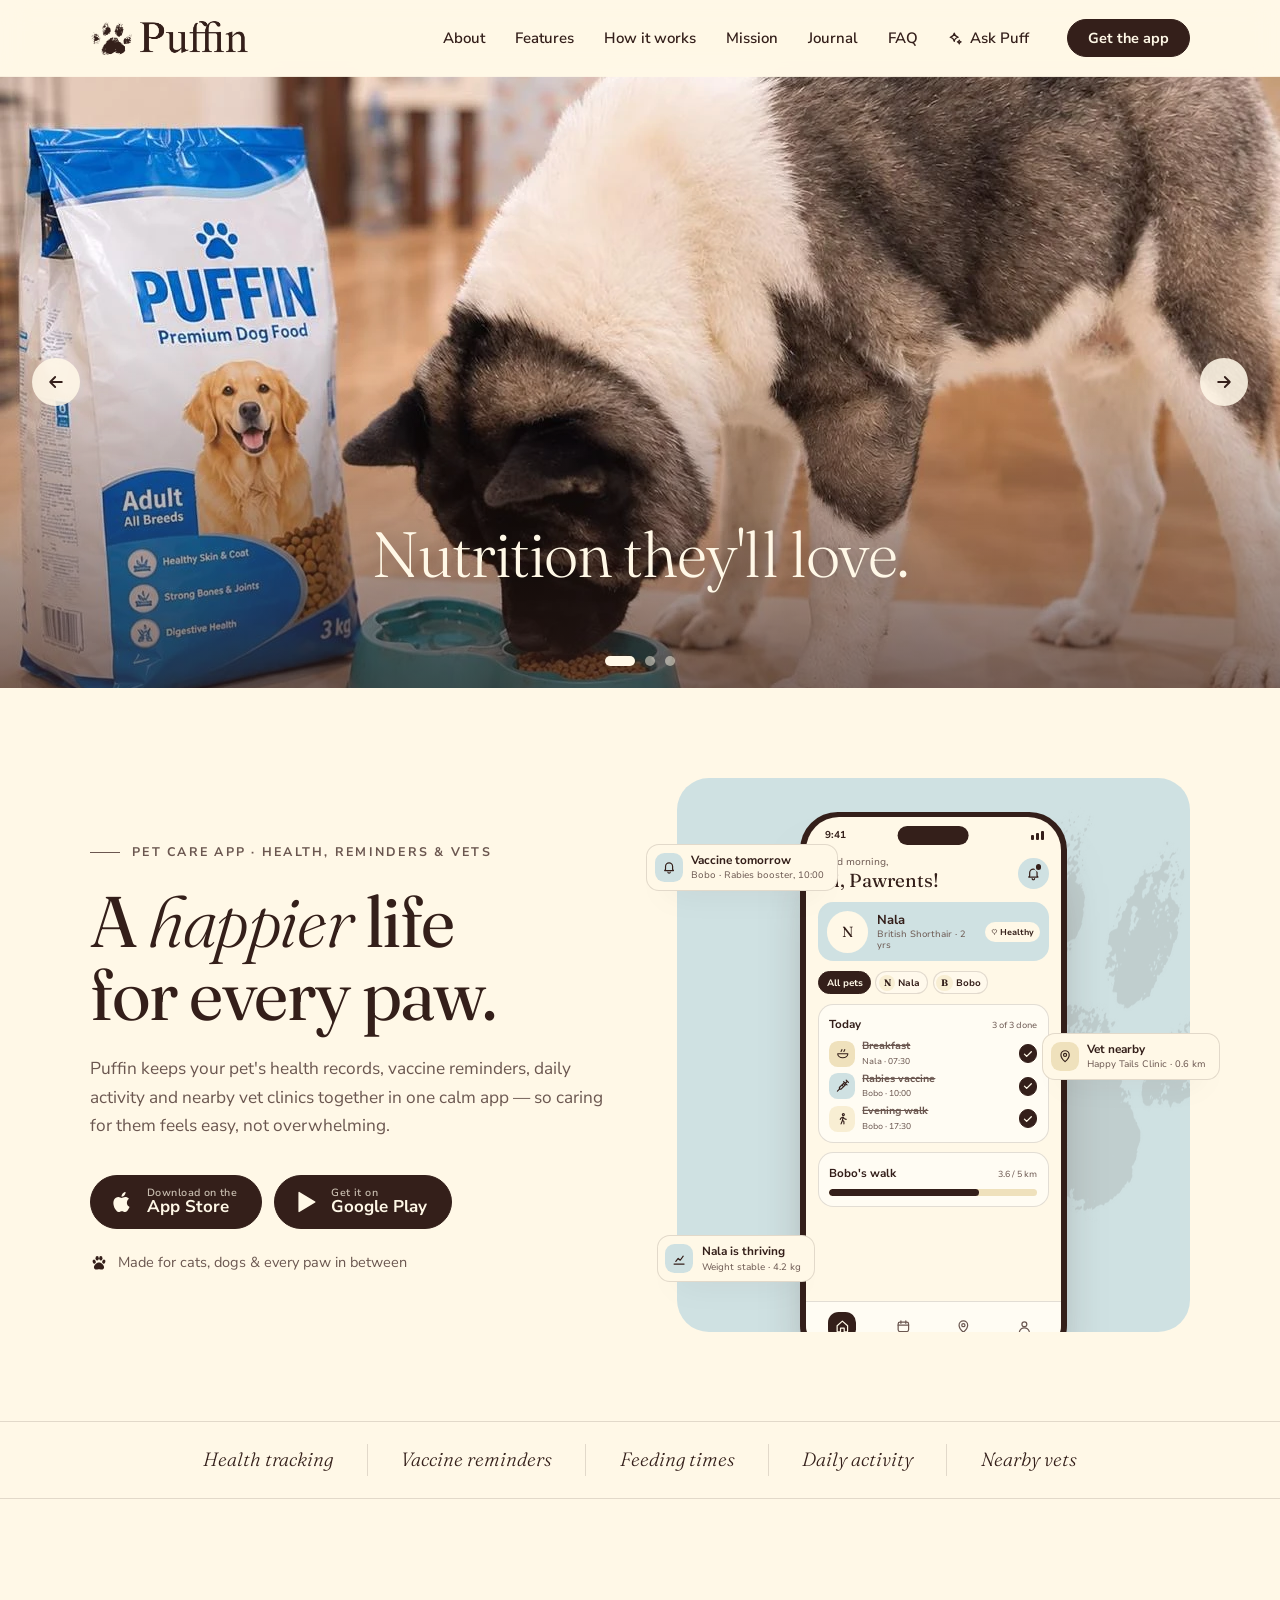
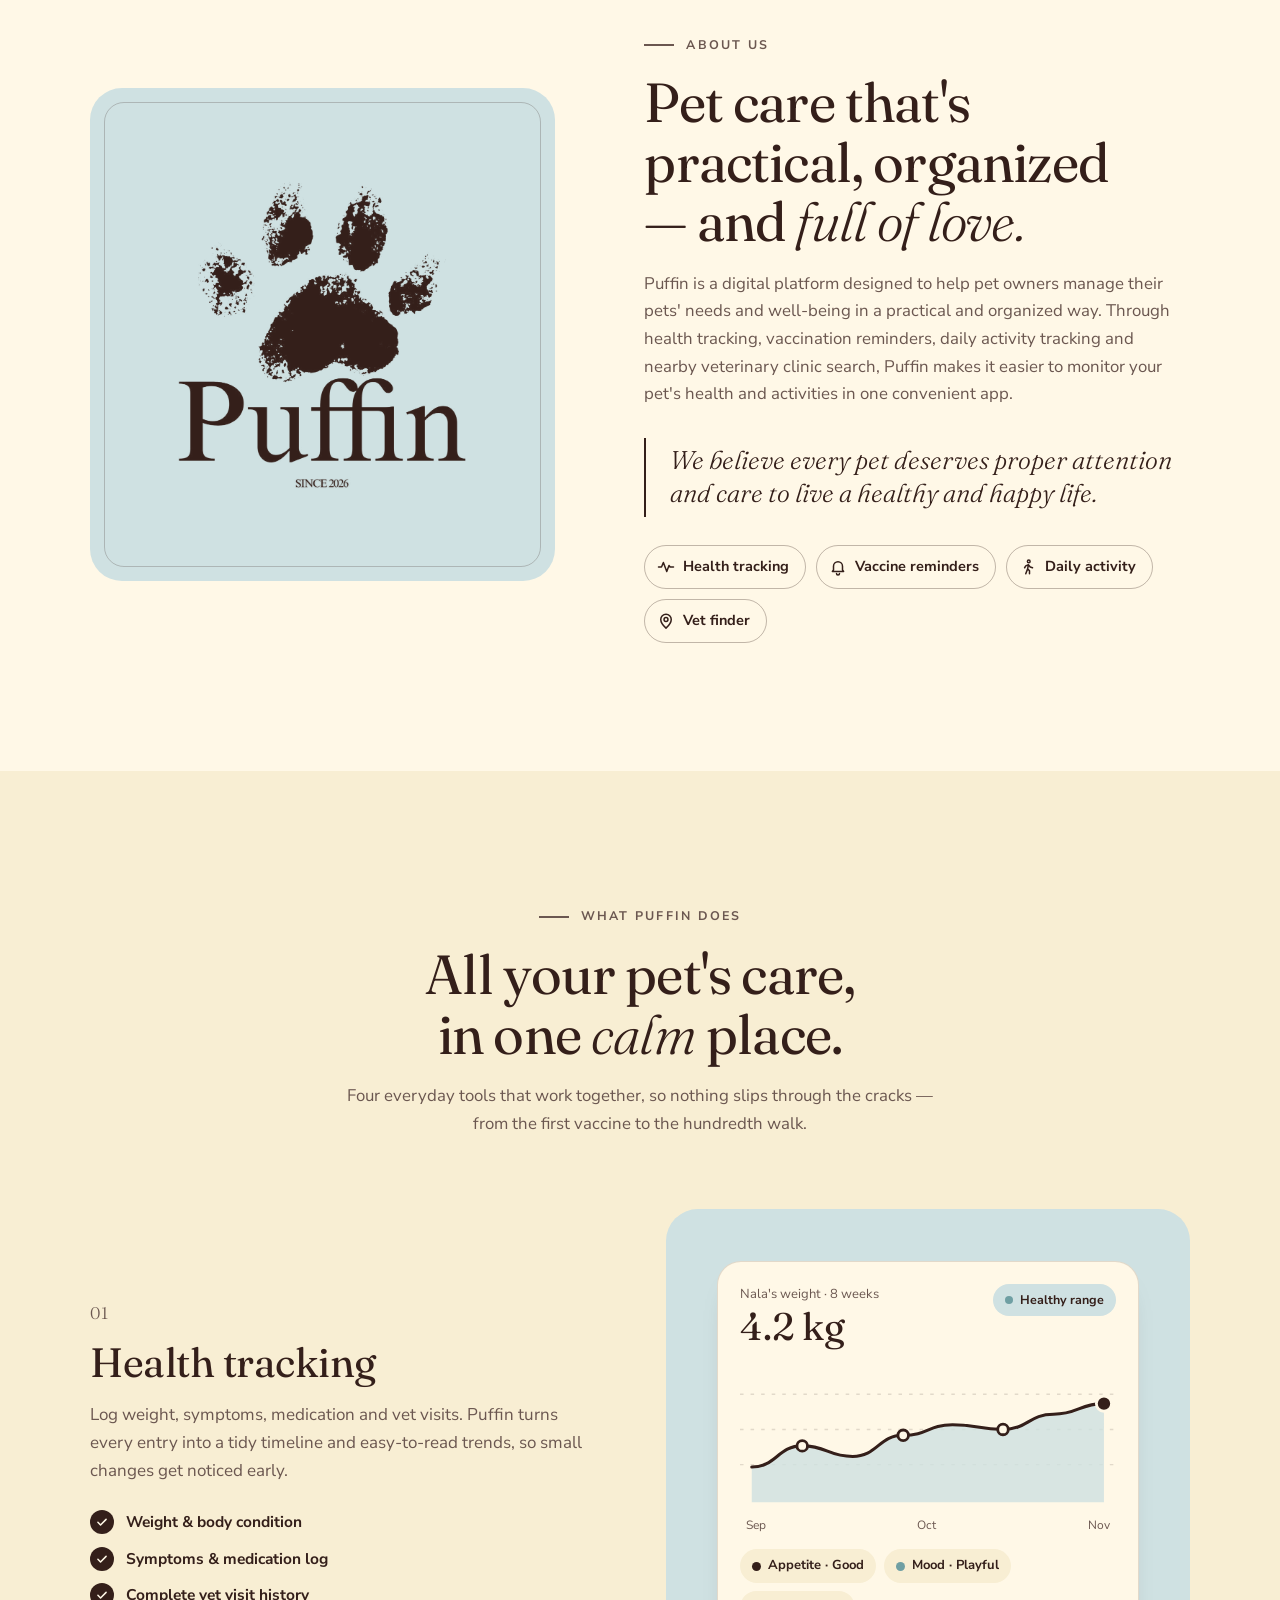
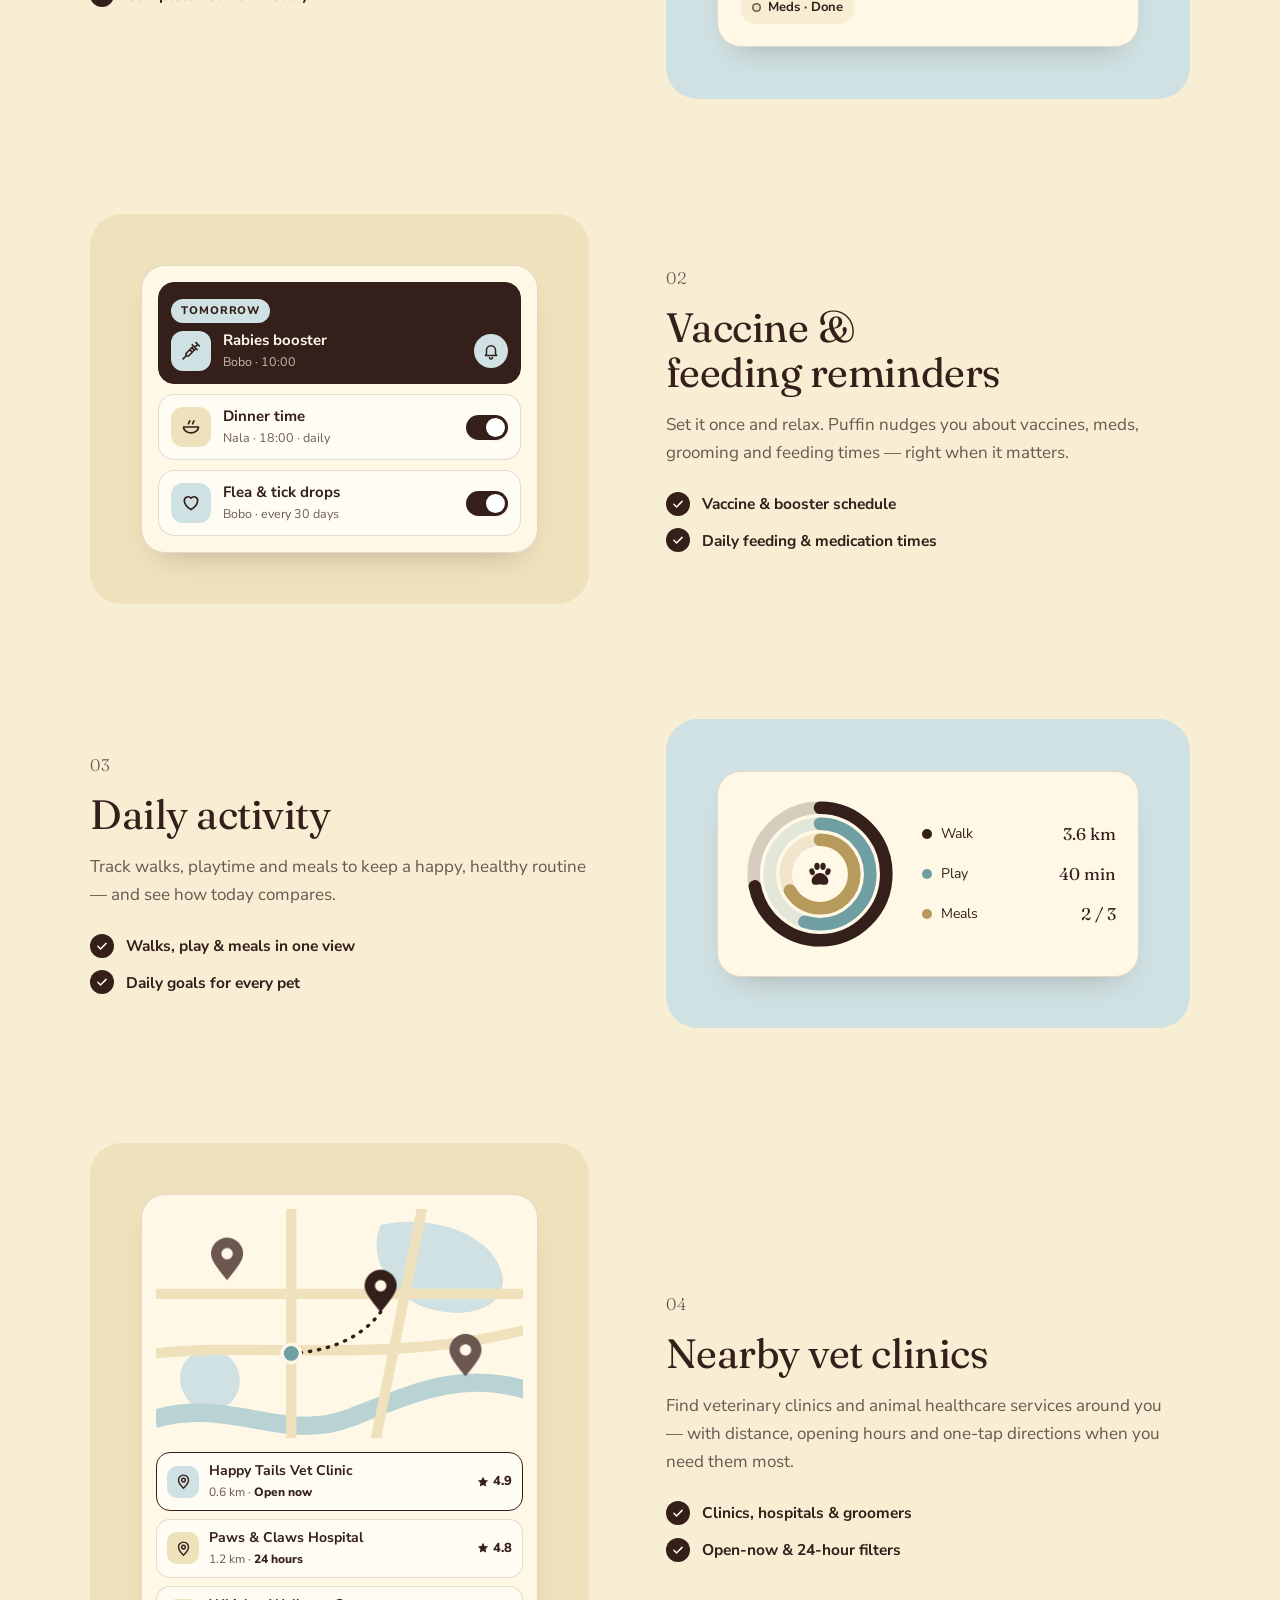
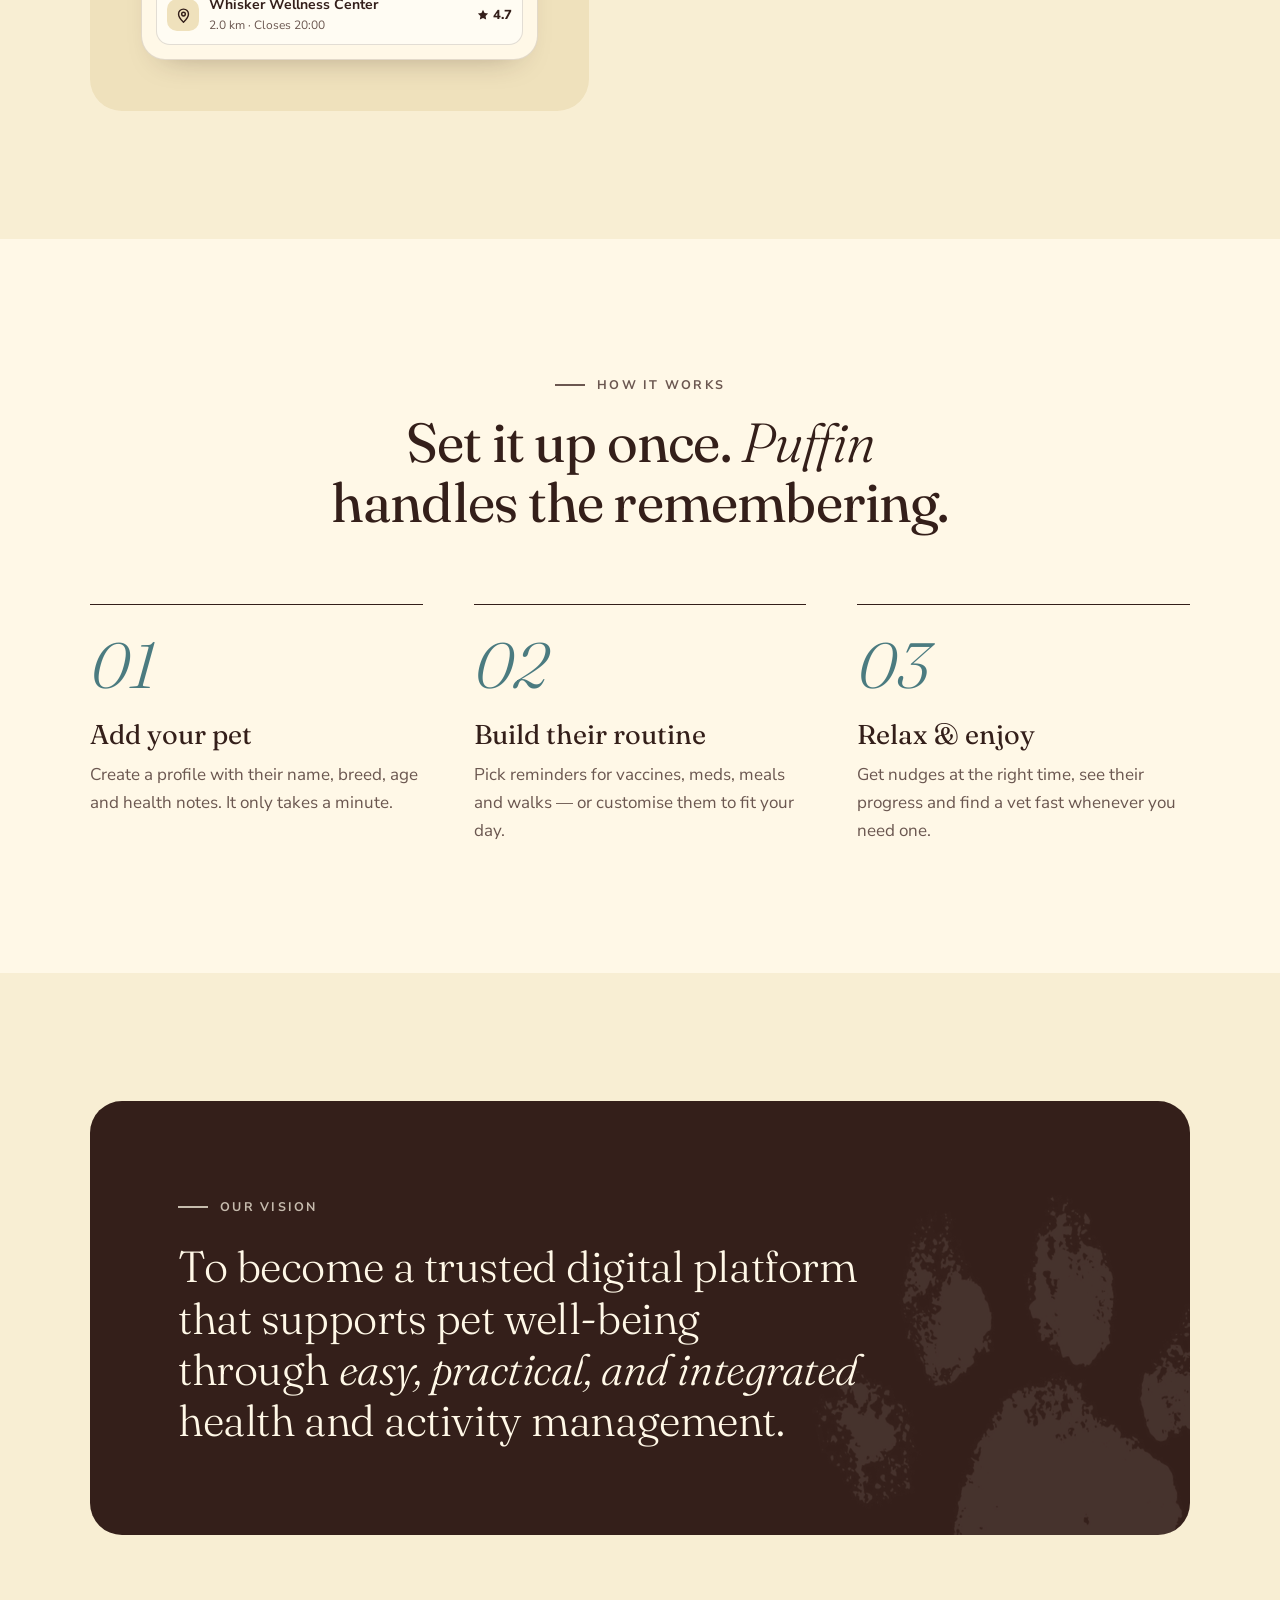
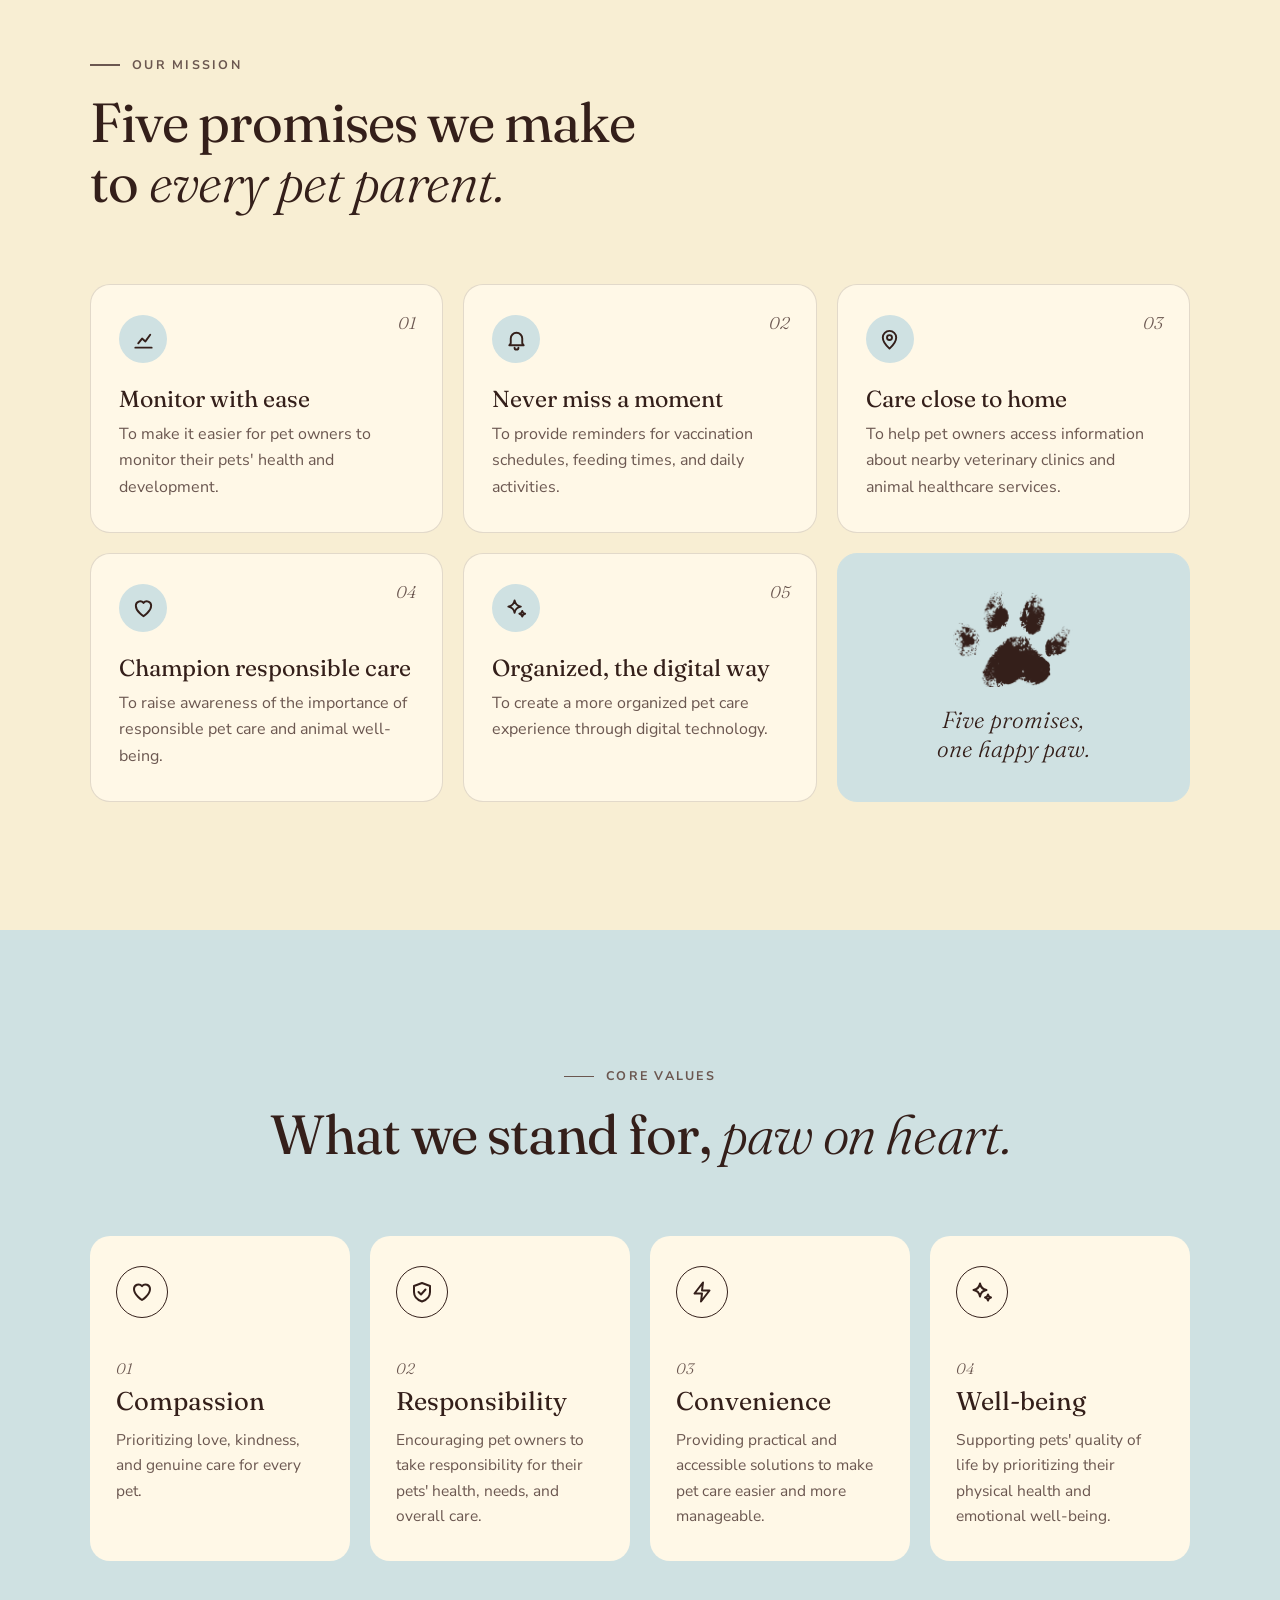
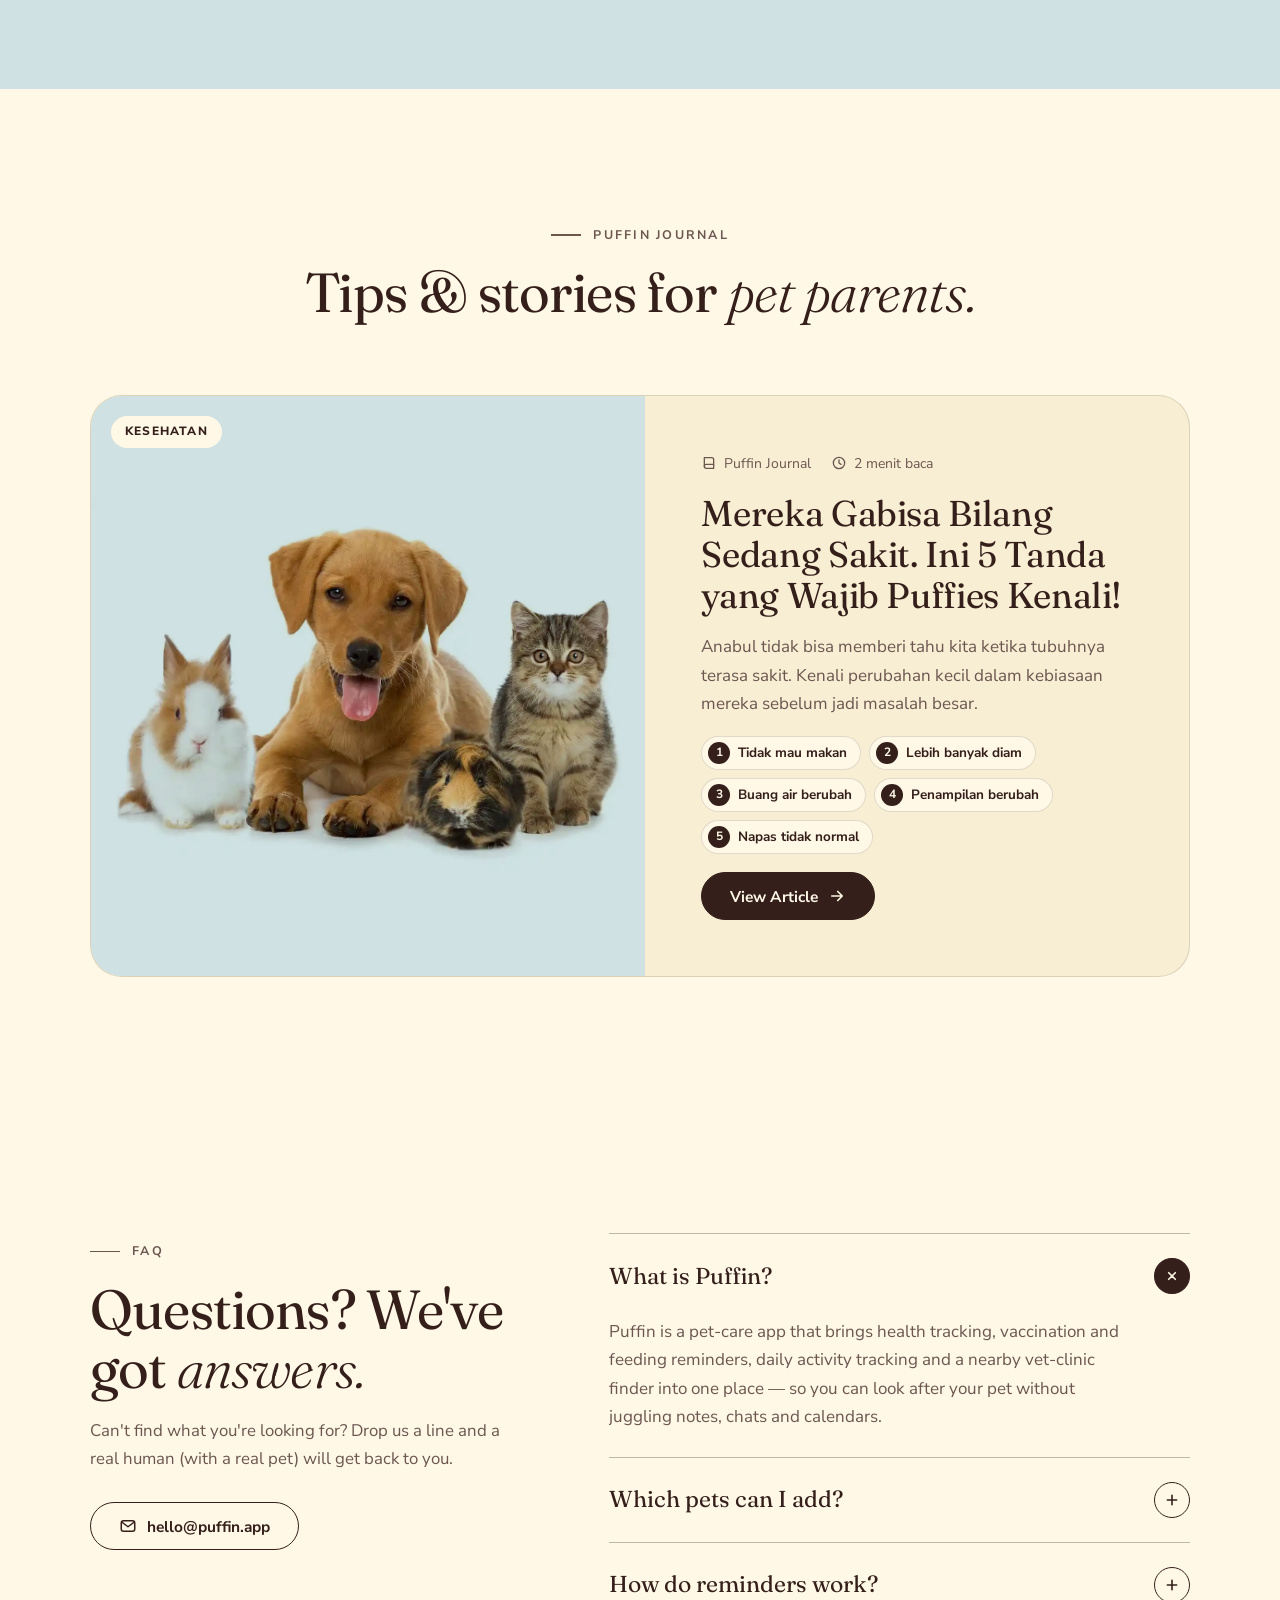
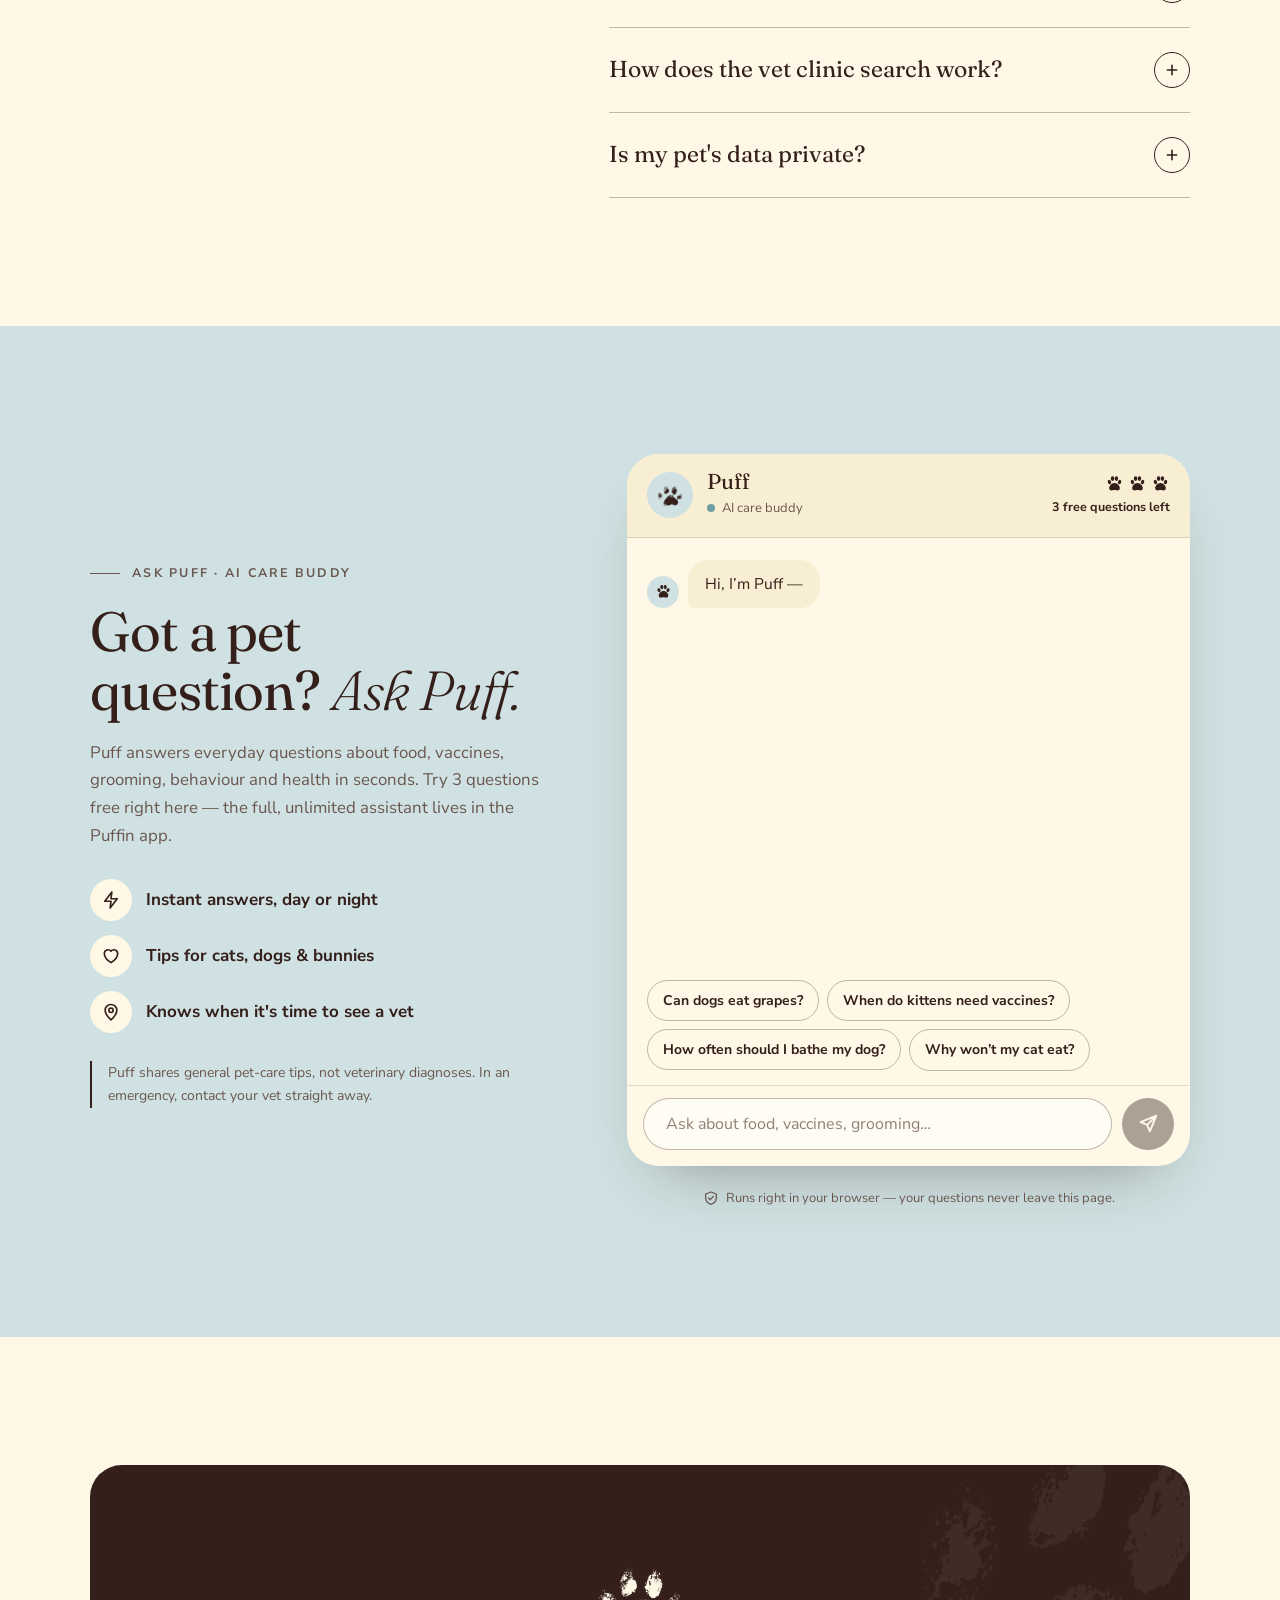
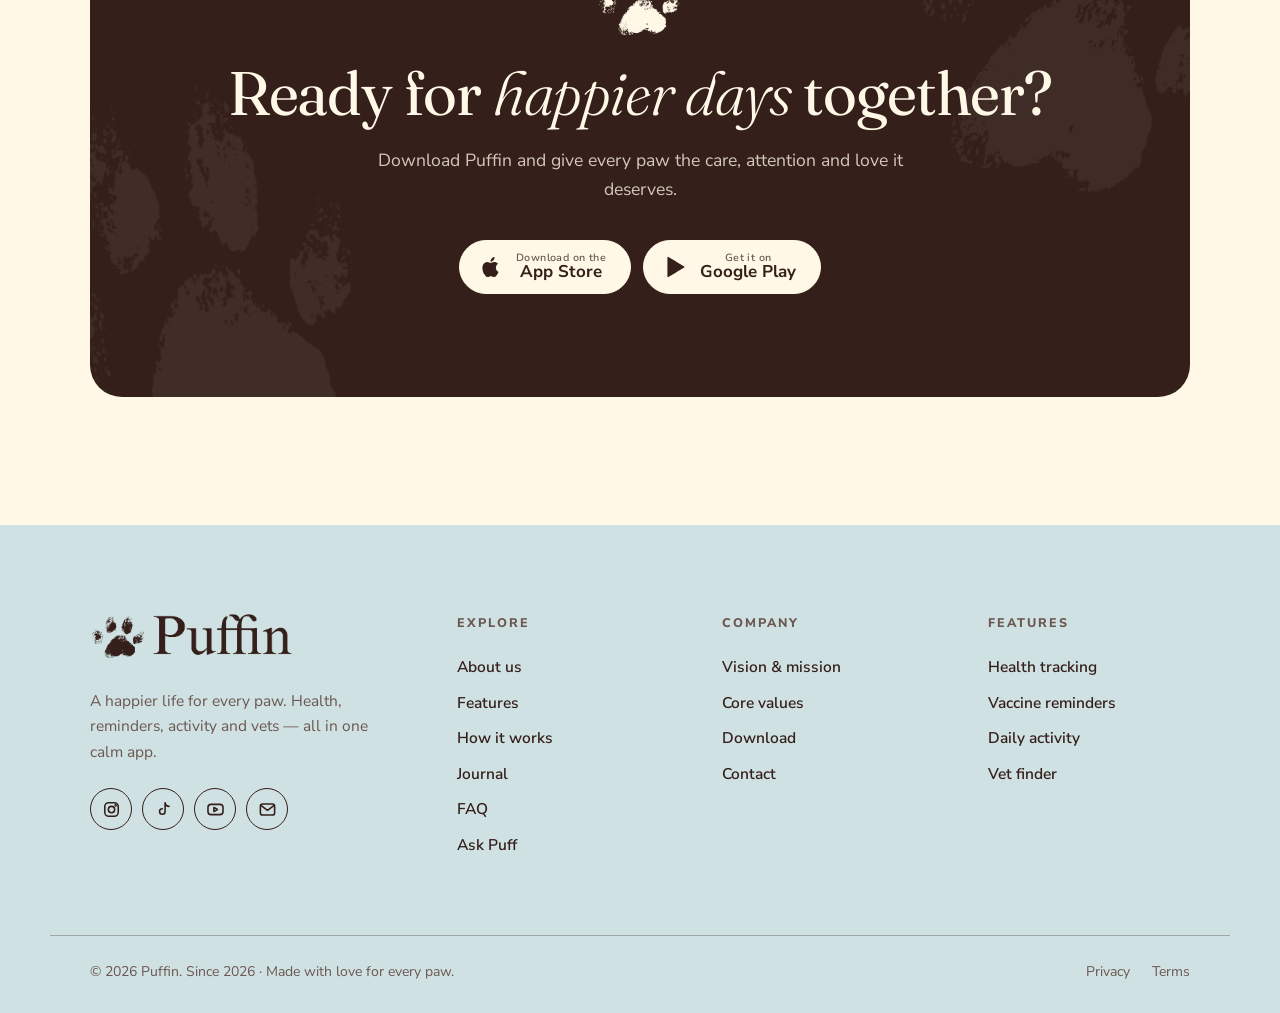
==== commit 404fd133: "banner" ====
--- a/index.html
+++ b/index.html
@@ -96,6 +96,30 @@
 </header>
 
 <main id="main">
+
+  <!-- ============ BANNER ============ -->
+  <section class="banner" aria-roledescription="carousel" aria-label="Puffin highlights">
+    <div class="banner-track">
+      <figure class="banner-slide is-active" aria-roledescription="slide" aria-label="1 of 3">
+        <img src="images/banner-1.webp" width="1280" height="960" alt="A dog eating from a bowl next to a bag of Puffin Premium Dog Food" style="object-position:50% 60%">
+        <figcaption><span>Nutrition they'll love.</span></figcaption>
+      </figure>
+      <figure class="banner-slide" aria-roledescription="slide" aria-label="2 of 3">
+        <img src="images/banner-2.webp" width="1280" height="960" alt="A golden retriever out for a walk on a leash" loading="lazy" style="object-position:50% 40%">
+        <figcaption><span>Every walk, every day.</span></figcaption>
+      </figure>
+      <figure class="banner-slide banner-slide--plain" aria-roledescription="slide" aria-label="3 of 3">
+        <img src="images/banner-3.webp" width="1600" height="901" alt="A woman cuddling her cat beside a phone showing the Puffin app" loading="lazy">
+      </figure>
+    </div>
+    <button class="banner-arrow banner-prev" type="button" aria-label="Previous slide"><svg><use href="#i-arrow"/></svg></button>
+    <button class="banner-arrow banner-next" type="button" aria-label="Next slide"><svg><use href="#i-arrow"/></svg></button>
+    <div class="banner-dots" role="tablist" aria-label="Choose slide">
+      <button type="button" role="tab" aria-label="Slide 1" aria-selected="true"></button>
+      <button type="button" role="tab" aria-label="Slide 2" aria-selected="false"></button>
+      <button type="button" role="tab" aria-label="Slide 3" aria-selected="false"></button>
+    </div>
+  </section>
 
   <!-- ============ HERO ============ -->
   <section class="hero" id="top">
--- a/css/style.css
+++ b/css/style.css
@@ -202,7 +202,34 @@
 /* =========================================================
    HERO
    ========================================================= */
-.hero { position: relative; padding: calc(var(--nav-h) + clamp(36px, 6vw, 72px)) 0 clamp(56px, 7vw, 96px); }
+.hero { position: relative; padding: clamp(56px, 7vw, 96px) 0; }
+
+/* =========================================================
+   BANNER (full-bleed carousel)
+   ========================================================= */
+.banner { position: relative; margin-top: var(--nav-h); height: clamp(380px, 68vh, 680px); background: var(--espresso); overflow: hidden; }
+.banner-track { position: absolute; inset: 0; }
+.banner-slide { position: absolute; inset: 0; opacity: 0; visibility: hidden; transition: opacity .9s var(--ease), visibility .9s; }
+.banner-slide.is-active { opacity: 1; visibility: visible; }
+.banner-slide img { width: 100%; height: 100%; object-fit: cover; transform: scale(1.04); transition: transform 7s linear; }
+.banner-slide.is-active img { transform: scale(1); }
+.banner-slide:not(.banner-slide--plain)::after { content: ""; position: absolute; inset: 0; background: linear-gradient(to top, rgba(52, 31, 26, .62), rgba(52, 31, 26, 0) 55%); pointer-events: none; }
+.banner-slide figcaption { position: absolute; z-index: 1; left: 0; right: 0; bottom: clamp(64px, 11vh, 110px); text-align: center; padding-inline: 72px; color: var(--cream); font-family: var(--font-display); font-weight: 300; font-size: clamp(2rem, 5vw, 4rem); line-height: 1.1; letter-spacing: -.015em; text-shadow: 0 2px 24px rgba(52, 31, 26, .45); }
+.banner-slide.is-active figcaption span { display: inline-block; animation: fade-up 1s var(--ease) both .25s; }
+.banner-arrow { position: absolute; z-index: 2; top: 50%; translate: 0 -50%; width: 48px; height: 48px; display: grid; place-items: center; border-radius: 50%; background: rgba(255, 248, 231, .88); color: var(--espresso); transition: background .25s, transform .25s var(--ease); }
+.banner-arrow:hover { background: var(--cream); transform: scale(1.08); }
+.banner-arrow svg { width: 20px; height: 20px; }
+.banner-prev { left: clamp(12px, 3vw, 32px); }
+.banner-prev svg { rotate: 180deg; }
+.banner-next { right: clamp(12px, 3vw, 32px); }
+.banner-dots { position: absolute; z-index: 2; left: 0; right: 0; bottom: 22px; display: flex; justify-content: center; gap: 10px; }
+.banner-dots button { width: 10px; height: 10px; border-radius: 50%; background: rgba(255, 248, 231, .5); transition: background .25s, width .35s var(--ease); }
+.banner-dots button[aria-selected="true"] { width: 30px; border-radius: 999px; background: var(--cream); }
+@media (max-width: 620px) {
+  .banner { height: clamp(300px, 52vh, 420px); }
+  .banner-arrow { width: 40px; height: 40px; }
+  .banner-slide figcaption { padding-inline: 56px; }
+}
 .hero-grid {
   display: grid; grid-template-columns: 1.02fr 1fr;
   gap: clamp(36px, 5vw, 80px);
@@ -750,8 +777,8 @@
 
   .hero-grid, .about-grid, .feature, .faq-grid, .ask-grid, .journal-card { grid-template-columns: 1fr; }
   .hero-art { max-width: 480px; }
-  .about-visual { aspect-ratio: 16 / 11; }
-  .about-visual img { width: auto; height: 78%; }
+  .about-visual { aspect-ratio: auto; padding: clamp(36px, 9vw, 64px) 0; }
+  .about-visual img { width: min(62%, 300px); height: auto; }
   .feature--flip .feature-copy { order: 0; }
   .faq-intro { position: static; }
   .journal-media { min-height: 0; aspect-ratio: 3 / 2; }
